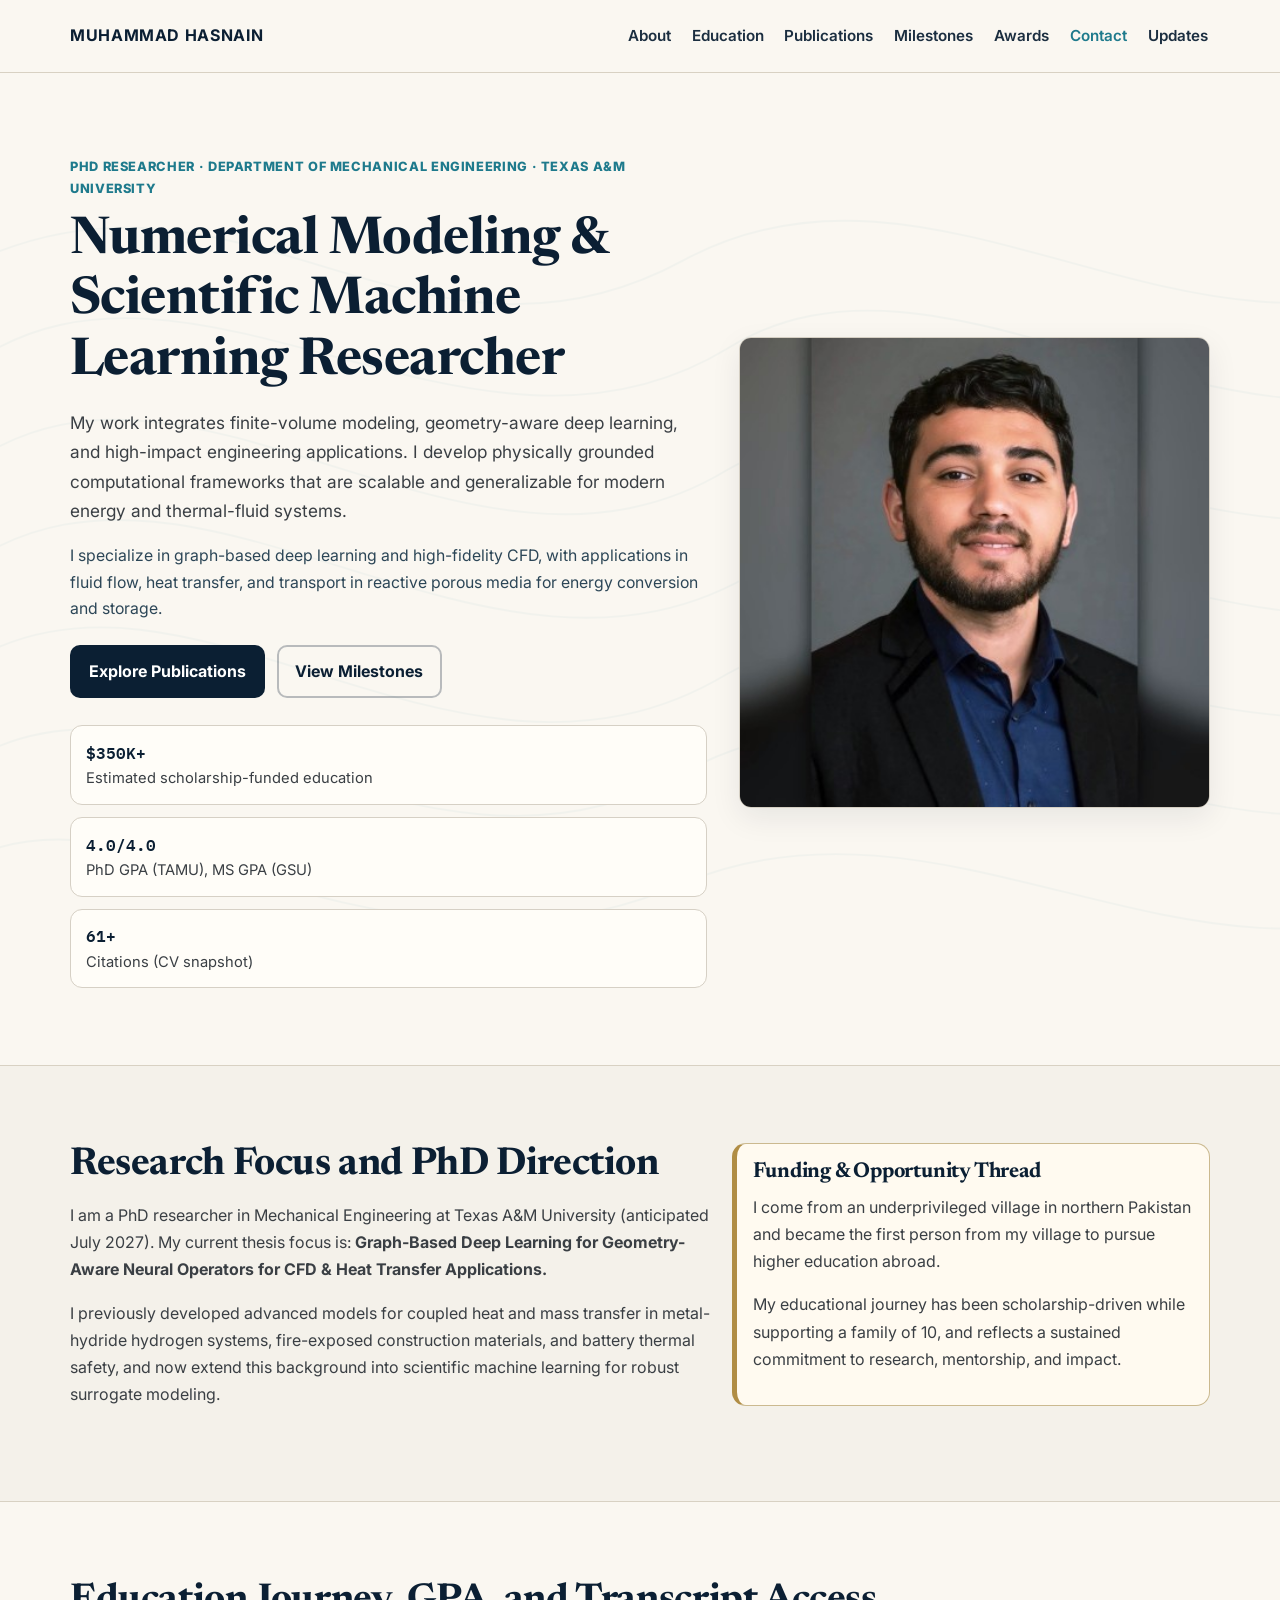
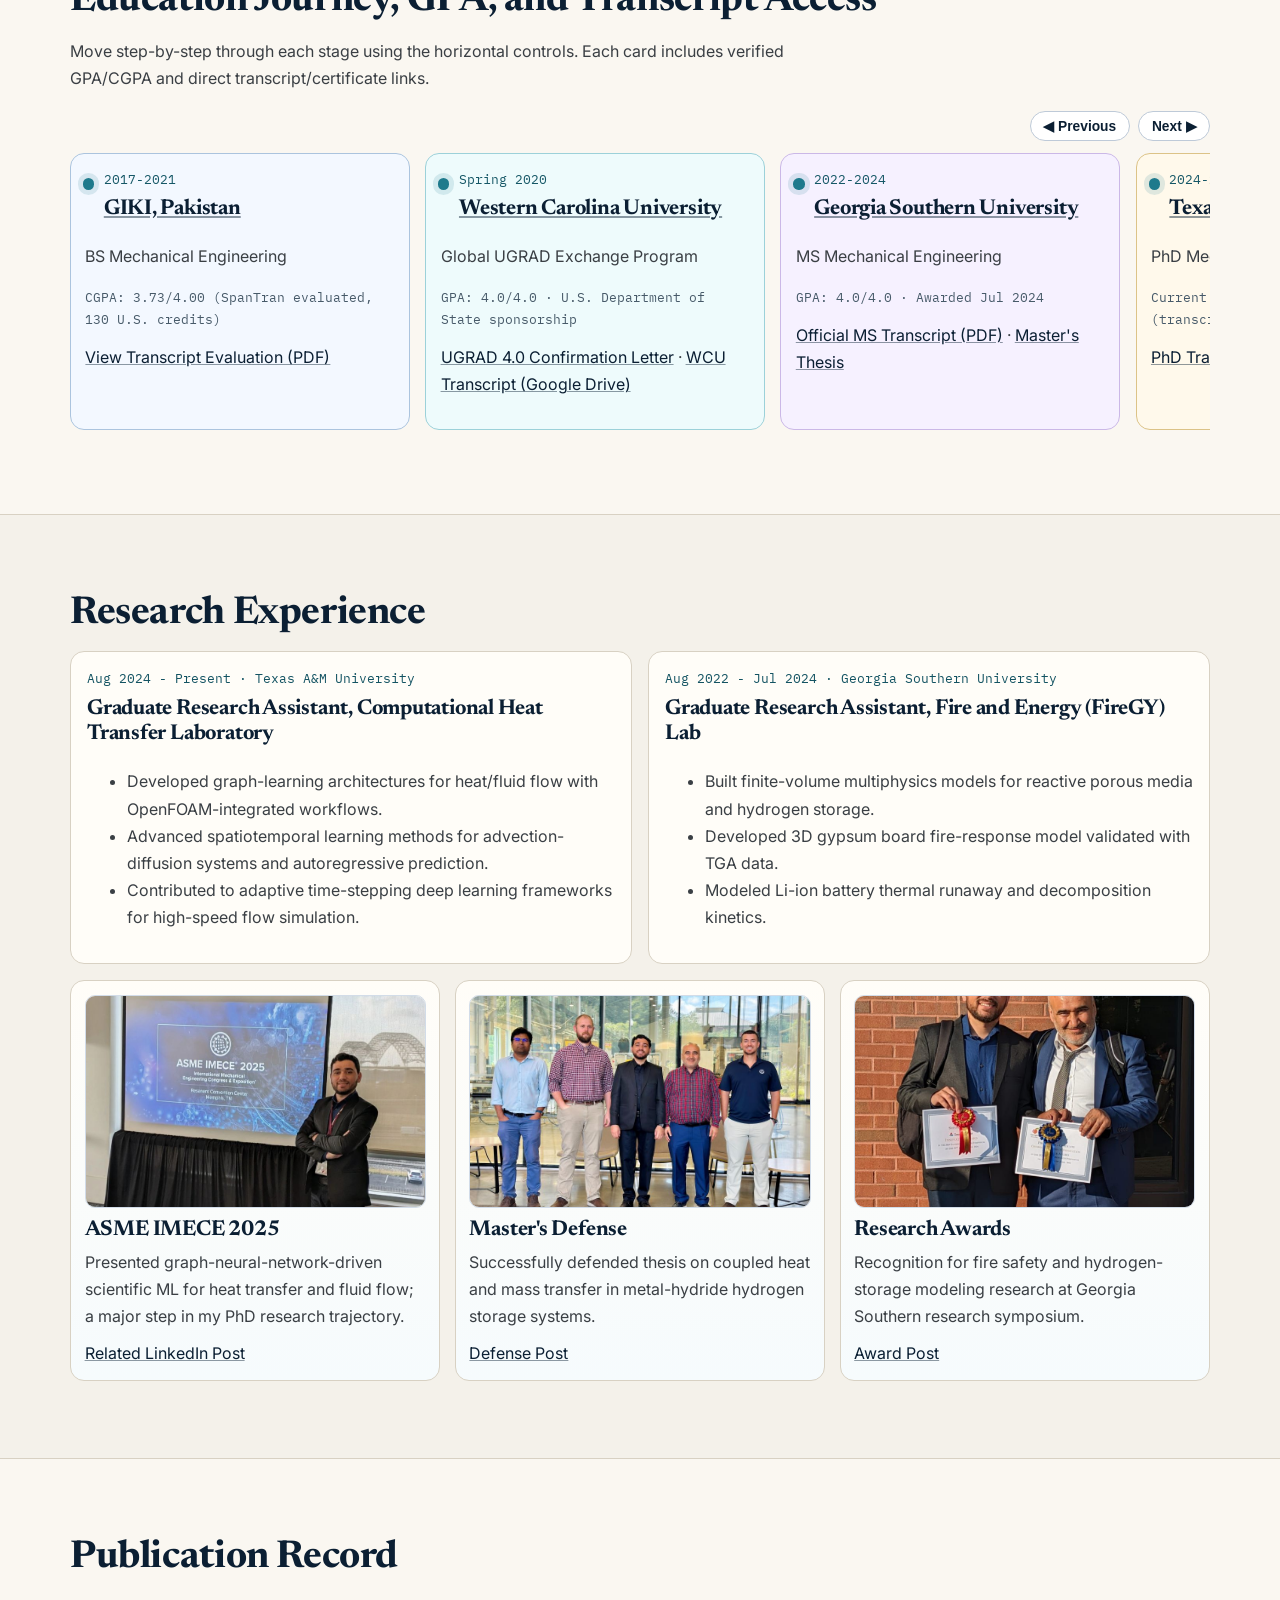
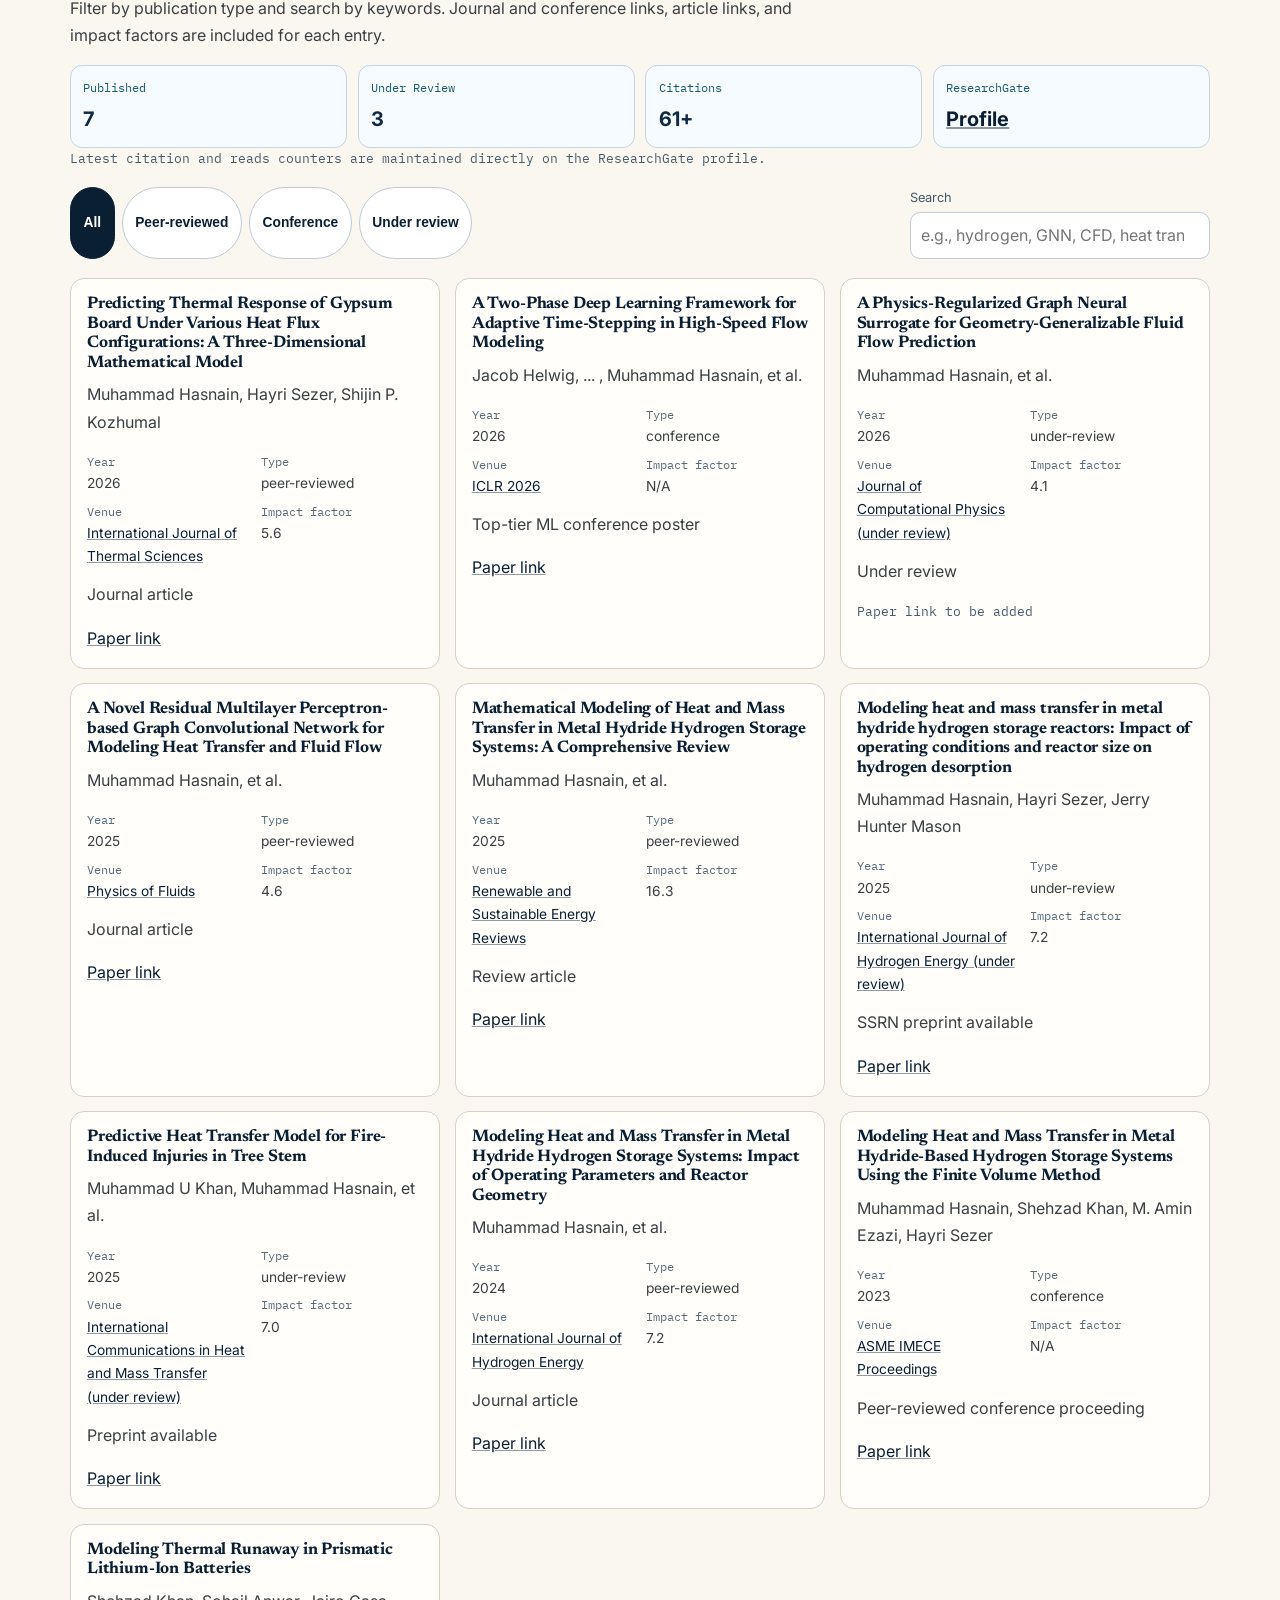
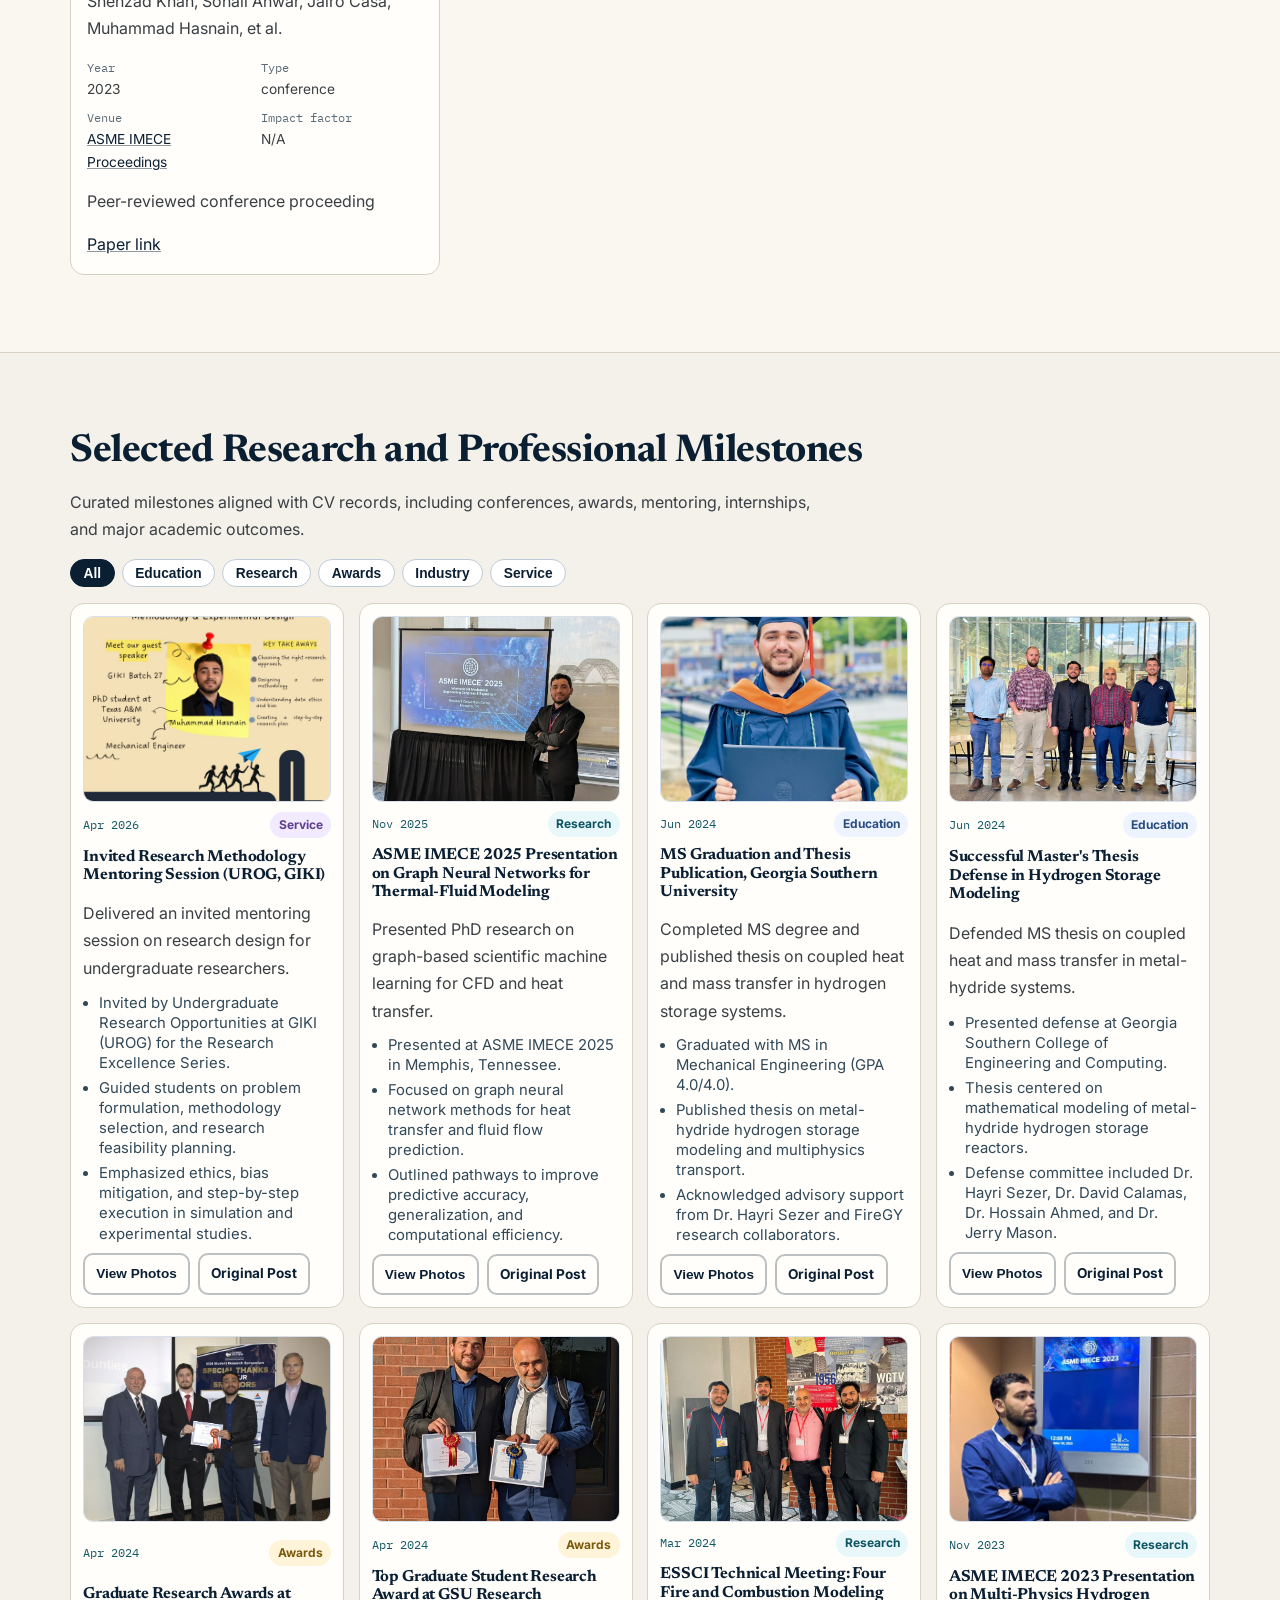
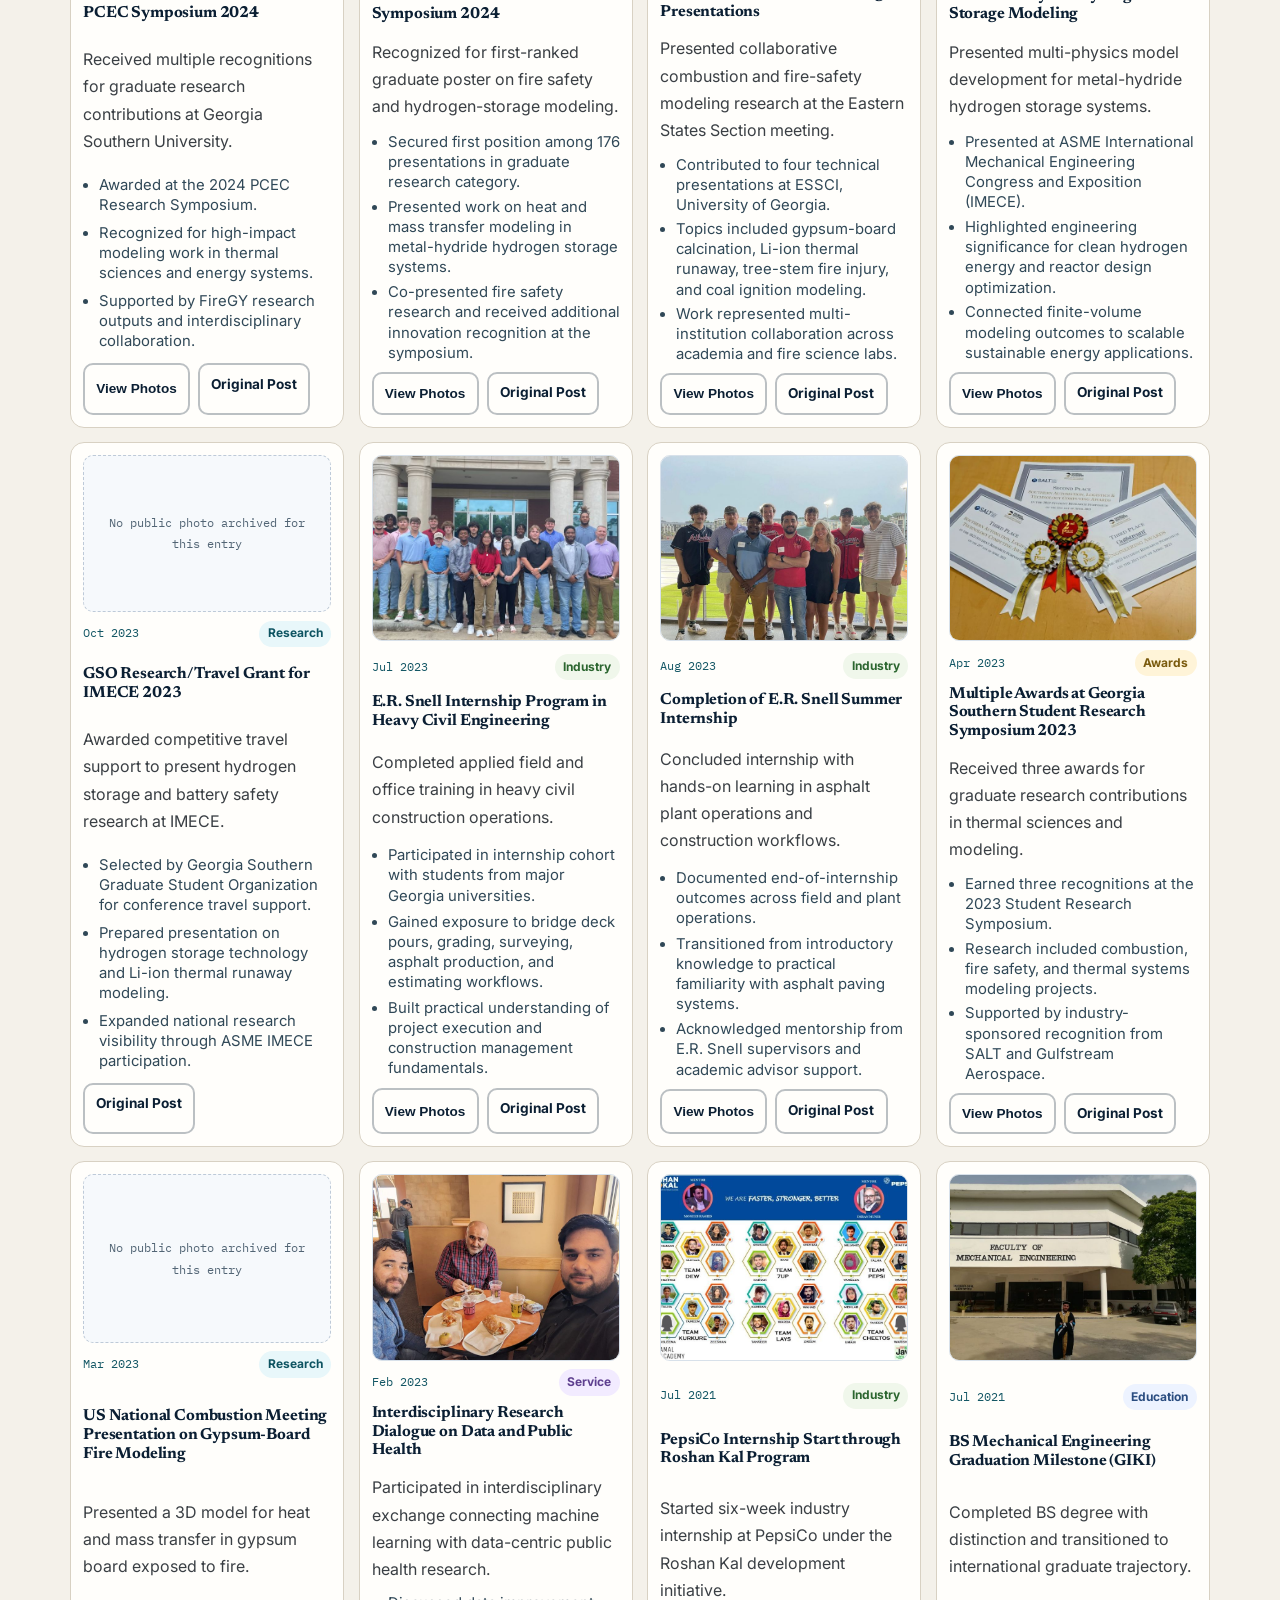
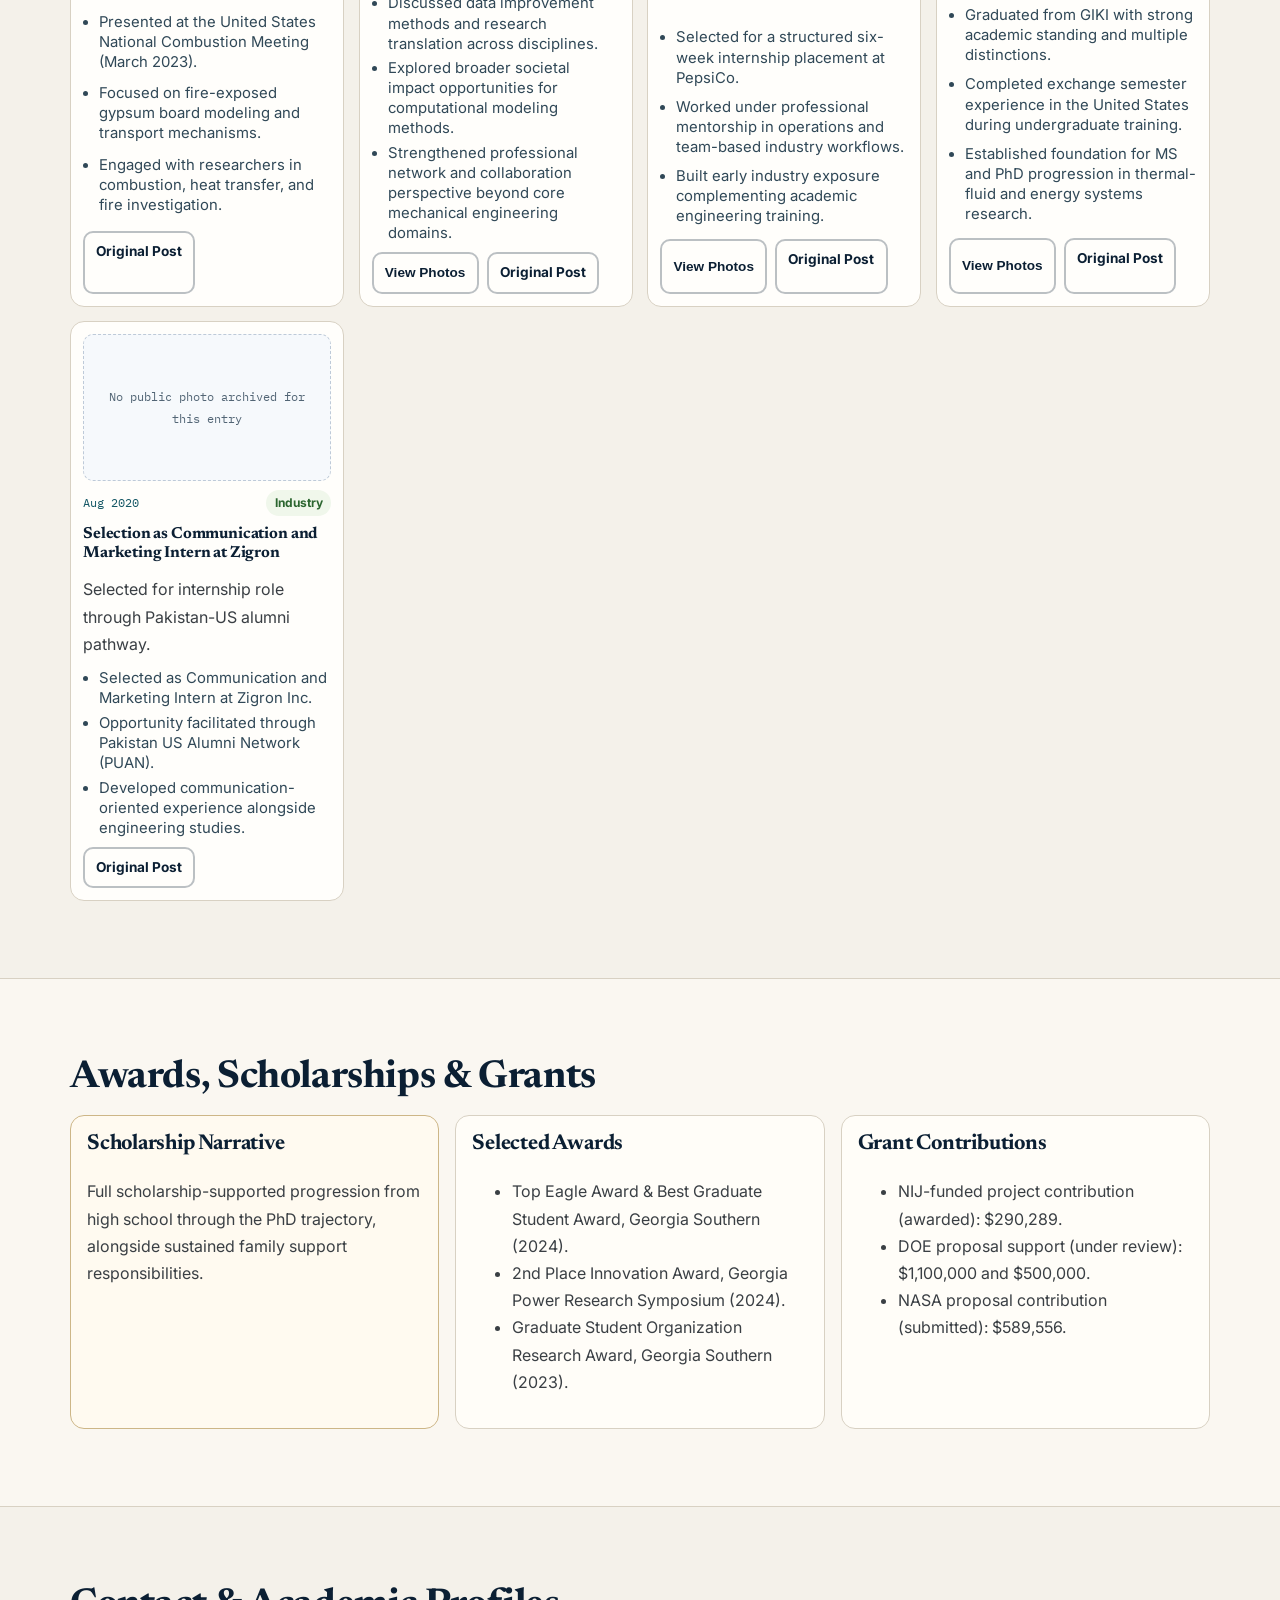
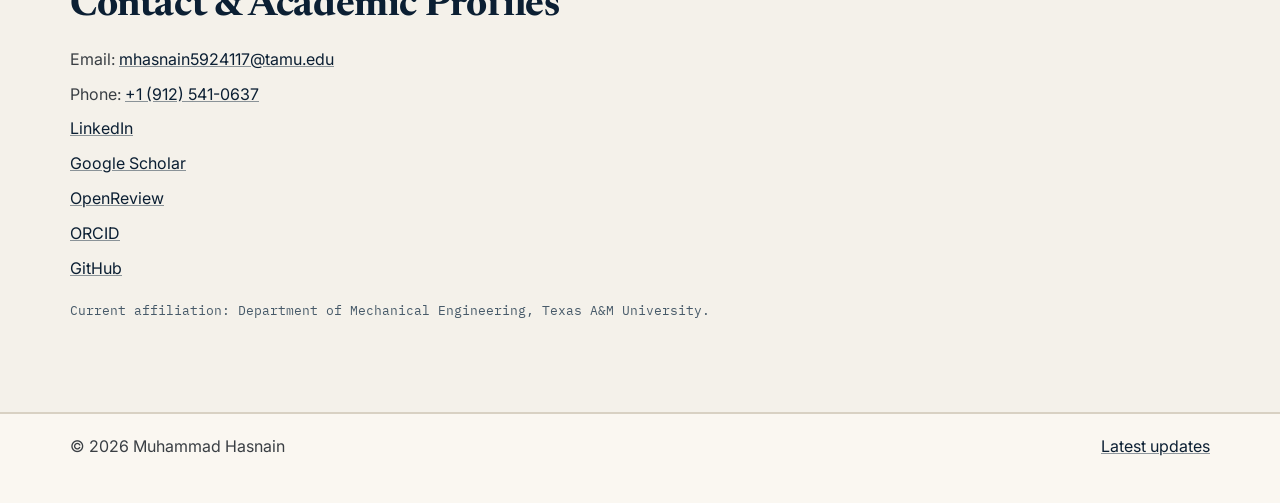
==== mhasnain.github.io/index.html @ fd93c779 "Professionalize headline and curate milestone content/photos Co-authored-by: Muhammad Hasnain <mhasn" ====
<!doctype html>
<html lang="en">
  <head>
    <meta charset="utf-8" />
    <meta name="viewport" content="width=device-width, initial-scale=1" />
    <title>Muhammad Hasnain | Numerical Modeling & Scientific Machine Learning Researcher</title>
    <meta
      name="description"
      content="Muhammad Hasnain is a Numerical Modeling and Scientific Machine Learning researcher at Texas A&M University specializing in graph-based deep learning, high-fidelity CFD, heat transfer, and reactive porous media transport for energy systems."
    />
    <meta
      name="keywords"
      content="Muhammad Hasnain, numerical modeling researcher, scientific machine learning, CFD, high-fidelity simulation, graph neural networks, heat transfer, reactive porous media, energy conversion, energy storage, faculty candidate, postdoctoral researcher"
    />
    <meta name="author" content="Muhammad Hasnain" />
    <meta name="theme-color" content="#0b1f33" />
    <meta name="robots" content="index,follow,max-image-preview:large" />
    <link rel="canonical" href="https://mhasnain.github.io/" />

    <meta property="og:type" content="website" />
    <meta property="og:title" content="Muhammad Hasnain | Numerical Modeling & Scientific Machine Learning Researcher" />
    <meta
      property="og:description"
      content="Portfolio featuring numerical modeling, graph-based scientific machine learning, publications, transcripts, and professionally documented research milestones."
    />
    <meta property="og:url" content="https://mhasnain.github.io/" />
    <meta property="og:site_name" content="Muhammad Hasnain Research Portfolio" />
    <meta property="og:image" content="https://mhasnain.github.io/assets/images/og-image.svg" />
    <meta property="og:image:alt" content="Preview of Muhammad Hasnain research portfolio" />

    <meta name="twitter:card" content="summary_large_image" />
    <meta name="twitter:title" content="Muhammad Hasnain | Numerical Modeling & Scientific Machine Learning Researcher" />
    <meta
      name="twitter:description"
      content="Research profile: numerical modeling, graph-based deep learning, high-fidelity CFD, heat transfer, reactive porous media, and energy systems."
    />
    <meta name="twitter:image" content="https://mhasnain.github.io/assets/images/og-image.svg" />

    <link rel="preconnect" href="https://fonts.googleapis.com" />
    <link rel="preconnect" href="https://fonts.gstatic.com" crossorigin />
    <link
      href="https://fonts.googleapis.com/css2?family=IBM+Plex+Mono:wght@400;500;600&family=Inter:wght@400;500;600;700;800&family=Newsreader:opsz,wght@6..72,500;6..72,700&display=swap"
      rel="stylesheet"
    />
    <link rel="stylesheet" href="assets/css/styles.css" />
    <script defer src="assets/data/publications.data.js"></script>
    <script defer src="assets/data/linkedin-posts.data.js"></script>
    <script defer src="assets/js/main.js"></script>

    <script type="application/ld+json">
      {
        "@context": "https://schema.org",
        "@graph": [
          {
            "@type": "Person",
            "@id": "https://mhasnain.github.io/#person",
            "name": "Muhammad Hasnain",
            "jobTitle": "Numerical Modeling and Scientific Machine Learning Researcher",
            "description": "PhD researcher specializing in graph-based deep learning, high-fidelity CFD, heat transfer, and reactive porous media transport for energy systems.",
            "url": "https://mhasnain.github.io/",
            "email": "mailto:mhasnain5924117@tamu.edu",
            "telephone": "+1-912-541-0637",
            "affiliation": {
              "@type": "CollegeOrUniversity",
              "name": "Texas A&M University"
            },
            "sameAs": [
              "https://github.com/mhasnain5924117",
              "https://www.linkedin.com/in/mhasnain1/",
              "https://scholar.google.com/citations?user=YYpAj5AAAAAJ&hl=en",
              "https://openreview.net/profile?id=~Muhammad_Hasnain1",
              "https://orcid.org/0009-0004-6871-9713"
            ],
            "knowsAbout": [
              "Numerical Methods",
              "Reactive Porous Media",
              "Energy Conversion and Storage",
              "Computational Fluid Dynamics",
              "Scientific Machine Learning",
              "Graph Neural Networks"
            ]
          }
        ]
      }
    </script>
  </head>
  <body>
    <a class="skip-link" href="#main-content">Skip to main content</a>

    <header class="site-header" id="top">
      <div class="container header-inner">
        <a class="brand" href="#top">Muhammad Hasnain</a>
        <button class="menu-toggle" type="button" aria-expanded="false" aria-controls="site-nav" data-menu-toggle>
          Menu
        </button>
        <nav id="site-nav" class="site-nav" aria-label="Primary navigation">
          <ul>
            <li><a href="#about">About</a></li>
            <li><a href="#education">Education</a></li>
            <li><a href="#publications">Publications</a></li>
            <li><a href="#milestones">Milestones</a></li>
            <li><a href="#awards">Awards</a></li>
            <li><a href="#contact">Contact</a></li>
            <li><a href="updates.html">Updates</a></li>
          </ul>
        </nav>
      </div>
    </header>

    <main id="main-content">
      <section class="hero section">
        <div class="hero-flow" aria-hidden="true"></div>
        <div class="container hero-grid">
          <div class="hero-copy">
            <p class="eyebrow">PhD Researcher · Department of Mechanical Engineering · Texas A&amp;M University</p>
            <h1>Numerical Modeling &amp; Scientific Machine Learning Researcher</h1>
            <p class="lead">
              My work integrates finite-volume modeling, geometry-aware deep learning, and high-impact engineering
              applications. I develop physically grounded computational frameworks that are scalable and generalizable for
              modern energy and thermal-fluid systems.
            </p>
            <p class="lead-sub">
              I specialize in graph-based deep learning and high-fidelity CFD, with applications in fluid flow, heat
              transfer, and transport in reactive porous media for energy conversion and storage.
            </p>
            <div class="hero-actions">
              <a class="button button-primary" href="#publications">Explore Publications</a>
              <a class="button button-secondary" href="#milestones">View Milestones</a>
            </div>
            <ul class="quick-facts">
              <li><span class="fact-value">$350K+</span><span class="fact-label">Estimated scholarship-funded education</span></li>
              <li><span class="fact-value">4.0/4.0</span><span class="fact-label">PhD GPA (TAMU), MS GPA (GSU)</span></li>
              <li><span class="fact-value">61+</span><span class="fact-label">Citations (CV snapshot)</span></li>
            </ul>
          </div>
          <div class="hero-media">
            <img src="assets/images/real/profile-linkedin.jpg" alt="Muhammad Hasnain portrait from LinkedIn" width="520" height="520" />
          </div>
        </div>
      </section>

      <section class="section section-alt" id="about">
        <div class="container narrative-grid">
          <div>
            <h2>Research Focus and PhD Direction</h2>
            <p>
              I am a PhD researcher in Mechanical Engineering at Texas A&amp;M University (anticipated July 2027). My current
              thesis focus is:
              <strong>Graph-Based Deep Learning for Geometry-Aware Neural Operators for CFD &amp; Heat Transfer Applications.</strong>
            </p>
            <p>
              I previously developed advanced models for coupled heat and mass transfer in metal-hydride hydrogen systems,
              fire-exposed construction materials, and battery thermal safety, and now extend this background into
              scientific machine learning for robust surrogate modeling.
            </p>
          </div>
          <aside class="funding-thread">
            <h3>Funding &amp; Opportunity Thread</h3>
            <p>
              I come from an underprivileged village in northern Pakistan and became the first person from my village to
              pursue higher education abroad.
            </p>
            <p>
              My educational journey has been scholarship-driven while supporting a family of 10, and reflects a sustained
              commitment to research, mentorship, and impact.
            </p>
          </aside>
        </div>
      </section>

      <section class="section" id="education">
        <div class="container">
          <h2>Education Journey, GPA, and Transcript Access</h2>
          <p class="section-intro">
            Move step-by-step through each stage using the horizontal controls. Each card includes verified GPA/CGPA and
            direct transcript/certificate links.
          </p>

          <div class="education-stepper">
            <div class="stepper-controls">
              <button type="button" class="chip" data-edu-prev>◀ Previous</button>
              <button type="button" class="chip" data-edu-next>Next ▶</button>
            </div>
            <div id="education-track" class="journey-path" aria-label="Education path from GIKI to TAMU">
            <article class="journey-node stage-giki">
              <p class="node-time">2017-2021</p>
              <h3><a href="https://giki.edu.pk/" target="_blank" rel="noopener">GIKI, Pakistan</a></h3>
              <p>BS Mechanical Engineering</p>
              <p class="mono-note">CGPA: 3.73/4.00 (SpanTran evaluated, 130 U.S. credits)</p>
              <p><a href="assets/docs/bachelors-transcript-evaluation.pdf" target="_blank" rel="noopener">View Transcript Evaluation (PDF)</a></p>
            </article>

            <article class="journey-node stage-wcu">
              <p class="node-time">Spring 2020</p>
              <h3><a href="https://www.wcu.edu/" target="_blank" rel="noopener">Western Carolina University</a></h3>
              <p>Global UGRAD Exchange Program</p>
              <p class="mono-note">GPA: 4.0/4.0 · U.S. Department of State sponsorship</p>
              <p>
                <a href="assets/docs/ugrad-certificate-letter-4gpa.pdf" target="_blank" rel="noopener">UGRAD 4.0 Confirmation Letter</a>
                ·
                <a href="https://drive.google.com/file/d/1kYs4mSBpx1164ZURT-Y5E8h7h6CusXy6/view?usp=sharing" target="_blank" rel="noopener">WCU Transcript (Google Drive)</a>
              </p>
            </article>

            <article class="journey-node stage-gsu">
              <p class="node-time">2022-2024</p>
              <h3><a href="https://www.georgiasouthern.edu/" target="_blank" rel="noopener">Georgia Southern University</a></h3>
              <p>MS Mechanical Engineering</p>
              <p class="mono-note">GPA: 4.0/4.0 · Awarded Jul 2024</p>
              <p>
                <a href="assets/docs/masters-official-transcript.pdf" target="_blank" rel="noopener">Official MS Transcript (PDF)</a>
                ·
                <a href="https://digitalcommons.georgiasouthern.edu/etd/2802/" target="_blank" rel="noopener">Master's Thesis</a>
              </p>
            </article>

            <article class="journey-node stage-tamu">
              <p class="node-time">2024-2027 (Anticipated)</p>
              <h3><a href="https://www.tamu.edu/" target="_blank" rel="noopener">Texas A&amp;M University</a></h3>
              <p>PhD Mechanical Engineering</p>
              <p class="mono-note">Current GPA: 4.0/4.0 · 42 earned hours (transcript snapshot)</p>
              <p><a href="assets/docs/phd-unofficial-transcript-2026-06-23.pdf" target="_blank" rel="noopener">PhD Transcript (PDF)</a></p>
            </article>
            </div>
          </div>
        </div>
      </section>

      <section class="section section-alt" id="research">
        <div class="container">
          <h2>Research Experience</h2>
          <div class="role-grid">
            <article class="role-card">
              <p class="role-meta">Aug 2024 - Present · Texas A&amp;M University</p>
              <h3>Graduate Research Assistant, Computational Heat Transfer Laboratory</h3>
              <ul>
                <li>Developed graph-learning architectures for heat/fluid flow with OpenFOAM-integrated workflows.</li>
                <li>Advanced spatiotemporal learning methods for advection-diffusion systems and autoregressive prediction.</li>
                <li>Contributed to adaptive time-stepping deep learning frameworks for high-speed flow simulation.</li>
              </ul>
            </article>
            <article class="role-card">
              <p class="role-meta">Aug 2022 - Jul 2024 · Georgia Southern University</p>
              <h3>Graduate Research Assistant, Fire and Energy (FireGY) Lab</h3>
              <ul>
                <li>Built finite-volume multiphysics models for reactive porous media and hydrogen storage.</li>
                <li>Developed 3D gypsum board fire-response model validated with TGA data.</li>
                <li>Modeled Li-ion battery thermal runaway and decomposition kinetics.</li>
              </ul>
            </article>
          </div>

          <div class="feature-strip">
            <article class="feature-card">
              <img src="assets/images/posts/post-02-01.jpg" alt="ASME IMECE 2025 conference moment" loading="lazy" />
              <h3>ASME IMECE 2025</h3>
              <p>
                Presented graph-neural-network-driven scientific ML for heat transfer and fluid flow; a major step in my
                PhD research trajectory.
              </p>
              <a href="https://www.linkedin.com/posts/mhasnain1_mechanicalengineering-scientificmachinelearning-activity-7397442123924504576-kK6z" target="_blank" rel="noopener">Related LinkedIn Post</a>
            </article>
            <article class="feature-card">
              <img src="assets/images/posts/post-04-01.jpg" alt="Master defense presentation moment" loading="lazy" />
              <h3>Master's Defense</h3>
              <p>
                Successfully defended thesis on coupled heat and mass transfer in metal-hydride hydrogen storage systems.
              </p>
              <a href="https://www.linkedin.com/posts/mhasnain1_mastersdefense-hydrogenstorage-mathematicalmodeling-activity-7203456563829760000-ED5r" target="_blank" rel="noopener">Defense Post</a>
            </article>
            <article class="feature-card">
              <img src="assets/images/posts/post-06-01.jpg" alt="Research symposium award presentation" loading="lazy" />
              <h3>Research Awards</h3>
              <p>
                Recognition for fire safety and hydrogen-storage modeling research at Georgia Southern research symposium.
              </p>
              <a href="https://www.linkedin.com/posts/mhasnain1_innovation-mechanicalengineering-firesafety-activity-7187552300494700544-_Vah" target="_blank" rel="noopener">Award Post</a>
            </article>
          </div>
        </div>
      </section>

      <section class="section" id="publications">
        <div class="container">
          <h2>Publication Record</h2>
          <p class="section-intro">
            Filter by publication type and search by keywords. Journal and conference links, article links, and impact
            factors are included for each entry.
          </p>

          <div class="stats-row">
            <article class="stat-card">
              <p class="stat-label">Published</p>
              <p class="stat-value">7</p>
            </article>
            <article class="stat-card">
              <p class="stat-label">Under Review</p>
              <p class="stat-value">3</p>
            </article>
            <article class="stat-card">
              <p class="stat-label">Citations</p>
              <p class="stat-value">61+</p>
            </article>
            <article class="stat-card">
              <p class="stat-label">ResearchGate</p>
              <p class="stat-value"><a href="https://www.researchgate.net/profile/Muhammad-Hasnain-40?ev=hdr_xprf" target="_blank" rel="noopener">Profile</a></p>
            </article>
          </div>
          <p class="mono-note">Latest citation and reads counters are maintained directly on the ResearchGate profile.</p>

          <div class="pub-controls">
            <div class="chip-row">
              <button class="chip is-active" type="button" data-pub-filter="all">All</button>
              <button class="chip" type="button" data-pub-filter="peer-reviewed">Peer-reviewed</button>
              <button class="chip" type="button" data-pub-filter="conference">Conference</button>
              <button class="chip" type="button" data-pub-filter="under-review">Under review</button>
            </div>
            <label class="search-field">
              <span>Search</span>
              <input id="pub-search" type="search" placeholder="e.g., hydrogen, GNN, CFD, heat transfer" />
            </label>
          </div>

          <div id="publication-list" class="publication-list" aria-live="polite"></div>
        </div>
      </section>

      <section class="section section-alt" id="milestones">
        <div class="container">
          <h2>Selected Research and Professional Milestones</h2>
          <p class="section-intro">
            Curated milestones aligned with CV records, including conferences, awards, mentoring, internships, and major
            academic outcomes.
          </p>
          <div class="chip-row">
            <button class="chip is-active" type="button" data-milestone-filter="all">All</button>
            <button class="chip" type="button" data-milestone-filter="education">Education</button>
            <button class="chip" type="button" data-milestone-filter="research">Research</button>
            <button class="chip" type="button" data-milestone-filter="awards">Awards</button>
            <button class="chip" type="button" data-milestone-filter="industry">Industry</button>
            <button class="chip" type="button" data-milestone-filter="service">Service</button>
          </div>
          <div id="milestone-list" class="milestone-list" aria-live="polite"></div>
        </div>
      </section>

      <section class="section" id="awards">
        <div class="container">
          <h2>Awards, Scholarships &amp; Grants</h2>
          <div class="award-grid">
            <article class="panel panel-gold">
              <h3>Scholarship Narrative</h3>
              <p>
                Full scholarship-supported progression from high school through the PhD trajectory, alongside sustained
                family support responsibilities.
              </p>
            </article>
            <article class="panel">
              <h3>Selected Awards</h3>
              <ul>
                <li>Top Eagle Award &amp; Best Graduate Student Award, Georgia Southern (2024).</li>
                <li>2nd Place Innovation Award, Georgia Power Research Symposium (2024).</li>
                <li>Graduate Student Organization Research Award, Georgia Southern (2023).</li>
              </ul>
            </article>
            <article class="panel">
              <h3>Grant Contributions</h3>
              <ul>
                <li>NIJ-funded project contribution (awarded): $290,289.</li>
                <li>DOE proposal support (under review): $1,100,000 and $500,000.</li>
                <li>NASA proposal contribution (submitted): $589,556.</li>
              </ul>
            </article>
          </div>
        </div>
      </section>

      <section class="section section-alt" id="contact">
        <div class="container">
          <h2>Contact &amp; Academic Profiles</h2>
          <ul class="contact-list">
            <li>Email: <a href="mailto:mhasnain5924117@tamu.edu">mhasnain5924117@tamu.edu</a></li>
            <li>Phone: <a href="tel:+19125410637">+1 (912) 541-0637</a></li>
            <li><a href="https://www.linkedin.com/in/mhasnain1/" target="_blank" rel="noopener">LinkedIn</a></li>
            <li><a href="https://scholar.google.com/citations?user=YYpAj5AAAAAJ&hl=en" target="_blank" rel="noopener">Google Scholar</a></li>
            <li><a href="https://openreview.net/profile?id=~Muhammad_Hasnain1" target="_blank" rel="noopener">OpenReview</a></li>
            <li><a href="https://orcid.org/0009-0004-6871-9713" target="_blank" rel="noopener">ORCID</a></li>
            <li><a href="https://github.com/mhasnain5924117" target="_blank" rel="noopener">GitHub</a></li>
          </ul>
          <p class="mono-note">Current affiliation: Department of Mechanical Engineering, Texas A&amp;M University.</p>
        </div>
      </section>
    </main>

    <dialog id="gallery-dialog" class="gallery-dialog" aria-label="Milestone image gallery">
      <form method="dialog" class="gallery-close-wrap">
        <button type="submit" class="gallery-close" aria-label="Close gallery">Close</button>
      </form>
      <p id="gallery-title" class="gallery-title"></p>
      <div class="gallery-main">
        <button type="button" class="gallery-nav" data-gallery-prev aria-label="Previous image">◀</button>
        <img id="gallery-image" src="" alt="" />
        <button type="button" class="gallery-nav" data-gallery-next aria-label="Next image">▶</button>
      </div>
      <p id="gallery-counter" class="mono-note"></p>
      <a id="gallery-source" href="#" target="_blank" rel="noopener">Open original LinkedIn post</a>
    </dialog>

    <footer class="site-footer">
      <div class="container footer-inner">
        <p>© <span data-year></span> Muhammad Hasnain</p>
        <p><a href="updates.html">Latest updates</a></p>
      </div>
    </footer>
  </body>
</html>
---- mhasnain.github.io/assets/css/styles.css ----
:root {
  --ink: #0b1f33;
  --paper: #faf7f1;
  --teal: #1e7a8c;
  --graphite: #3a3f44;
  --gold: #b08d45;
  --white: #ffffff;
  --line: #d8d1c3;
  --surface: #fffdf8;
  --mono: "IBM Plex Mono", ui-monospace, SFMono-Regular, Menlo, Consolas, monospace;
  --sans: "Inter", "IBM Plex Sans", "Segoe UI", Arial, sans-serif;
  --serif: "Newsreader", "Source Serif Pro", Georgia, serif;
  --shadow: 0 10px 30px rgba(11, 31, 51, 0.08);
  --radius: 14px;
  --container: 1140px;
}

*,
*::before,
*::after {
  box-sizing: border-box;
}

html {
  scroll-behavior: smooth;
}

body {
  margin: 0;
  font-family: var(--sans);
  line-height: 1.7;
  color: var(--graphite);
  background: var(--paper);
}

img {
  max-width: 100%;
  height: auto;
  display: block;
  border-radius: 12px;
}

a {
  color: var(--ink);
  text-decoration-color: rgba(11, 31, 51, 0.45);
}

a:hover,
a:focus-visible {
  text-decoration-color: var(--ink);
}

.container {
  width: min(100% - 2rem, var(--container));
  margin-inline: auto;
}

.section {
  padding: 4.8rem 0;
}

.section-alt {
  background: #f4f1ea;
  border-top: 1px solid var(--line);
  border-bottom: 1px solid var(--line);
}

h1,
h2,
h3 {
  margin-top: 0;
  line-height: 1.16;
  color: var(--ink);
  font-family: var(--serif);
  letter-spacing: -0.01em;
}

h1 {
  font-size: clamp(1.9rem, 5.2vw, 3.25rem);
  margin-bottom: 1rem;
}

h2 {
  font-size: clamp(1.6rem, 4.5vw, 2.4rem);
  margin-bottom: 0.9rem;
}

h3 {
  font-size: clamp(1.08rem, 2.4vw, 1.35rem);
}

p {
  margin-top: 0;
}

.skip-link {
  position: absolute;
  left: -9999px;
  top: 0;
  z-index: 50;
  background: var(--ink);
  color: var(--white);
  padding: 0.7rem 1rem;
}

.skip-link:focus {
  left: 0.8rem;
  top: 0.8rem;
  border-radius: 8px;
}

.site-header {
  position: sticky;
  top: 0;
  z-index: 40;
  background: rgba(250, 247, 241, 0.95);
  border-bottom: 1px solid var(--line);
  backdrop-filter: blur(8px);
}

.header-inner {
  min-height: 4.5rem;
  display: flex;
  align-items: center;
  justify-content: space-between;
}

.brand {
  font-weight: 700;
  font-size: 1rem;
  color: var(--ink);
  letter-spacing: 0.04em;
  text-transform: uppercase;
  text-decoration: none;
}

.site-nav ul {
  list-style: none;
  margin: 0;
  padding: 0;
  display: flex;
  gap: 1rem;
}

.site-nav a {
  display: block;
  padding: 0.25rem 0.15rem;
  text-decoration: none;
  color: #1b2e40;
  font-weight: 600;
  font-size: 0.95rem;
}

.site-nav a.is-active {
  color: var(--teal);
}

.menu-toggle {
  display: none;
  border: 1px solid var(--line);
  background: var(--white);
  border-radius: 10px;
  color: var(--ink);
  font: inherit;
  padding: 0.45rem 0.7rem;
}

.hero {
  position: relative;
  overflow: hidden;
  padding-top: 5.2rem;
}

.hero-flow {
  position: absolute;
  inset: 0;
  background-image: url("../images/flow-pattern.svg");
  background-repeat: no-repeat;
  background-size: cover;
  opacity: 0.16;
  pointer-events: none;
}

.hero-grid {
  position: relative;
  display: grid;
  gap: 2rem;
  grid-template-columns: 1.35fr 1fr;
  align-items: center;
}

.eyebrow {
  margin-bottom: 0.7rem;
  color: var(--teal);
  text-transform: uppercase;
  letter-spacing: 0.05em;
  font-size: 0.8rem;
  font-weight: 800;
}

.lead {
  font-size: 1.08rem;
  max-width: 68ch;
}

.lead-sub {
  margin-top: 0.7rem;
  font-size: 0.99rem;
  max-width: 68ch;
  color: #2c4657;
}

.section-intro {
  max-width: 76ch;
}

.hero-actions {
  margin: 1.35rem 0 1.7rem;
  display: flex;
  flex-wrap: wrap;
  gap: 0.75rem;
}

.button {
  border-radius: 10px;
  border: 2px solid transparent;
  text-decoration: none;
  font-weight: 700;
  padding: 0.68rem 1.05rem;
  display: inline-block;
}

.button-primary {
  background: var(--ink);
  color: var(--white);
}

.button-primary:hover,
.button-primary:focus-visible {
  background: #081625;
  text-decoration: none;
}

.button-secondary {
  background: transparent;
  border-color: rgba(11, 31, 51, 0.28);
  color: var(--ink);
}

.button-secondary:hover,
.button-secondary:focus-visible {
  border-color: var(--teal);
  text-decoration: none;
}

.quick-facts {
  margin: 0;
  padding: 0;
  list-style: none;
  display: grid;
  gap: 0.75rem;
}

.quick-facts li {
  background: var(--surface);
  border: 1px solid #d6d0c5;
  border-radius: 12px;
  padding: 0.8rem 0.95rem;
}

.fact-value {
  display: block;
  font-family: var(--mono);
  font-size: 1rem;
  color: var(--ink);
  font-weight: 600;
}

.fact-label {
  display: block;
  font-size: 0.92rem;
}

.hero-media img {
  border: 1px solid #d5cfc3;
  box-shadow: var(--shadow);
}

.narrative-grid {
  display: grid;
  grid-template-columns: 1.35fr 1fr;
  gap: 1rem;
  align-items: start;
}

.funding-thread {
  border: 1px solid #cbb98f;
  border-left: 5px solid var(--gold);
  background: #fffaf0;
  border-radius: var(--radius);
  padding: 1rem 1.05rem;
}

.funding-thread h3 {
  margin-bottom: 0.55rem;
}

.education-stepper {
  margin-top: 1.2rem;
}

.stepper-controls {
  display: flex;
  justify-content: flex-end;
  gap: 0.55rem;
  margin-bottom: 0.8rem;
}

.journey-path {
  position: relative;
  display: flex;
  gap: 0.95rem;
  overflow-x: auto;
  scroll-snap-type: x mandatory;
  scrollbar-width: thin;
  padding-bottom: 0.45rem;
}

.journey-node {
  position: relative;
  z-index: 1;
  border: 1px solid var(--line);
  border-radius: var(--radius);
  background: #fffdf9;
  padding: 0.9rem;
  min-height: 14rem;
  min-width: min(100%, 340px);
  max-width: 340px;
  scroll-snap-align: start;
}

.journey-node::before {
  content: "";
  position: absolute;
  top: 1.5rem;
  left: 0.75rem;
  width: 0.7rem;
  height: 0.7rem;
  border-radius: 50%;
  background: var(--teal);
  box-shadow: 0 0 0 5px rgba(30, 122, 140, 0.14);
}

.journey-node h3 {
  margin-left: 1.15rem;
}

.stage-giki {
  border-color: #abc4de;
  background: #f3f8ff;
}

.stage-wcu {
  border-color: #9cd1d9;
  background: #eefbfc;
}

.stage-gsu {
  border-color: #cbb8e7;
  background: #f6f1ff;
}

.stage-tamu {
  border-color: #dcc387;
  background: #fff9eb;
}

.node-time {
  margin-left: 1.15rem;
  margin-bottom: 0.35rem;
  font-family: var(--mono);
  color: #155766;
  font-size: 0.82rem;
}

.role-grid,
.award-grid {
  display: grid;
  gap: 1rem;
  grid-template-columns: repeat(auto-fit, minmax(255px, 1fr));
}

.role-card,
.panel {
  background: #fffdf8;
  border: 1px solid var(--line);
  border-radius: var(--radius);
  padding: 1rem;
}

.role-meta {
  font-family: var(--mono);
  font-size: 0.8rem;
  color: #135362;
  margin-bottom: 0.45rem;
}

.panel-gold {
  border-color: #cdb687;
  background: #fffaf0;
}

.feature-strip {
  margin-top: 1rem;
  display: grid;
  grid-template-columns: repeat(auto-fit, minmax(220px, 1fr));
  gap: 0.9rem;
}

.feature-card {
  border: 1px solid var(--line);
  border-radius: var(--radius);
  padding: 0.85rem;
  background: linear-gradient(180deg, #fffdf8 0%, #f6fbfd 100%);
}

.feature-card img {
  width: 100%;
  aspect-ratio: 16 / 10;
  object-fit: cover;
  border-radius: 10px;
  border: 1px solid #d2dce8;
  margin-bottom: 0.6rem;
}

.feature-card h3 {
  margin-bottom: 0.35rem;
}

.feature-card p {
  margin-bottom: 0.6rem;
}

.stats-row {
  margin-top: 0.95rem;
  display: grid;
  grid-template-columns: repeat(auto-fit, minmax(135px, 1fr));
  gap: 0.65rem;
}

.stat-card {
  border: 1px solid #c7d4df;
  border-radius: 12px;
  background: #f5fbff;
  padding: 0.72rem 0.78rem;
}

.stat-label {
  margin: 0;
  font-family: var(--mono);
  color: #1a5a68;
  font-size: 0.76rem;
}

.stat-value {
  margin: 0.2rem 0 0;
  font-size: 1.25rem;
  font-weight: 700;
  color: #102a44;
}

.mono-note {
  font-family: var(--mono);
  font-size: 0.82rem;
  color: #475a69;
}

.pub-controls {
  display: flex;
  flex-wrap: wrap;
  justify-content: space-between;
  gap: 0.8rem;
  margin: 1rem 0 1.2rem;
}

.chip-row {
  display: flex;
  flex-wrap: wrap;
  gap: 0.45rem;
}

.chip {
  border: 1px solid #becad8;
  background: #fff;
  color: var(--ink);
  border-radius: 999px;
  padding: 0.35rem 0.78rem;
  cursor: pointer;
  font-size: 0.86rem;
  font-weight: 600;
}

.chip.is-active {
  background: var(--ink);
  color: #fff;
  border-color: var(--ink);
}

.search-field {
  display: grid;
  gap: 0.2rem;
  min-width: min(100%, 300px);
}

.search-field span {
  font-size: 0.8rem;
  color: #435766;
}

.search-field input {
  border: 1px solid #becad8;
  border-radius: 10px;
  padding: 0.58rem 0.65rem;
  font: inherit;
}

.publication-list {
  display: grid;
  gap: 0.9rem;
  grid-template-columns: repeat(auto-fit, minmax(280px, 1fr));
}

.pub-card {
  background: #fffefb;
  border: 1px solid var(--line);
  border-radius: var(--radius);
  padding: 1rem;
}

.pub-card h3 {
  font-size: 1.05rem;
  margin-bottom: 0.5rem;
}

.pub-meta {
  display: grid;
  grid-template-columns: repeat(2, minmax(0, 1fr));
  gap: 0.4rem 0.7rem;
  margin: 0.8rem 0;
  font-size: 0.86rem;
}

.pub-meta span {
  display: block;
}

.pub-meta .label {
  color: #5a6b77;
  font-family: var(--mono);
  font-size: 0.74rem;
}

.milestone-list {
  margin-top: 1rem;
  display: grid;
  gap: 0.9rem;
  grid-template-columns: repeat(auto-fit, minmax(250px, 1fr));
}

.milestone-card {
  border: 1px solid var(--line);
  border-radius: var(--radius);
  background: #fffefb;
  padding: 0.75rem;
  display: grid;
  gap: 0.55rem;
}

.milestone-card img {
  width: 100%;
  aspect-ratio: 4 / 3;
  object-fit: cover;
  border: 1px solid #d8e1ea;
  border-radius: 10px;
}

.milestone-empty-media {
  min-height: 9.2rem;
  border-radius: 10px;
  border: 1px dashed #becad8;
  background: #f6f9fc;
  display: grid;
  place-items: center;
  text-align: center;
  padding: 0.6rem;
  font-family: var(--mono);
  font-size: 0.78rem;
  color: #526575;
}

.milestone-head {
  display: flex;
  justify-content: space-between;
  gap: 0.5rem;
  align-items: baseline;
}

.milestone-date {
  font-family: var(--mono);
  font-size: 0.75rem;
  color: #145765;
}

.milestone-category {
  display: inline-flex;
  text-transform: capitalize;
  padding: 0.18rem 0.54rem;
  border-radius: 999px;
  background: #e8f7fa;
  color: #0e5462;
  font-size: 0.75rem;
  font-weight: 700;
}

.milestone-category[data-category="research"] {
  background: #e8f7fa;
  color: #0e5462;
}

.milestone-category[data-category="education"] {
  background: #edf3ff;
  color: #2a4d80;
}

.milestone-category[data-category="awards"] {
  background: #fff4d8;
  color: #7a5a0d;
}

.milestone-category[data-category="industry"] {
  background: #f0f7eb;
  color: #2c6630;
}

.milestone-category[data-category="service"] {
  background: #f2ebff;
  color: #5e3f8f;
}

.milestone-card h3 {
  font-size: 1rem;
  margin-bottom: 0.35rem;
}

.milestone-summary {
  margin: 0;
}

.milestone-bullets {
  margin: 0.1rem 0 0;
  padding-left: 1rem;
  display: grid;
  gap: 0.28rem;
  color: #304857;
}

.milestone-bullets li {
  line-height: 1.35;
  font-size: 0.93rem;
}

.card-actions {
  display: flex;
  flex-wrap: wrap;
  gap: 0.5rem;
}

.card-actions .button {
  padding: 0.45rem 0.7rem;
  font-size: 0.85rem;
}

.gallery-dialog {
  width: min(900px, calc(100% - 2rem));
  border: 1px solid var(--line);
  border-radius: 14px;
  padding: 0.85rem;
  background: #fff;
}

.gallery-dialog::backdrop {
  background: rgba(10, 24, 38, 0.62);
}

.gallery-close-wrap {
  display: flex;
  justify-content: flex-end;
}

.gallery-close {
  border: 1px solid #d2dce8;
  background: #fff;
  border-radius: 9px;
  padding: 0.35rem 0.6rem;
  font: inherit;
  cursor: pointer;
}

.gallery-title {
  font-family: var(--serif);
  color: var(--ink);
}

.gallery-main {
  display: grid;
  grid-template-columns: auto 1fr auto;
  gap: 0.65rem;
  align-items: center;
}

.gallery-main img {
  width: 100%;
  max-height: 72vh;
  object-fit: contain;
  border: 1px solid #d7dfe7;
  border-radius: 10px;
  background: #f7f7f7;
}

.gallery-nav {
  border: 1px solid #d2dce8;
  background: #fff;
  width: 2rem;
  height: 2rem;
  border-radius: 999px;
  cursor: pointer;
}

.contact-list {
  list-style: none;
  margin: 1.1rem 0;
  padding: 0;
  display: grid;
  gap: 0.48rem;
}

.site-footer {
  border-top: 1px solid var(--line);
  padding: 1.2rem 0 1.7rem;
}

.footer-inner {
  display: flex;
  justify-content: space-between;
  flex-wrap: wrap;
  gap: 0.6rem 1rem;
}

.updates-list {
  display: grid;
  gap: 0.9rem;
  margin-top: 1.1rem;
}

.update-item {
  background: #fffdf8;
  border: 1px solid var(--line);
  border-radius: var(--radius);
  padding: 0.95rem;
}

.update-item time {
  display: inline-block;
  margin-bottom: 0.45rem;
  font-family: var(--mono);
  font-size: 0.78rem;
  color: #175f70;
}

@media (max-width: 980px) {
  .hero-grid,
  .narrative-grid {
    grid-template-columns: 1fr;
  }

  .hero-media {
    max-width: 520px;
    margin-inline: auto;
  }
}

@media (max-width: 760px) {
  .menu-toggle {
    display: inline-flex;
  }

  .site-nav {
    position: absolute;
    right: 1rem;
    top: calc(100% + 0.2rem);
    width: min(18rem, calc(100% - 2rem));
    background: #fffdf8;
    border: 1px solid var(--line);
    border-radius: 12px;
    box-shadow: var(--shadow);
    padding: 0.5rem;
    display: none;
  }

  .site-nav[data-open="true"] {
    display: block;
  }

  .site-nav ul {
    flex-direction: column;
    gap: 0;
  }

  .site-nav li + li {
    border-top: 1px solid #e8e0d1;
  }

  .site-nav a {
    padding: 0.55rem 0.45rem;
  }

  .stepper-controls {
    justify-content: stretch;
  }

  .stepper-controls .chip {
    flex: 1;
    text-align: center;
  }

  .journey-node {
    min-width: calc(100vw - 3rem);
    max-width: calc(100vw - 3rem);
    min-height: 0;
  }

  .pub-controls {
    display: grid;
  }

  .gallery-main {
    grid-template-columns: 1fr;
  }
}
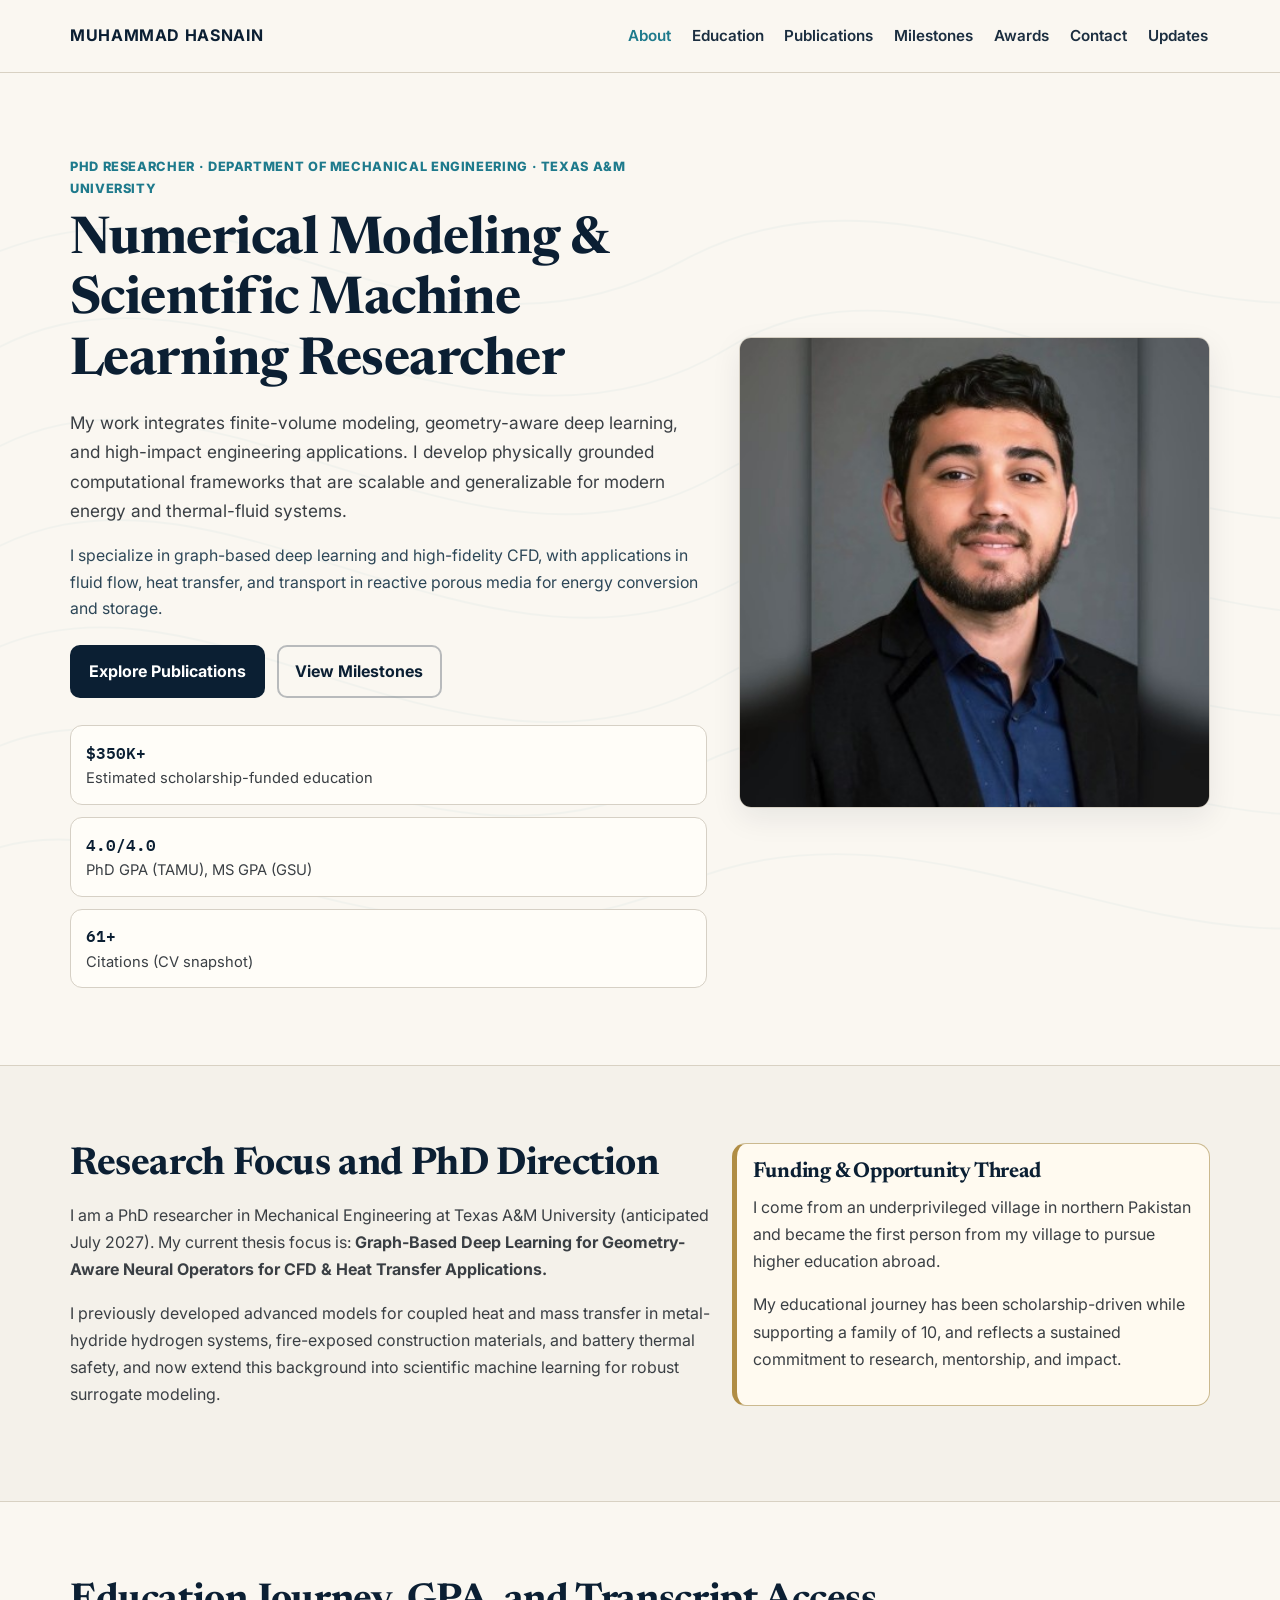
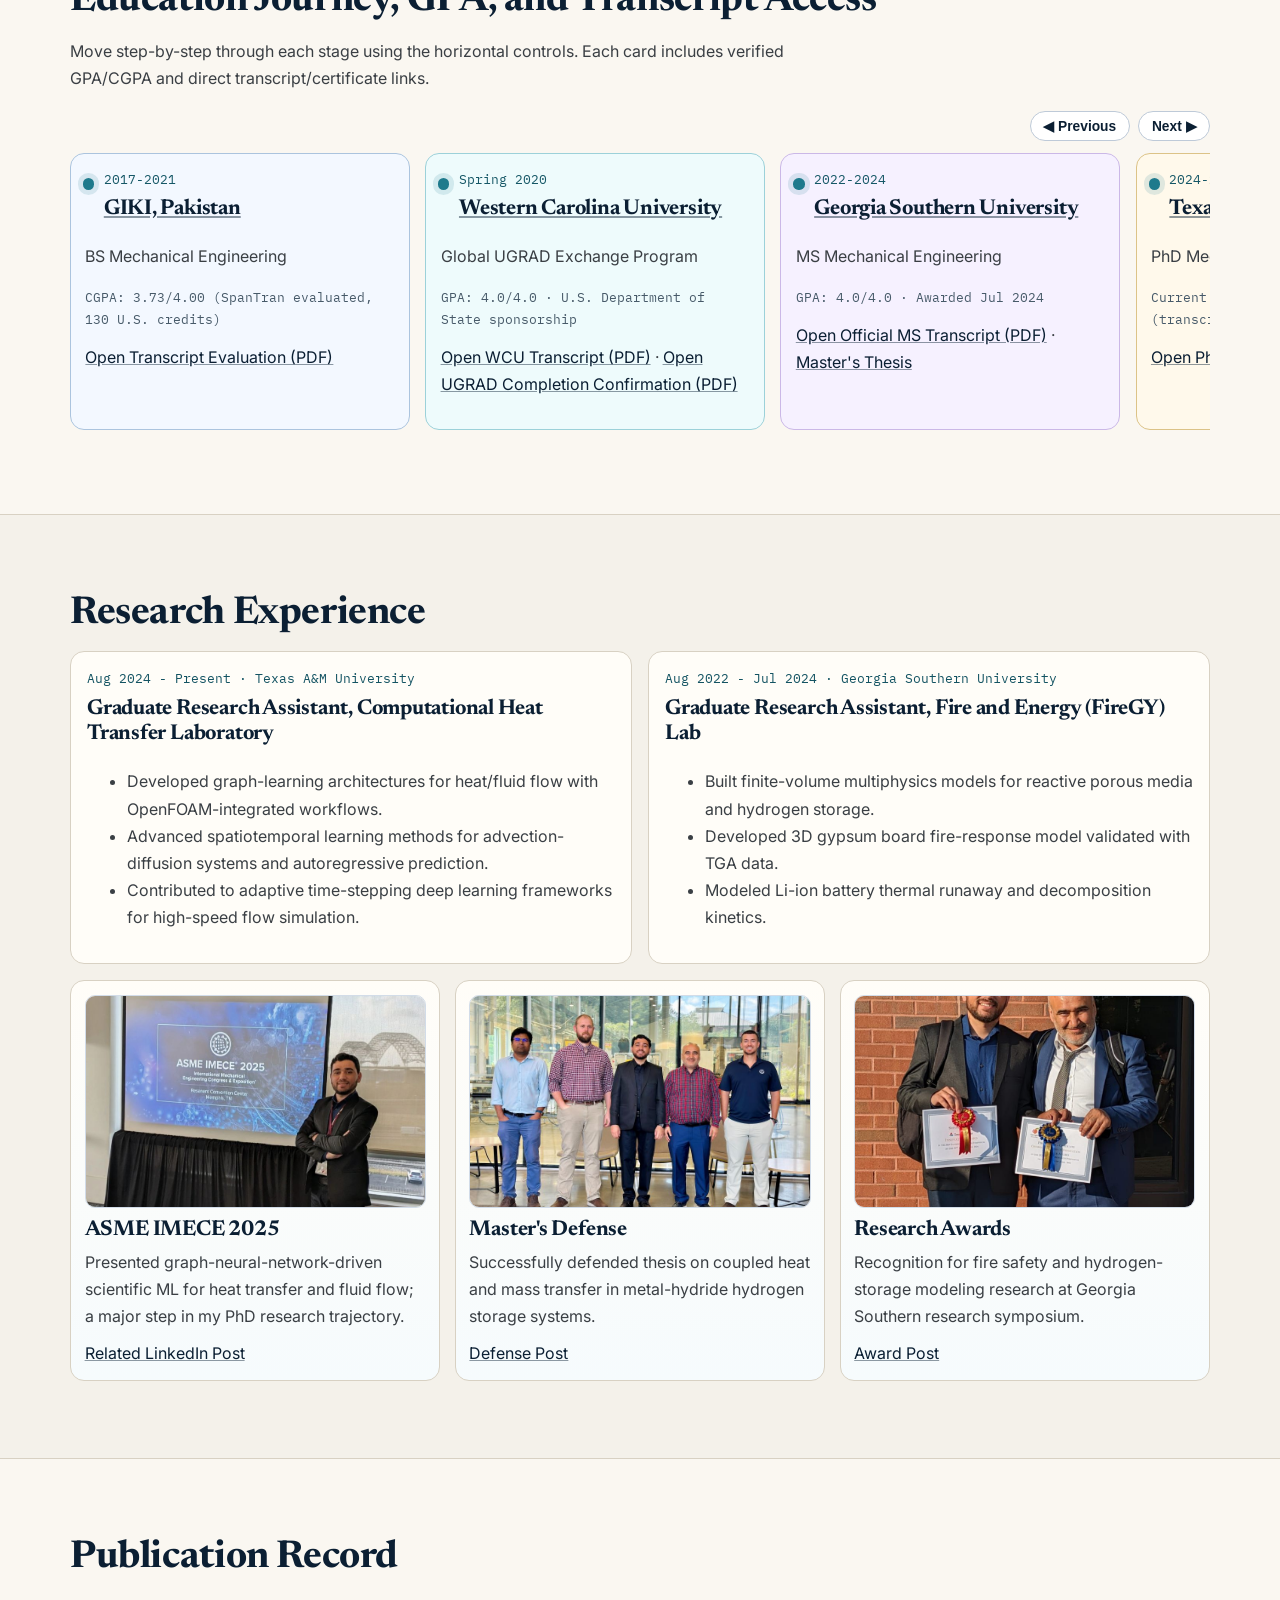
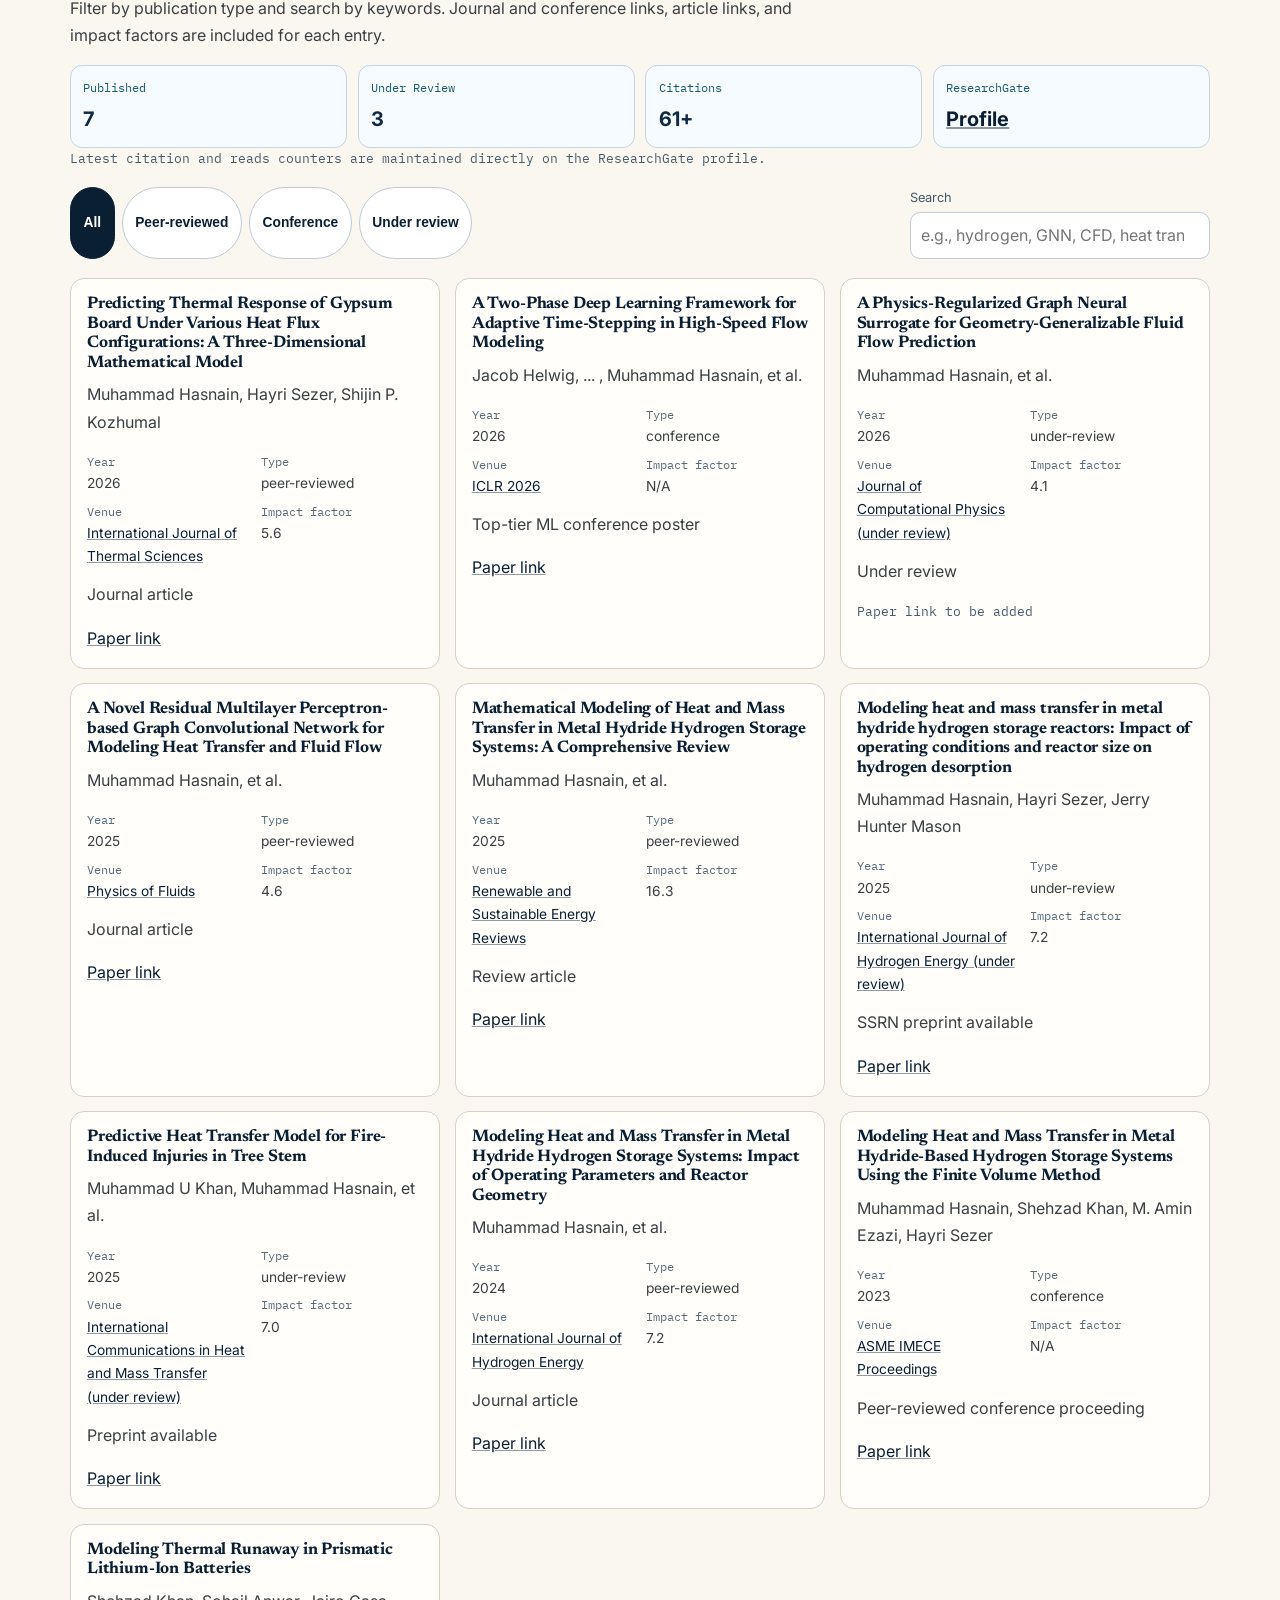
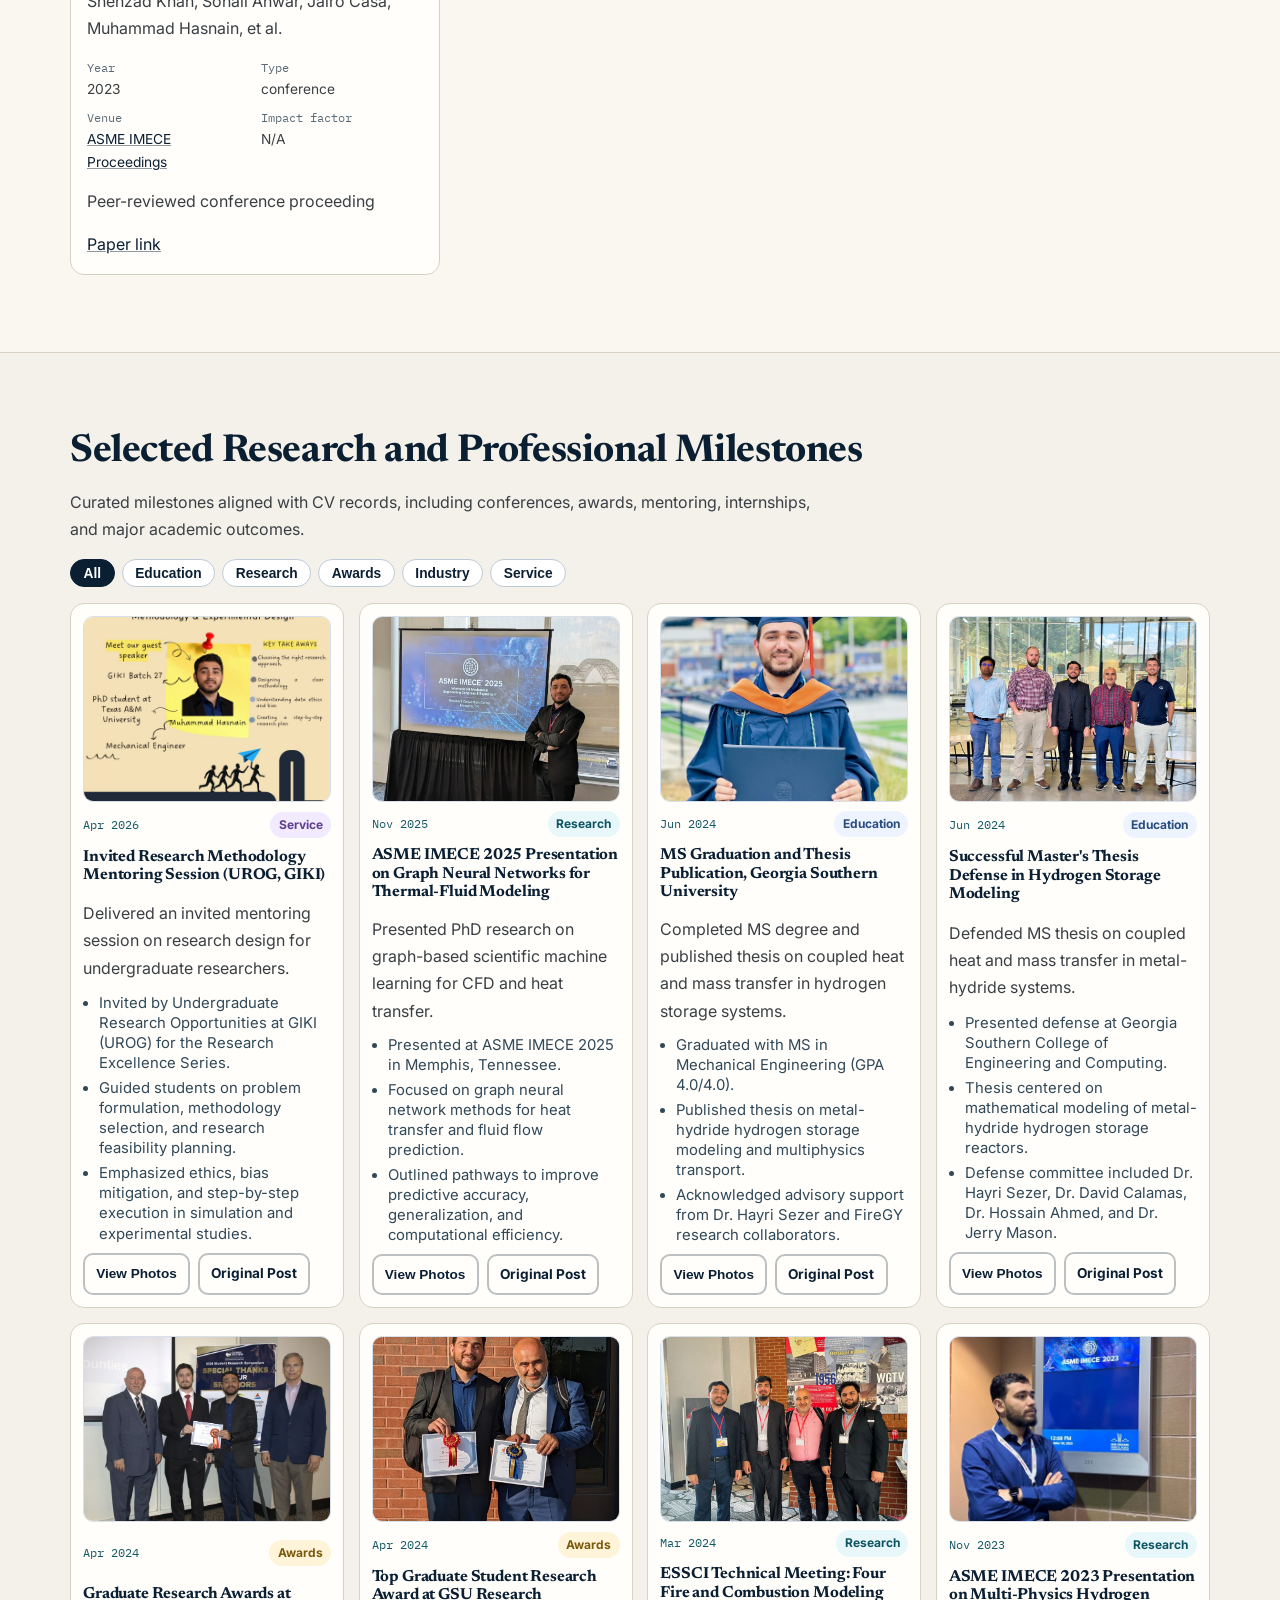
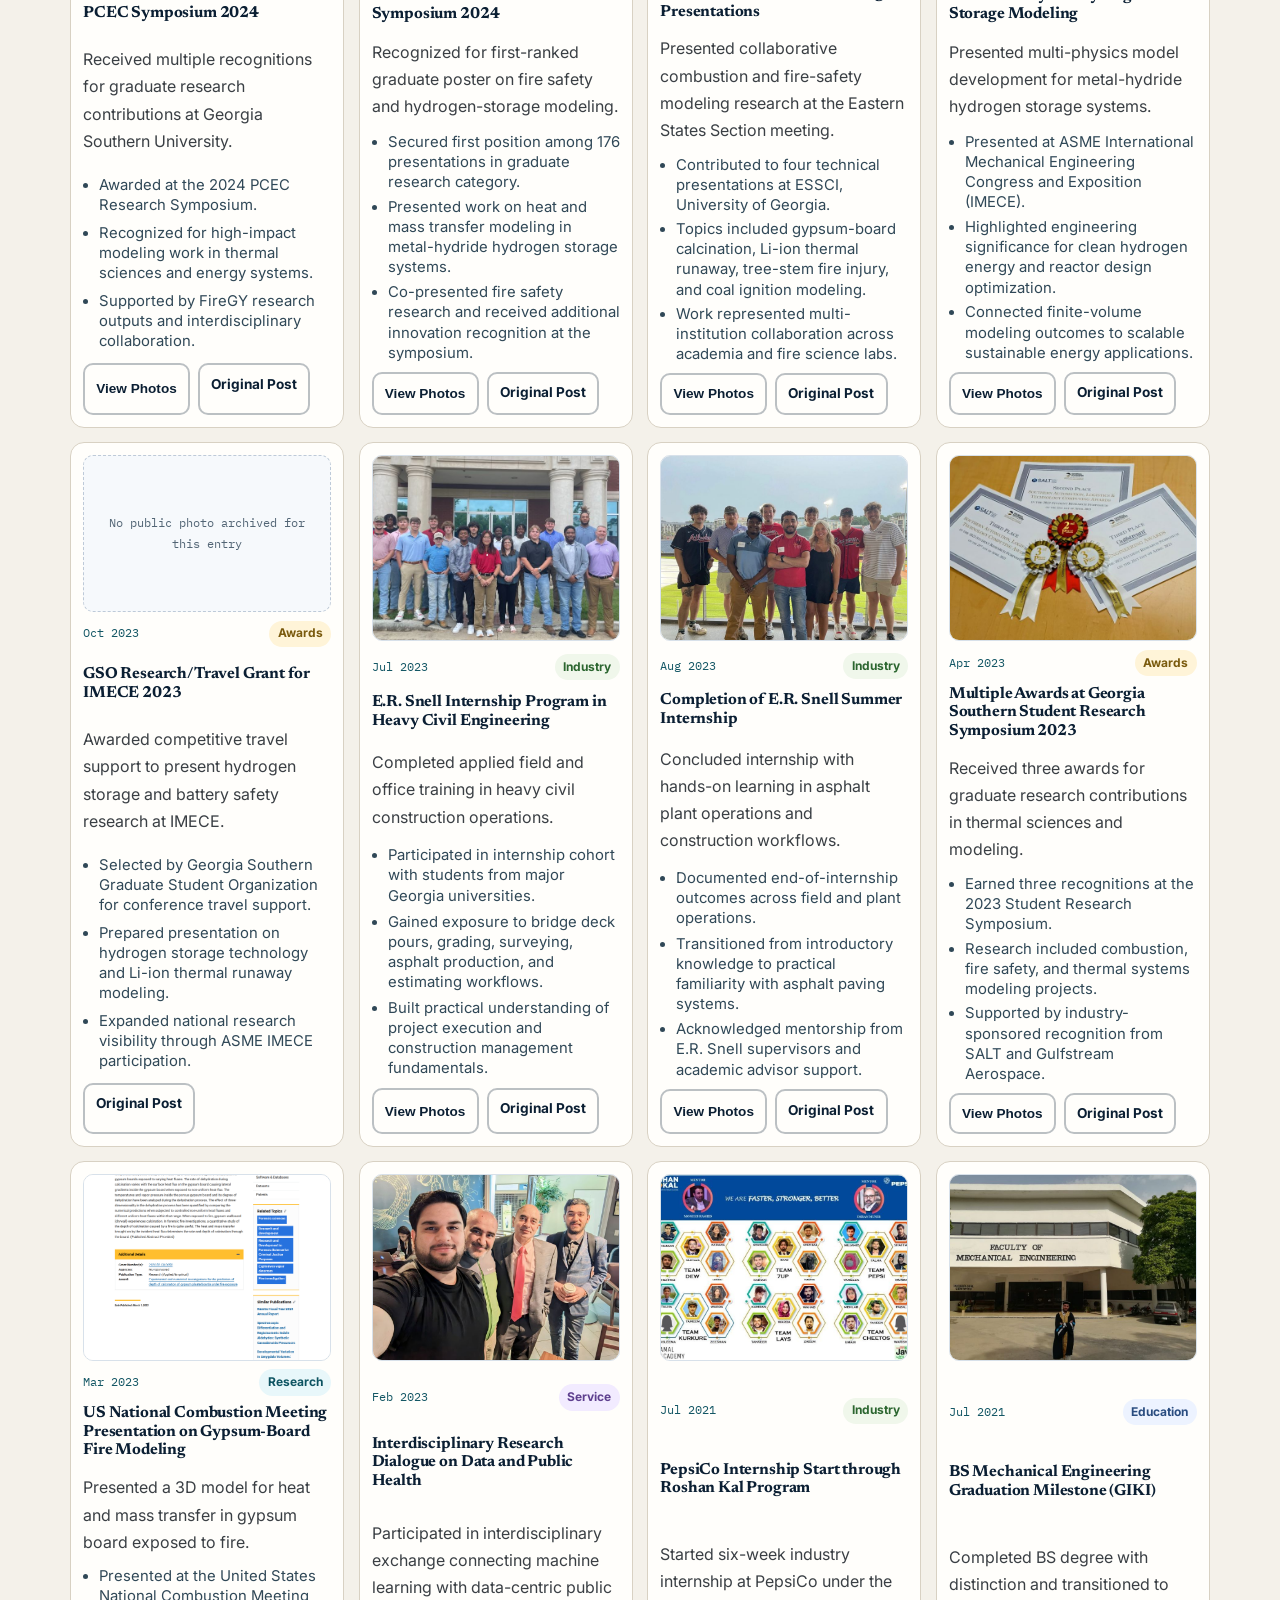
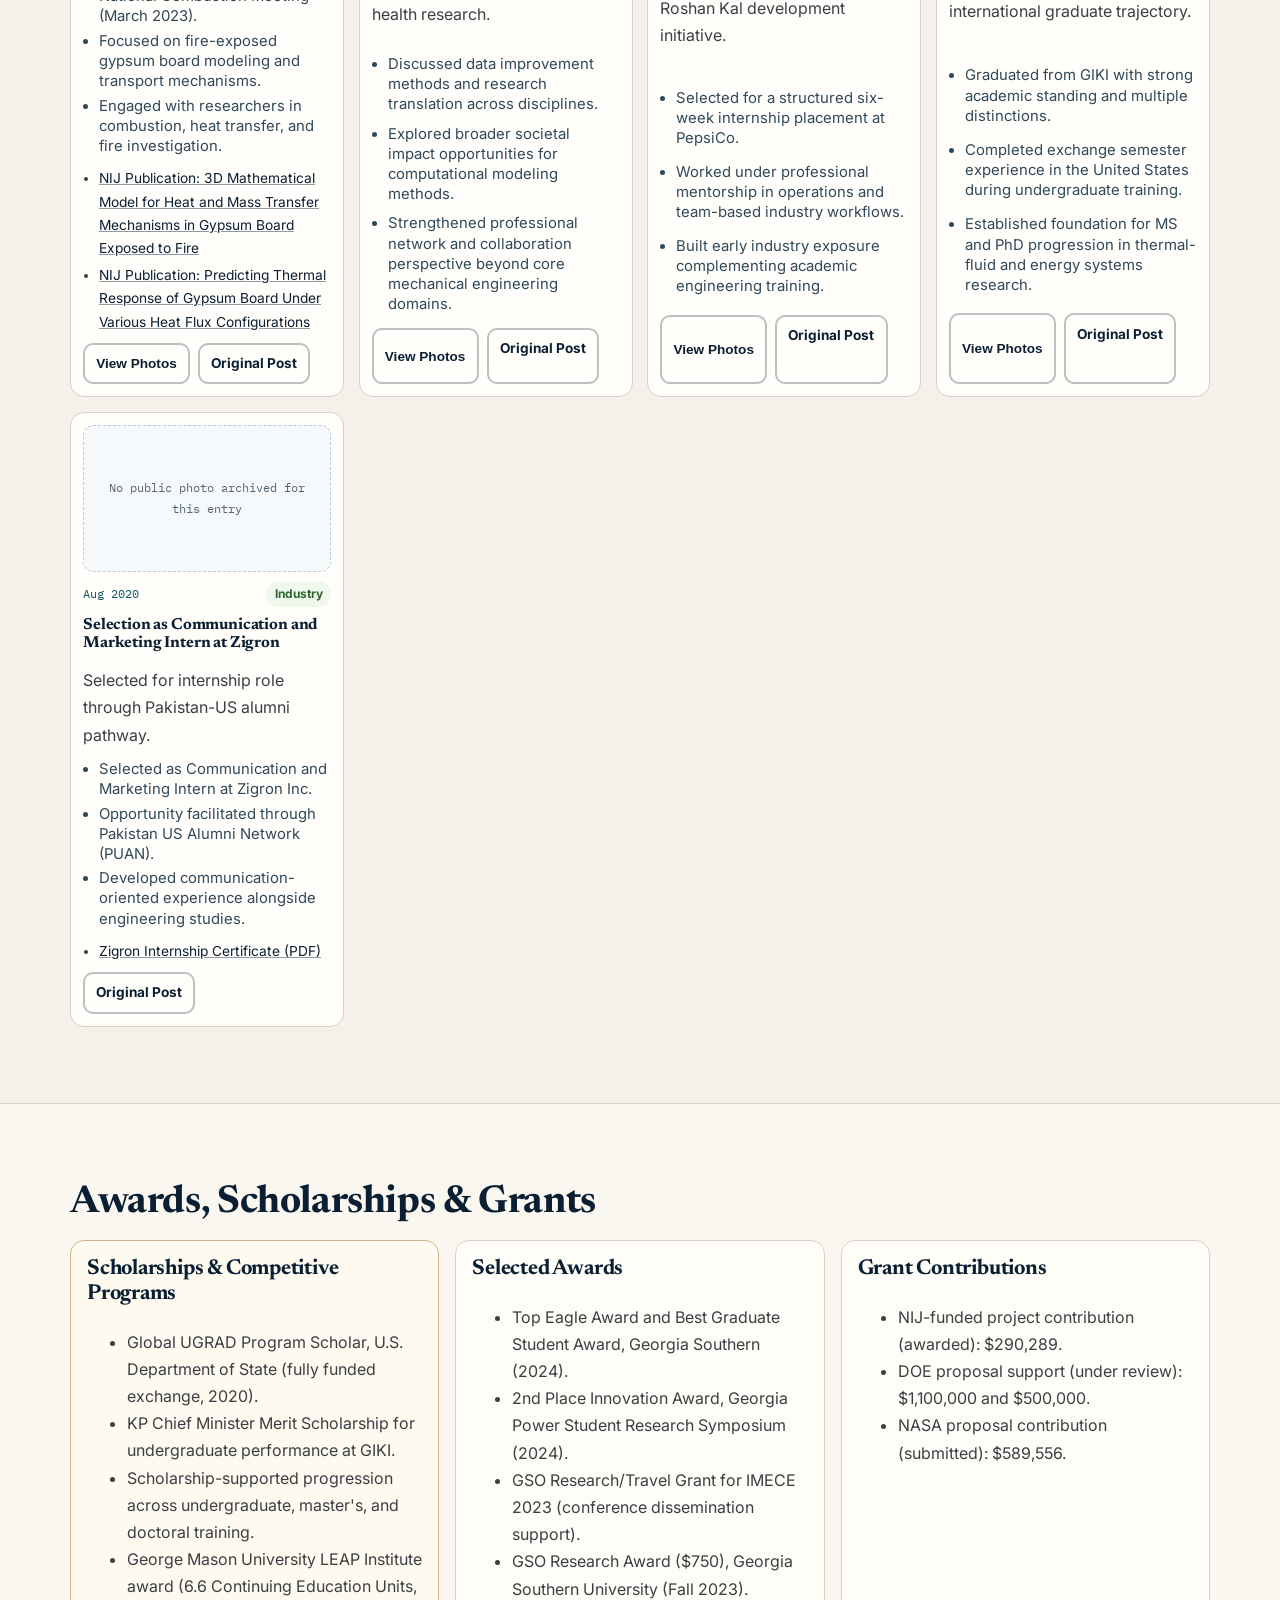
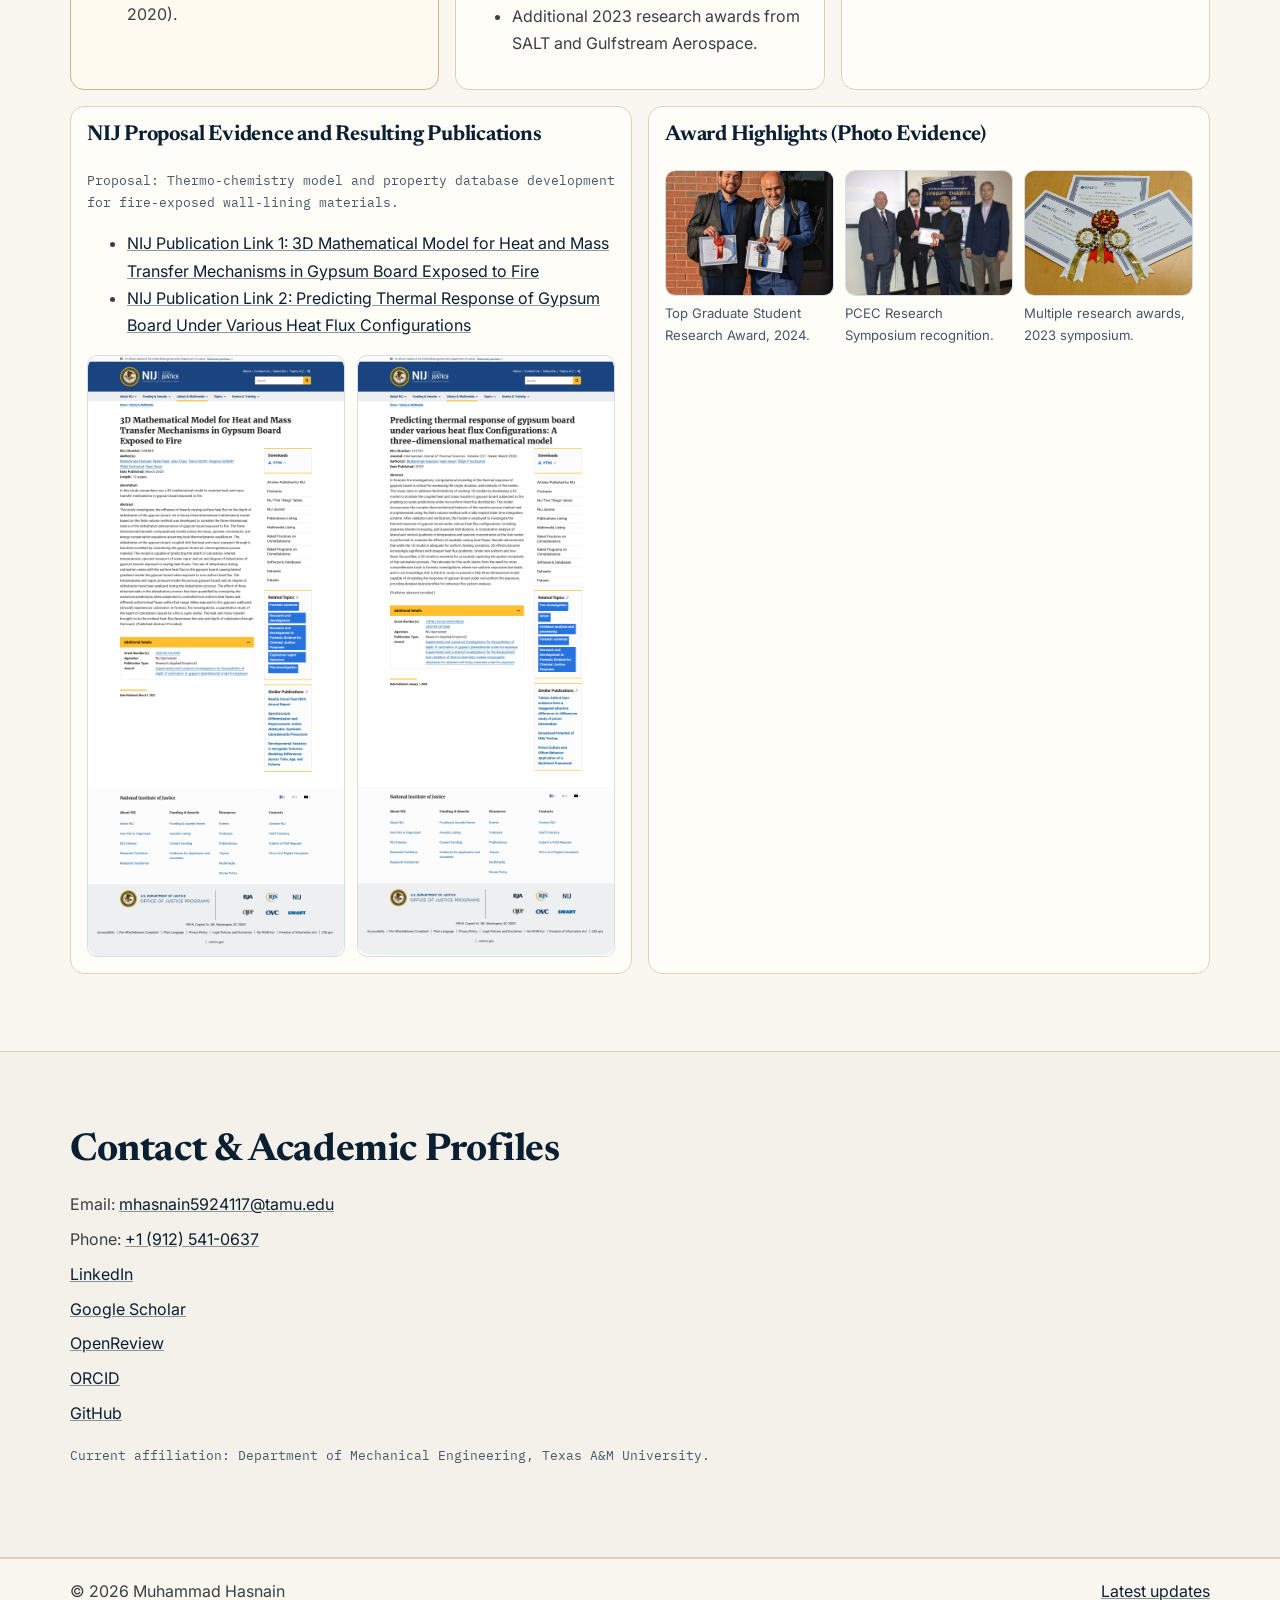
==== commit 40e2edb5: "Finalize publication-ready content, records, and evidence assets Co-authored-by: Muhammad Hasnain <m" ====
--- a/mhasnain.github.io/index.html
+++ b/mhasnain.github.io/index.html
@@ -187,7 +187,7 @@
               <h3><a href="https://giki.edu.pk/" target="_blank" rel="noopener">GIKI, Pakistan</a></h3>
               <p>BS Mechanical Engineering</p>
               <p class="mono-note">CGPA: 3.73/4.00 (SpanTran evaluated, 130 U.S. credits)</p>
-              <p><a href="assets/docs/bachelors-transcript-evaluation.pdf" target="_blank" rel="noopener">View Transcript Evaluation (PDF)</a></p>
+              <p><a href="assets/docs/bachelors-transcript-evaluation.pdf" target="_blank" rel="noopener">Open Transcript Evaluation (PDF)</a></p>
             </article>
 
             <article class="journey-node stage-wcu">
@@ -196,9 +196,9 @@
               <p>Global UGRAD Exchange Program</p>
               <p class="mono-note">GPA: 4.0/4.0 · U.S. Department of State sponsorship</p>
               <p>
-                <a href="assets/docs/ugrad-certificate-letter-4gpa.pdf" target="_blank" rel="noopener">UGRAD 4.0 Confirmation Letter</a>
+                <a href="assets/docs/wcu-unofficial-transcript.pdf" target="_blank" rel="noopener">Open WCU Transcript (PDF)</a>
                 ·
-                <a href="https://drive.google.com/file/d/1kYs4mSBpx1164ZURT-Y5E8h7h6CusXy6/view?usp=sharing" target="_blank" rel="noopener">WCU Transcript (Google Drive)</a>
+                <a href="assets/docs/ugrad-certificate-letter-4gpa.pdf" target="_blank" rel="noopener">Open UGRAD Completion Confirmation (PDF)</a>
               </p>
             </article>
 
@@ -208,7 +208,7 @@
               <p>MS Mechanical Engineering</p>
               <p class="mono-note">GPA: 4.0/4.0 · Awarded Jul 2024</p>
               <p>
-                <a href="assets/docs/masters-official-transcript.pdf" target="_blank" rel="noopener">Official MS Transcript (PDF)</a>
+                <a href="assets/docs/masters-official-transcript.pdf" target="_blank" rel="noopener">Open Official MS Transcript (PDF)</a>
                 ·
                 <a href="https://digitalcommons.georgiasouthern.edu/etd/2802/" target="_blank" rel="noopener">Master's Thesis</a>
               </p>
@@ -219,7 +219,7 @@
               <h3><a href="https://www.tamu.edu/" target="_blank" rel="noopener">Texas A&amp;M University</a></h3>
               <p>PhD Mechanical Engineering</p>
               <p class="mono-note">Current GPA: 4.0/4.0 · 42 earned hours (transcript snapshot)</p>
-              <p><a href="assets/docs/phd-unofficial-transcript-2026-06-23.pdf" target="_blank" rel="noopener">PhD Transcript (PDF)</a></p>
+              <p><a href="assets/docs/phd-unofficial-transcript-2026-06-23.pdf" target="_blank" rel="noopener">Open PhD Transcript (PDF)</a></p>
             </article>
             </div>
           </div>
@@ -349,18 +349,22 @@
           <h2>Awards, Scholarships &amp; Grants</h2>
           <div class="award-grid">
             <article class="panel panel-gold">
-              <h3>Scholarship Narrative</h3>
-              <p>
-                Full scholarship-supported progression from high school through the PhD trajectory, alongside sustained
-                family support responsibilities.
-              </p>
+              <h3>Scholarships &amp; Competitive Programs</h3>
+              <ul>
+                <li>Global UGRAD Program Scholar, U.S. Department of State (fully funded exchange, 2020).</li>
+                <li>KP Chief Minister Merit Scholarship for undergraduate performance at GIKI.</li>
+                <li>Scholarship-supported progression across undergraduate, master's, and doctoral training.</li>
+                <li>George Mason University LEAP Institute award (6.6 Continuing Education Units, 2020).</li>
+              </ul>
             </article>
             <article class="panel">
               <h3>Selected Awards</h3>
               <ul>
-                <li>Top Eagle Award &amp; Best Graduate Student Award, Georgia Southern (2024).</li>
-                <li>2nd Place Innovation Award, Georgia Power Research Symposium (2024).</li>
-                <li>Graduate Student Organization Research Award, Georgia Southern (2023).</li>
+                <li>Top Eagle Award and Best Graduate Student Award, Georgia Southern (2024).</li>
+                <li>2nd Place Innovation Award, Georgia Power Student Research Symposium (2024).</li>
+                <li>GSO Research/Travel Grant for IMECE 2023 (conference dissemination support).</li>
+                <li>GSO Research Award ($750), Georgia Southern University (Fall 2023).</li>
+                <li>Additional 2023 research awards from SALT and Gulfstream Aerospace.</li>
               </ul>
             </article>
             <article class="panel">
@@ -370,6 +374,50 @@
                 <li>DOE proposal support (under review): $1,100,000 and $500,000.</li>
                 <li>NASA proposal contribution (submitted): $589,556.</li>
               </ul>
+            </article>
+          </div>
+
+          <div class="award-grid award-grid-secondary">
+            <article class="panel">
+              <h3>NIJ Proposal Evidence and Resulting Publications</h3>
+              <p class="mono-note">Proposal: Thermo-chemistry model and property database development for fire-exposed wall-lining materials.</p>
+              <ul>
+                <li>
+                  <a href="https://nij.ojp.gov/library/publications/3d-mathematical-model-heat-and-mass-transfer-mechanisms-gypsum-board-exposed" target="_blank" rel="noopener">
+                    NIJ Publication Link 1: 3D Mathematical Model for Heat and Mass Transfer Mechanisms in Gypsum Board Exposed to Fire
+                  </a>
+                </li>
+                <li>
+                  <a href="https://nij.ojp.gov/library/publications/predicting-thermal-response-gypsum-board-under-various-heat-flux" target="_blank" rel="noopener">
+                    NIJ Publication Link 2: Predicting Thermal Response of Gypsum Board Under Various Heat Flux Configurations
+                  </a>
+                </li>
+              </ul>
+              <div class="evidence-grid">
+                <a href="https://nij.ojp.gov/library/publications/3d-mathematical-model-heat-and-mass-transfer-mechanisms-gypsum-board-exposed" target="_blank" rel="noopener">
+                  <img src="assets/images/evidence/nij-gypsum-abstract.png" alt="NIJ publication abstract page for 3D gypsum-board heat and mass transfer model" loading="lazy" />
+                </a>
+                <a href="https://nij.ojp.gov/library/publications/predicting-thermal-response-gypsum-board-under-various-heat-flux" target="_blank" rel="noopener">
+                  <img src="assets/images/evidence/nij-thermal-response-abstract.png" alt="NIJ publication abstract page for thermal response model under varying heat flux" loading="lazy" />
+                </a>
+              </div>
+            </article>
+            <article class="panel">
+              <h3>Award Highlights (Photo Evidence)</h3>
+              <div class="award-photo-grid">
+                <figure>
+                  <img src="assets/images/posts/post-06-01.jpg" alt="Top Graduate Student Research Award at Georgia Southern 2024 symposium" loading="lazy" />
+                  <figcaption>Top Graduate Student Research Award, 2024.</figcaption>
+                </figure>
+                <figure>
+                  <img src="assets/images/posts/post-05-01.jpg" alt="Award recognition at Georgia Southern PCEC Research Symposium 2024" loading="lazy" />
+                  <figcaption>PCEC Research Symposium recognition.</figcaption>
+                </figure>
+                <figure>
+                  <img src="assets/images/posts/post-12-01.jpg" alt="Research awards at Georgia Southern Student Research Symposium 2023" loading="lazy" />
+                  <figcaption>Multiple research awards, 2023 symposium.</figcaption>
+                </figure>
+              </div>
             </article>
           </div>
         </div>
--- a/mhasnain.github.io/assets/css/styles.css
+++ b/mhasnain.github.io/assets/css/styles.css
@@ -390,6 +390,10 @@
   grid-template-columns: repeat(auto-fit, minmax(255px, 1fr));
 }
 
+.award-grid-secondary {
+  margin-top: 1rem;
+}
+
 .role-card,
 .panel {
   background: #fffdf8;
@@ -408,6 +412,50 @@
 .panel-gold {
   border-color: #cdb687;
   background: #fffaf0;
+}
+
+.evidence-grid {
+  margin-top: 0.8rem;
+  display: grid;
+  gap: 0.7rem;
+  grid-template-columns: repeat(auto-fit, minmax(220px, 1fr));
+}
+
+.evidence-grid a {
+  display: block;
+  border-radius: 10px;
+  overflow: hidden;
+  border: 1px solid #d5dde6;
+}
+
+.evidence-grid img {
+  width: 100%;
+  display: block;
+}
+
+.award-photo-grid {
+  margin-top: 0.4rem;
+  display: grid;
+  gap: 0.7rem;
+  grid-template-columns: repeat(auto-fit, minmax(160px, 1fr));
+}
+
+.award-photo-grid figure {
+  margin: 0;
+}
+
+.award-photo-grid img {
+  width: 100%;
+  aspect-ratio: 4 / 3;
+  object-fit: cover;
+  border-radius: 10px;
+  border: 1px solid #d5dde6;
+}
+
+.award-photo-grid figcaption {
+  margin-top: 0.35rem;
+  font-size: 0.82rem;
+  color: #435665;
 }
 
 .feature-strip {
@@ -669,6 +717,17 @@
   font-size: 0.93rem;
 }
 
+.milestone-links {
+  margin: 0.15rem 0 0;
+  padding-left: 1rem;
+  display: grid;
+  gap: 0.2rem;
+}
+
+.milestone-links li {
+  font-size: 0.86rem;
+}
+
 .card-actions {
   display: flex;
   flex-wrap: wrap;
@@ -767,6 +826,13 @@
   border: 1px solid var(--line);
   border-radius: var(--radius);
   padding: 0.95rem;
+}
+
+.update-item img {
+  width: 100%;
+  margin: 0.65rem 0 0.55rem;
+  border-radius: 10px;
+  border: 1px solid #d5dde6;
 }
 
 .update-item time {
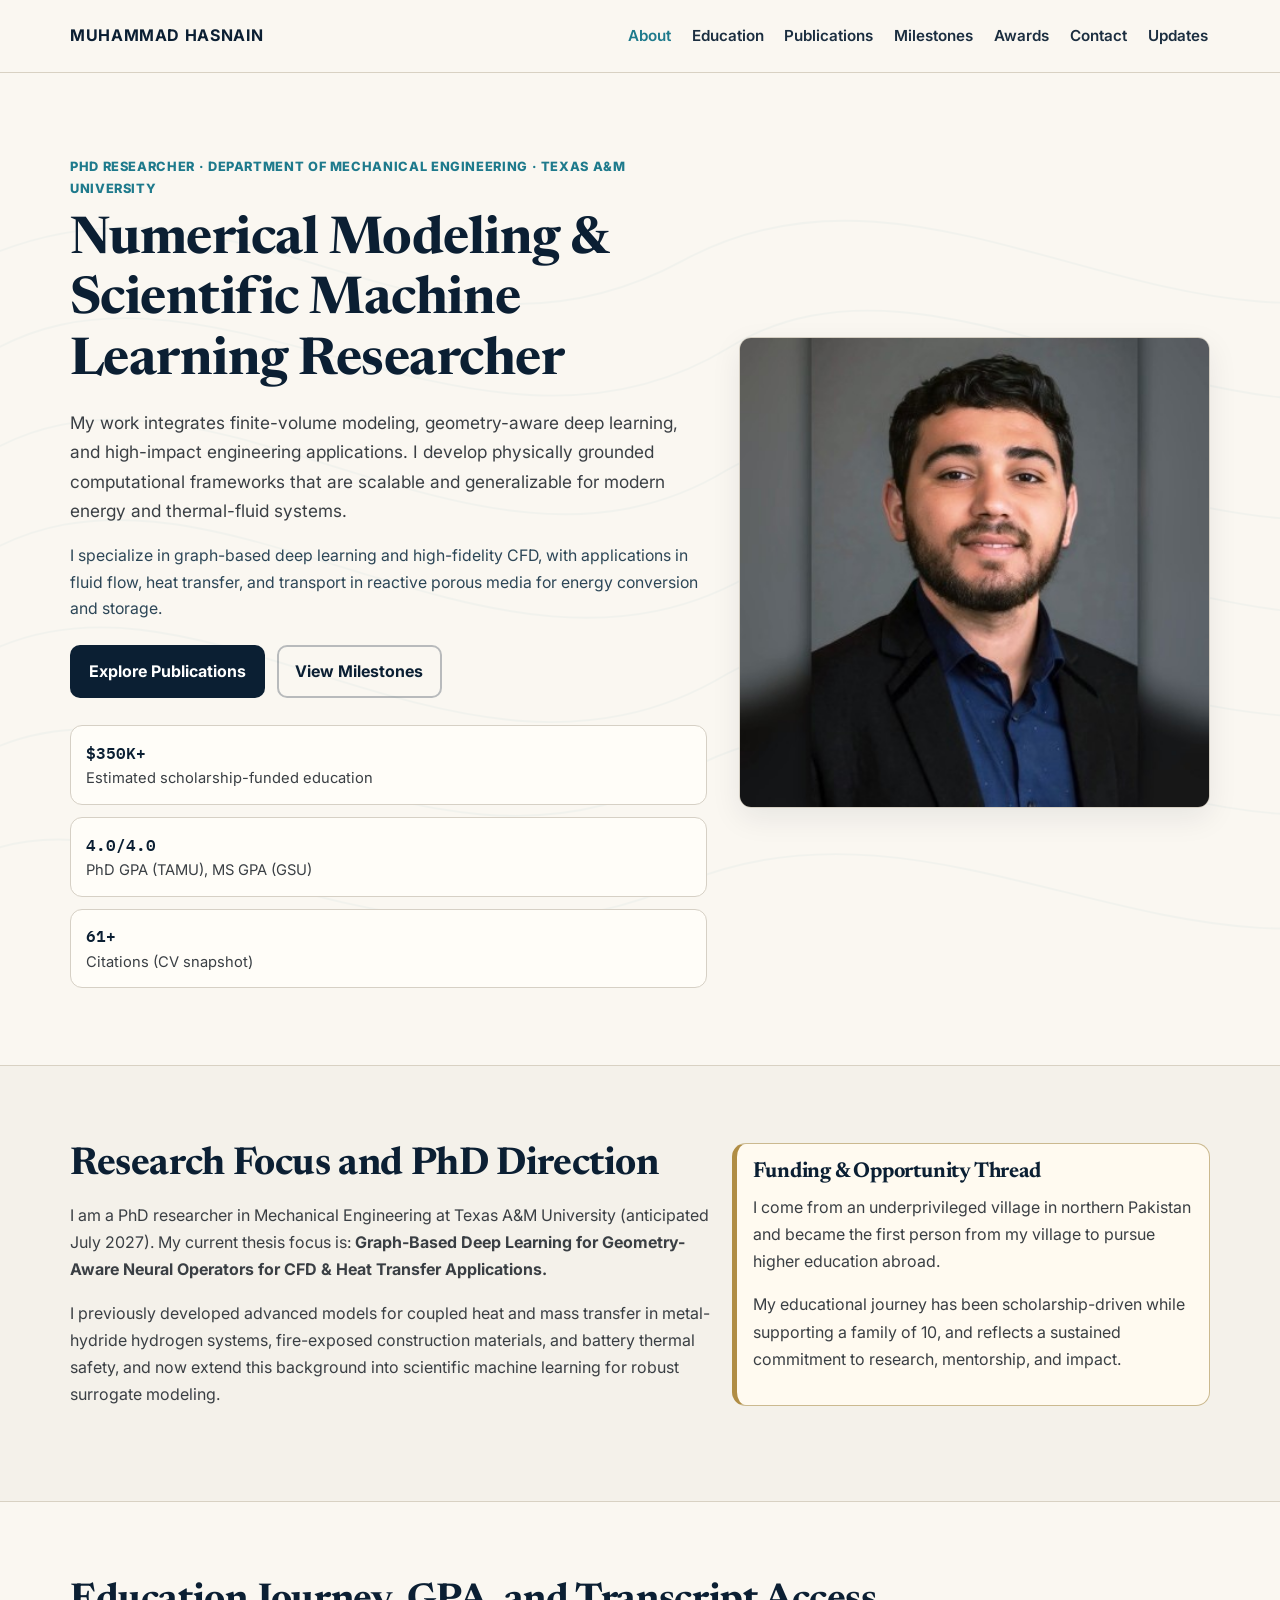
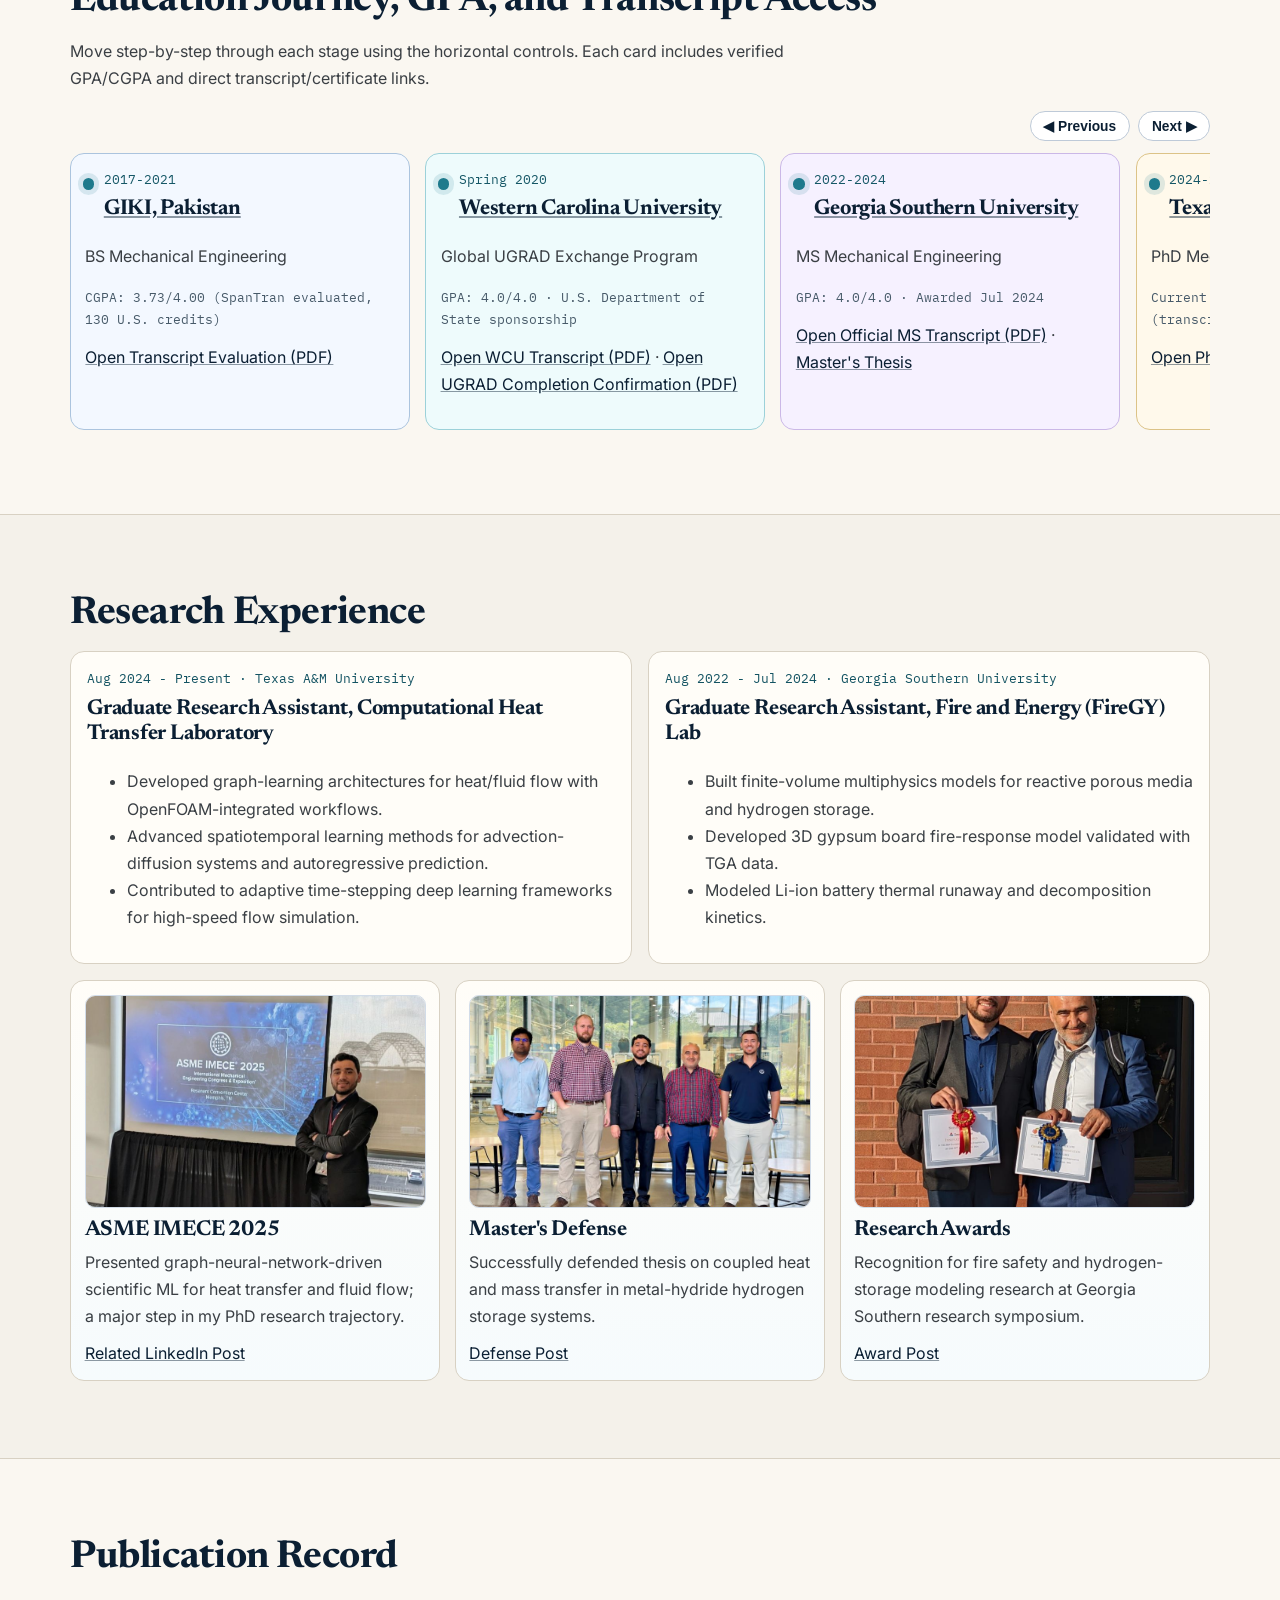
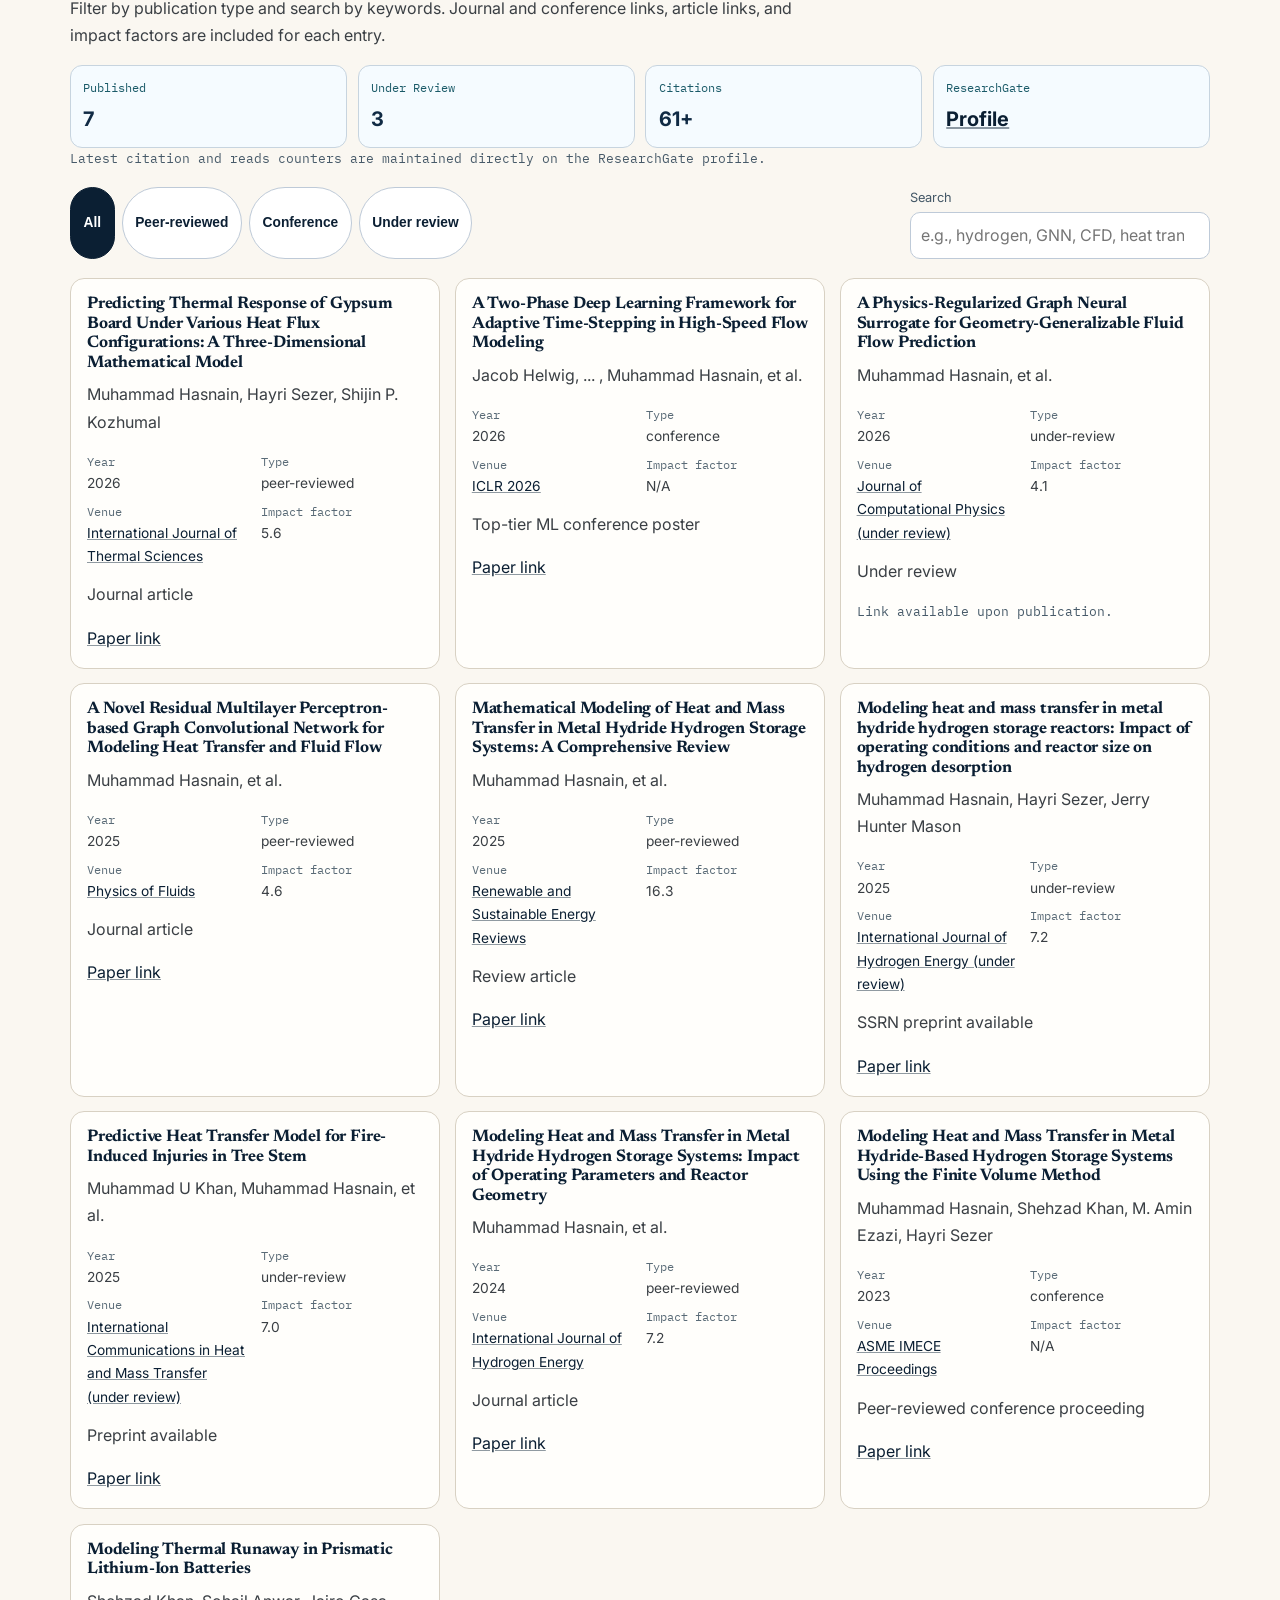
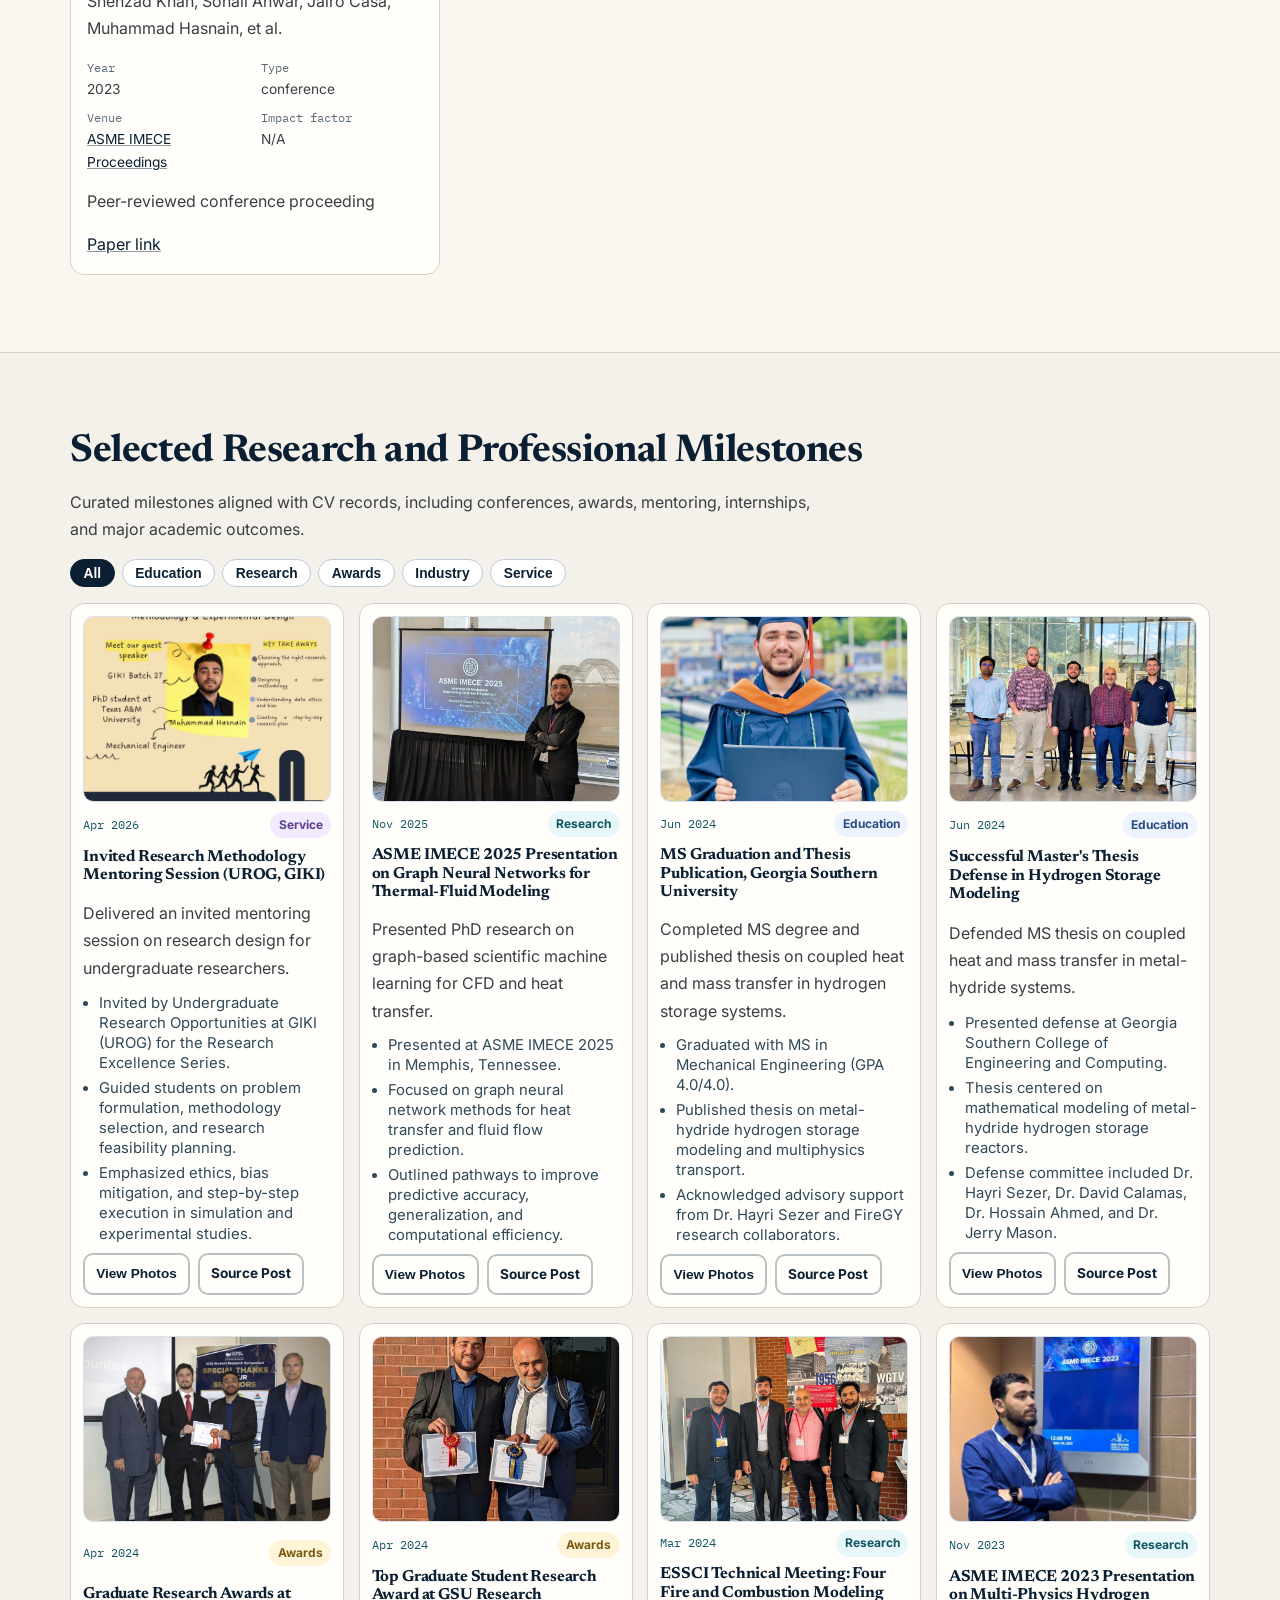
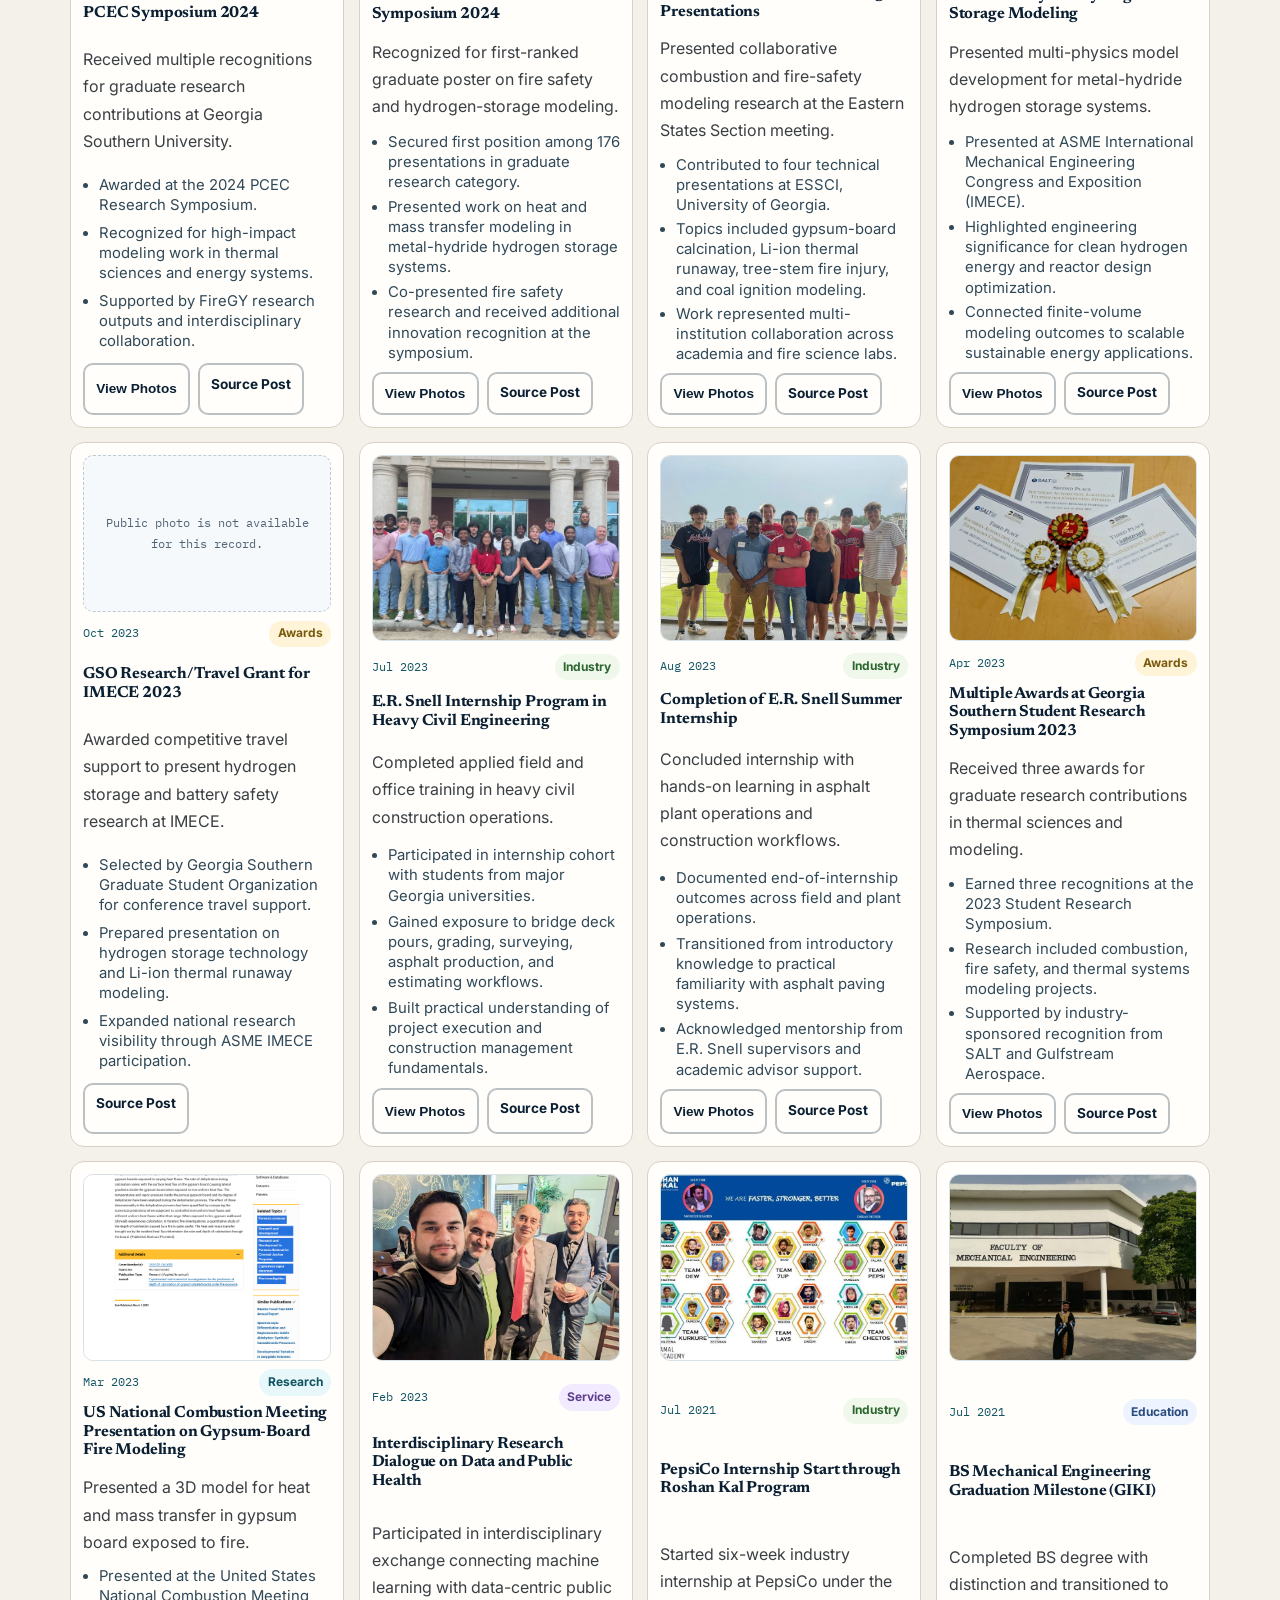
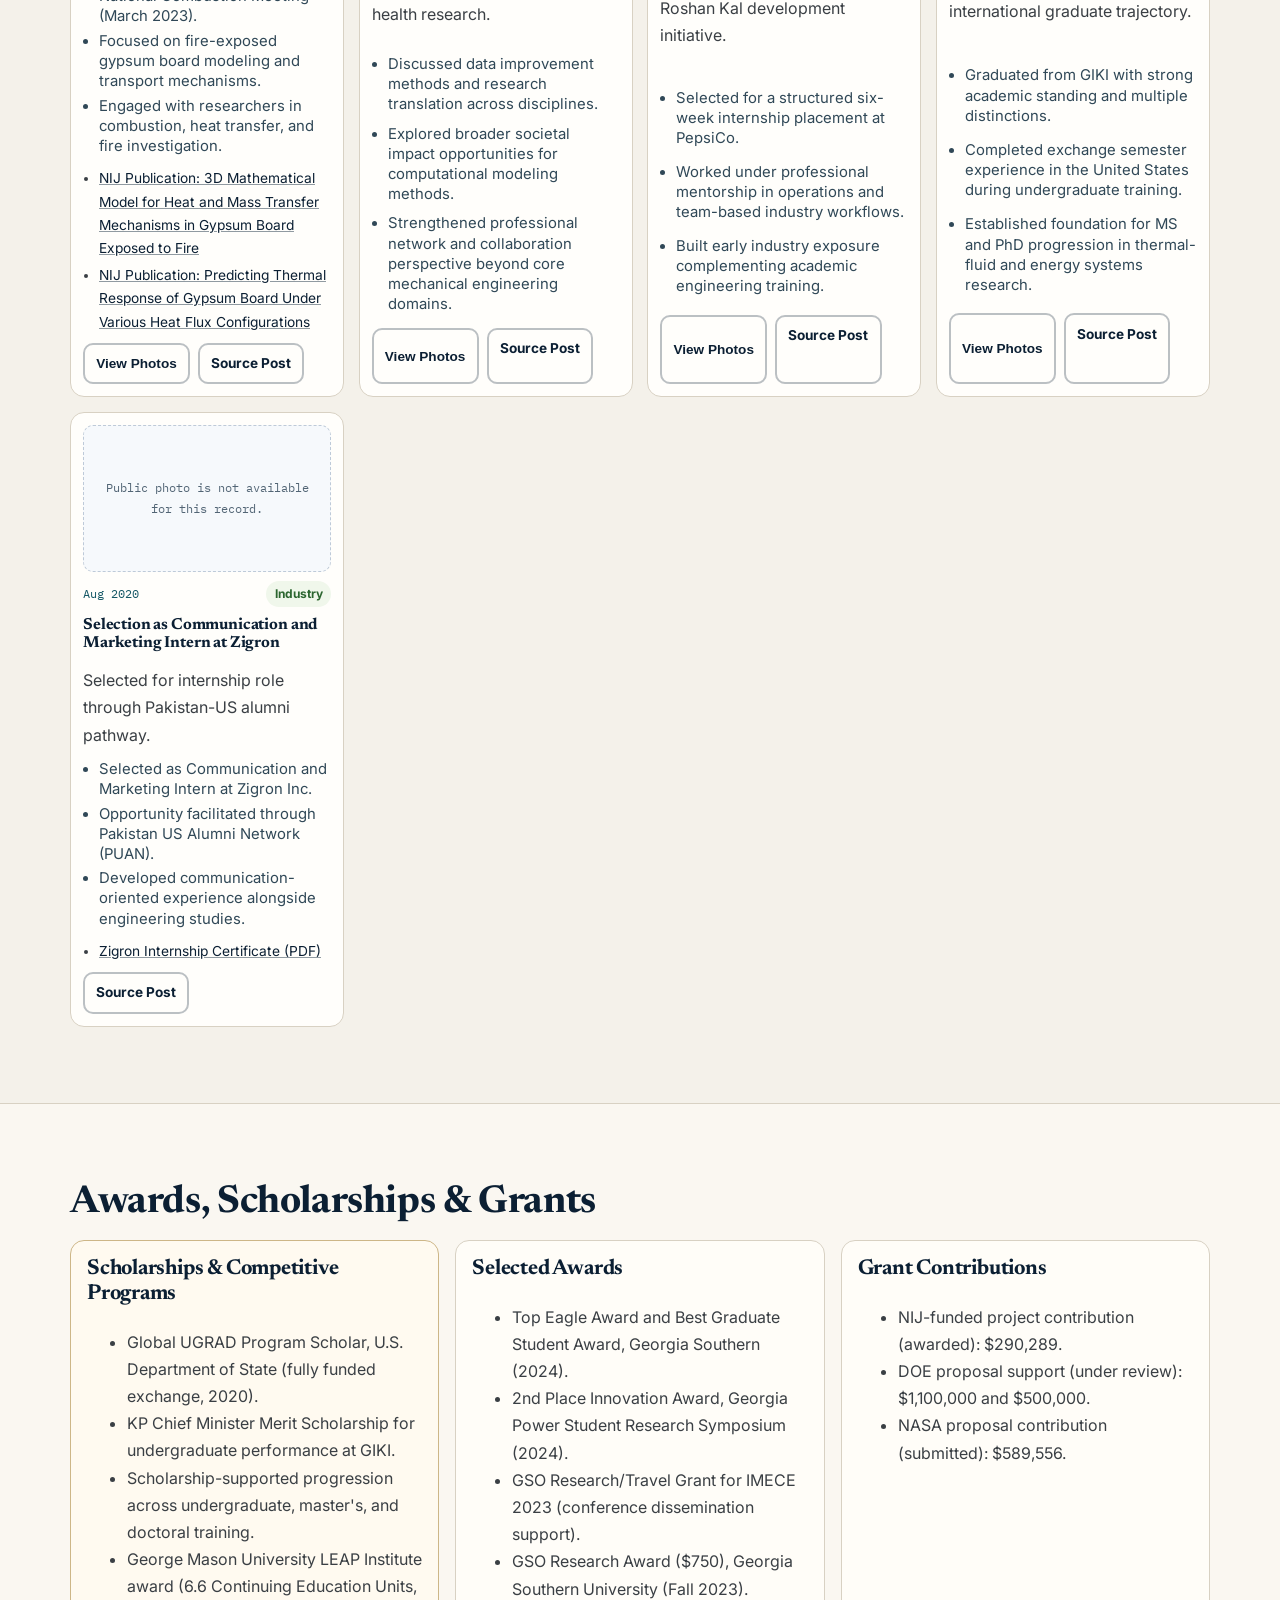
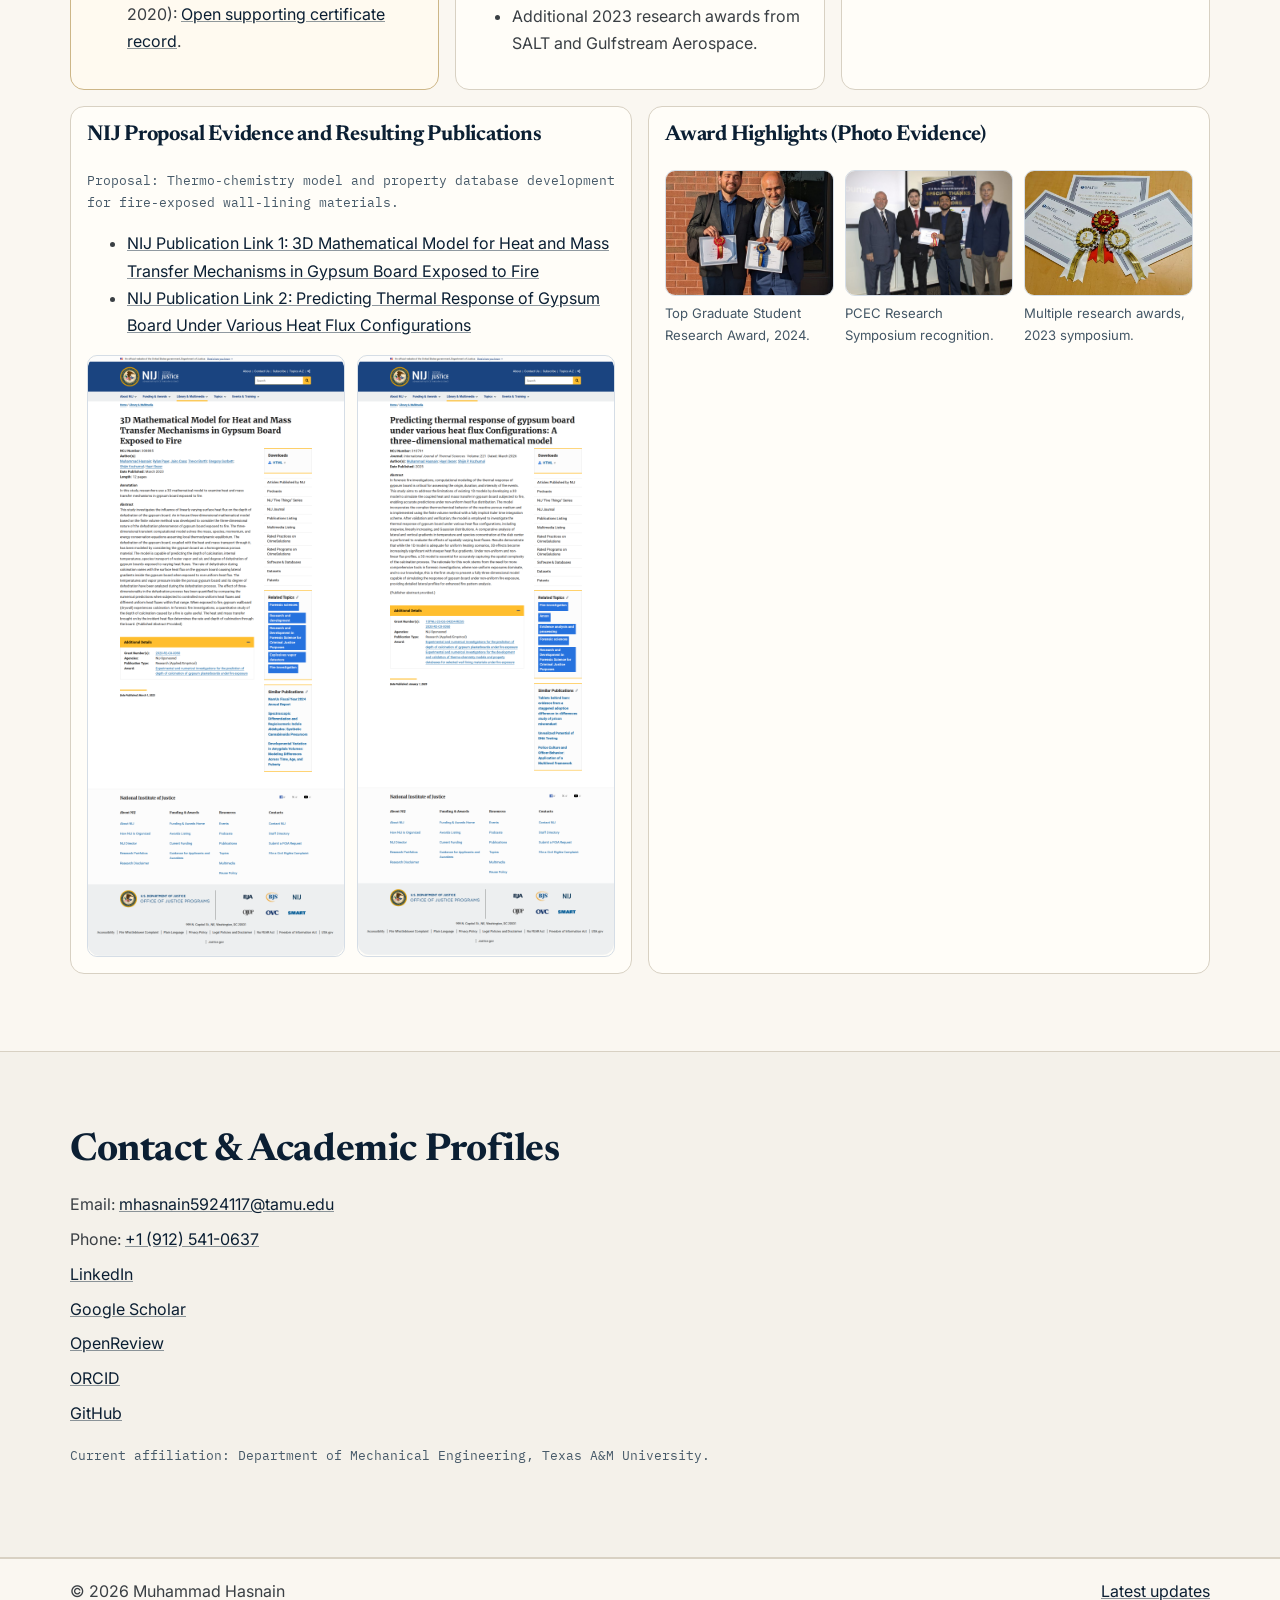
==== commit 828e0945: "Final publication polish and LEAP certificate reference Co-authored-by: Muhammad Hasnain <mhasnain59" ====
--- a/mhasnain.github.io/index.html
+++ b/mhasnain.github.io/index.html
@@ -354,7 +354,10 @@
                 <li>Global UGRAD Program Scholar, U.S. Department of State (fully funded exchange, 2020).</li>
                 <li>KP Chief Minister Merit Scholarship for undergraduate performance at GIKI.</li>
                 <li>Scholarship-supported progression across undergraduate, master's, and doctoral training.</li>
-                <li>George Mason University LEAP Institute award (6.6 Continuing Education Units, 2020).</li>
+                <li>
+                  George Mason University LEAP Institute award (6.6 Continuing Education Units, 2020):
+                  <a href="assets/docs/ugrad-certificate-letter-4gpa.pdf" target="_blank" rel="noopener">Open supporting certificate record</a>.
+                </li>
               </ul>
             </article>
             <article class="panel">
@@ -451,7 +454,7 @@
         <button type="button" class="gallery-nav" data-gallery-next aria-label="Next image">▶</button>
       </div>
       <p id="gallery-counter" class="mono-note"></p>
-      <a id="gallery-source" href="#" target="_blank" rel="noopener">Open original LinkedIn post</a>
+      <a id="gallery-source" href="#" target="_blank" rel="noopener">View source post</a>
     </dialog>
 
     <footer class="site-footer">
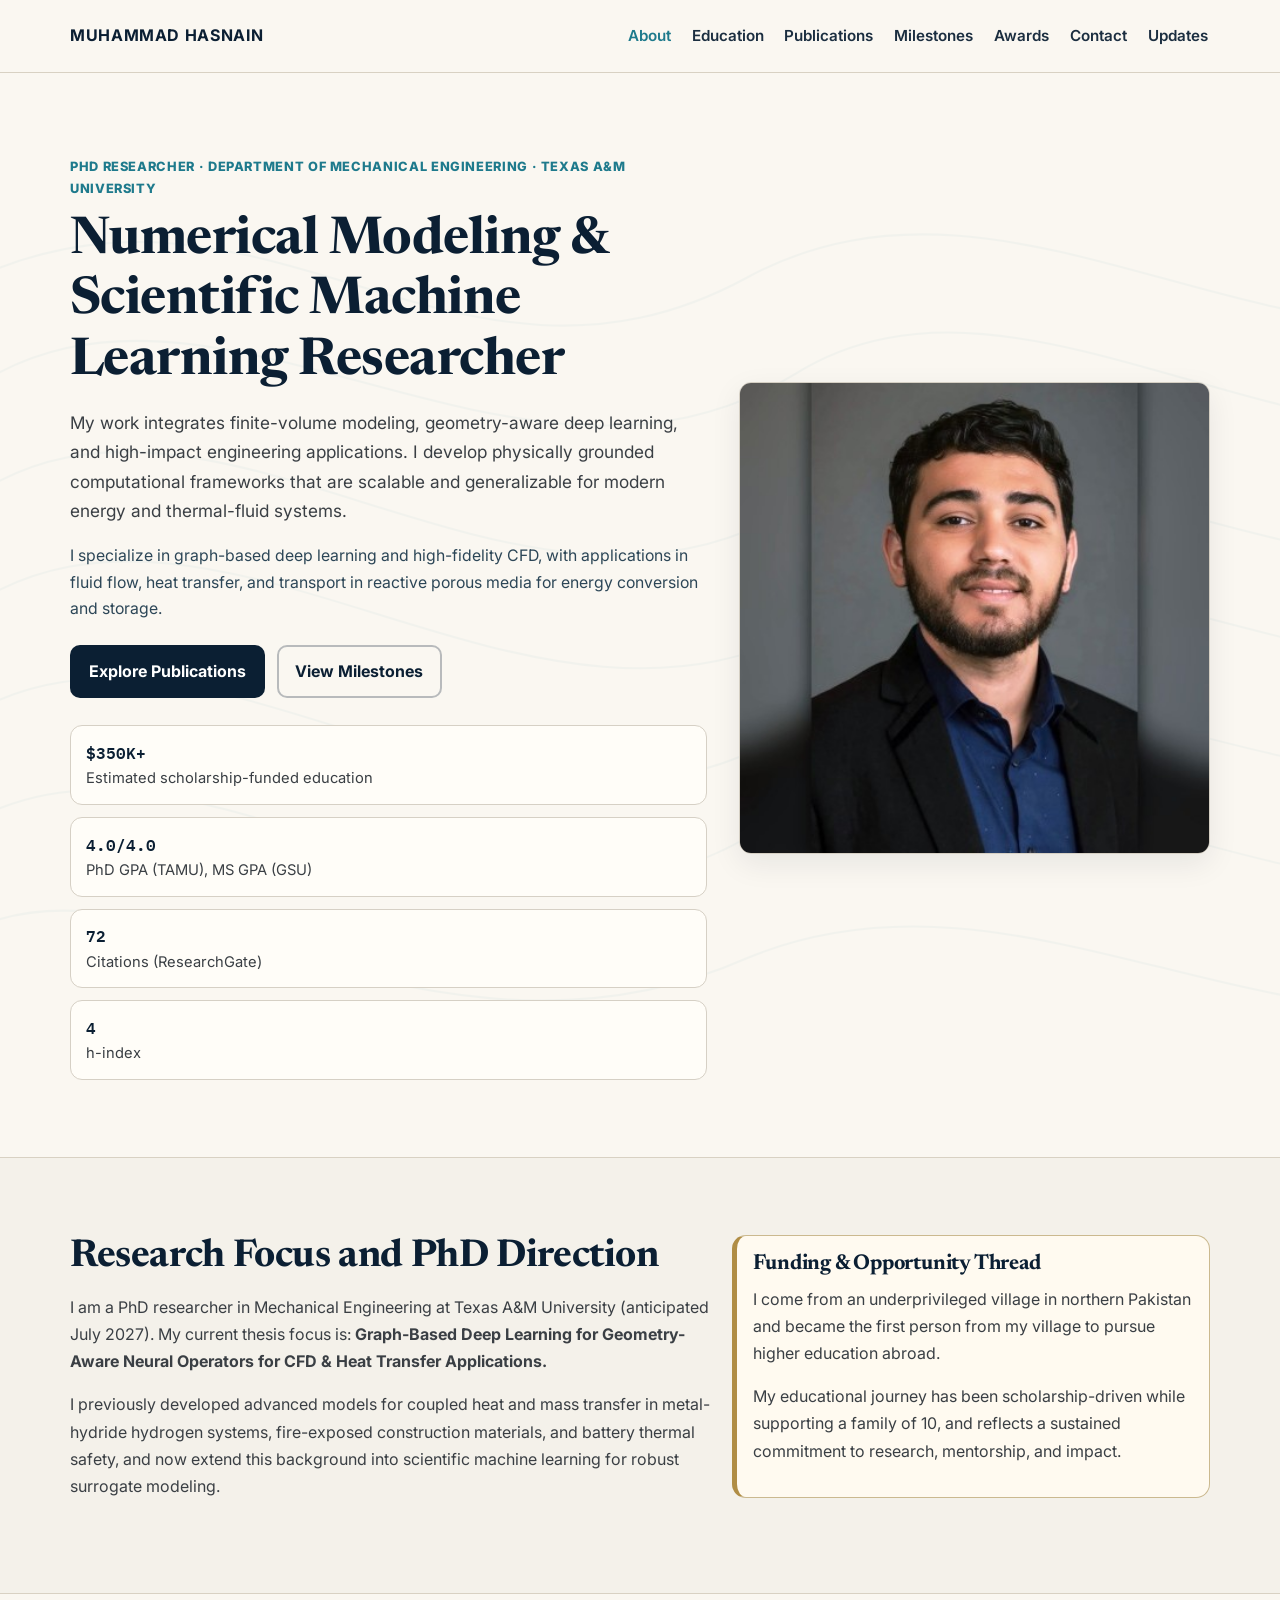
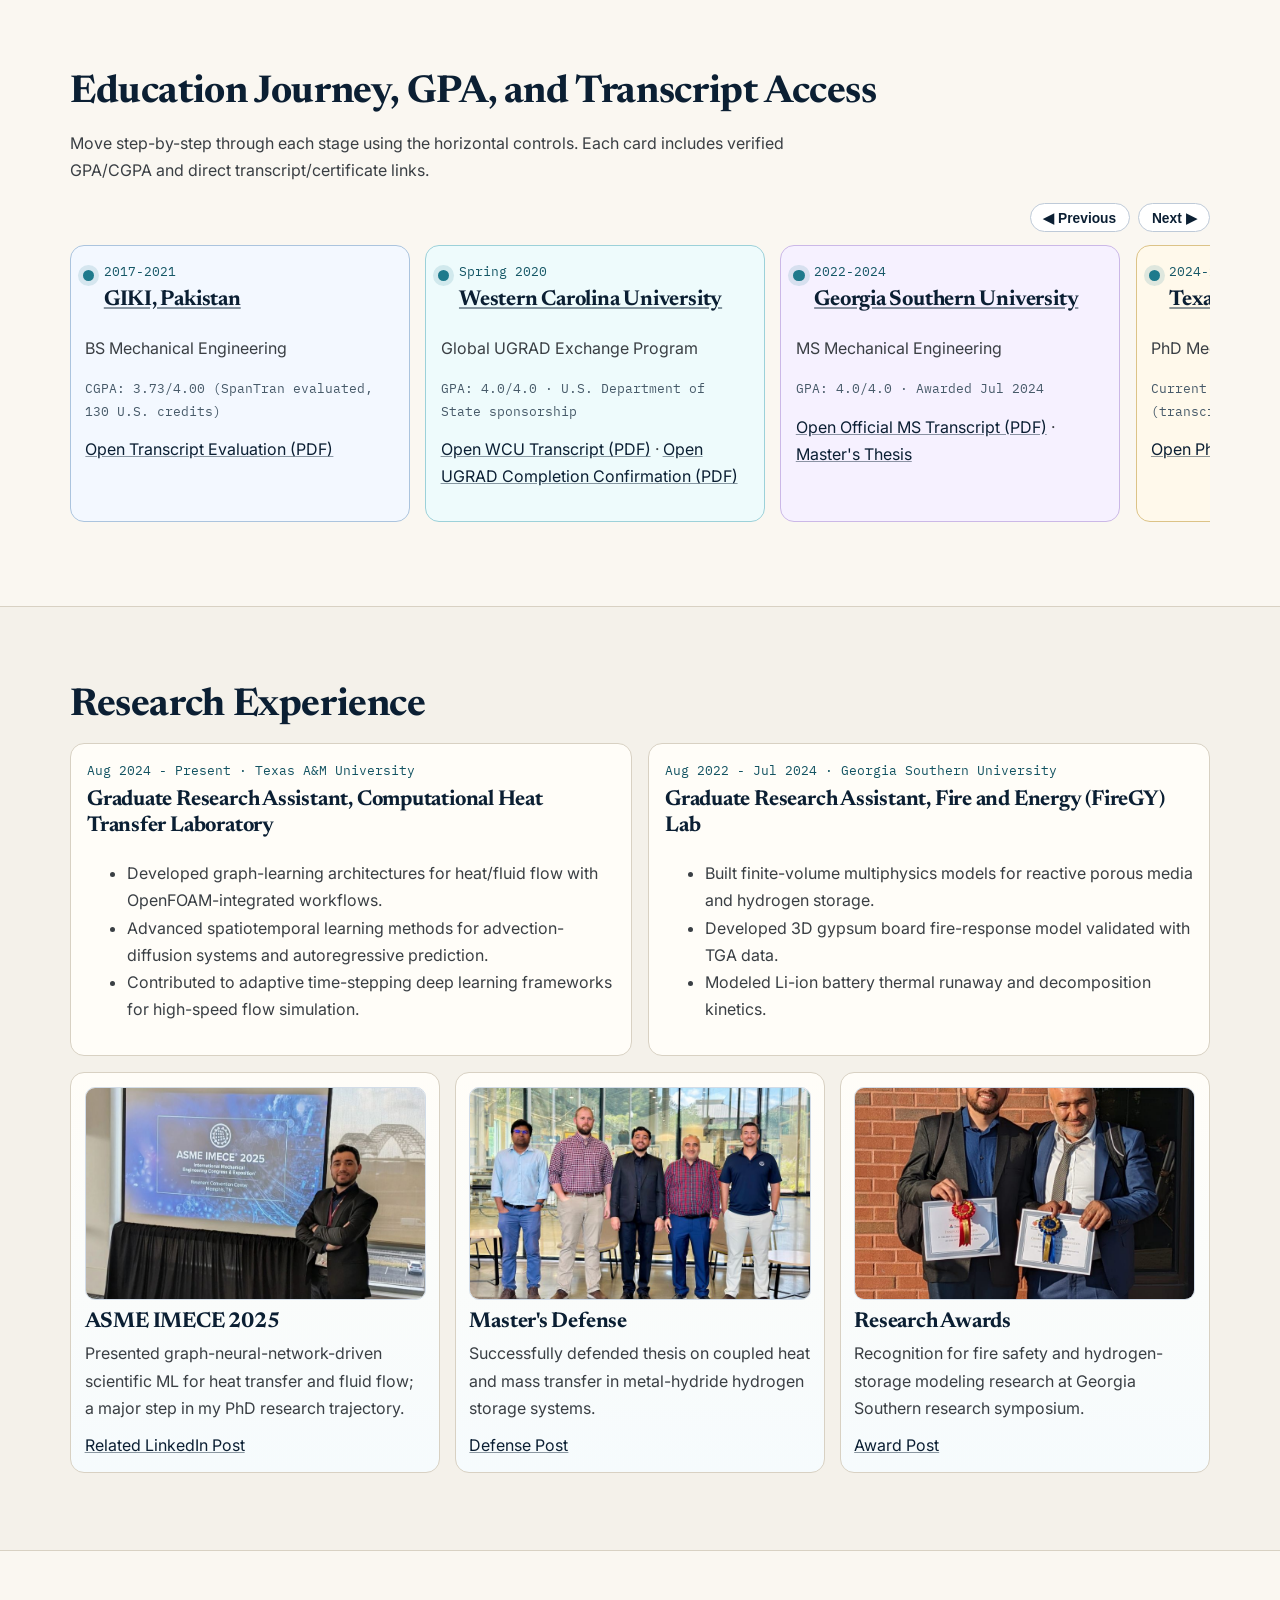
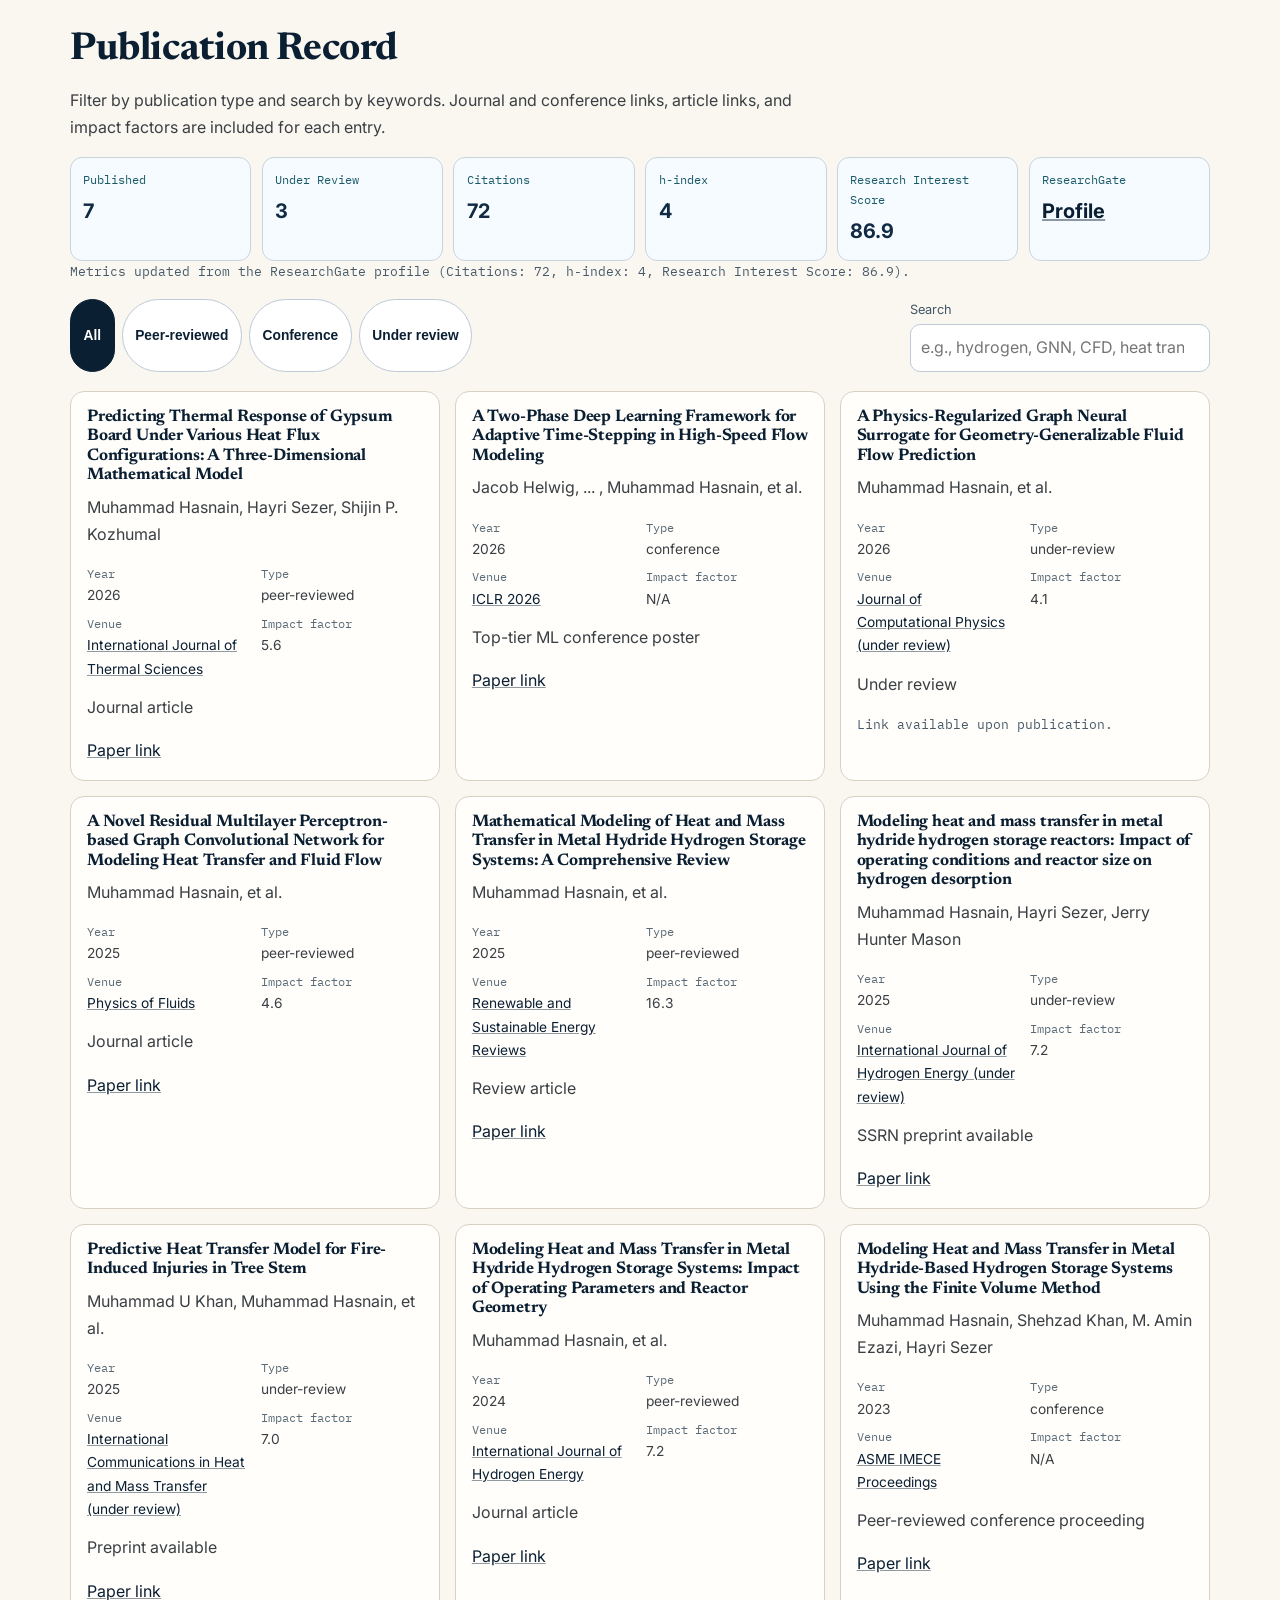
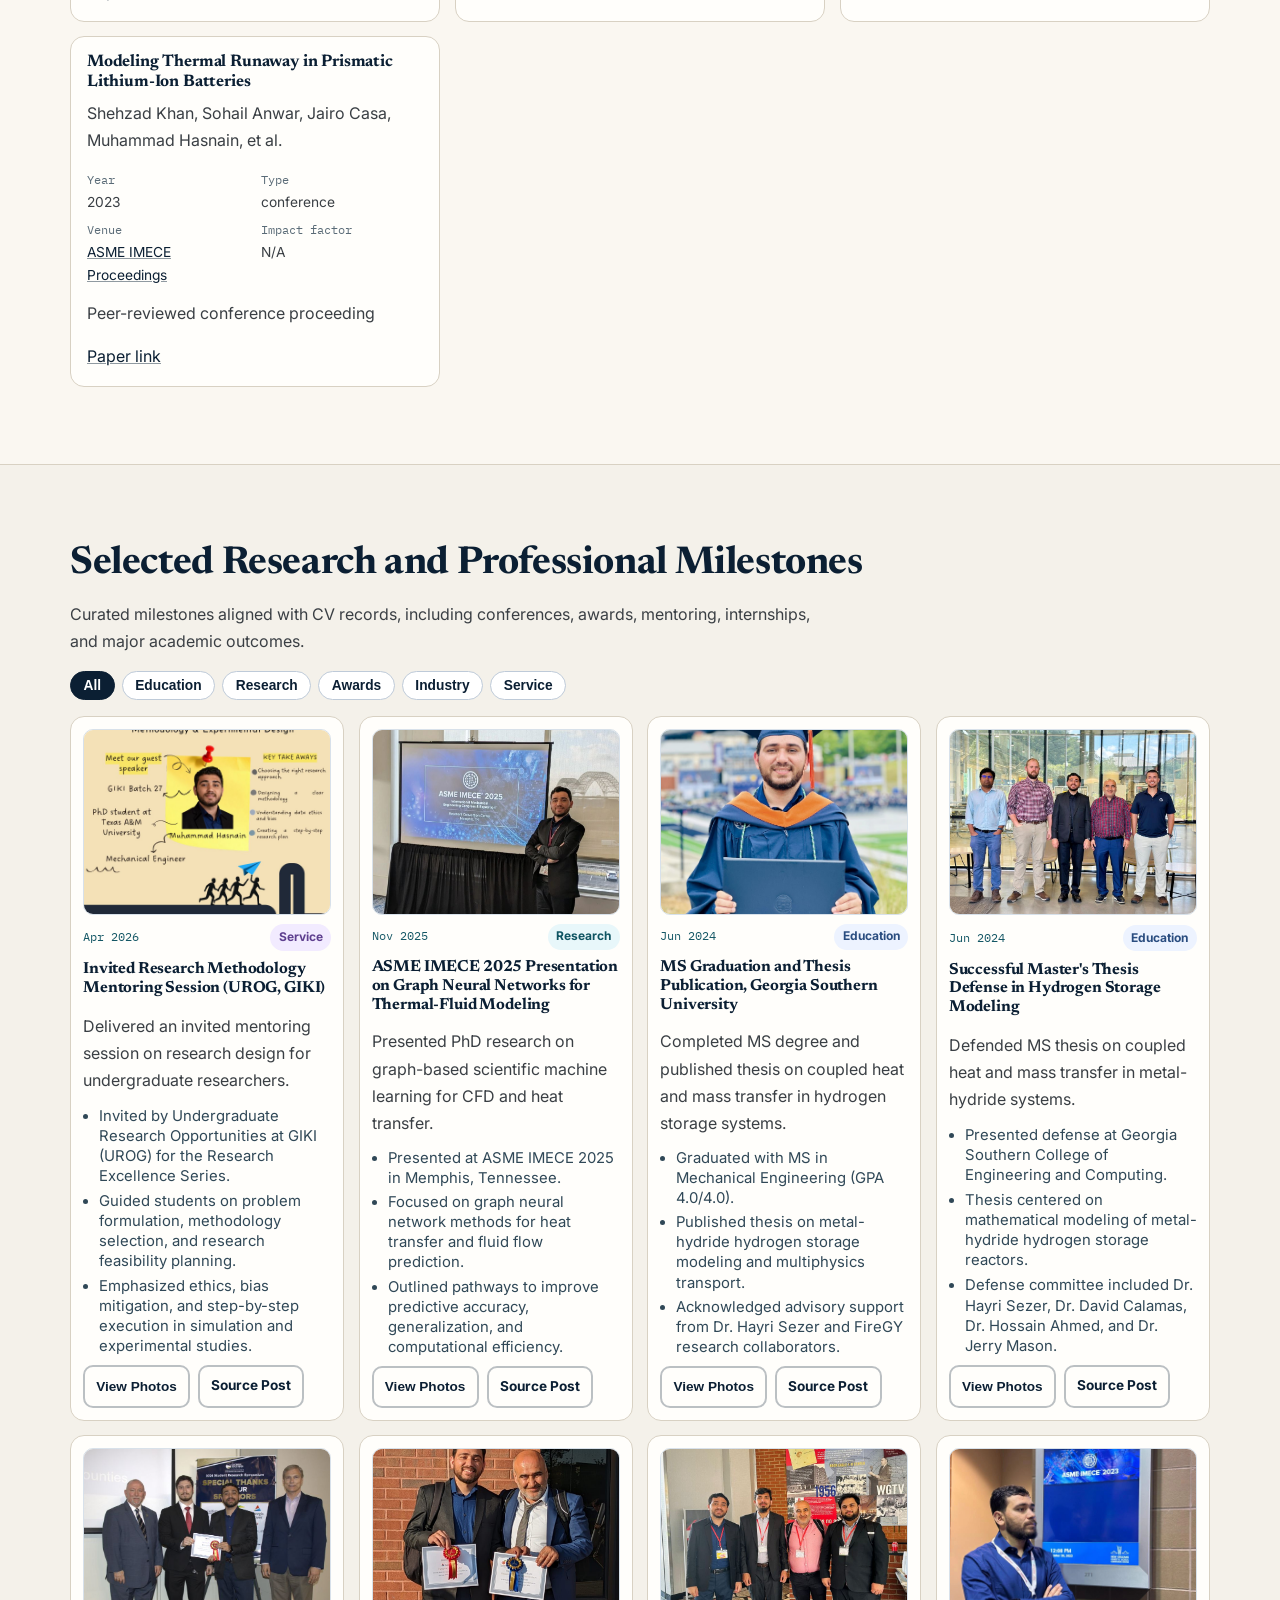
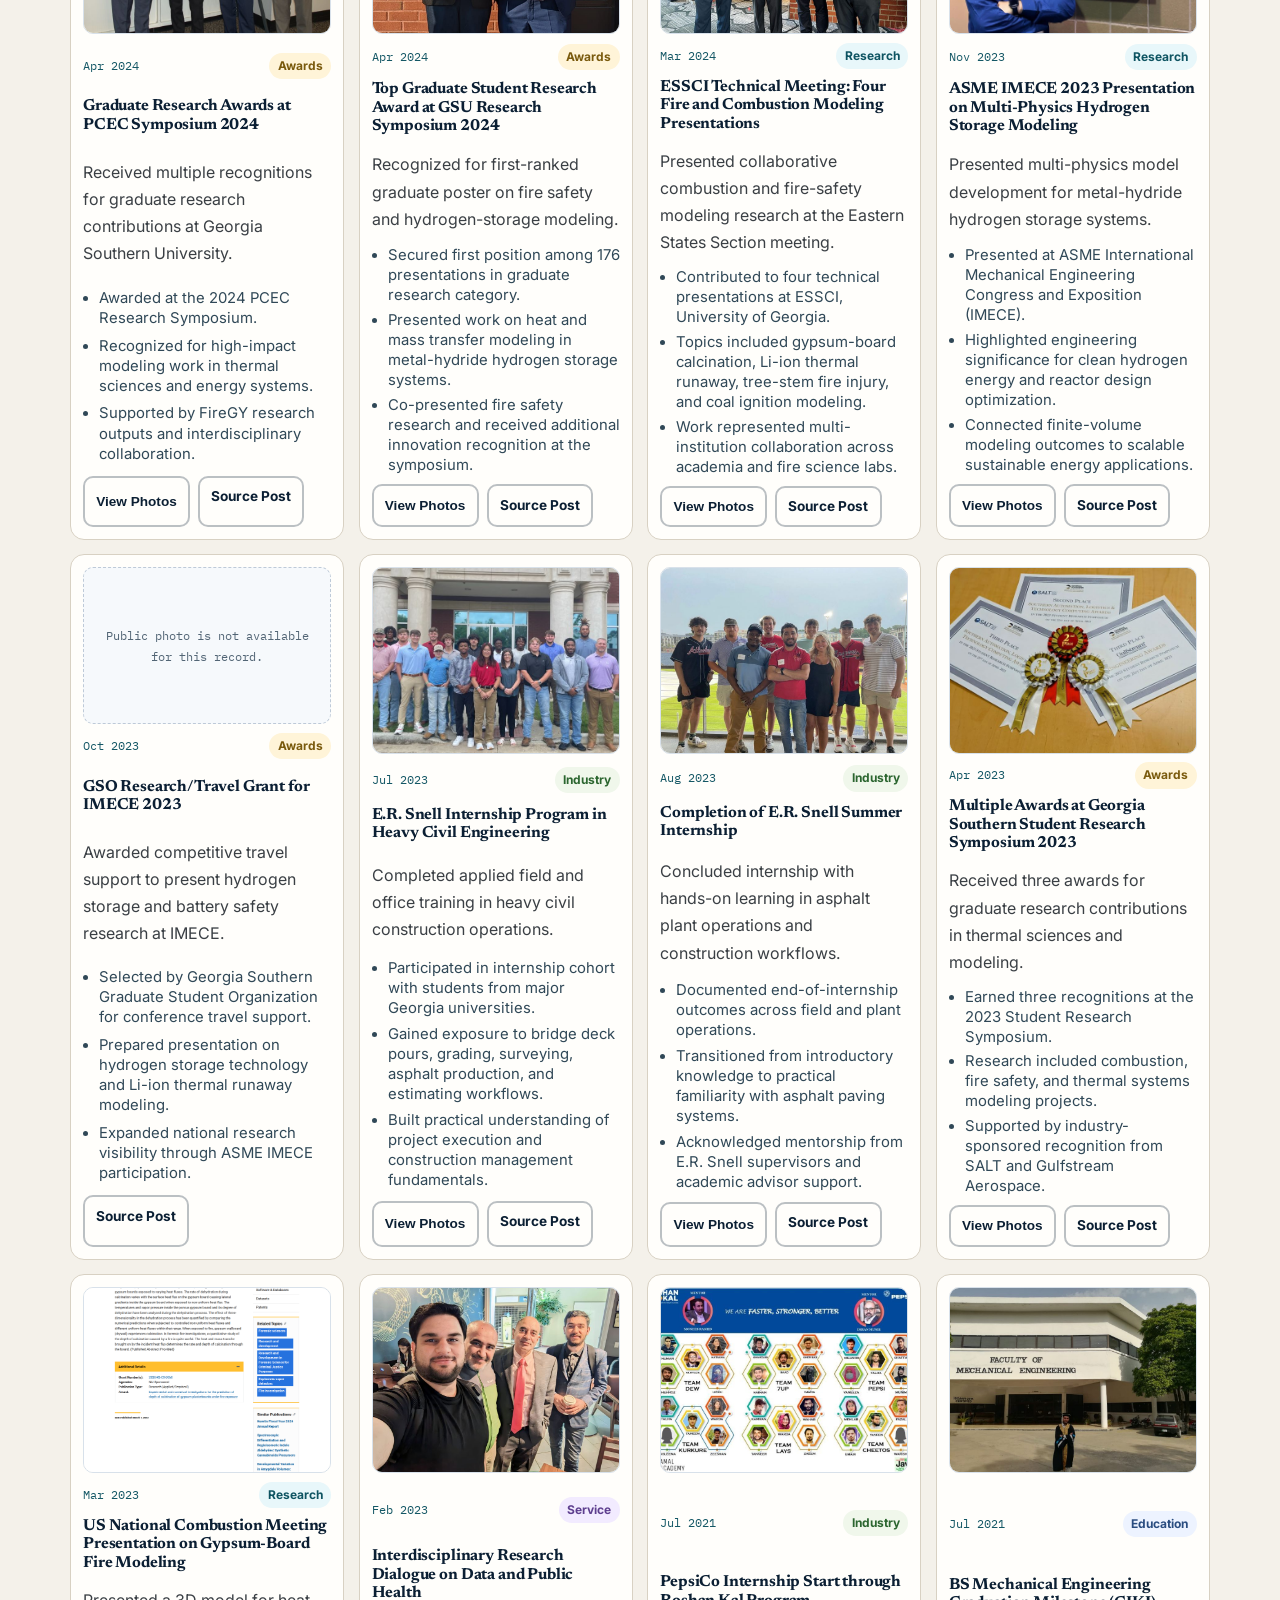
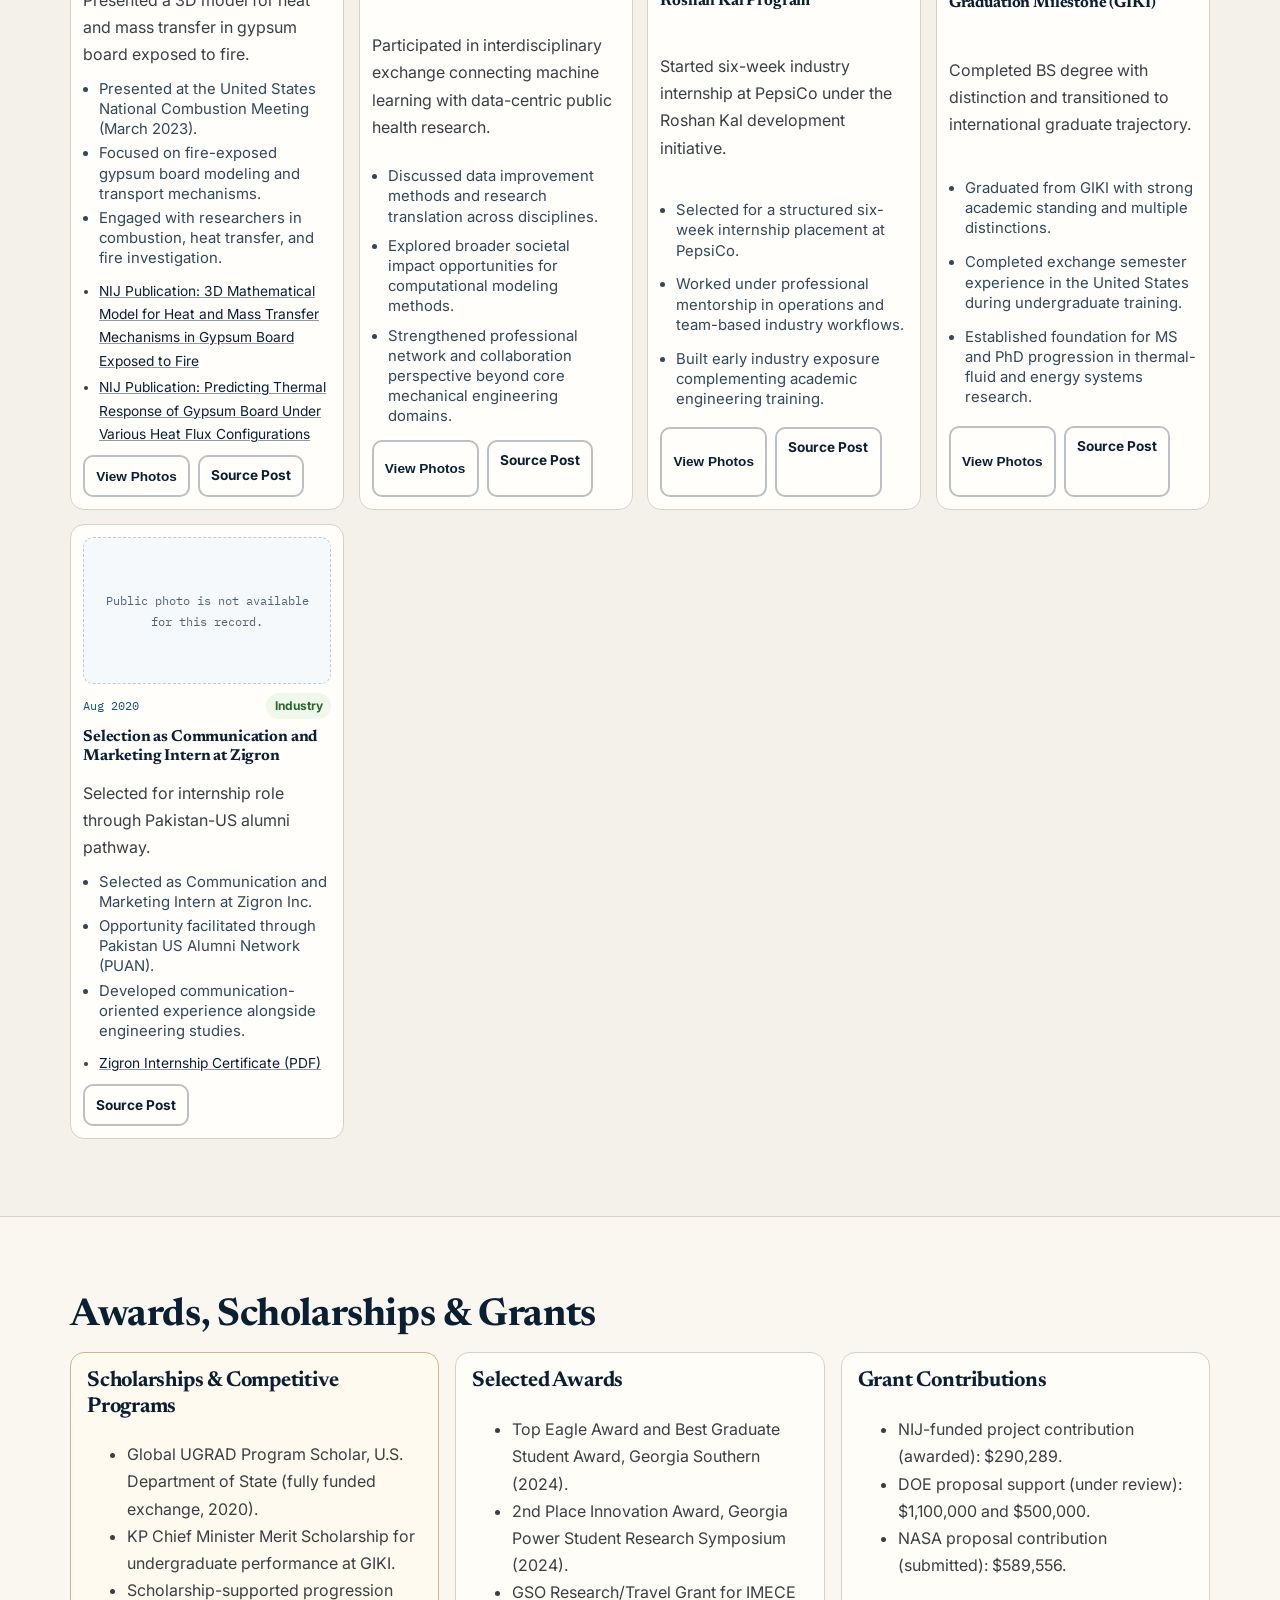
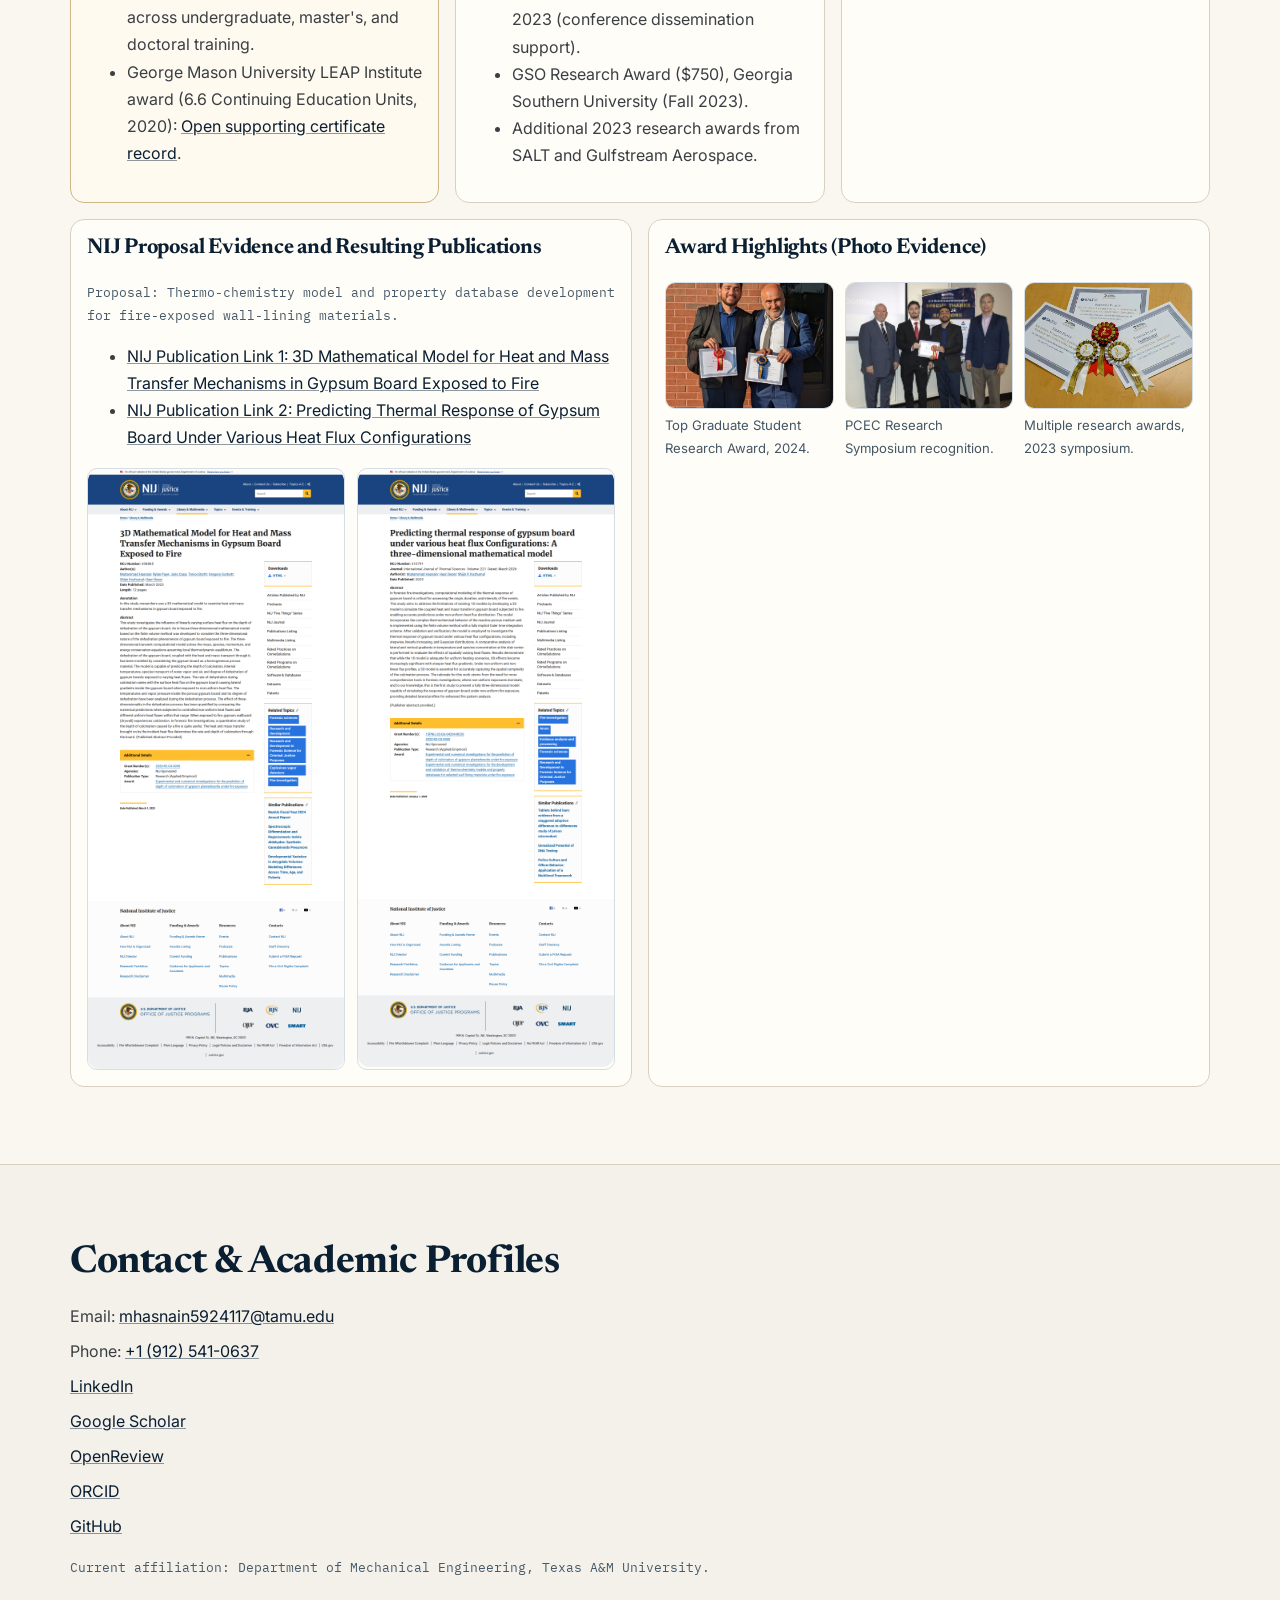
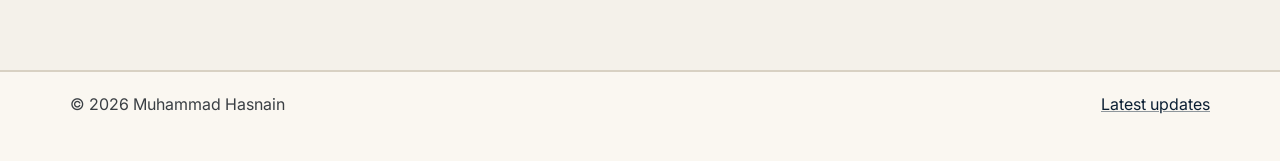
==== commit d536c439: "Update ResearchGate metrics for citations h-index and score Co-authored-by: Muhammad Hasnain <mhasna" ====
--- a/mhasnain.github.io/index.html
+++ b/mhasnain.github.io/index.html
@@ -130,7 +130,8 @@
             <ul class="quick-facts">
               <li><span class="fact-value">$350K+</span><span class="fact-label">Estimated scholarship-funded education</span></li>
               <li><span class="fact-value">4.0/4.0</span><span class="fact-label">PhD GPA (TAMU), MS GPA (GSU)</span></li>
-              <li><span class="fact-value">61+</span><span class="fact-label">Citations (CV snapshot)</span></li>
+              <li><span class="fact-value">72</span><span class="fact-label">Citations (ResearchGate)</span></li>
+              <li><span class="fact-value">4</span><span class="fact-label">h-index</span></li>
             </ul>
           </div>
           <div class="hero-media">
@@ -299,14 +300,22 @@
             </article>
             <article class="stat-card">
               <p class="stat-label">Citations</p>
-              <p class="stat-value">61+</p>
+              <p class="stat-value">72</p>
+            </article>
+            <article class="stat-card">
+              <p class="stat-label">h-index</p>
+              <p class="stat-value">4</p>
+            </article>
+            <article class="stat-card">
+              <p class="stat-label">Research Interest Score</p>
+              <p class="stat-value">86.9</p>
             </article>
             <article class="stat-card">
               <p class="stat-label">ResearchGate</p>
               <p class="stat-value"><a href="https://www.researchgate.net/profile/Muhammad-Hasnain-40?ev=hdr_xprf" target="_blank" rel="noopener">Profile</a></p>
             </article>
           </div>
-          <p class="mono-note">Latest citation and reads counters are maintained directly on the ResearchGate profile.</p>
+          <p class="mono-note">Metrics updated from the ResearchGate profile (Citations: 72, h-index: 4, Research Interest Score: 86.9).</p>
 
           <div class="pub-controls">
             <div class="chip-row">
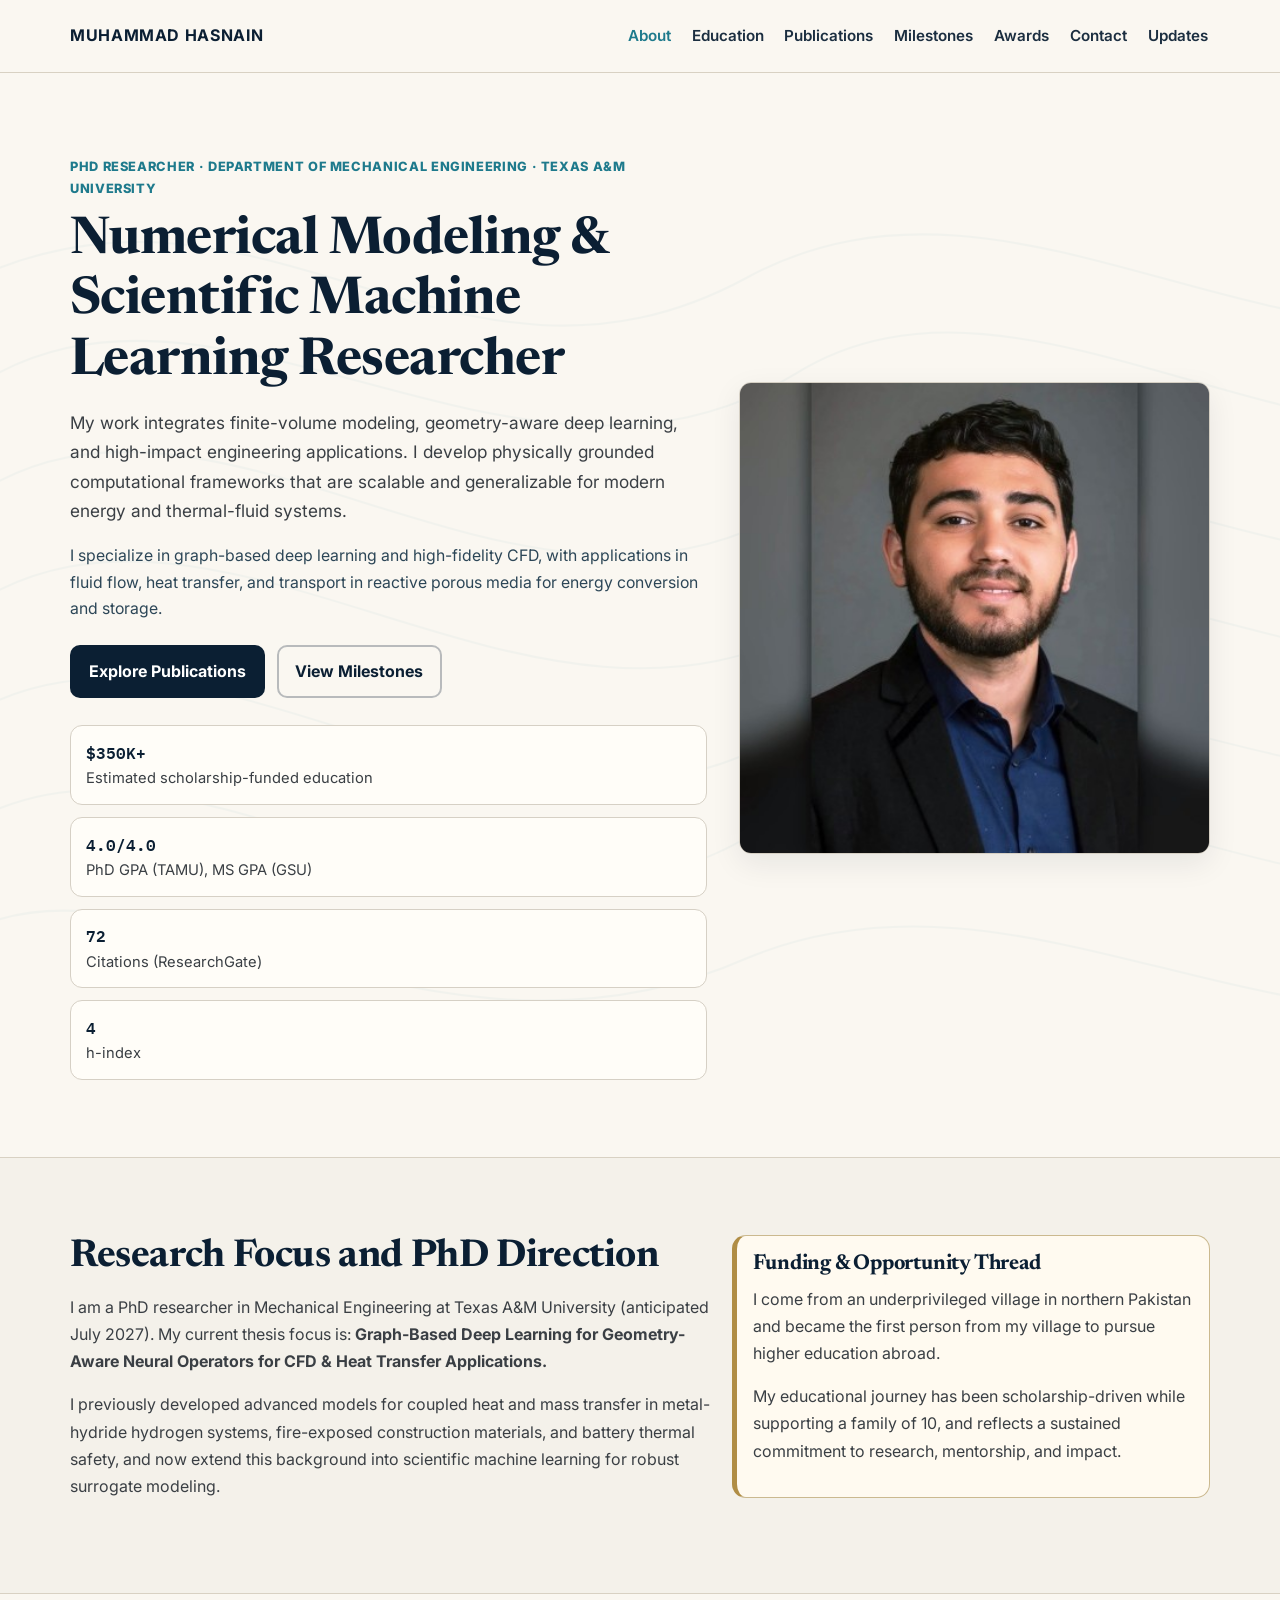
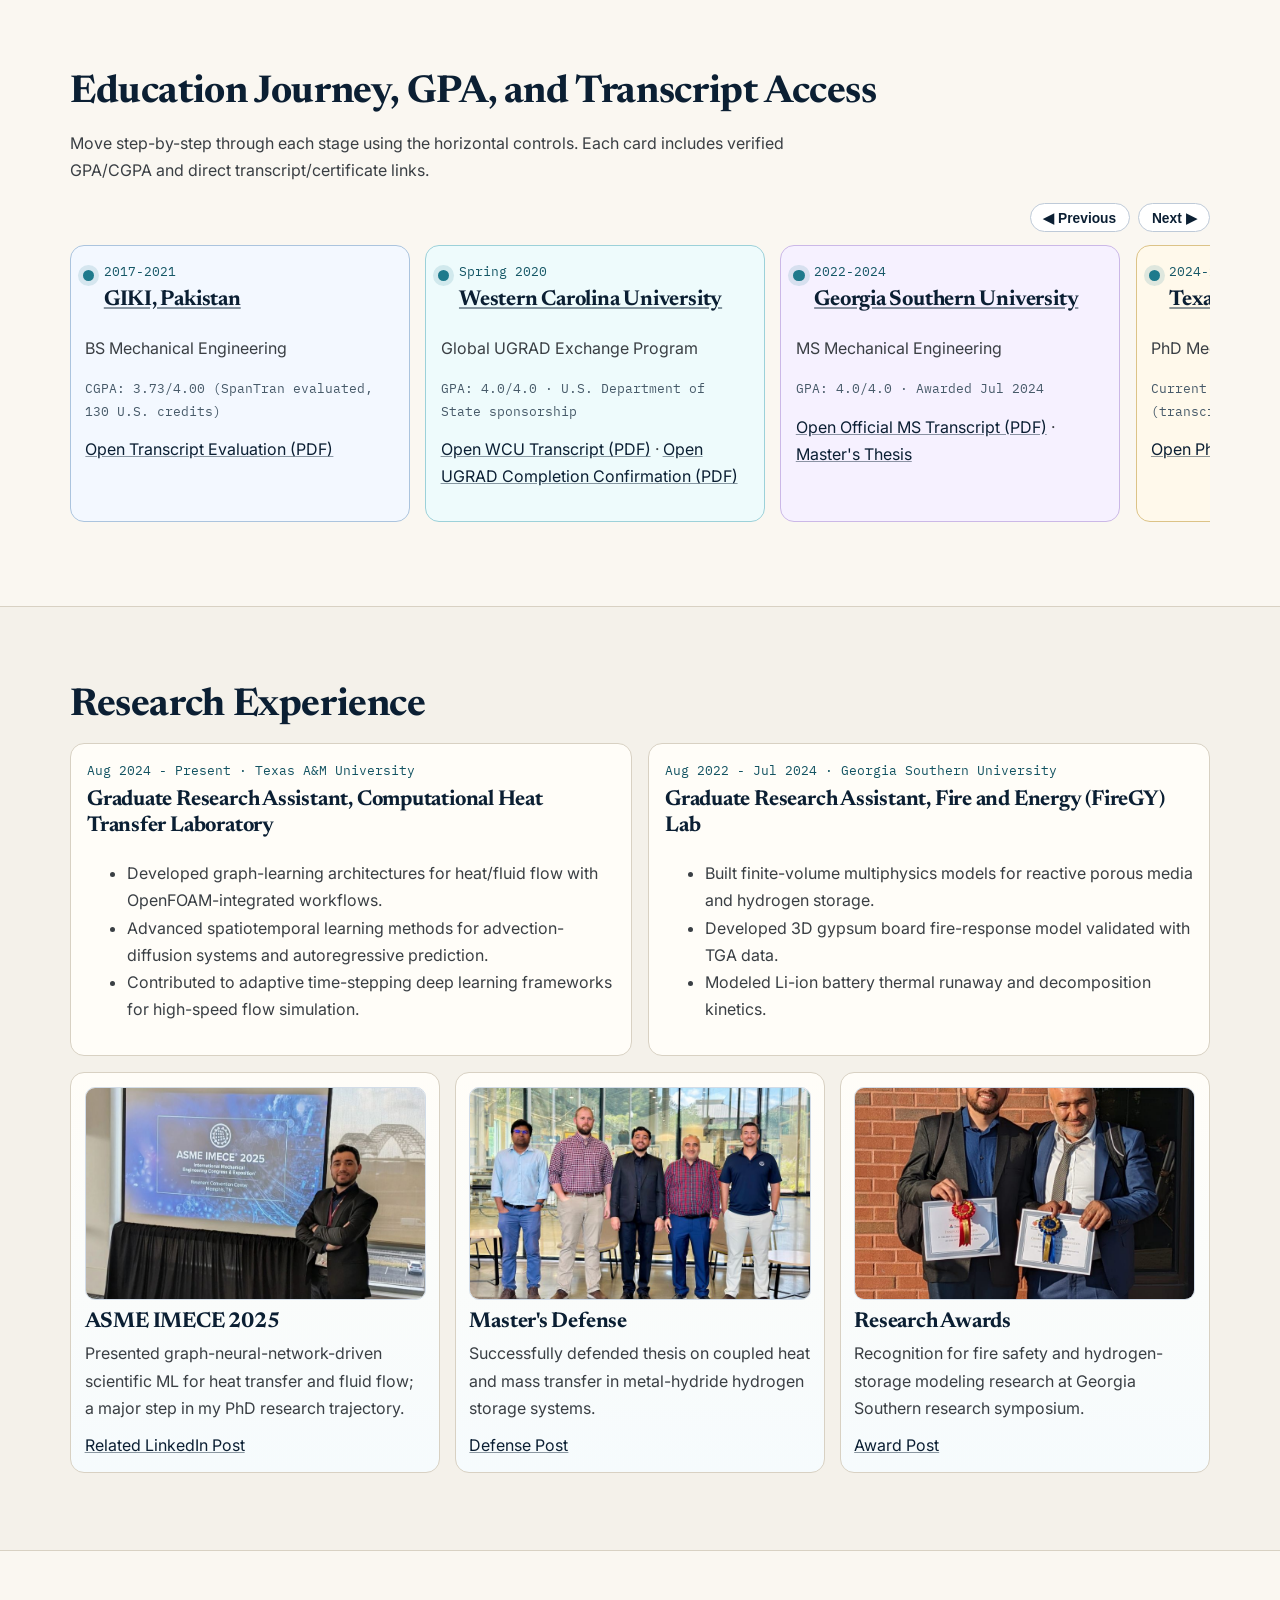
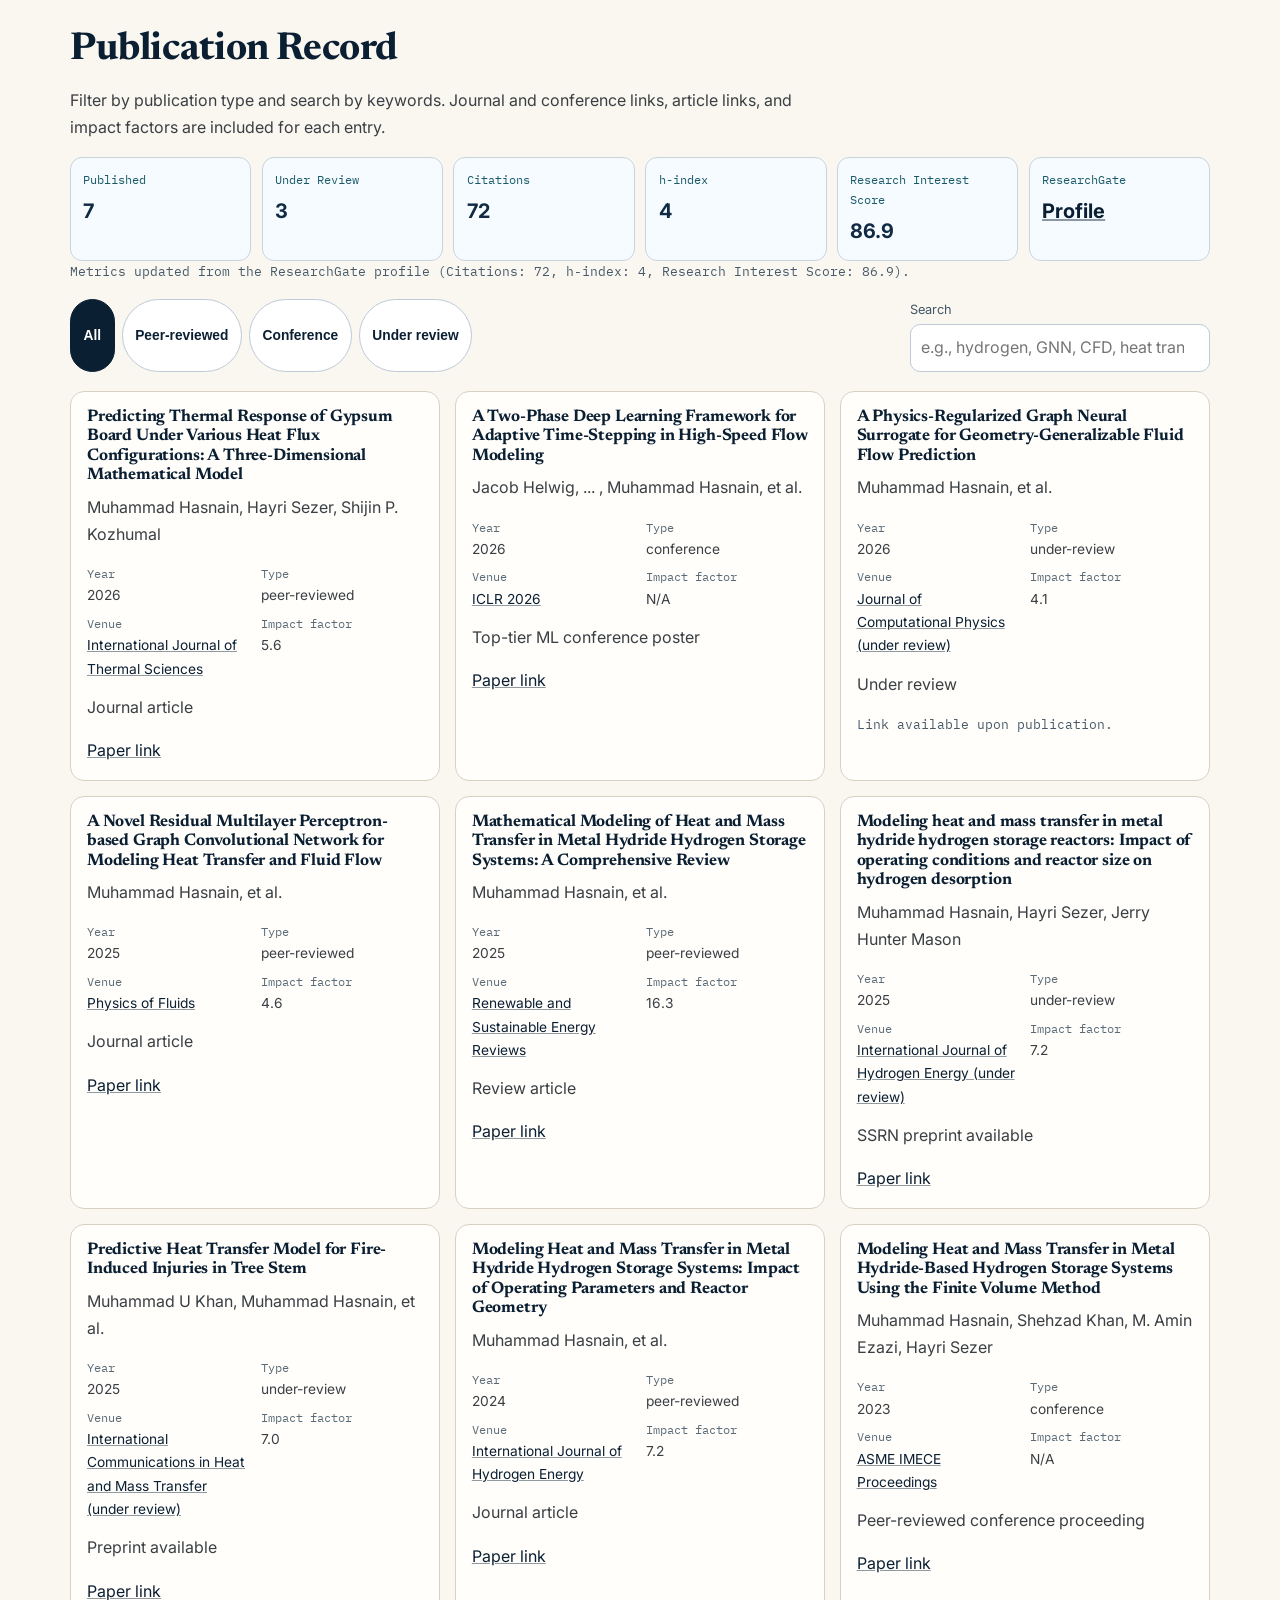
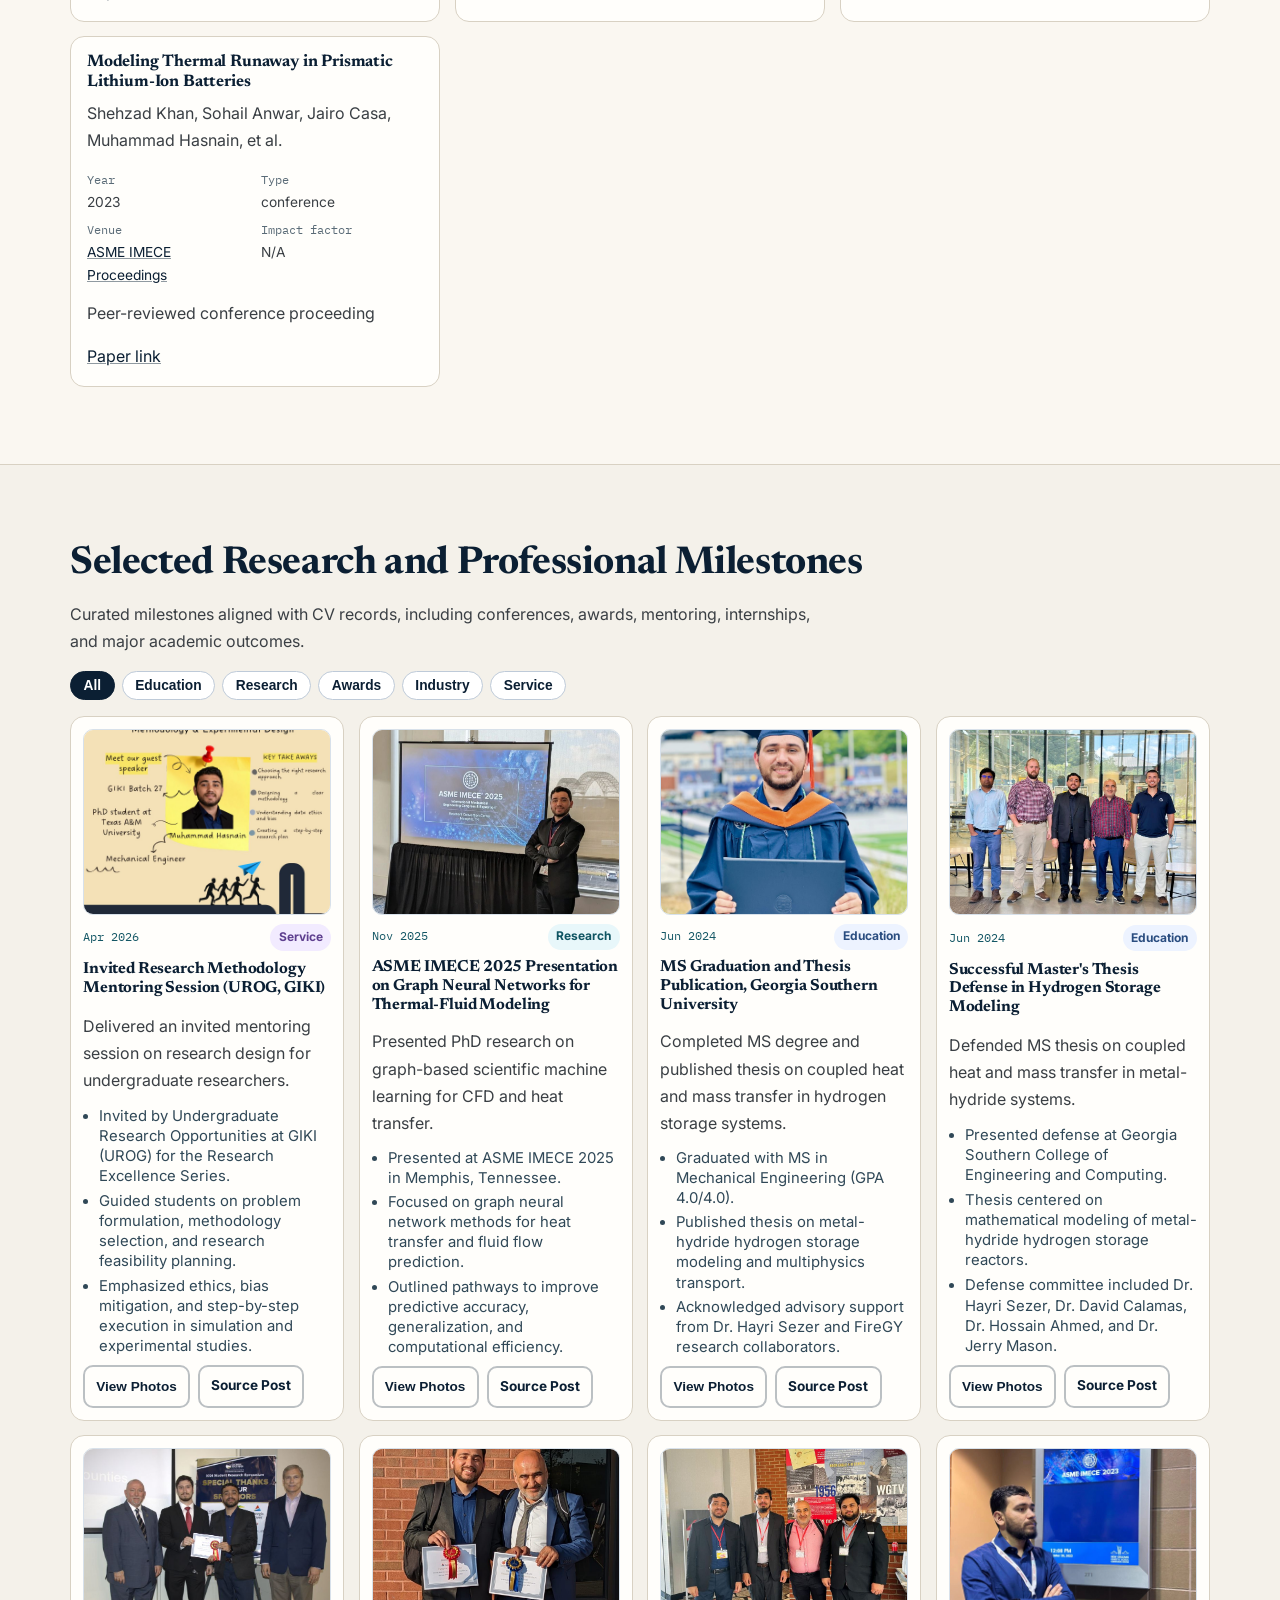
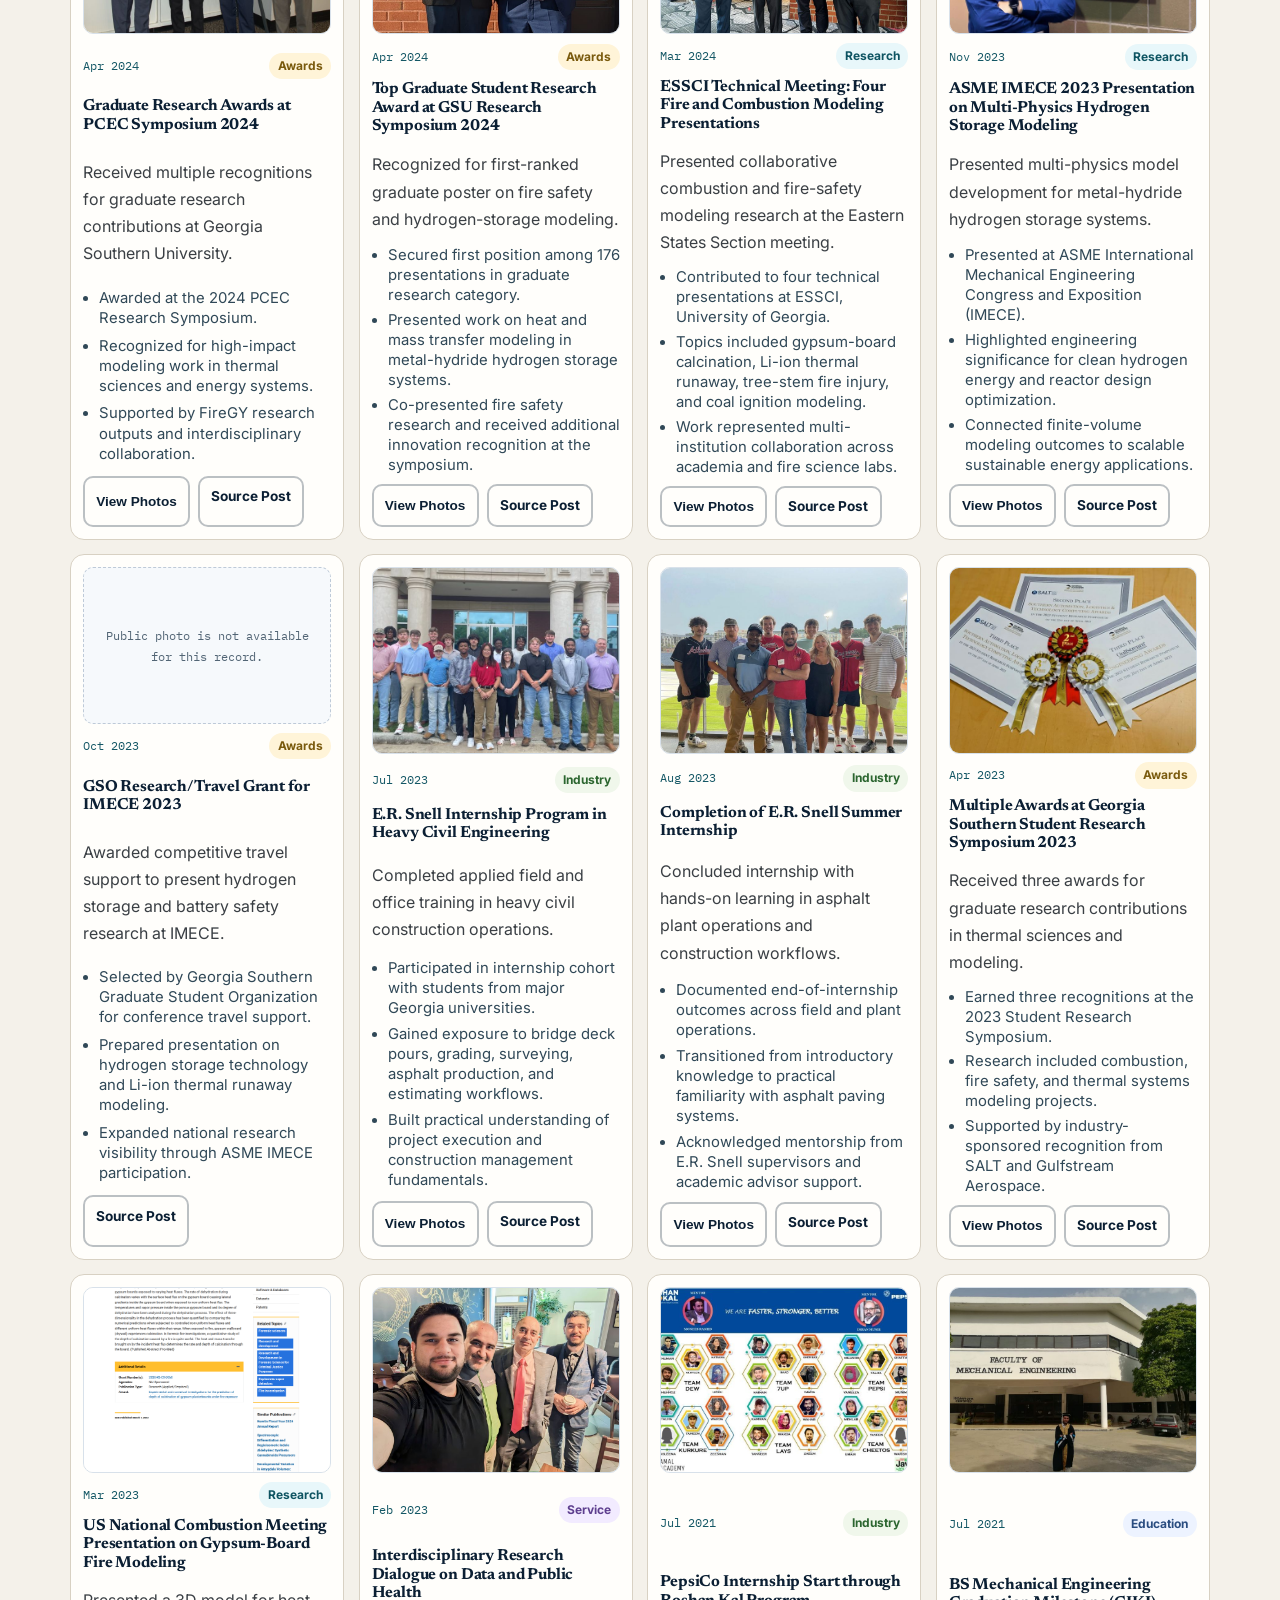
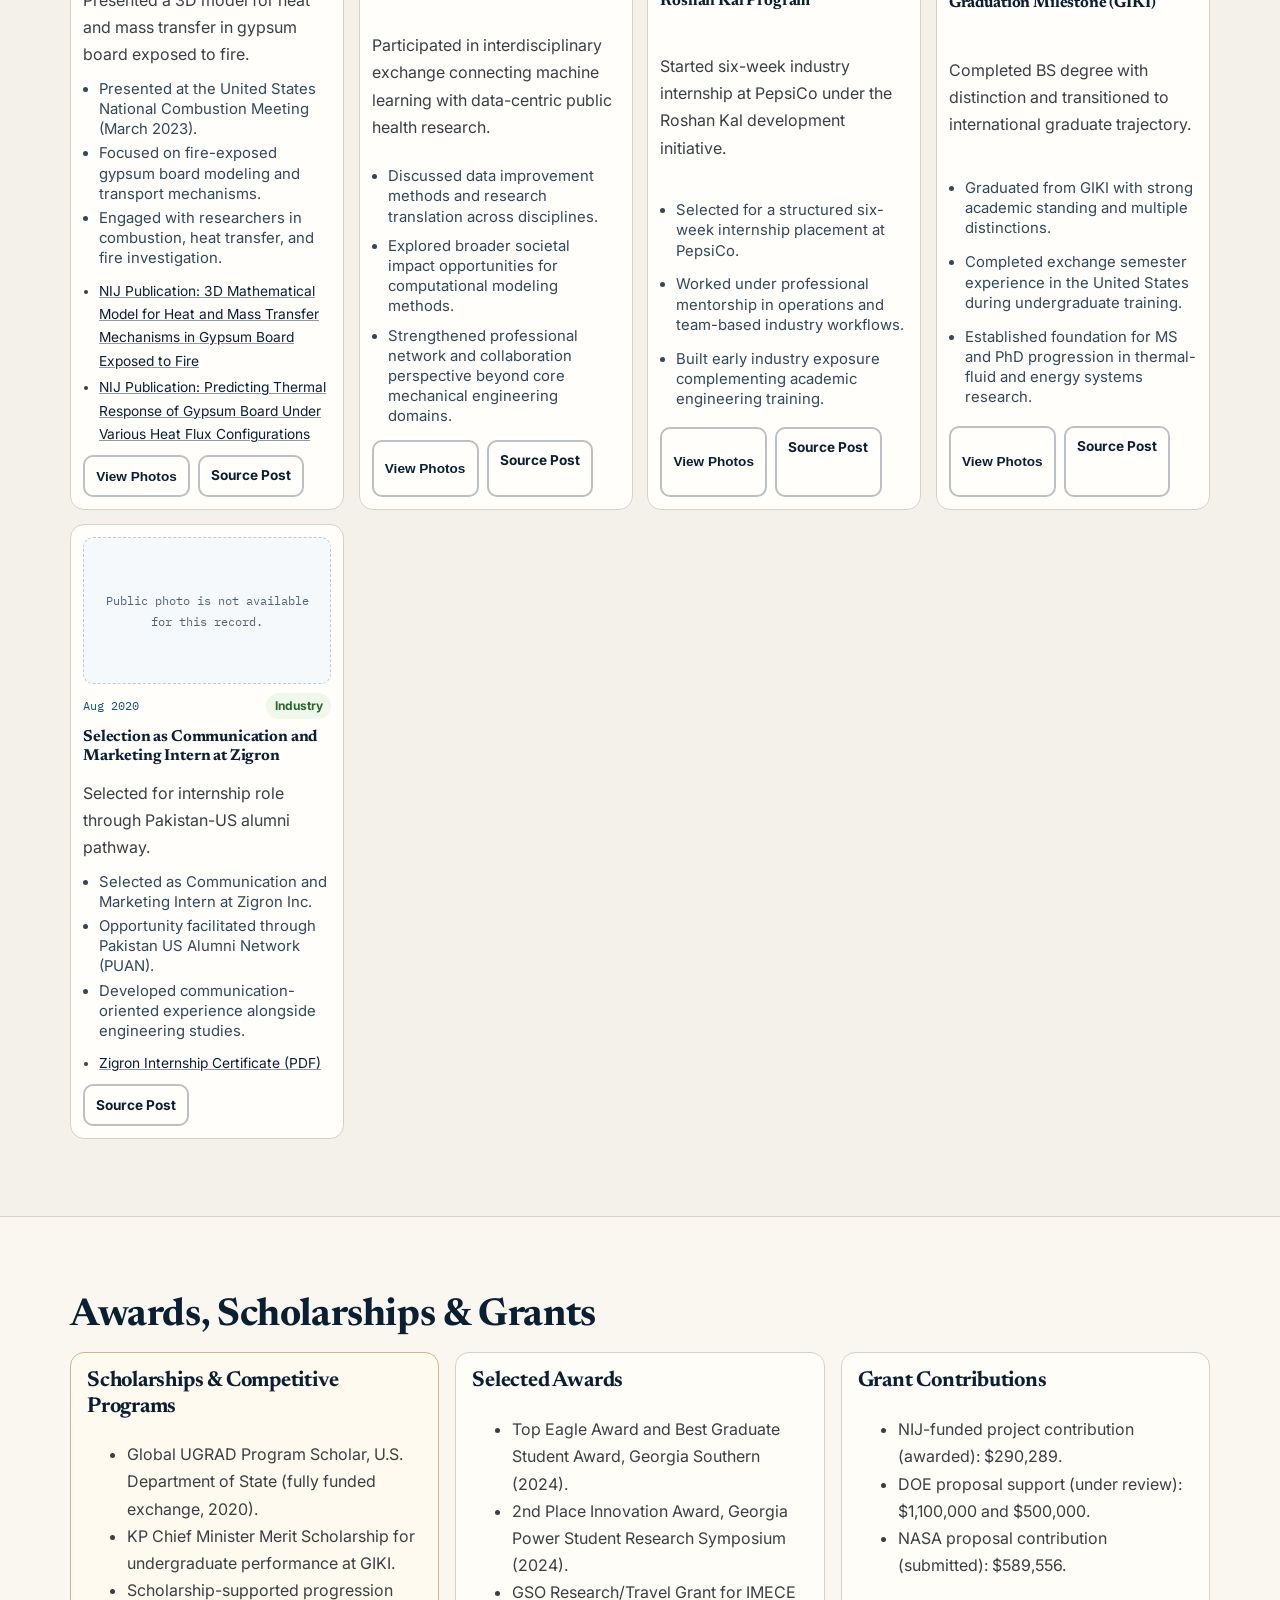
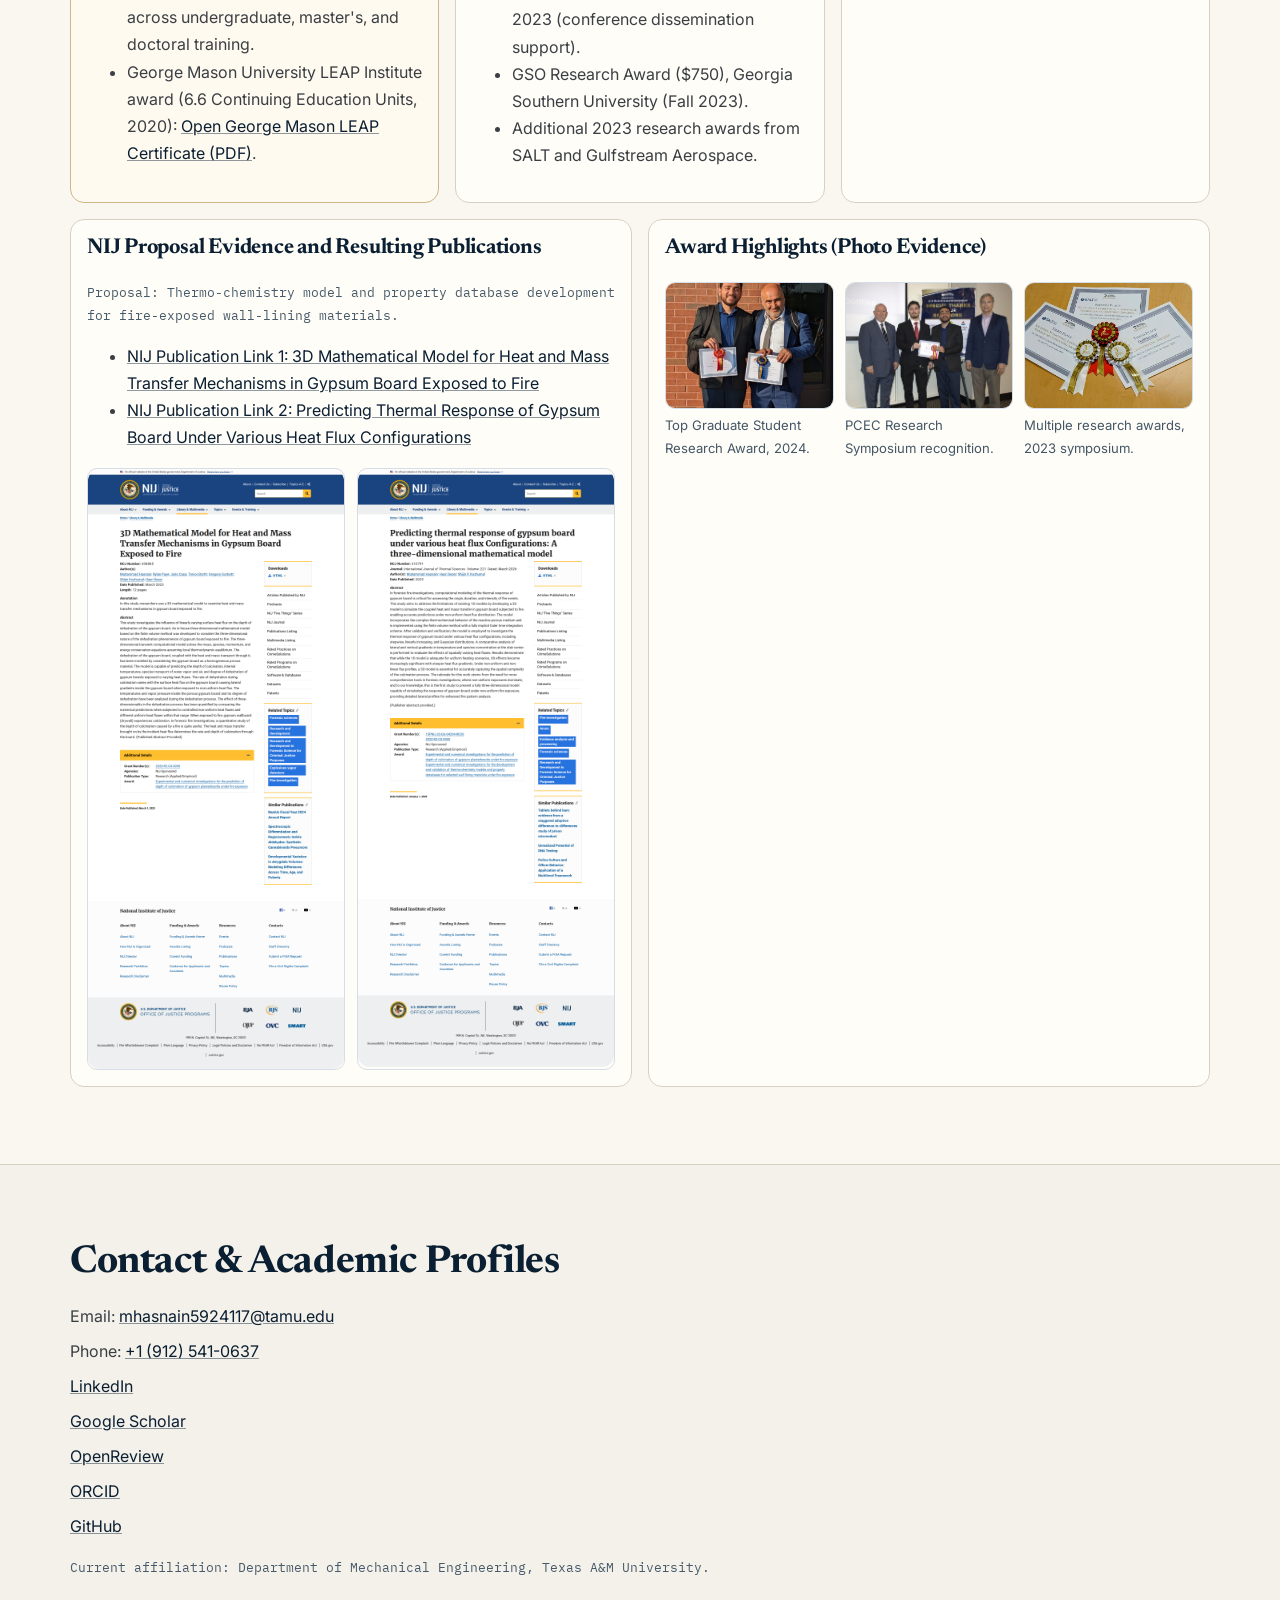
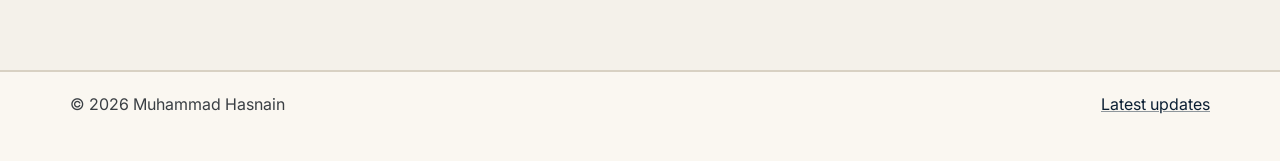
==== commit 7b9c3e88: "Add George Mason LEAP certificate asset and website link Co-authored-by: Muhammad Hasnain <mhasnain5" ====
--- a/mhasnain.github.io/index.html
+++ b/mhasnain.github.io/index.html
@@ -365,7 +365,7 @@
                 <li>Scholarship-supported progression across undergraduate, master's, and doctoral training.</li>
                 <li>
                   George Mason University LEAP Institute award (6.6 Continuing Education Units, 2020):
-                  <a href="assets/docs/ugrad-certificate-letter-4gpa.pdf" target="_blank" rel="noopener">Open supporting certificate record</a>.
+                  <a href="assets/docs/george-mason-leap-certificate.pdf" target="_blank" rel="noopener">Open George Mason LEAP Certificate (PDF)</a>.
                 </li>
               </ul>
             </article>
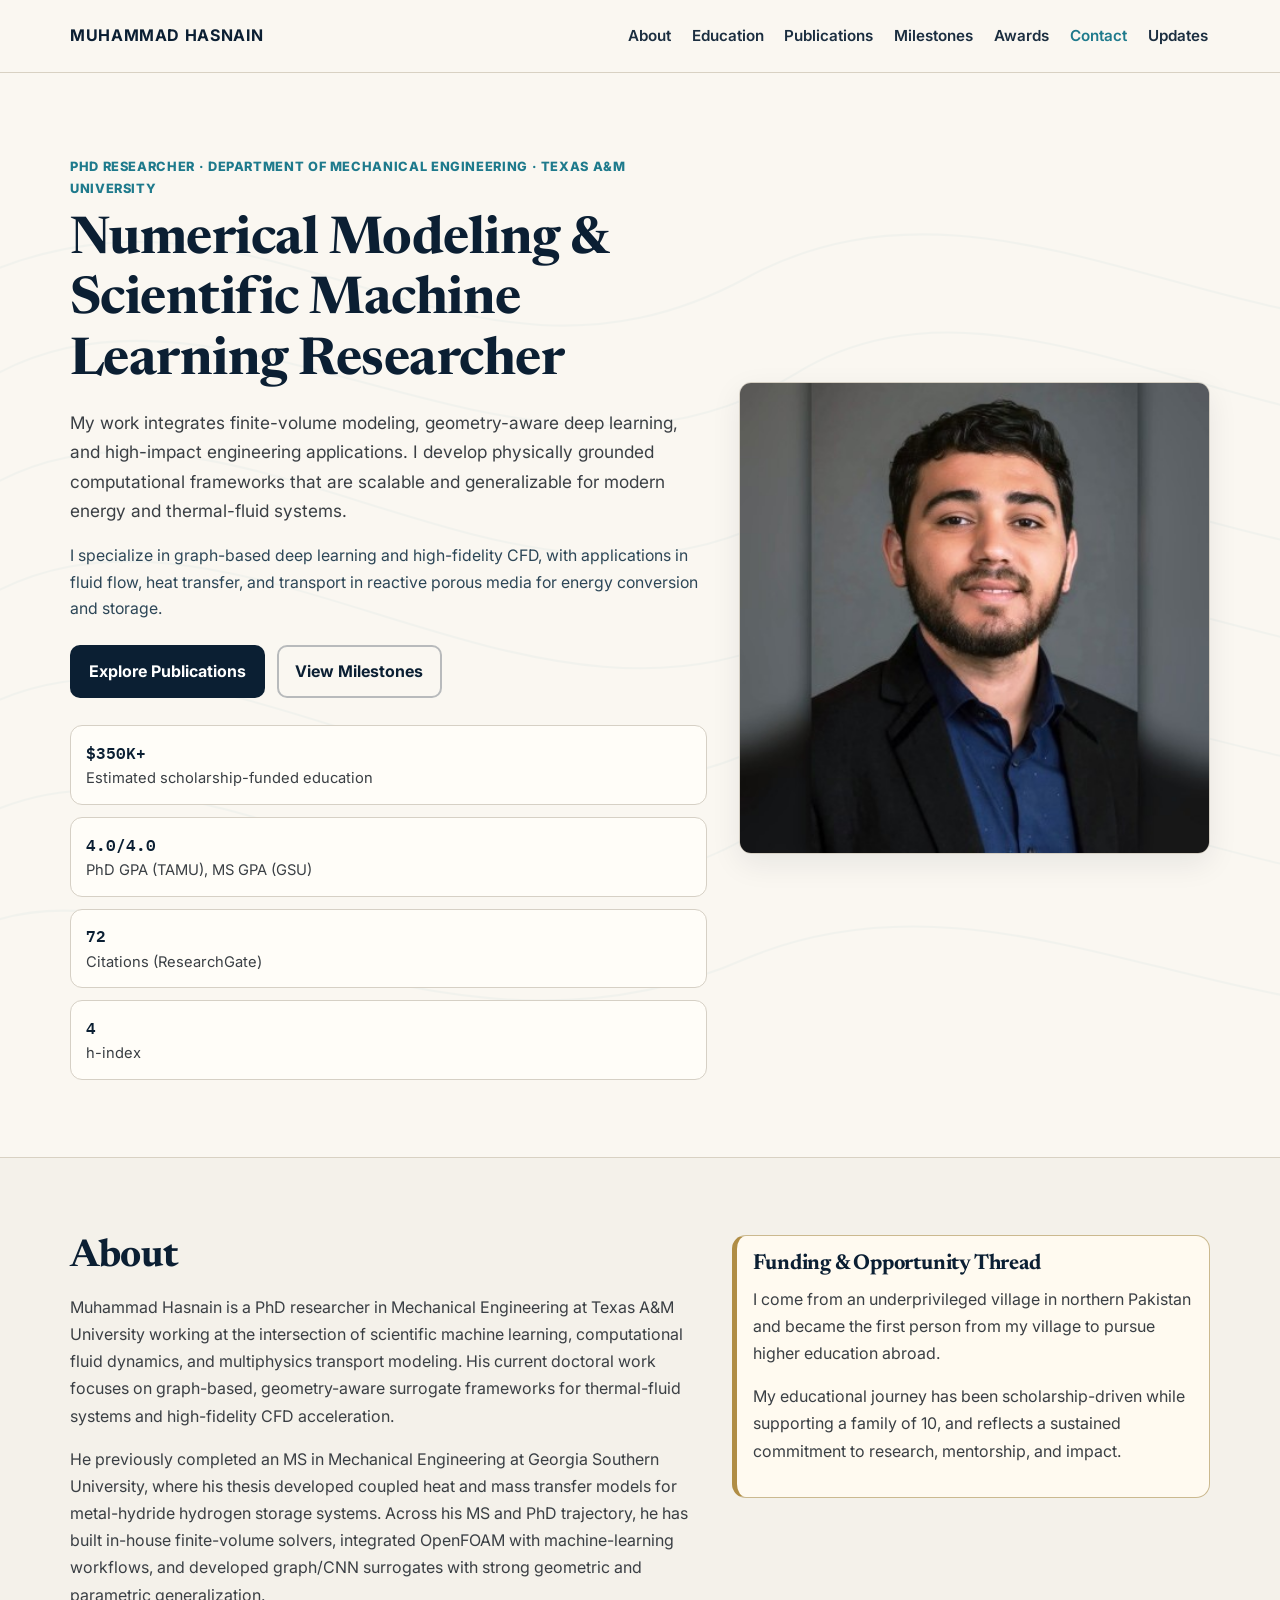
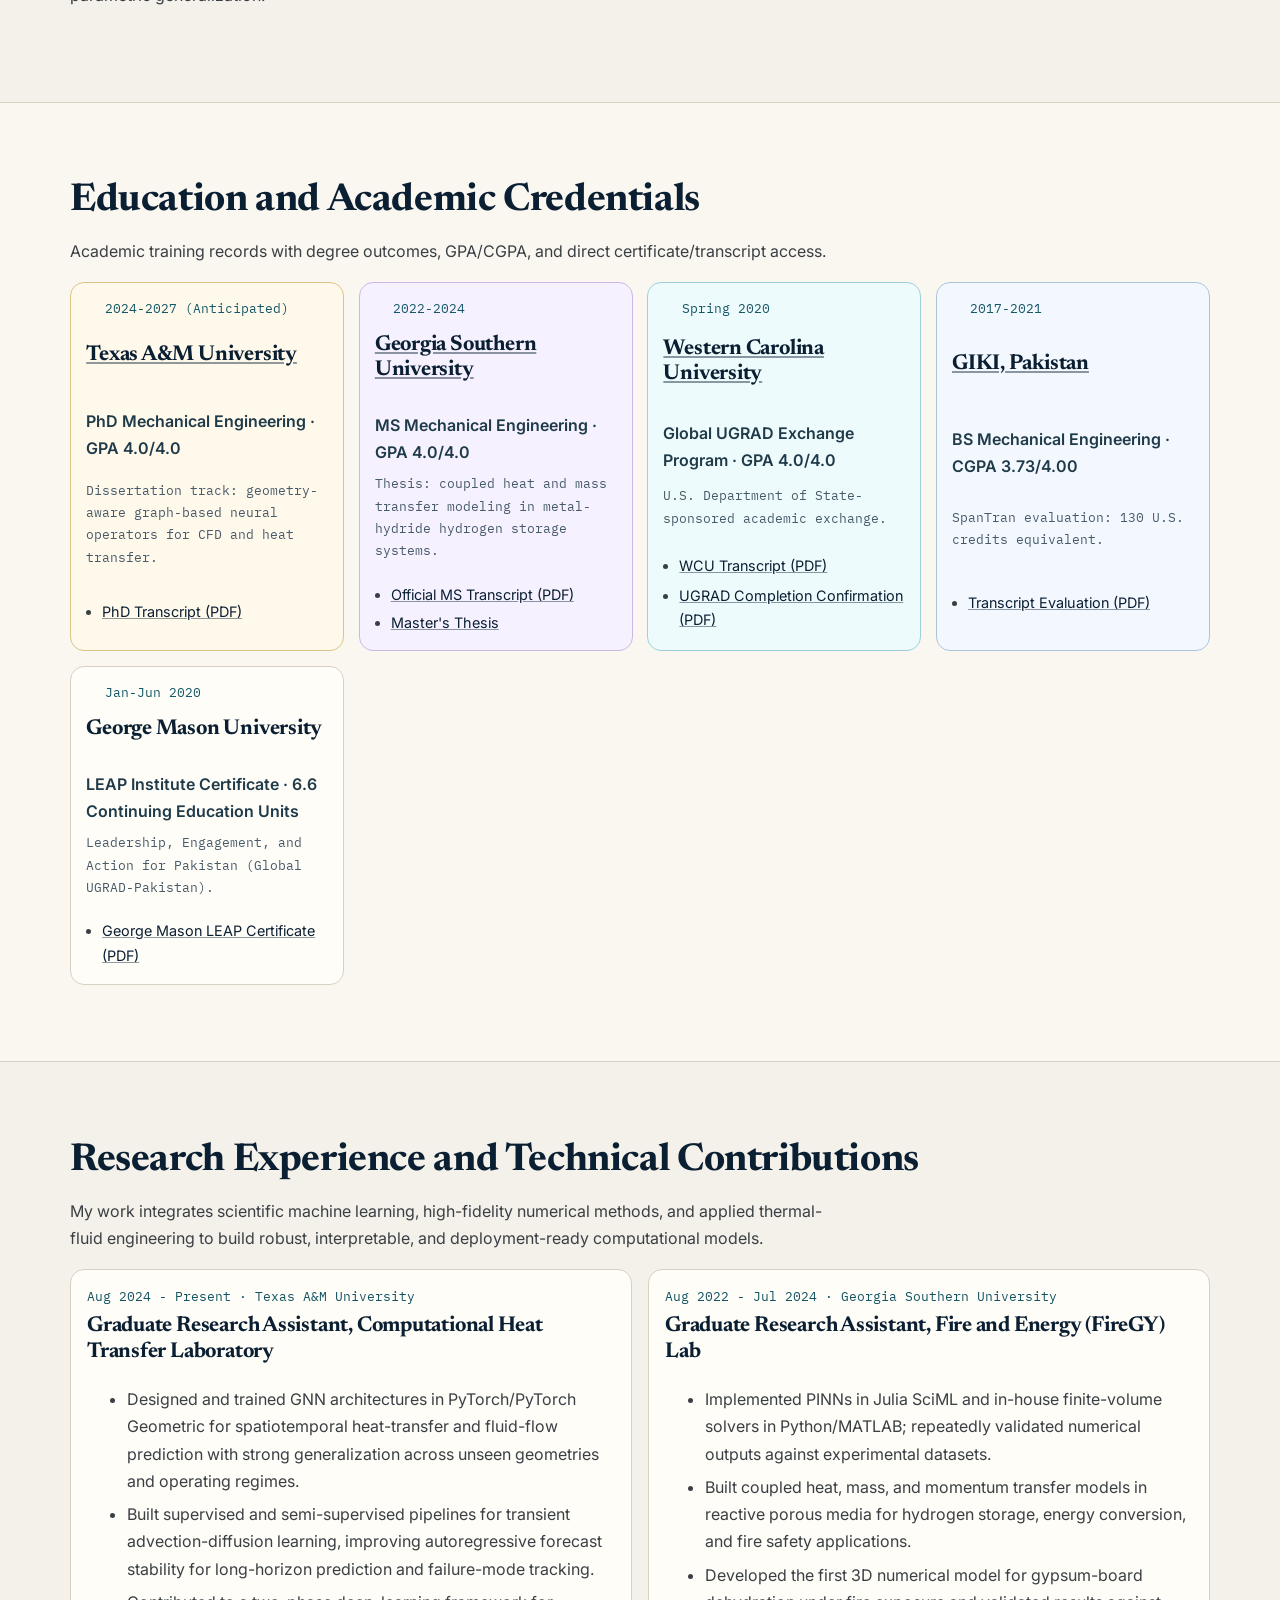
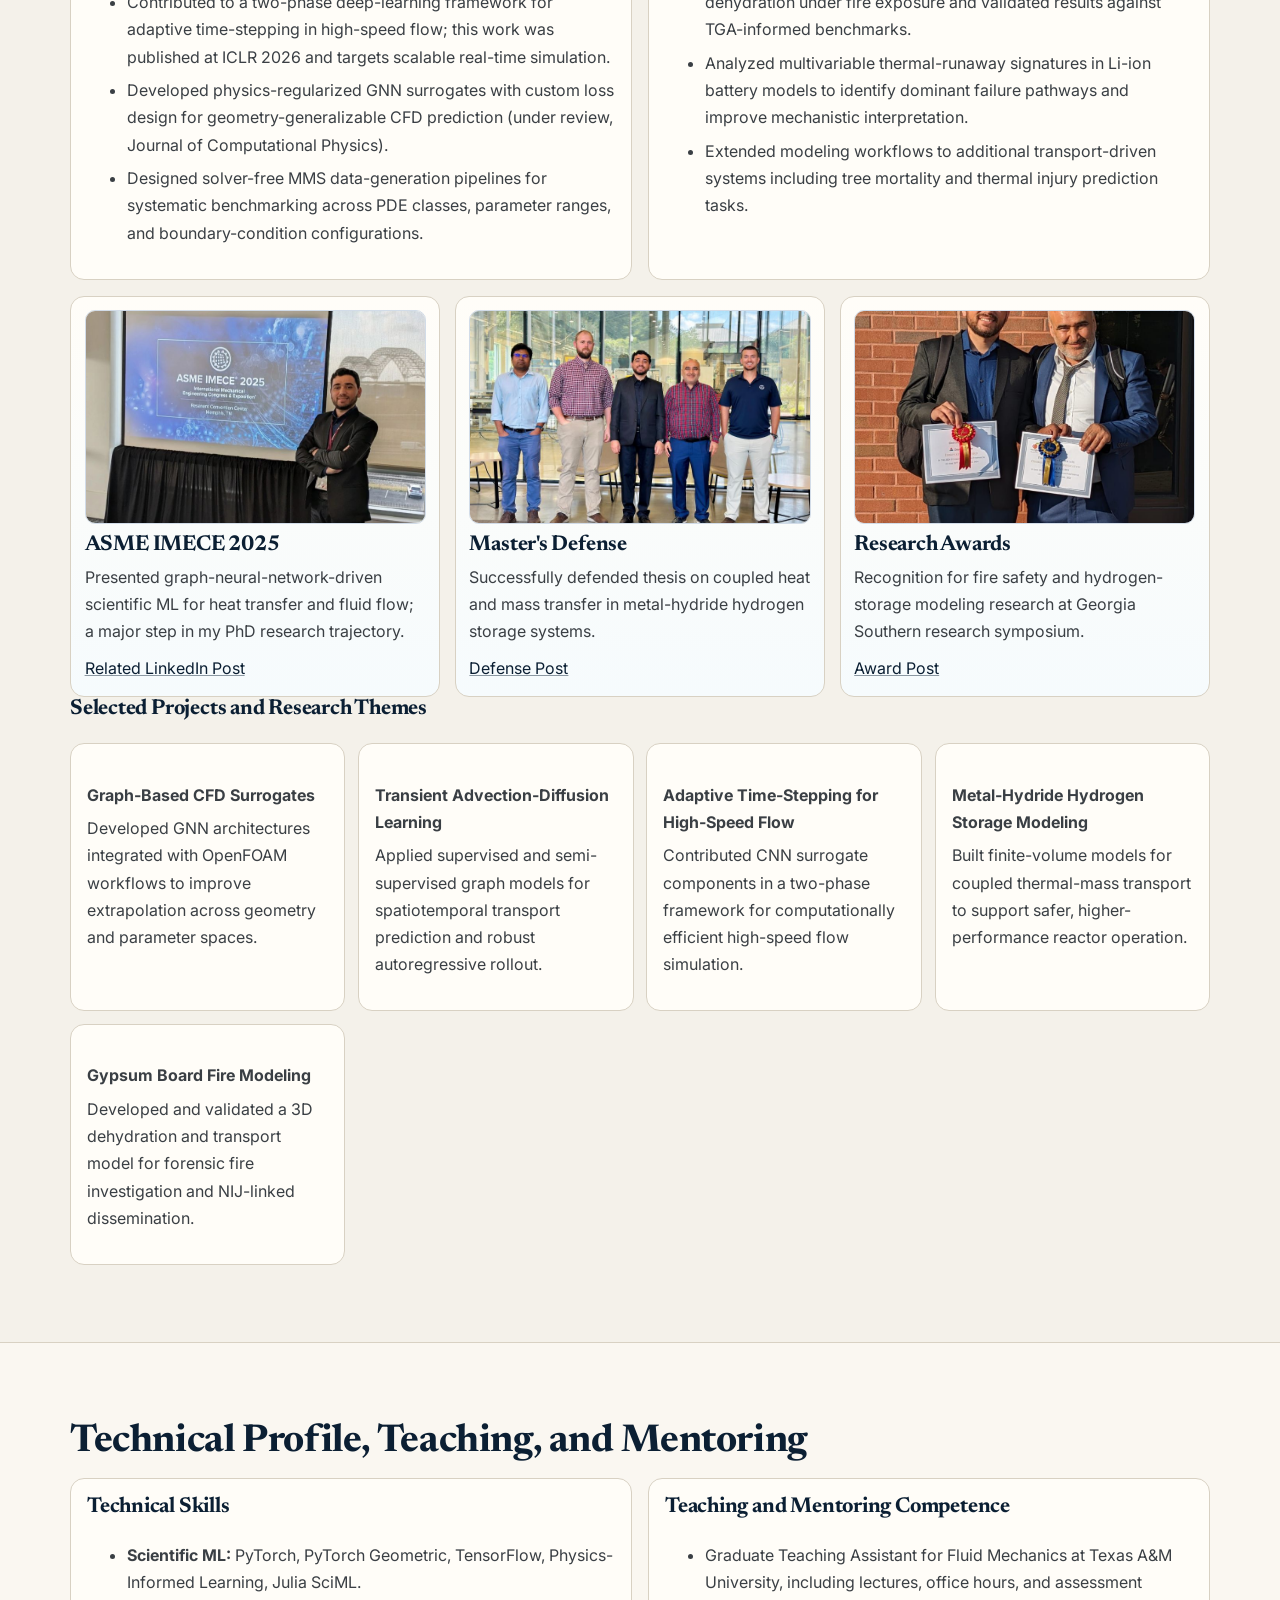
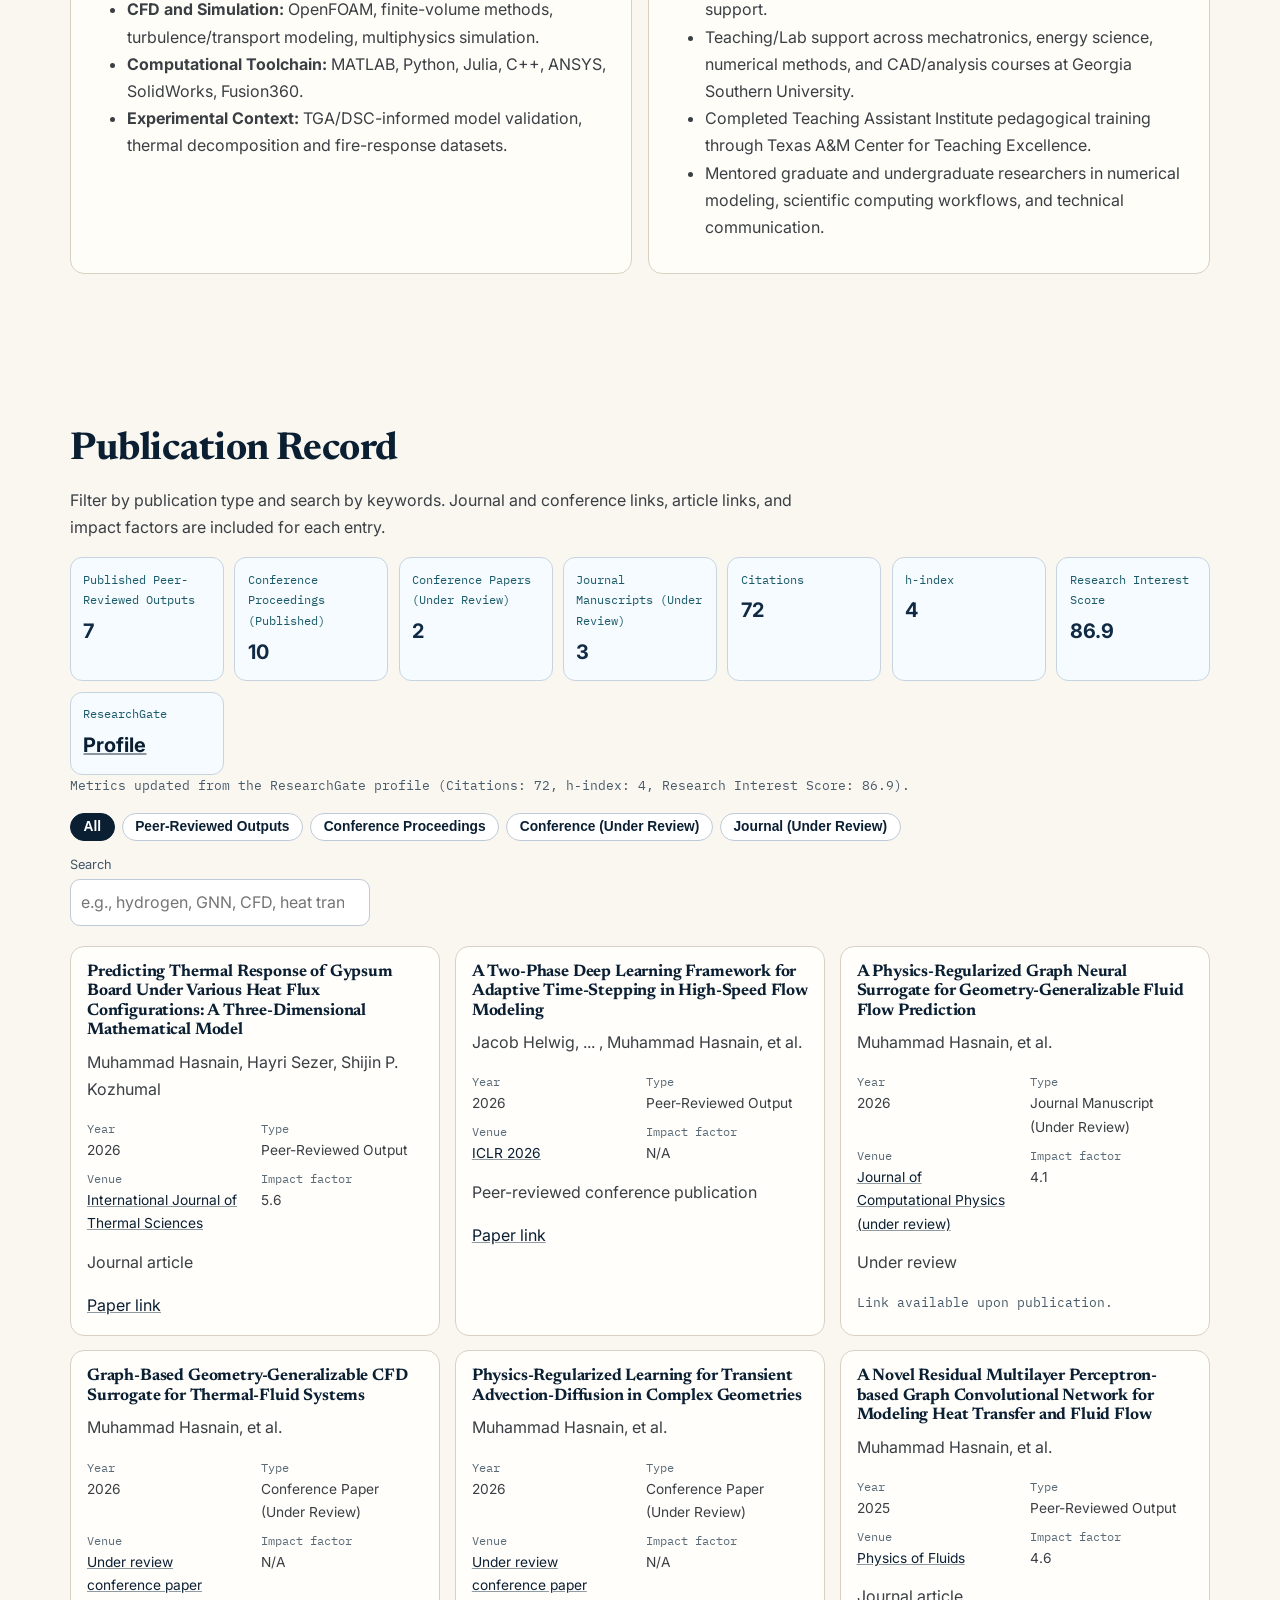
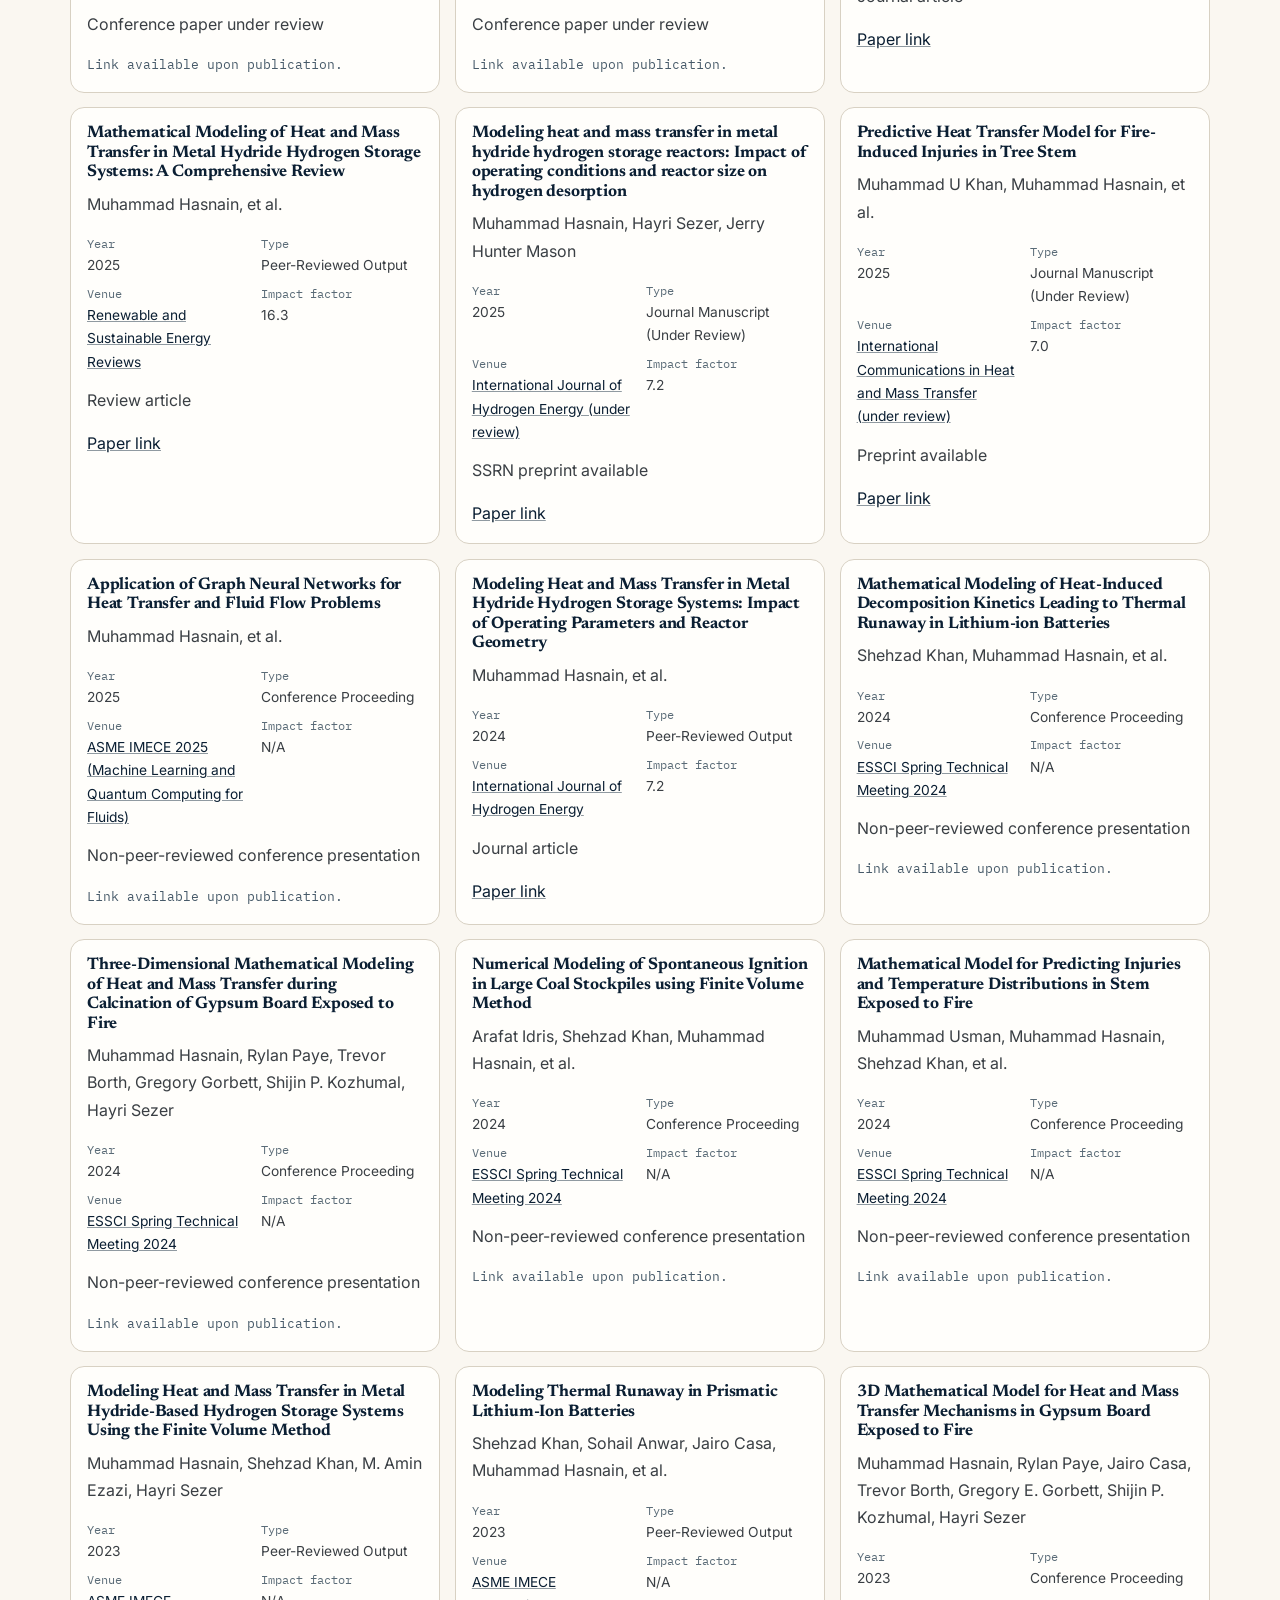
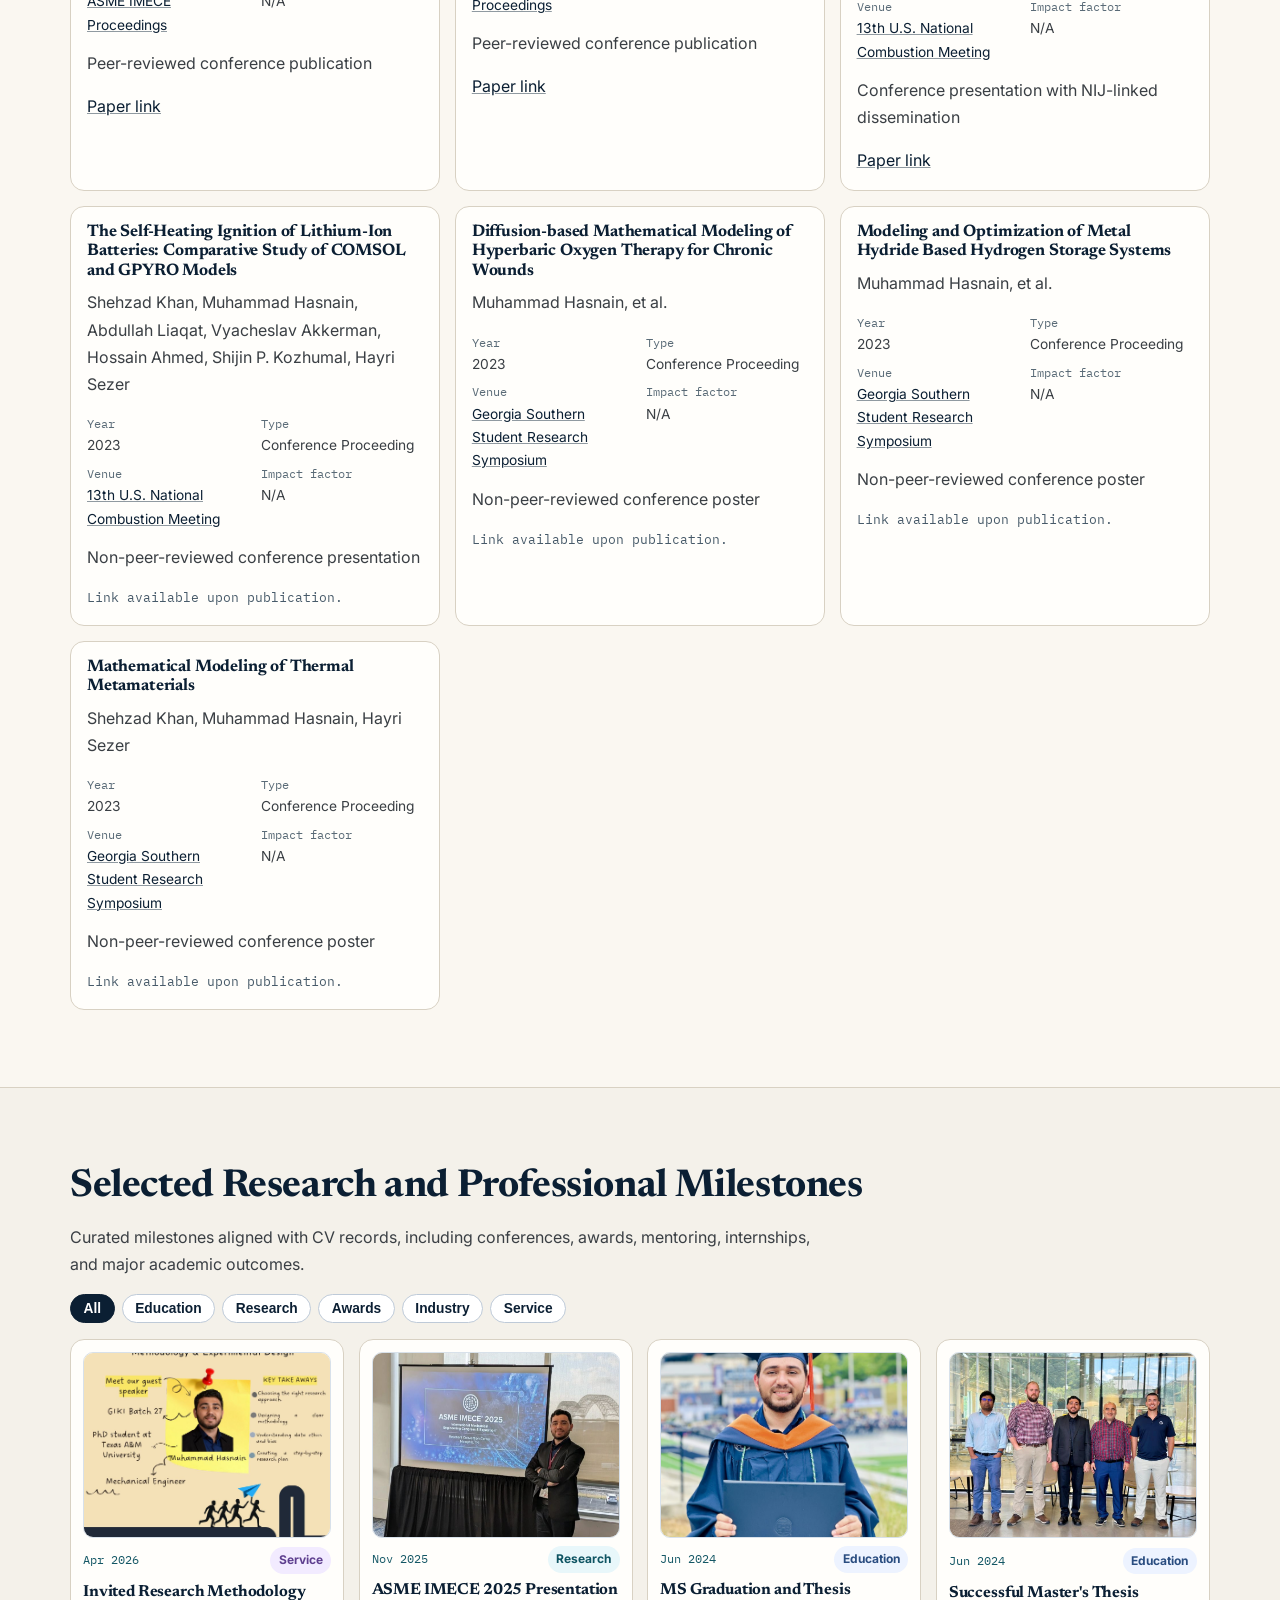
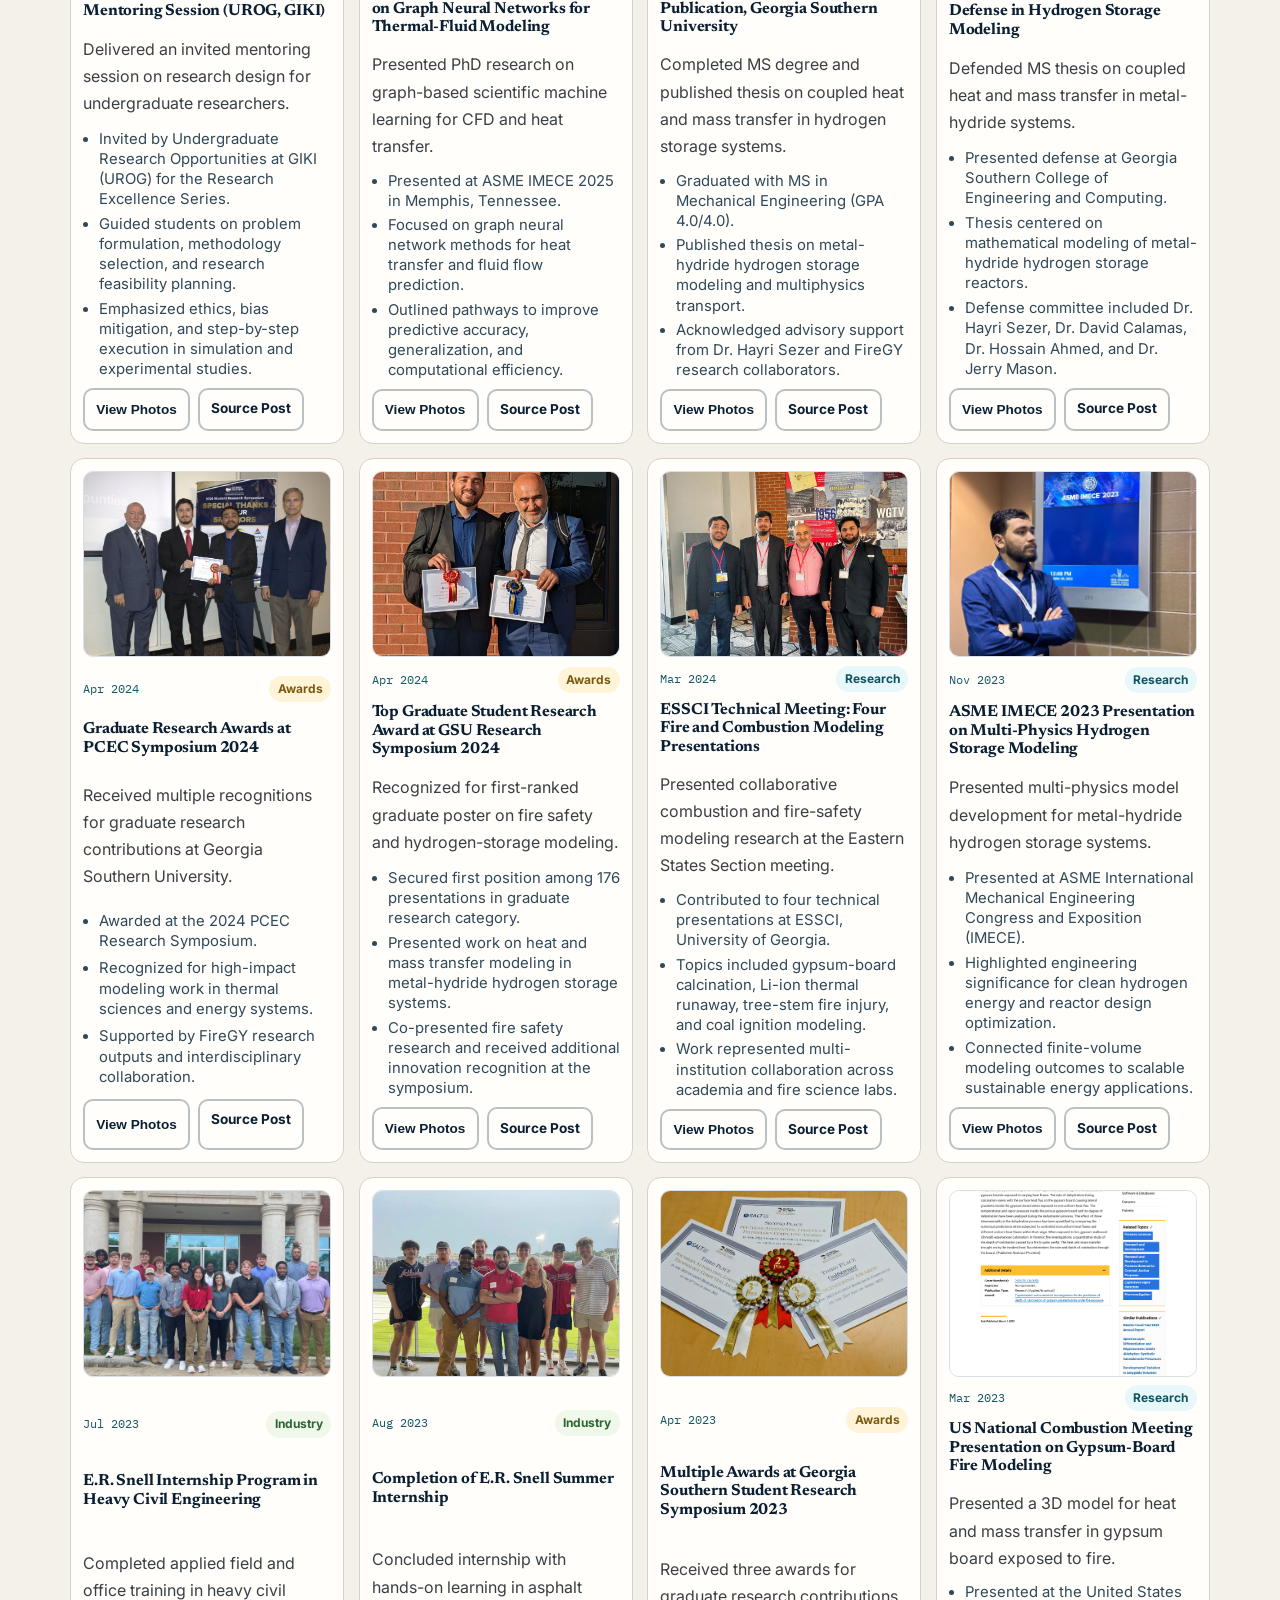
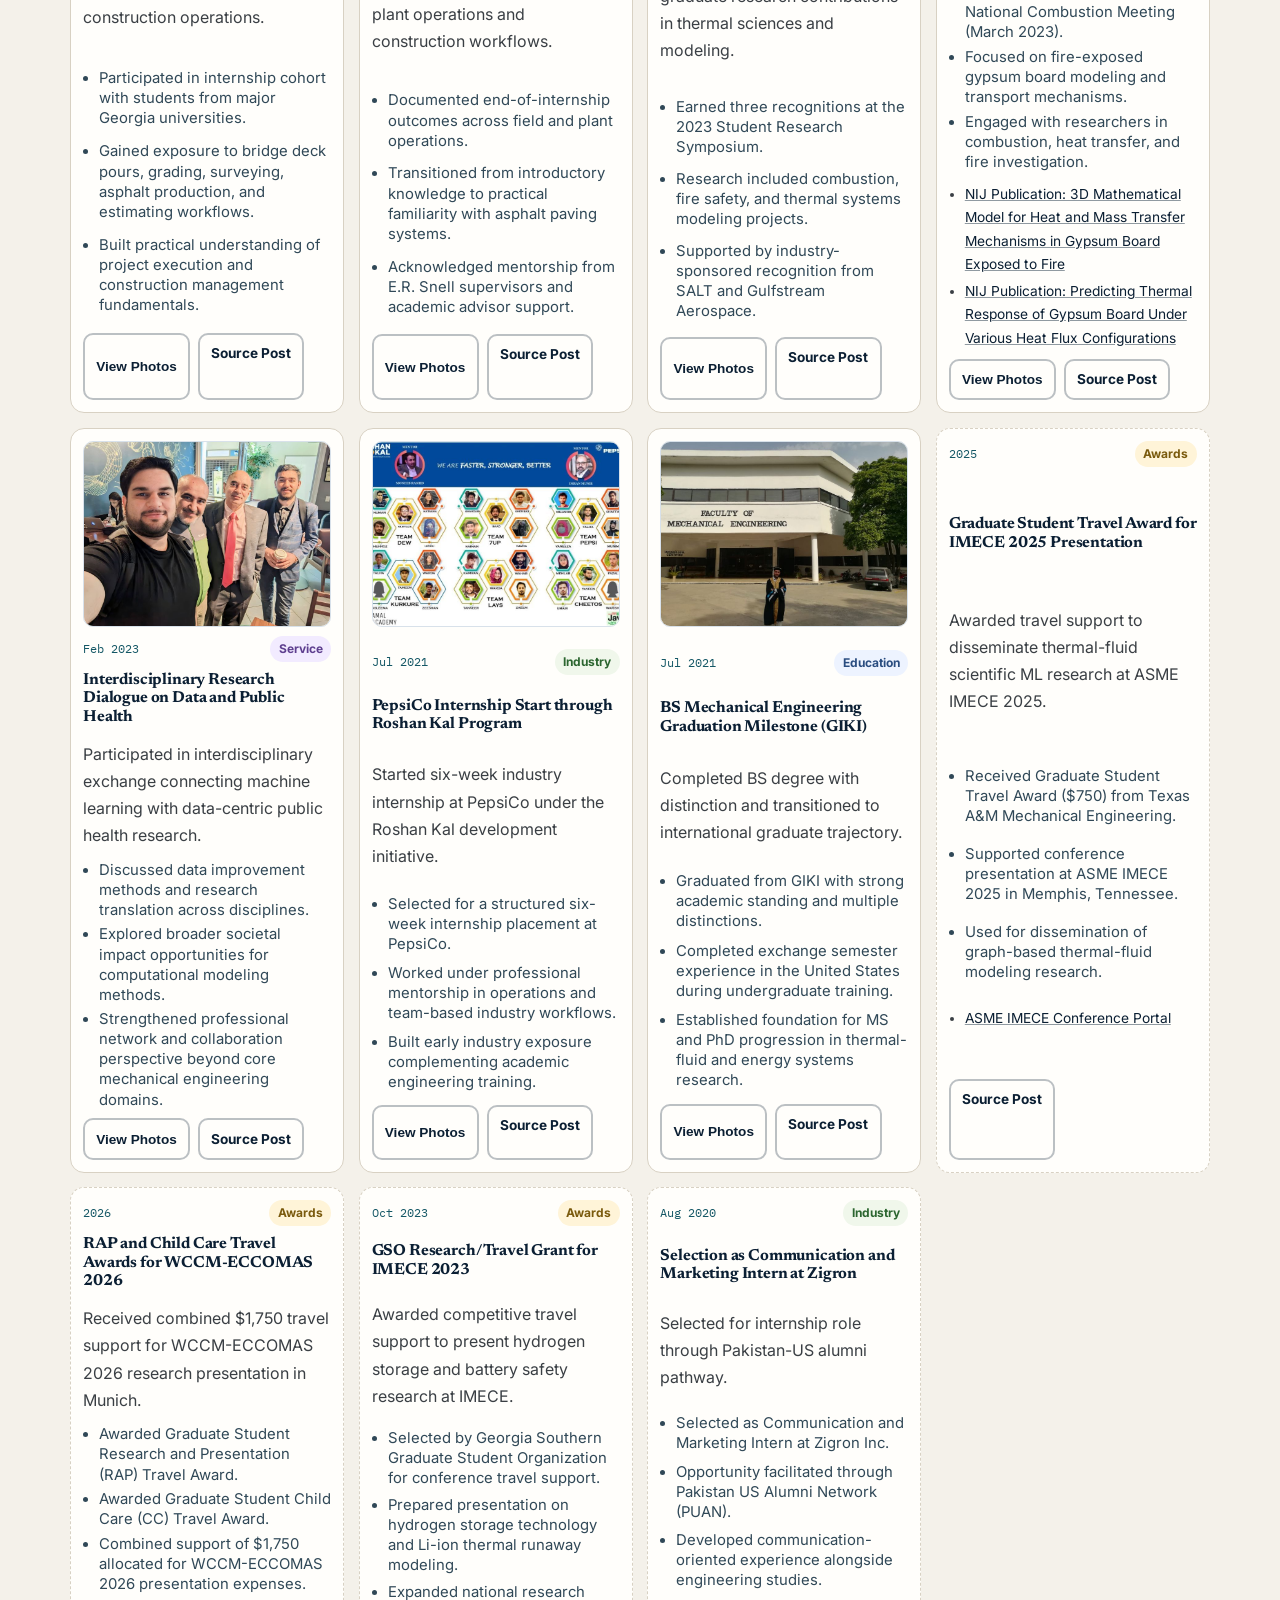
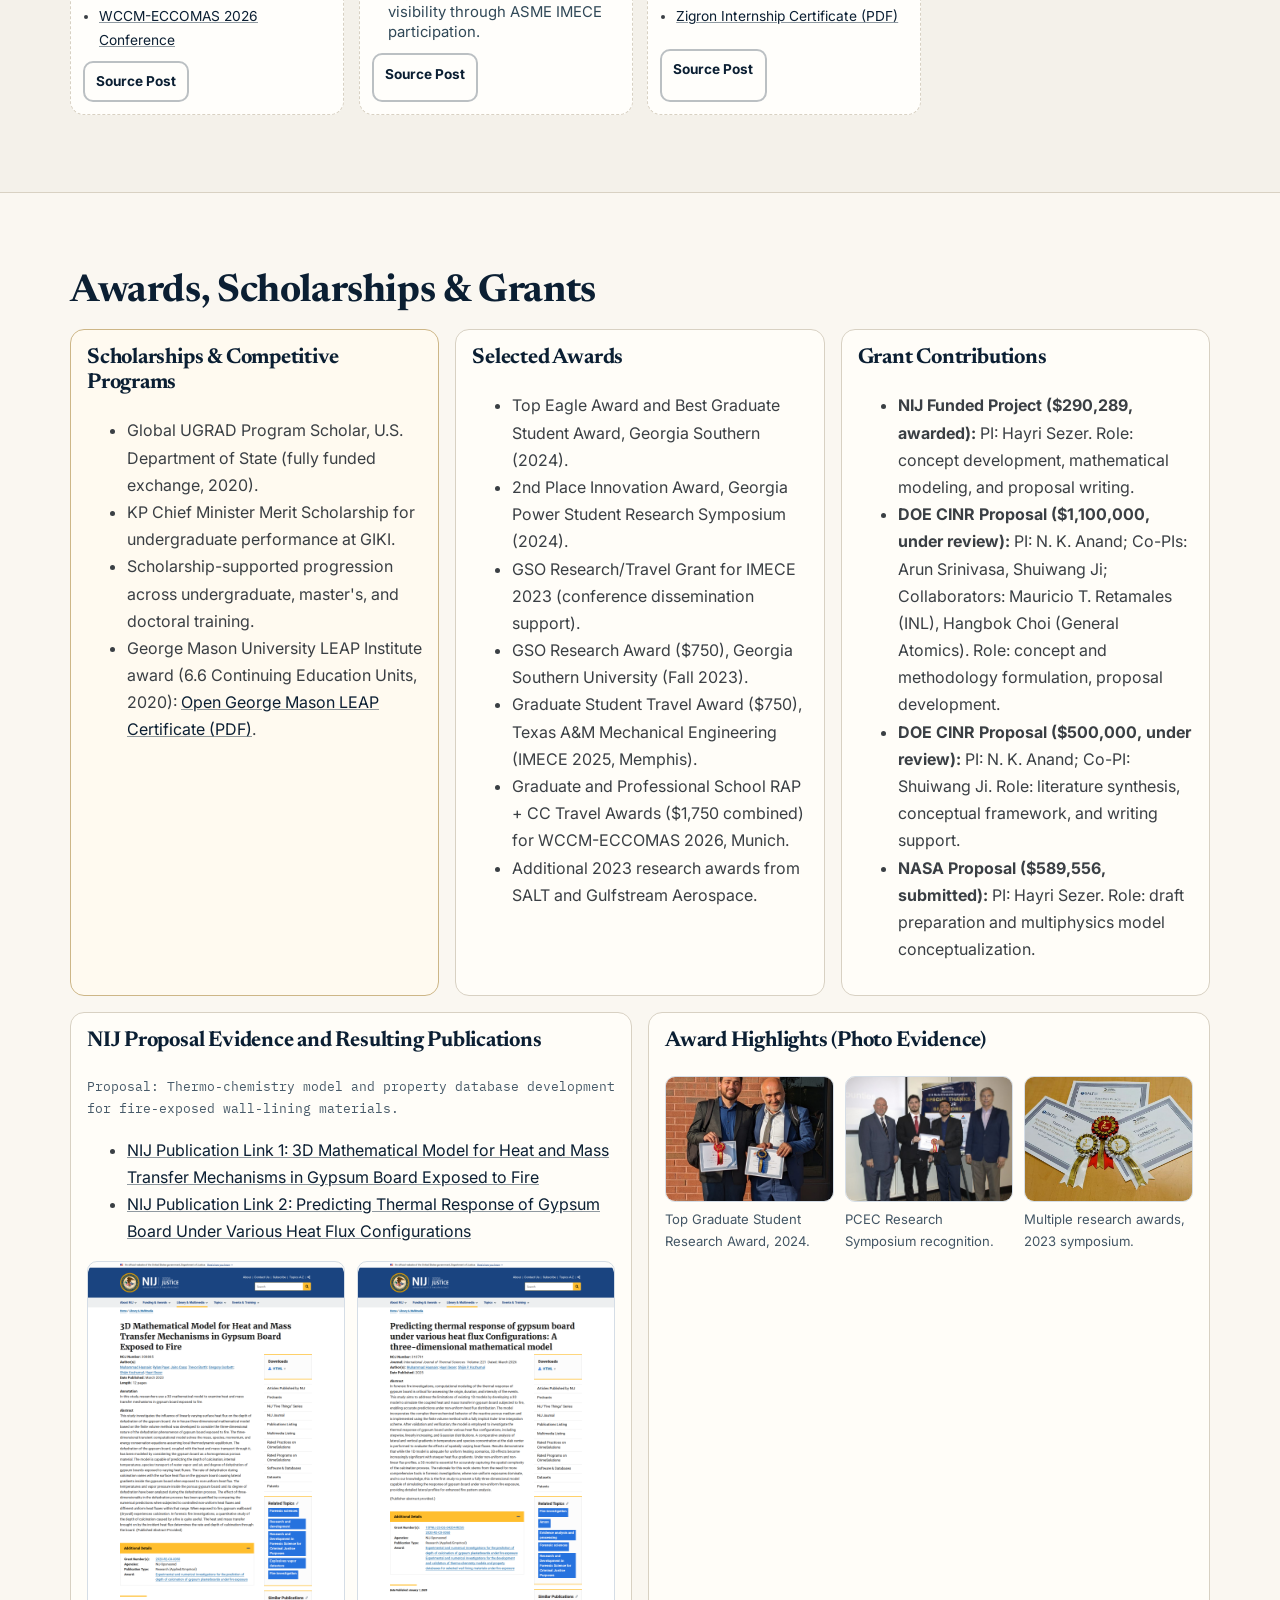
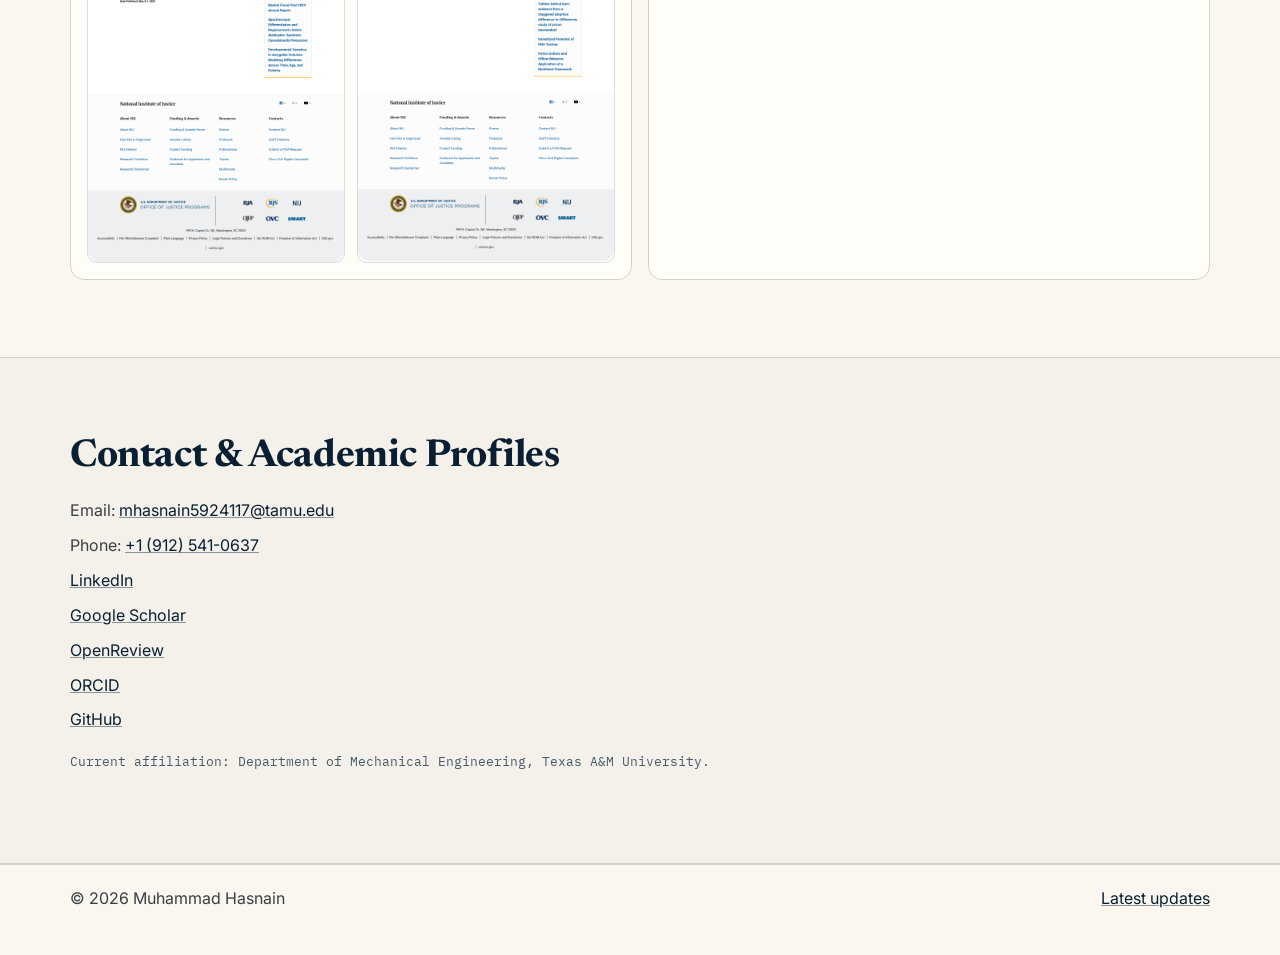
==== commit f6a6960e: "Restructure education and research sections with final professional polish Co-authored-by: Muhammad " ====
--- a/mhasnain.github.io/index.html
+++ b/mhasnain.github.io/index.html
@@ -143,16 +143,18 @@
       <section class="section section-alt" id="about">
         <div class="container narrative-grid">
           <div>
-            <h2>Research Focus and PhD Direction</h2>
+            <h2>About</h2>
             <p>
-              I am a PhD researcher in Mechanical Engineering at Texas A&amp;M University (anticipated July 2027). My current
-              thesis focus is:
-              <strong>Graph-Based Deep Learning for Geometry-Aware Neural Operators for CFD &amp; Heat Transfer Applications.</strong>
+              Muhammad Hasnain is a PhD researcher in Mechanical Engineering at Texas A&amp;M University working at the
+              intersection of scientific machine learning, computational fluid dynamics, and multiphysics transport
+              modeling. His current doctoral work focuses on graph-based, geometry-aware surrogate frameworks for
+              thermal-fluid systems and high-fidelity CFD acceleration.
             </p>
             <p>
-              I previously developed advanced models for coupled heat and mass transfer in metal-hydride hydrogen systems,
-              fire-exposed construction materials, and battery thermal safety, and now extend this background into
-              scientific machine learning for robust surrogate modeling.
+              He previously completed an MS in Mechanical Engineering at Georgia Southern University, where his thesis
+              developed coupled heat and mass transfer models for metal-hydride hydrogen storage systems. Across his MS
+              and PhD trajectory, he has built in-house finite-volume solvers, integrated OpenFOAM with machine-learning
+              workflows, and developed graph/CNN surrogates with strong geometric and parametric generalization.
             </p>
           </div>
           <aside class="funding-thread">
@@ -171,82 +173,95 @@
 
       <section class="section" id="education">
         <div class="container">
-          <h2>Education Journey, GPA, and Transcript Access</h2>
+          <h2>Education and Academic Credentials</h2>
           <p class="section-intro">
-            Move step-by-step through each stage using the horizontal controls. Each card includes verified GPA/CGPA and
-            direct transcript/certificate links.
+            Academic training records with degree outcomes, GPA/CGPA, and direct certificate/transcript access.
           </p>
 
-          <div class="education-stepper">
-            <div class="stepper-controls">
-              <button type="button" class="chip" data-edu-prev>◀ Previous</button>
-              <button type="button" class="chip" data-edu-next>Next ▶</button>
-            </div>
-            <div id="education-track" class="journey-path" aria-label="Education path from GIKI to TAMU">
-            <article class="journey-node stage-giki">
+          <div class="education-grid">
+            <article class="education-card stage-tamu">
+              <p class="node-time">2024-2027 (Anticipated)</p>
+              <h3><a href="https://www.tamu.edu/" target="_blank" rel="noopener">Texas A&amp;M University</a></h3>
+              <p class="education-meta">PhD Mechanical Engineering · GPA 4.0/4.0</p>
+              <p class="mono-note">Dissertation track: geometry-aware graph-based neural operators for CFD and heat transfer.</p>
+              <ul class="education-links">
+                <li><a href="assets/docs/phd-unofficial-transcript-2026-06-23.pdf" target="_blank" rel="noopener">PhD Transcript (PDF)</a></li>
+              </ul>
+            </article>
+
+            <article class="education-card stage-gsu">
+              <p class="node-time">2022-2024</p>
+              <h3><a href="https://www.georgiasouthern.edu/" target="_blank" rel="noopener">Georgia Southern University</a></h3>
+              <p class="education-meta">MS Mechanical Engineering · GPA 4.0/4.0</p>
+              <p class="mono-note">Thesis: coupled heat and mass transfer modeling in metal-hydride hydrogen storage systems.</p>
+              <ul class="education-links">
+                <li><a href="assets/docs/masters-official-transcript.pdf" target="_blank" rel="noopener">Official MS Transcript (PDF)</a></li>
+                <li><a href="https://digitalcommons.georgiasouthern.edu/etd/2802/" target="_blank" rel="noopener">Master's Thesis</a></li>
+              </ul>
+            </article>
+
+            <article class="education-card stage-wcu">
+              <p class="node-time">Spring 2020</p>
+              <h3><a href="https://www.wcu.edu/" target="_blank" rel="noopener">Western Carolina University</a></h3>
+              <p class="education-meta">Global UGRAD Exchange Program · GPA 4.0/4.0</p>
+              <p class="mono-note">U.S. Department of State-sponsored academic exchange.</p>
+              <ul class="education-links">
+                <li><a href="assets/docs/wcu-unofficial-transcript.pdf" target="_blank" rel="noopener">WCU Transcript (PDF)</a></li>
+                <li><a href="assets/docs/ugrad-certificate-letter-4gpa.pdf" target="_blank" rel="noopener">UGRAD Completion Confirmation (PDF)</a></li>
+              </ul>
+            </article>
+
+            <article class="education-card stage-giki">
               <p class="node-time">2017-2021</p>
               <h3><a href="https://giki.edu.pk/" target="_blank" rel="noopener">GIKI, Pakistan</a></h3>
-              <p>BS Mechanical Engineering</p>
-              <p class="mono-note">CGPA: 3.73/4.00 (SpanTran evaluated, 130 U.S. credits)</p>
-              <p><a href="assets/docs/bachelors-transcript-evaluation.pdf" target="_blank" rel="noopener">Open Transcript Evaluation (PDF)</a></p>
-            </article>
-
-            <article class="journey-node stage-wcu">
-              <p class="node-time">Spring 2020</p>
-              <h3><a href="https://www.wcu.edu/" target="_blank" rel="noopener">Western Carolina University</a></h3>
-              <p>Global UGRAD Exchange Program</p>
-              <p class="mono-note">GPA: 4.0/4.0 · U.S. Department of State sponsorship</p>
-              <p>
-                <a href="assets/docs/wcu-unofficial-transcript.pdf" target="_blank" rel="noopener">Open WCU Transcript (PDF)</a>
-                ·
-                <a href="assets/docs/ugrad-certificate-letter-4gpa.pdf" target="_blank" rel="noopener">Open UGRAD Completion Confirmation (PDF)</a>
-              </p>
-            </article>
-
-            <article class="journey-node stage-gsu">
-              <p class="node-time">2022-2024</p>
-              <h3><a href="https://www.georgiasouthern.edu/" target="_blank" rel="noopener">Georgia Southern University</a></h3>
-              <p>MS Mechanical Engineering</p>
-              <p class="mono-note">GPA: 4.0/4.0 · Awarded Jul 2024</p>
-              <p>
-                <a href="assets/docs/masters-official-transcript.pdf" target="_blank" rel="noopener">Open Official MS Transcript (PDF)</a>
-                ·
-                <a href="https://digitalcommons.georgiasouthern.edu/etd/2802/" target="_blank" rel="noopener">Master's Thesis</a>
-              </p>
-            </article>
-
-            <article class="journey-node stage-tamu">
-              <p class="node-time">2024-2027 (Anticipated)</p>
-              <h3><a href="https://www.tamu.edu/" target="_blank" rel="noopener">Texas A&amp;M University</a></h3>
-              <p>PhD Mechanical Engineering</p>
-              <p class="mono-note">Current GPA: 4.0/4.0 · 42 earned hours (transcript snapshot)</p>
-              <p><a href="assets/docs/phd-unofficial-transcript-2026-06-23.pdf" target="_blank" rel="noopener">Open PhD Transcript (PDF)</a></p>
-            </article>
-            </div>
+              <p class="education-meta">BS Mechanical Engineering · CGPA 3.73/4.00</p>
+              <p class="mono-note">SpanTran evaluation: 130 U.S. credits equivalent.</p>
+              <ul class="education-links">
+                <li><a href="assets/docs/bachelors-transcript-evaluation.pdf" target="_blank" rel="noopener">Transcript Evaluation (PDF)</a></li>
+              </ul>
+            </article>
+
+            <article class="education-card">
+              <p class="node-time">Jan-Jun 2020</p>
+              <h3>George Mason University</h3>
+              <p class="education-meta">LEAP Institute Certificate · 6.6 Continuing Education Units</p>
+              <p class="mono-note">Leadership, Engagement, and Action for Pakistan (Global UGRAD-Pakistan).</p>
+              <ul class="education-links">
+                <li><a href="assets/docs/george-mason-leap-certificate.pdf" target="_blank" rel="noopener">George Mason LEAP Certificate (PDF)</a></li>
+              </ul>
+            </article>
           </div>
         </div>
       </section>
 
       <section class="section section-alt" id="research">
         <div class="container">
-          <h2>Research Experience</h2>
+          <h2>Research Experience and Technical Contributions</h2>
+          <p class="section-intro">
+            My work integrates scientific machine learning, high-fidelity numerical methods, and applied thermal-fluid
+            engineering to build robust, interpretable, and deployment-ready computational models.
+          </p>
           <div class="role-grid">
-            <article class="role-card">
+            <article class="role-card research-card">
               <p class="role-meta">Aug 2024 - Present · Texas A&amp;M University</p>
               <h3>Graduate Research Assistant, Computational Heat Transfer Laboratory</h3>
               <ul>
-                <li>Developed graph-learning architectures for heat/fluid flow with OpenFOAM-integrated workflows.</li>
-                <li>Advanced spatiotemporal learning methods for advection-diffusion systems and autoregressive prediction.</li>
-                <li>Contributed to adaptive time-stepping deep learning frameworks for high-speed flow simulation.</li>
-              </ul>
-            </article>
-            <article class="role-card">
+                <li>Designed and trained GNN architectures in PyTorch/PyTorch Geometric for spatiotemporal heat-transfer and fluid-flow prediction with strong generalization across unseen geometries and operating regimes.</li>
+                <li>Built supervised and semi-supervised pipelines for transient advection-diffusion learning, improving autoregressive forecast stability for long-horizon prediction and failure-mode tracking.</li>
+                <li>Contributed to a two-phase deep-learning framework for adaptive time-stepping in high-speed flow; this work was published at ICLR 2026 and targets scalable real-time simulation.</li>
+                <li>Developed physics-regularized GNN surrogates with custom loss design for geometry-generalizable CFD prediction (under review, Journal of Computational Physics).</li>
+                <li>Designed solver-free MMS data-generation pipelines for systematic benchmarking across PDE classes, parameter ranges, and boundary-condition configurations.</li>
+              </ul>
+            </article>
+            <article class="role-card research-card">
               <p class="role-meta">Aug 2022 - Jul 2024 · Georgia Southern University</p>
               <h3>Graduate Research Assistant, Fire and Energy (FireGY) Lab</h3>
               <ul>
-                <li>Built finite-volume multiphysics models for reactive porous media and hydrogen storage.</li>
-                <li>Developed 3D gypsum board fire-response model validated with TGA data.</li>
-                <li>Modeled Li-ion battery thermal runaway and decomposition kinetics.</li>
+                <li>Implemented PINNs in Julia SciML and in-house finite-volume solvers in Python/MATLAB; repeatedly validated numerical outputs against experimental datasets.</li>
+                <li>Built coupled heat, mass, and momentum transfer models in reactive porous media for hydrogen storage, energy conversion, and fire safety applications.</li>
+                <li>Developed the first 3D numerical model for gypsum-board dehydration under fire exposure and validated results against TGA-informed benchmarks.</li>
+                <li>Analyzed multivariable thermal-runaway signatures in Li-ion battery models to identify dominant failure pathways and improve mechanistic interpretation.</li>
+                <li>Extended modeling workflows to additional transport-driven systems including tree mortality and thermal injury prediction tasks.</li>
               </ul>
             </article>
           </div>
@@ -278,6 +293,56 @@
               <a href="https://www.linkedin.com/posts/mhasnain1_innovation-mechanicalengineering-firesafety-activity-7187552300494700544-_Vah" target="_blank" rel="noopener">Award Post</a>
             </article>
           </div>
+
+          <h3>Selected Projects and Research Themes</h3>
+          <div class="project-grid">
+            <article class="panel">
+              <h4>Graph-Based CFD Surrogates</h4>
+              <p>Developed GNN architectures integrated with OpenFOAM workflows to improve extrapolation across geometry and parameter spaces.</p>
+            </article>
+            <article class="panel">
+              <h4>Transient Advection-Diffusion Learning</h4>
+              <p>Applied supervised and semi-supervised graph models for spatiotemporal transport prediction and robust autoregressive rollout.</p>
+            </article>
+            <article class="panel">
+              <h4>Adaptive Time-Stepping for High-Speed Flow</h4>
+              <p>Contributed CNN surrogate components in a two-phase framework for computationally efficient high-speed flow simulation.</p>
+            </article>
+            <article class="panel">
+              <h4>Metal-Hydride Hydrogen Storage Modeling</h4>
+              <p>Built finite-volume models for coupled thermal-mass transport to support safer, higher-performance reactor operation.</p>
+            </article>
+            <article class="panel">
+              <h4>Gypsum Board Fire Modeling</h4>
+              <p>Developed and validated a 3D dehydration and transport model for forensic fire investigation and NIJ-linked dissemination.</p>
+            </article>
+          </div>
+        </div>
+      </section>
+
+      <section class="section" id="competence">
+        <div class="container">
+          <h2>Technical Profile, Teaching, and Mentoring</h2>
+          <div class="role-grid">
+            <article class="panel">
+              <h3>Technical Skills</h3>
+              <ul>
+                <li><strong>Scientific ML:</strong> PyTorch, PyTorch Geometric, TensorFlow, Physics-Informed Learning, Julia SciML.</li>
+                <li><strong>CFD and Simulation:</strong> OpenFOAM, finite-volume methods, turbulence/transport modeling, multiphysics simulation.</li>
+                <li><strong>Computational Toolchain:</strong> MATLAB, Python, Julia, C++, ANSYS, SolidWorks, Fusion360.</li>
+                <li><strong>Experimental Context:</strong> TGA/DSC-informed model validation, thermal decomposition and fire-response datasets.</li>
+              </ul>
+            </article>
+            <article class="panel">
+              <h3>Teaching and Mentoring Competence</h3>
+              <ul>
+                <li>Graduate Teaching Assistant for Fluid Mechanics at Texas A&amp;M University, including lectures, office hours, and assessment support.</li>
+                <li>Teaching/Lab support across mechatronics, energy science, numerical methods, and CAD/analysis courses at Georgia Southern University.</li>
+                <li>Completed Teaching Assistant Institute pedagogical training through Texas A&amp;M Center for Teaching Excellence.</li>
+                <li>Mentored graduate and undergraduate researchers in numerical modeling, scientific computing workflows, and technical communication.</li>
+              </ul>
+            </article>
+          </div>
         </div>
       </section>
 
@@ -291,11 +356,19 @@
 
           <div class="stats-row">
             <article class="stat-card">
-              <p class="stat-label">Published</p>
+              <p class="stat-label">Published Peer-Reviewed Outputs</p>
               <p class="stat-value">7</p>
             </article>
             <article class="stat-card">
-              <p class="stat-label">Under Review</p>
+              <p class="stat-label">Conference Proceedings (Published)</p>
+              <p class="stat-value">10</p>
+            </article>
+            <article class="stat-card">
+              <p class="stat-label">Conference Papers (Under Review)</p>
+              <p class="stat-value">2</p>
+            </article>
+            <article class="stat-card">
+              <p class="stat-label">Journal Manuscripts (Under Review)</p>
               <p class="stat-value">3</p>
             </article>
             <article class="stat-card">
@@ -320,9 +393,10 @@
           <div class="pub-controls">
             <div class="chip-row">
               <button class="chip is-active" type="button" data-pub-filter="all">All</button>
-              <button class="chip" type="button" data-pub-filter="peer-reviewed">Peer-reviewed</button>
-              <button class="chip" type="button" data-pub-filter="conference">Conference</button>
-              <button class="chip" type="button" data-pub-filter="under-review">Under review</button>
+              <button class="chip" type="button" data-pub-filter="peer-reviewed">Peer-Reviewed Outputs</button>
+              <button class="chip" type="button" data-pub-filter="conference">Conference Proceedings</button>
+              <button class="chip" type="button" data-pub-filter="conference-under-review">Conference (Under Review)</button>
+              <button class="chip" type="button" data-pub-filter="under-review">Journal (Under Review)</button>
             </div>
             <label class="search-field">
               <span>Search</span>
@@ -376,15 +450,18 @@
                 <li>2nd Place Innovation Award, Georgia Power Student Research Symposium (2024).</li>
                 <li>GSO Research/Travel Grant for IMECE 2023 (conference dissemination support).</li>
                 <li>GSO Research Award ($750), Georgia Southern University (Fall 2023).</li>
+                <li>Graduate Student Travel Award ($750), Texas A&amp;M Mechanical Engineering (IMECE 2025, Memphis).</li>
+                <li>Graduate and Professional School RAP + CC Travel Awards ($1,750 combined) for WCCM-ECCOMAS 2026, Munich.</li>
                 <li>Additional 2023 research awards from SALT and Gulfstream Aerospace.</li>
               </ul>
             </article>
             <article class="panel">
               <h3>Grant Contributions</h3>
               <ul>
-                <li>NIJ-funded project contribution (awarded): $290,289.</li>
-                <li>DOE proposal support (under review): $1,100,000 and $500,000.</li>
-                <li>NASA proposal contribution (submitted): $589,556.</li>
+                <li><strong>NIJ Funded Project ($290,289, awarded):</strong> PI: Hayri Sezer. Role: concept development, mathematical modeling, and proposal writing.</li>
+                <li><strong>DOE CINR Proposal ($1,100,000, under review):</strong> PI: N. K. Anand; Co-PIs: Arun Srinivasa, Shuiwang Ji; Collaborators: Mauricio T. Retamales (INL), Hangbok Choi (General Atomics). Role: concept and methodology formulation, proposal development.</li>
+                <li><strong>DOE CINR Proposal ($500,000, under review):</strong> PI: N. K. Anand; Co-PI: Shuiwang Ji. Role: literature synthesis, conceptual framework, and writing support.</li>
+                <li><strong>NASA Proposal ($589,556, submitted):</strong> PI: Hayri Sezer. Role: draft preparation and multiphysics model conceptualization.</li>
               </ul>
             </article>
           </div>
--- a/mhasnain.github.io/assets/css/styles.css
+++ b/mhasnain.github.io/assets/css/styles.css
@@ -305,6 +305,39 @@
   margin-bottom: 0.55rem;
 }
 
+.education-grid {
+  margin-top: 1rem;
+  display: grid;
+  gap: 0.9rem;
+  grid-template-columns: repeat(auto-fit, minmax(240px, 1fr));
+}
+
+.education-card {
+  border: 1px solid var(--line);
+  border-radius: var(--radius);
+  background: #fffdf8;
+  padding: 0.95rem;
+  display: grid;
+  gap: 0.45rem;
+}
+
+.education-meta {
+  margin: 0;
+  font-weight: 600;
+  color: #1f3a49;
+}
+
+.education-links {
+  margin: 0;
+  padding-left: 1rem;
+  display: grid;
+  gap: 0.2rem;
+}
+
+.education-links li {
+  font-size: 0.9rem;
+}
+
 .education-stepper {
   margin-top: 1.2rem;
 }
@@ -409,6 +442,11 @@
   margin-bottom: 0.45rem;
 }
 
+.research-card ul {
+  display: grid;
+  gap: 0.4rem;
+}
+
 .panel-gold {
   border-color: #cdb687;
   background: #fffaf0;
@@ -487,6 +525,17 @@
 
 .feature-card p {
   margin-bottom: 0.6rem;
+}
+
+.project-grid {
+  margin-top: 0.75rem;
+  display: grid;
+  gap: 0.8rem;
+  grid-template-columns: repeat(auto-fit, minmax(220px, 1fr));
+}
+
+.project-grid h4 {
+  margin-bottom: 0.4rem;
 }
 
 .stats-row {
@@ -622,6 +671,10 @@
   padding: 0.75rem;
   display: grid;
   gap: 0.55rem;
+}
+
+.milestone-card-text {
+  border-style: dashed;
 }
 
 .milestone-card img {
@@ -890,19 +943,8 @@
     padding: 0.55rem 0.45rem;
   }
 
-  .stepper-controls {
-    justify-content: stretch;
-  }
-
-  .stepper-controls .chip {
-    flex: 1;
-    text-align: center;
-  }
-
-  .journey-node {
-    min-width: calc(100vw - 3rem);
-    max-width: calc(100vw - 3rem);
-    min-height: 0;
+  .education-grid {
+    grid-template-columns: 1fr;
   }
 
   .pub-controls {
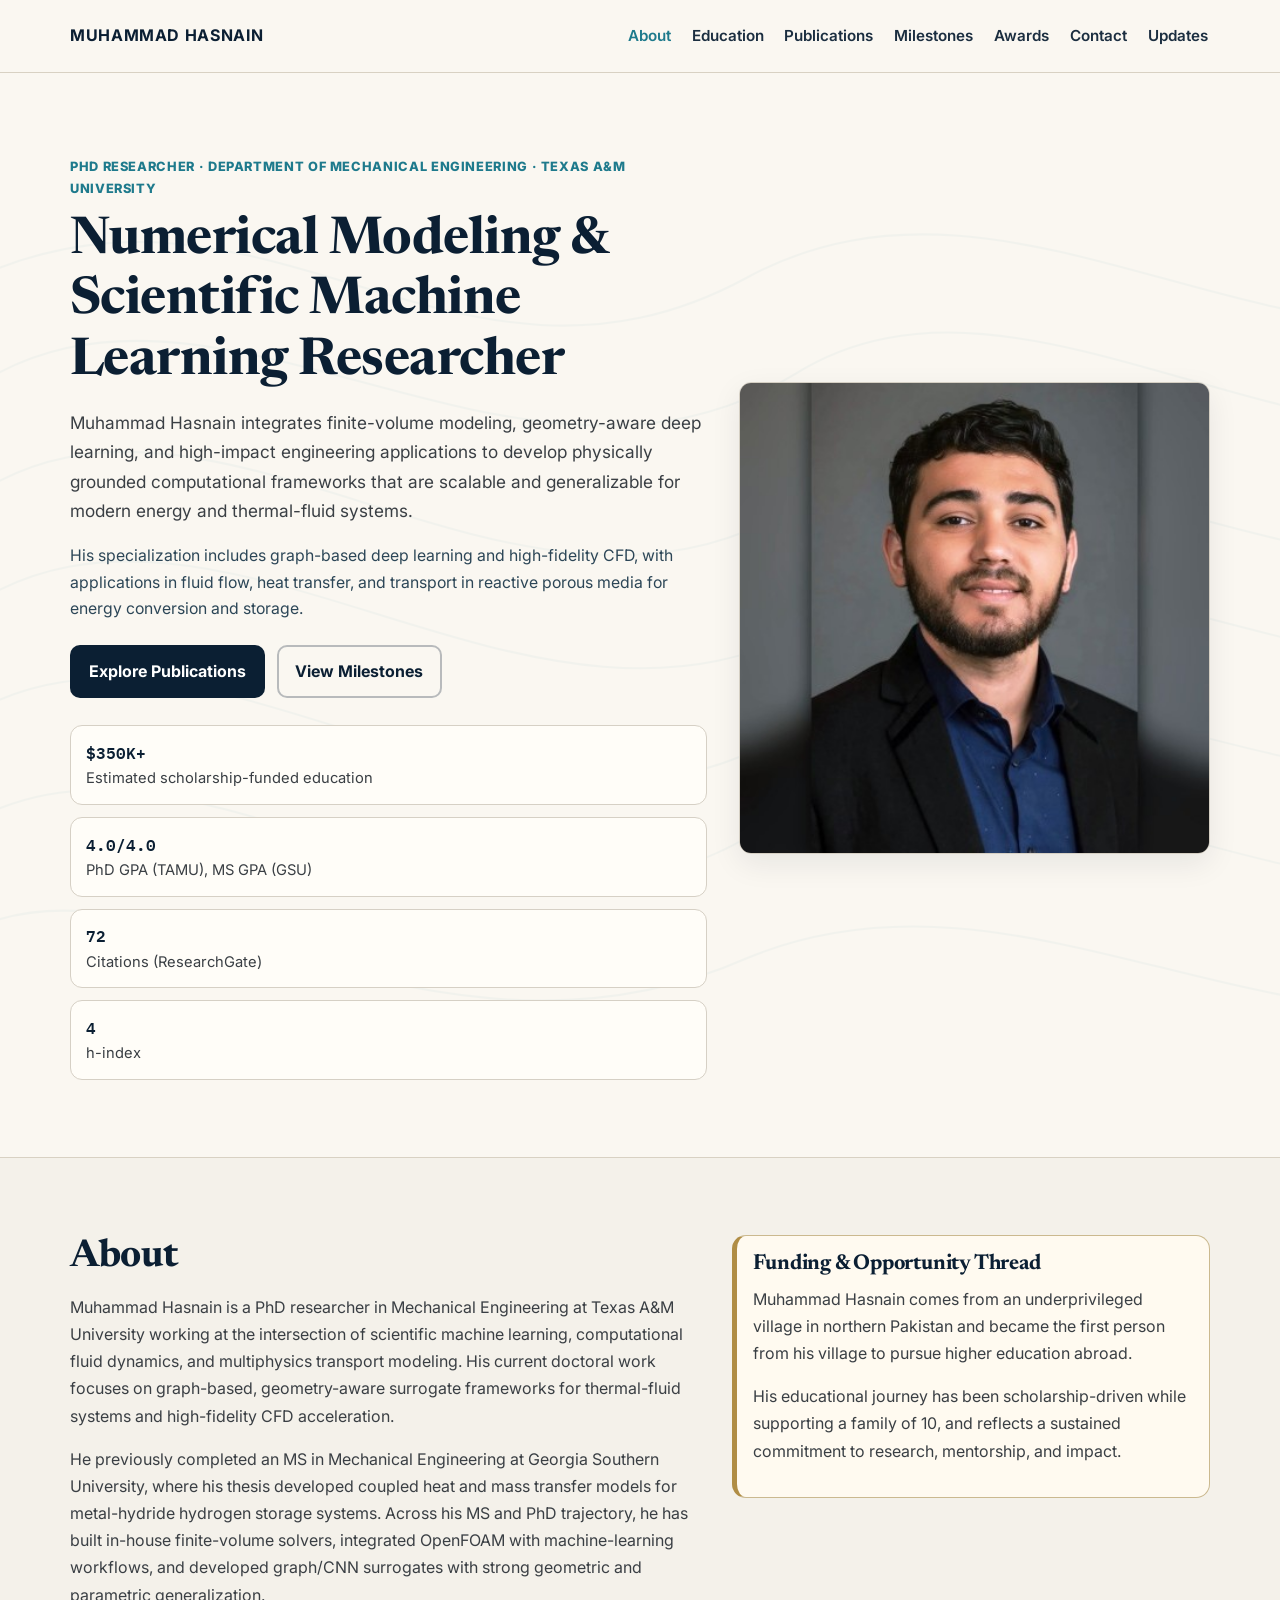
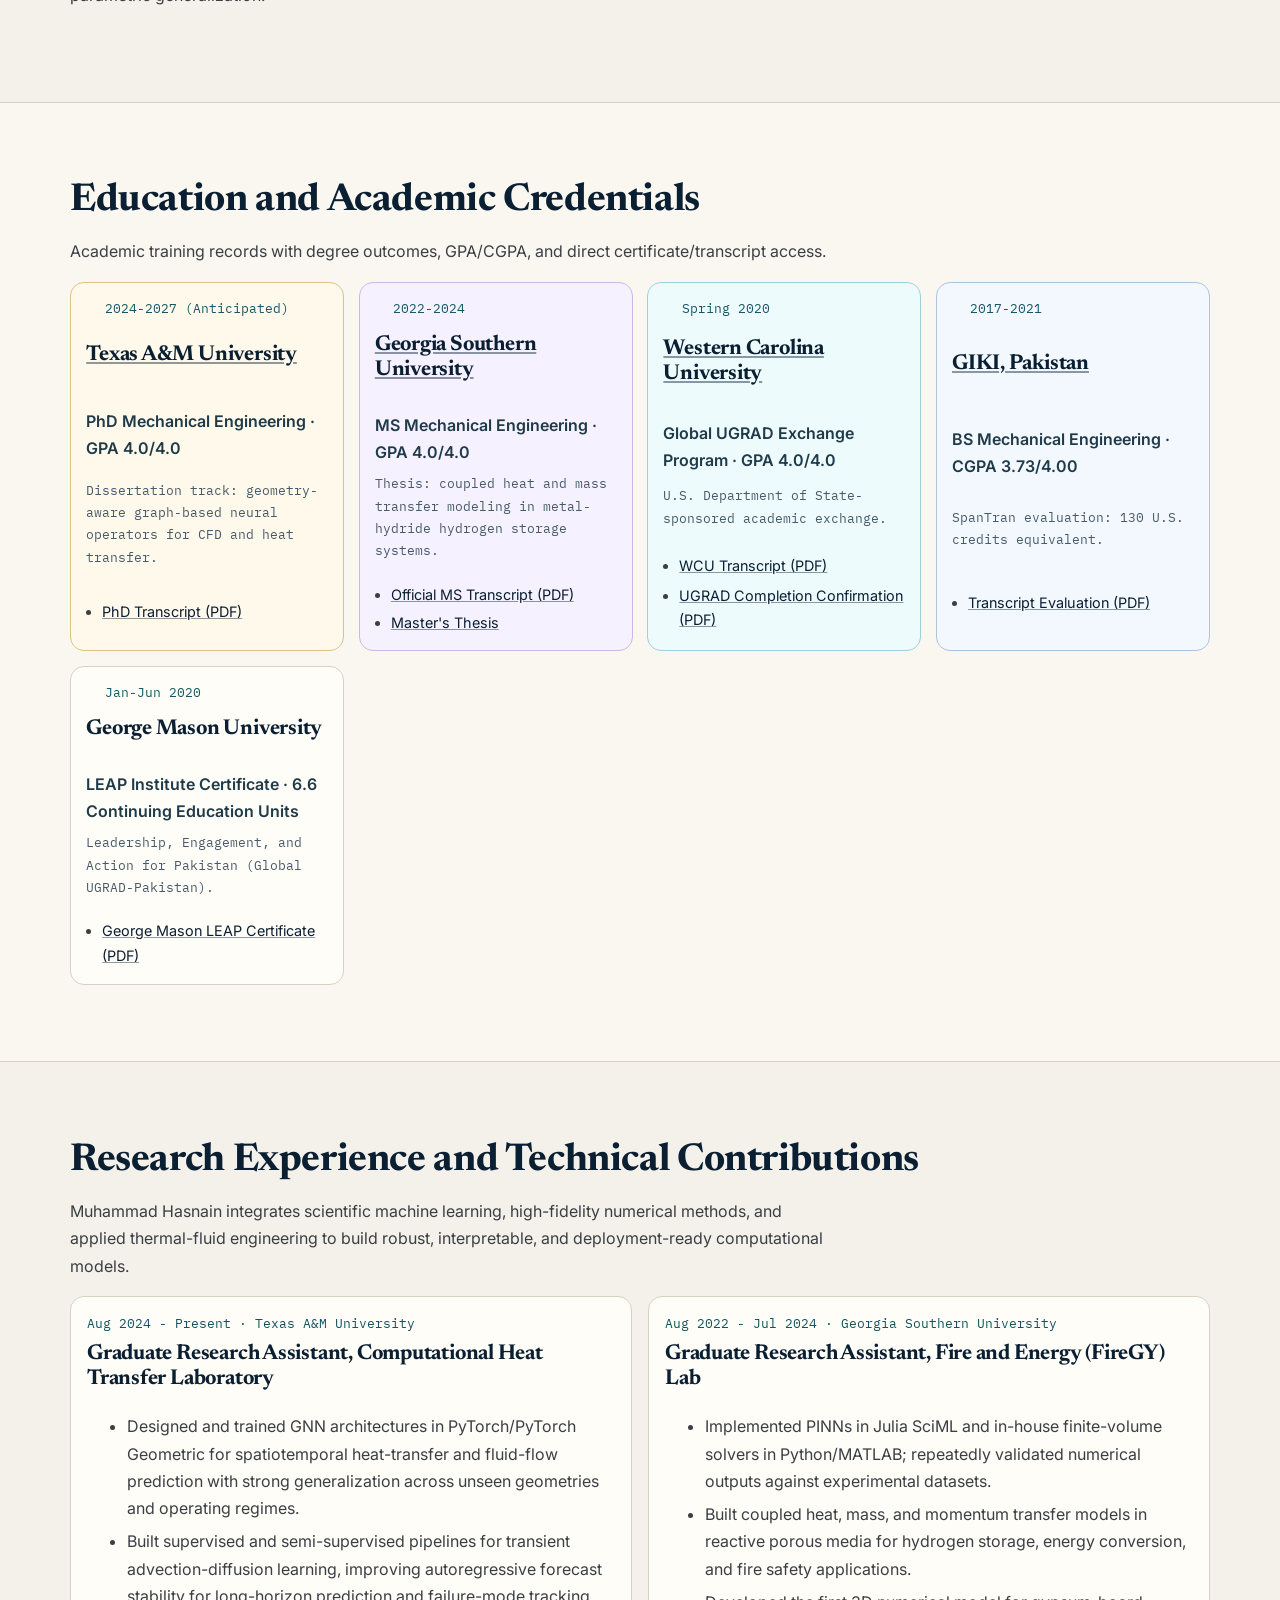
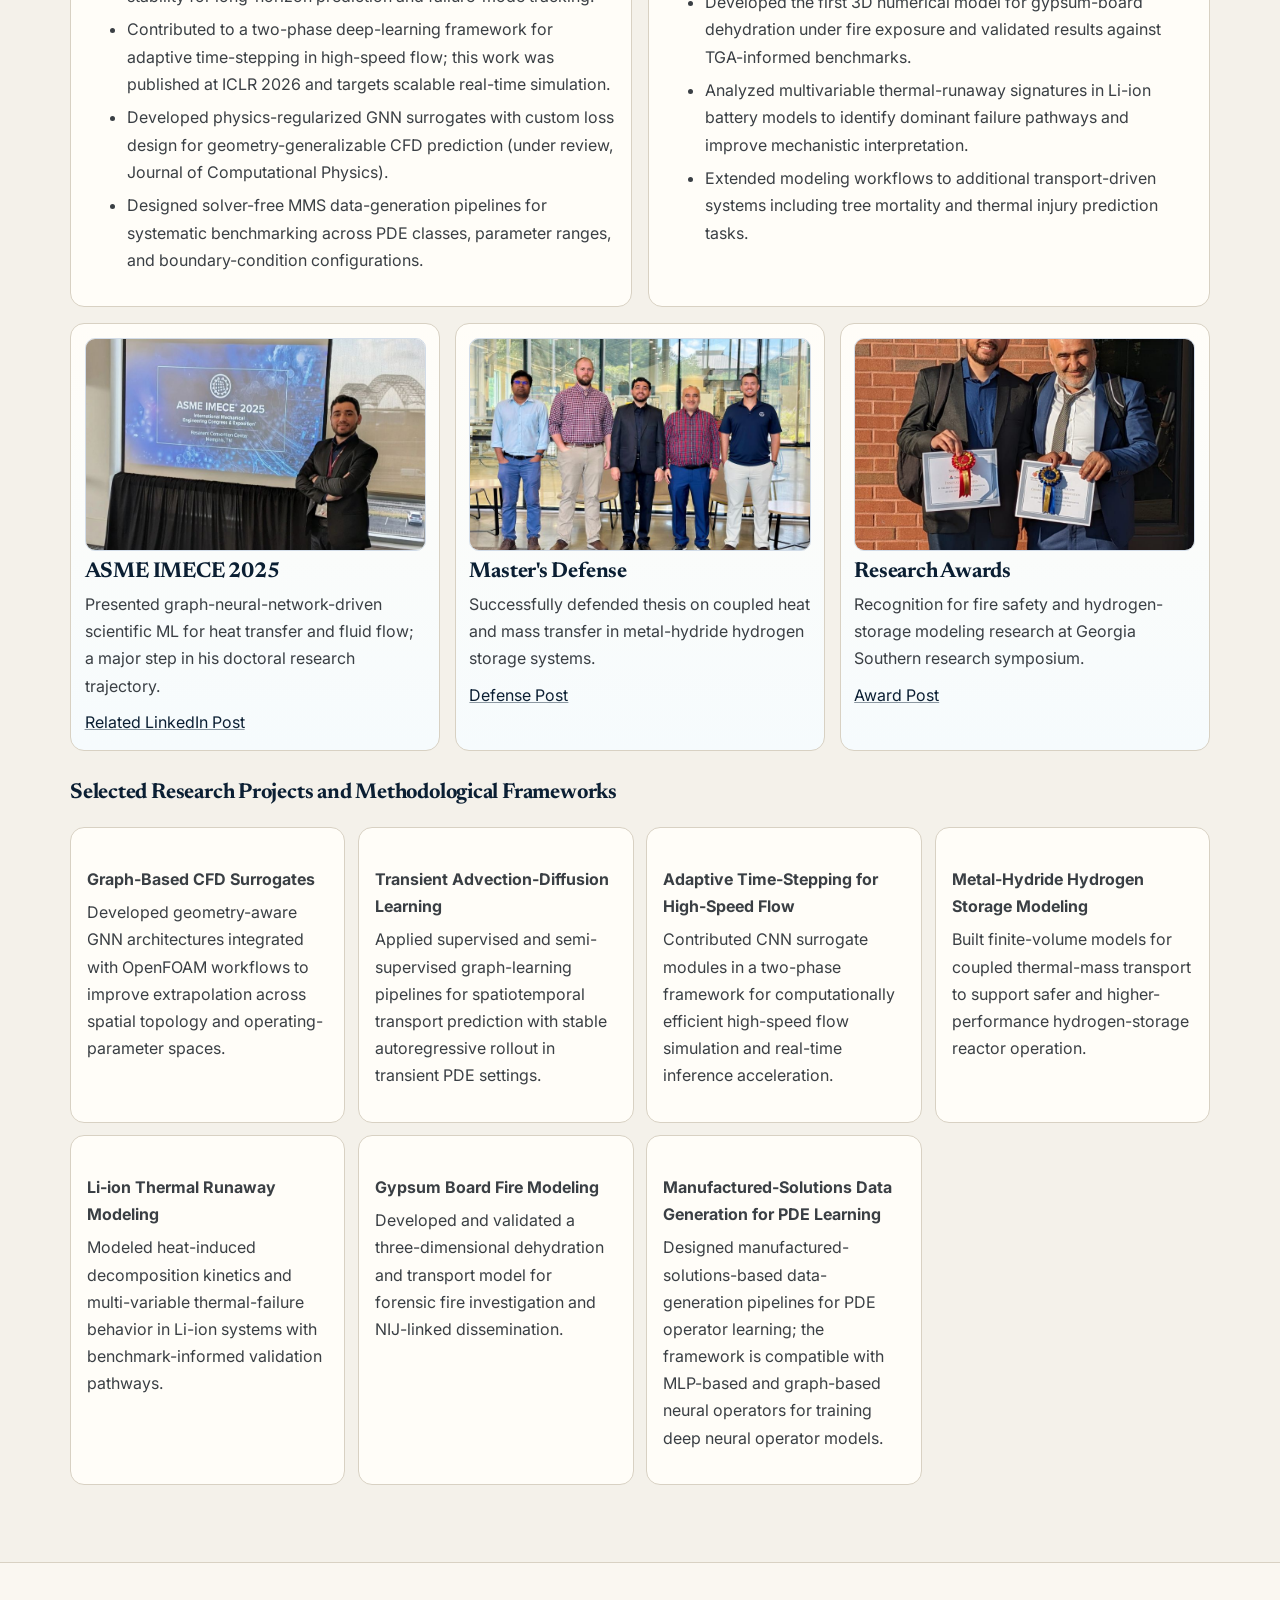
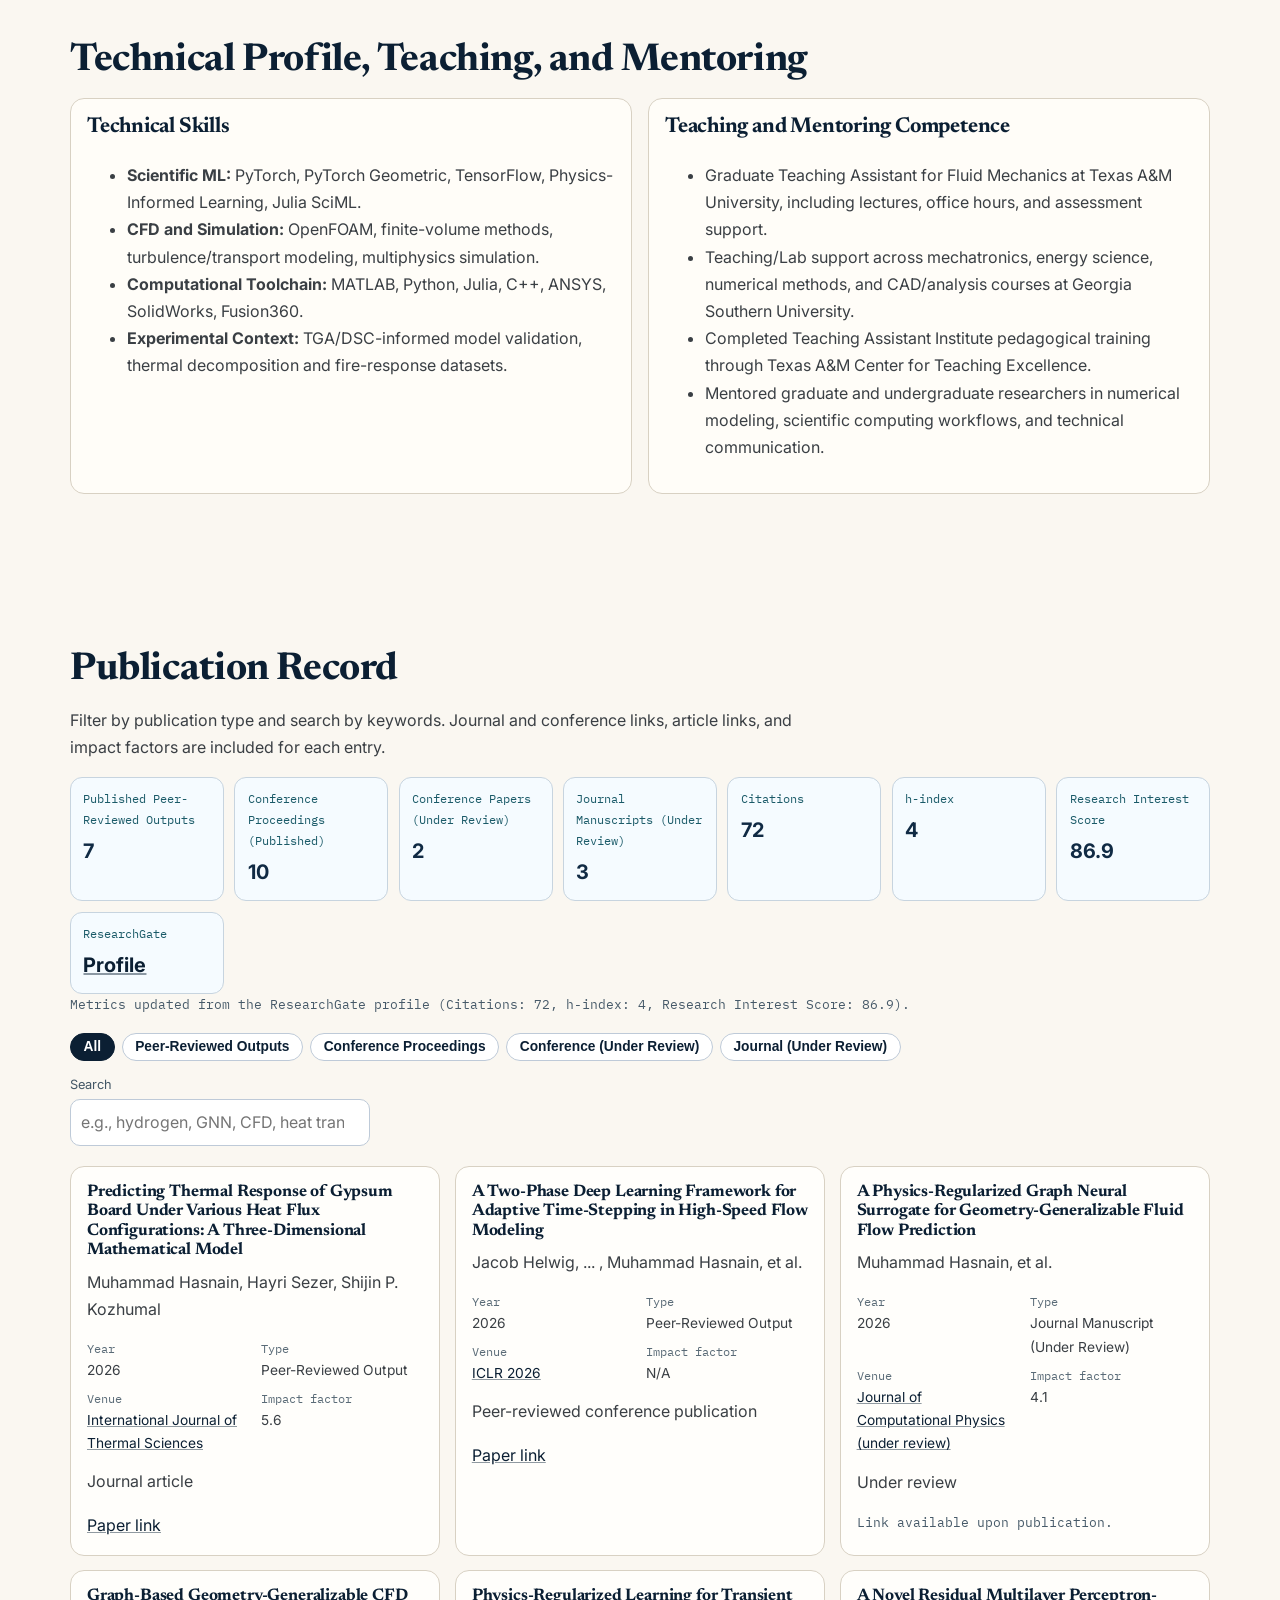
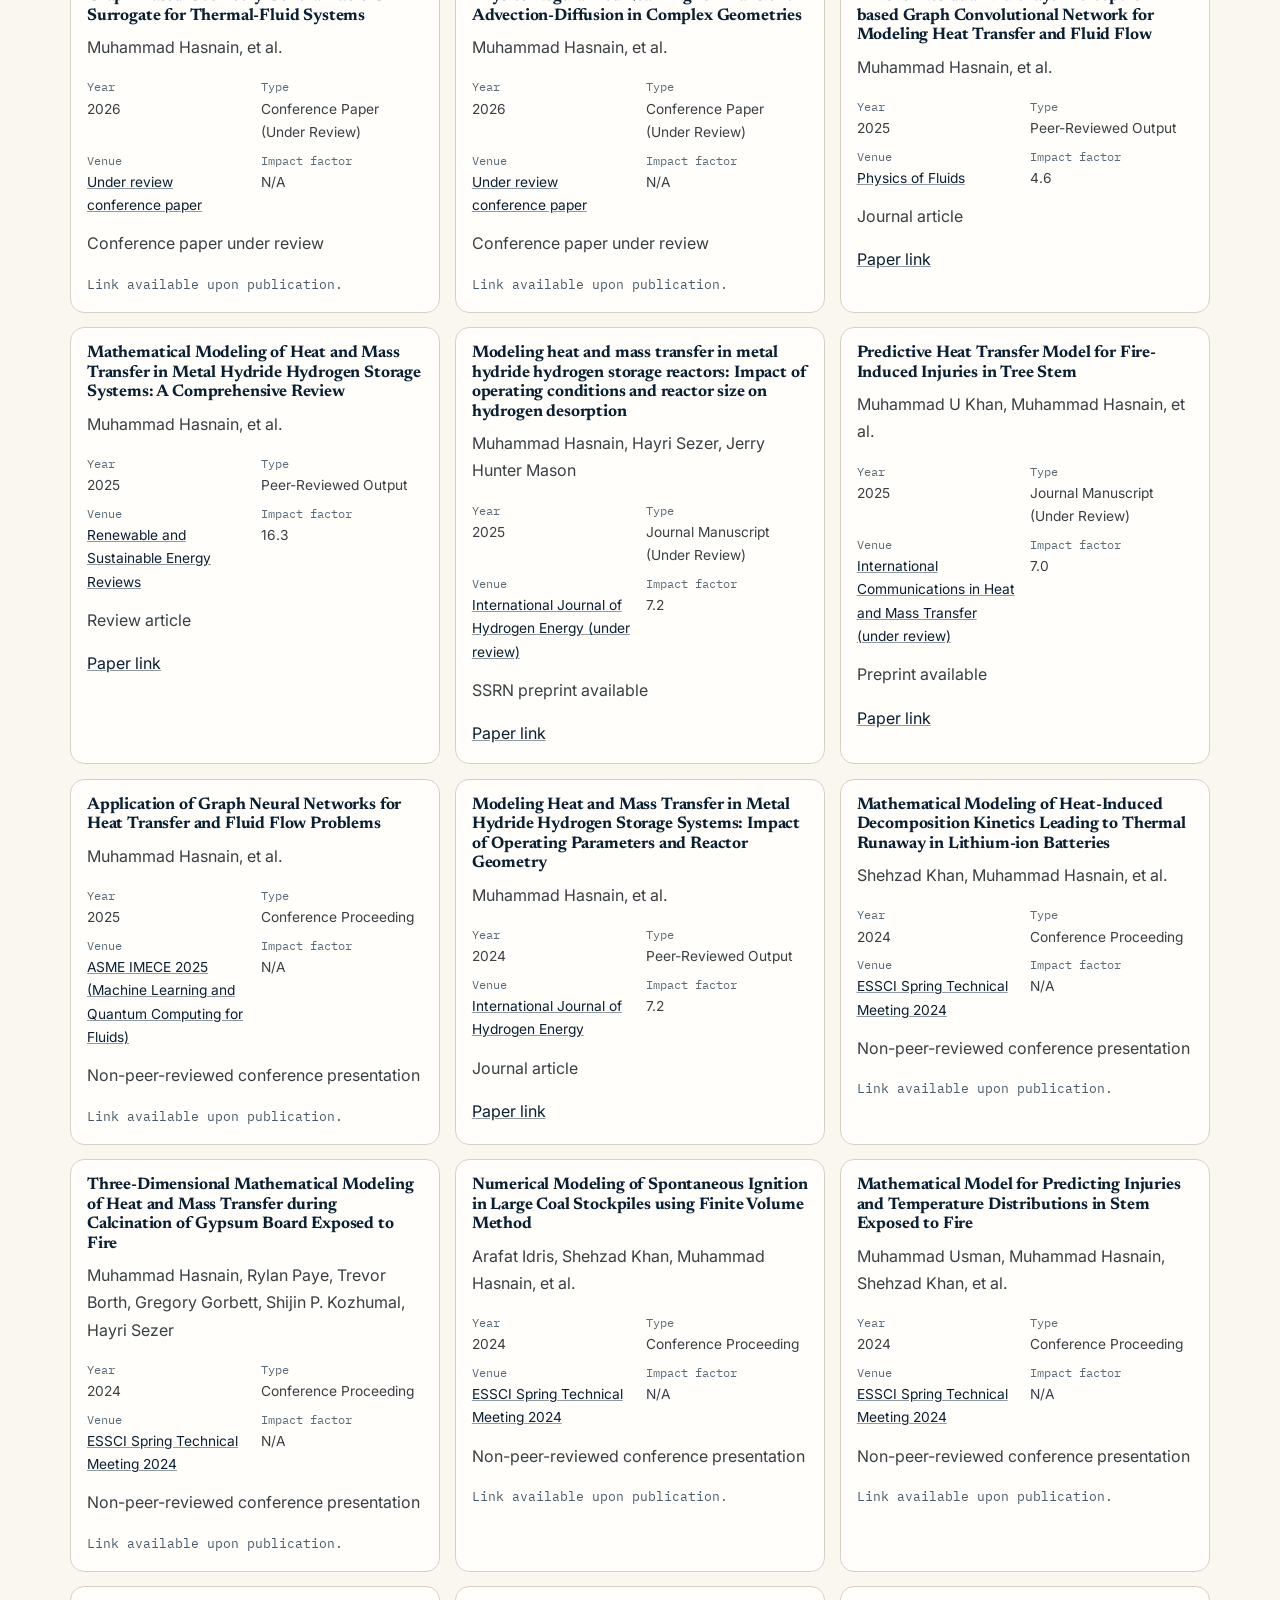
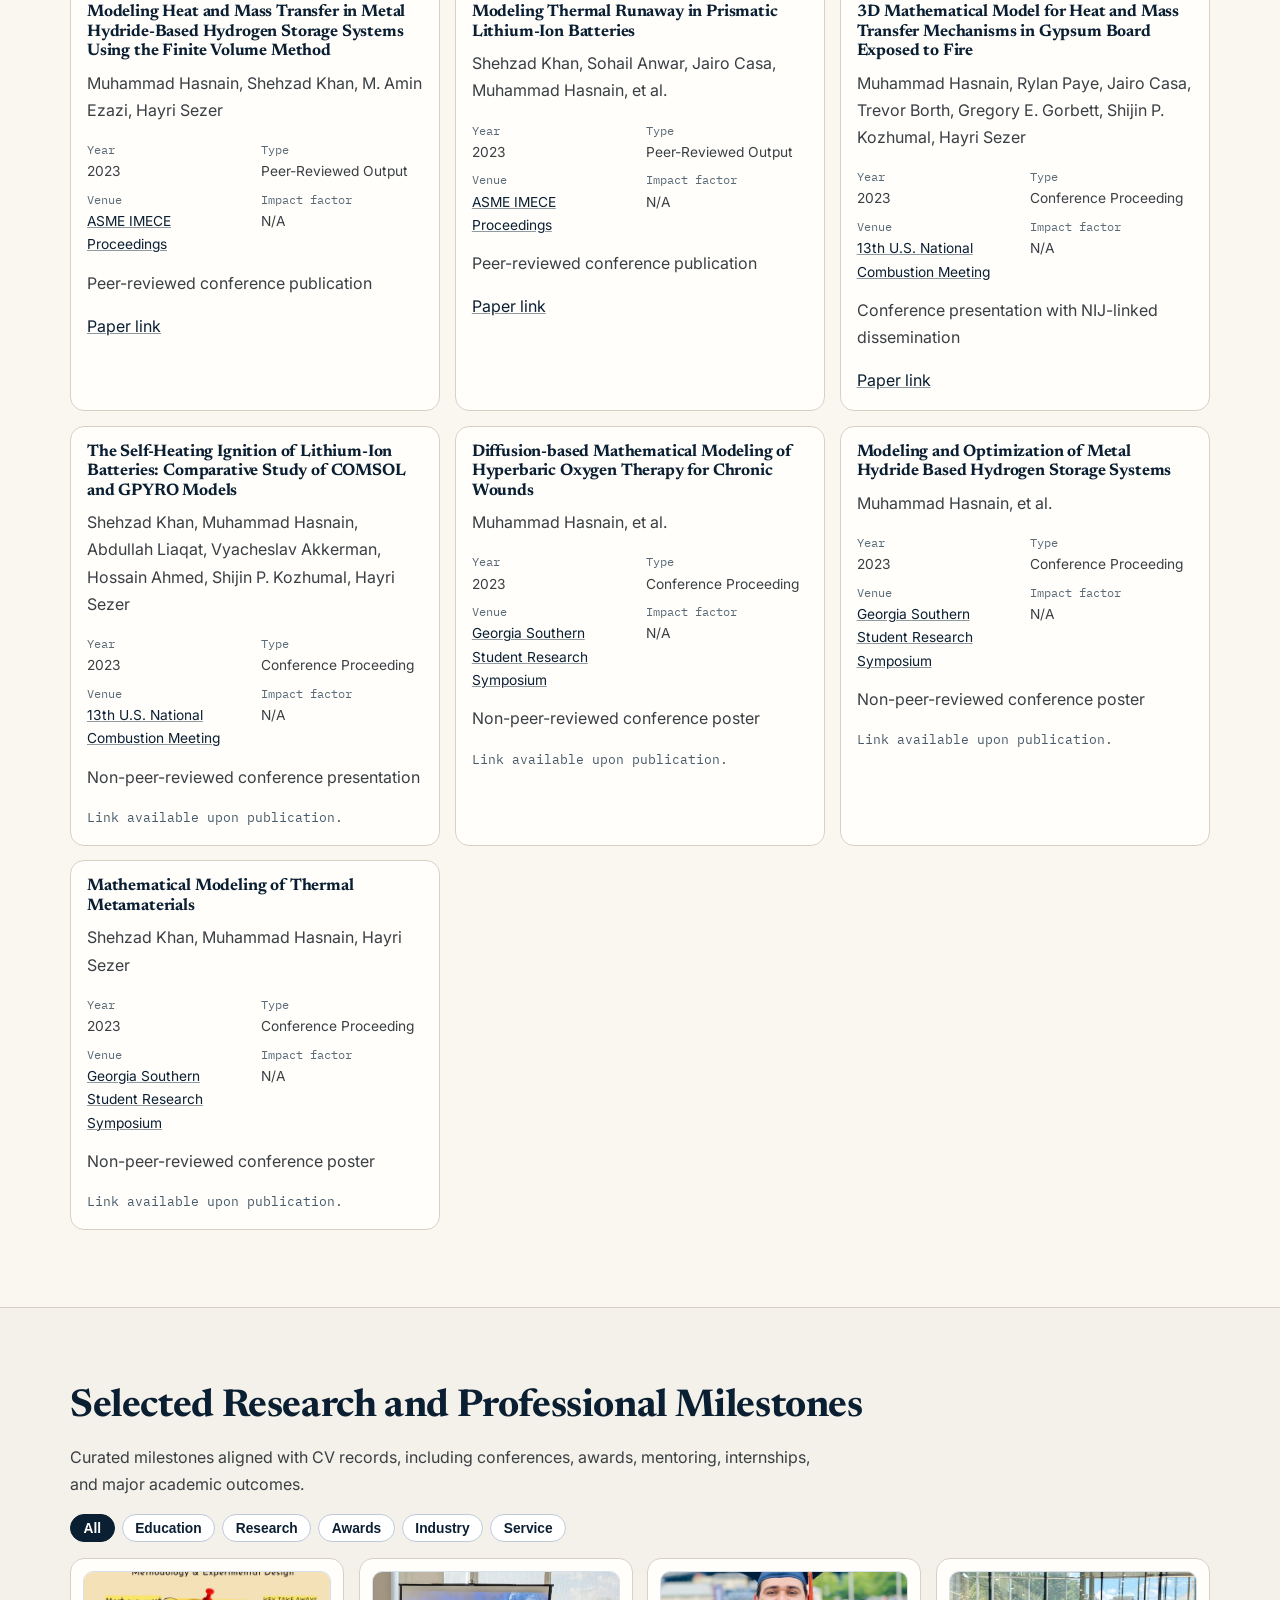
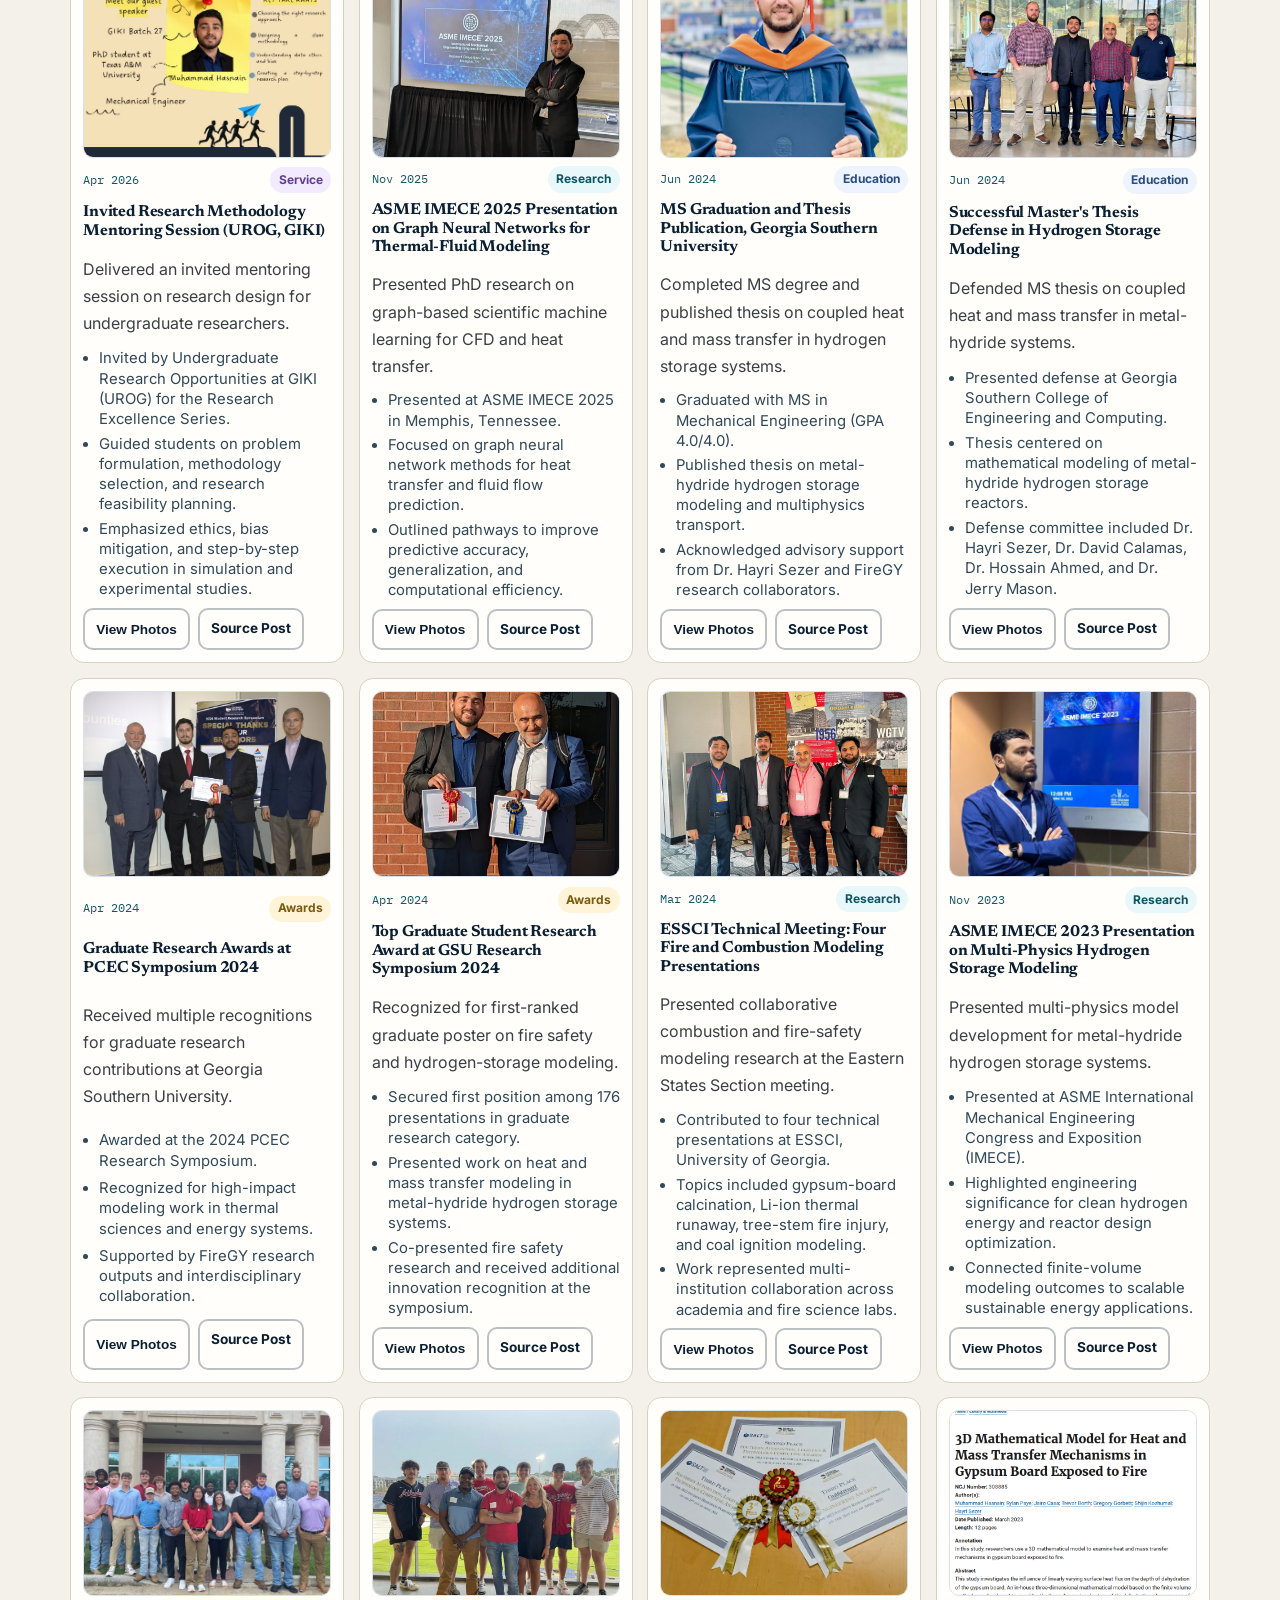
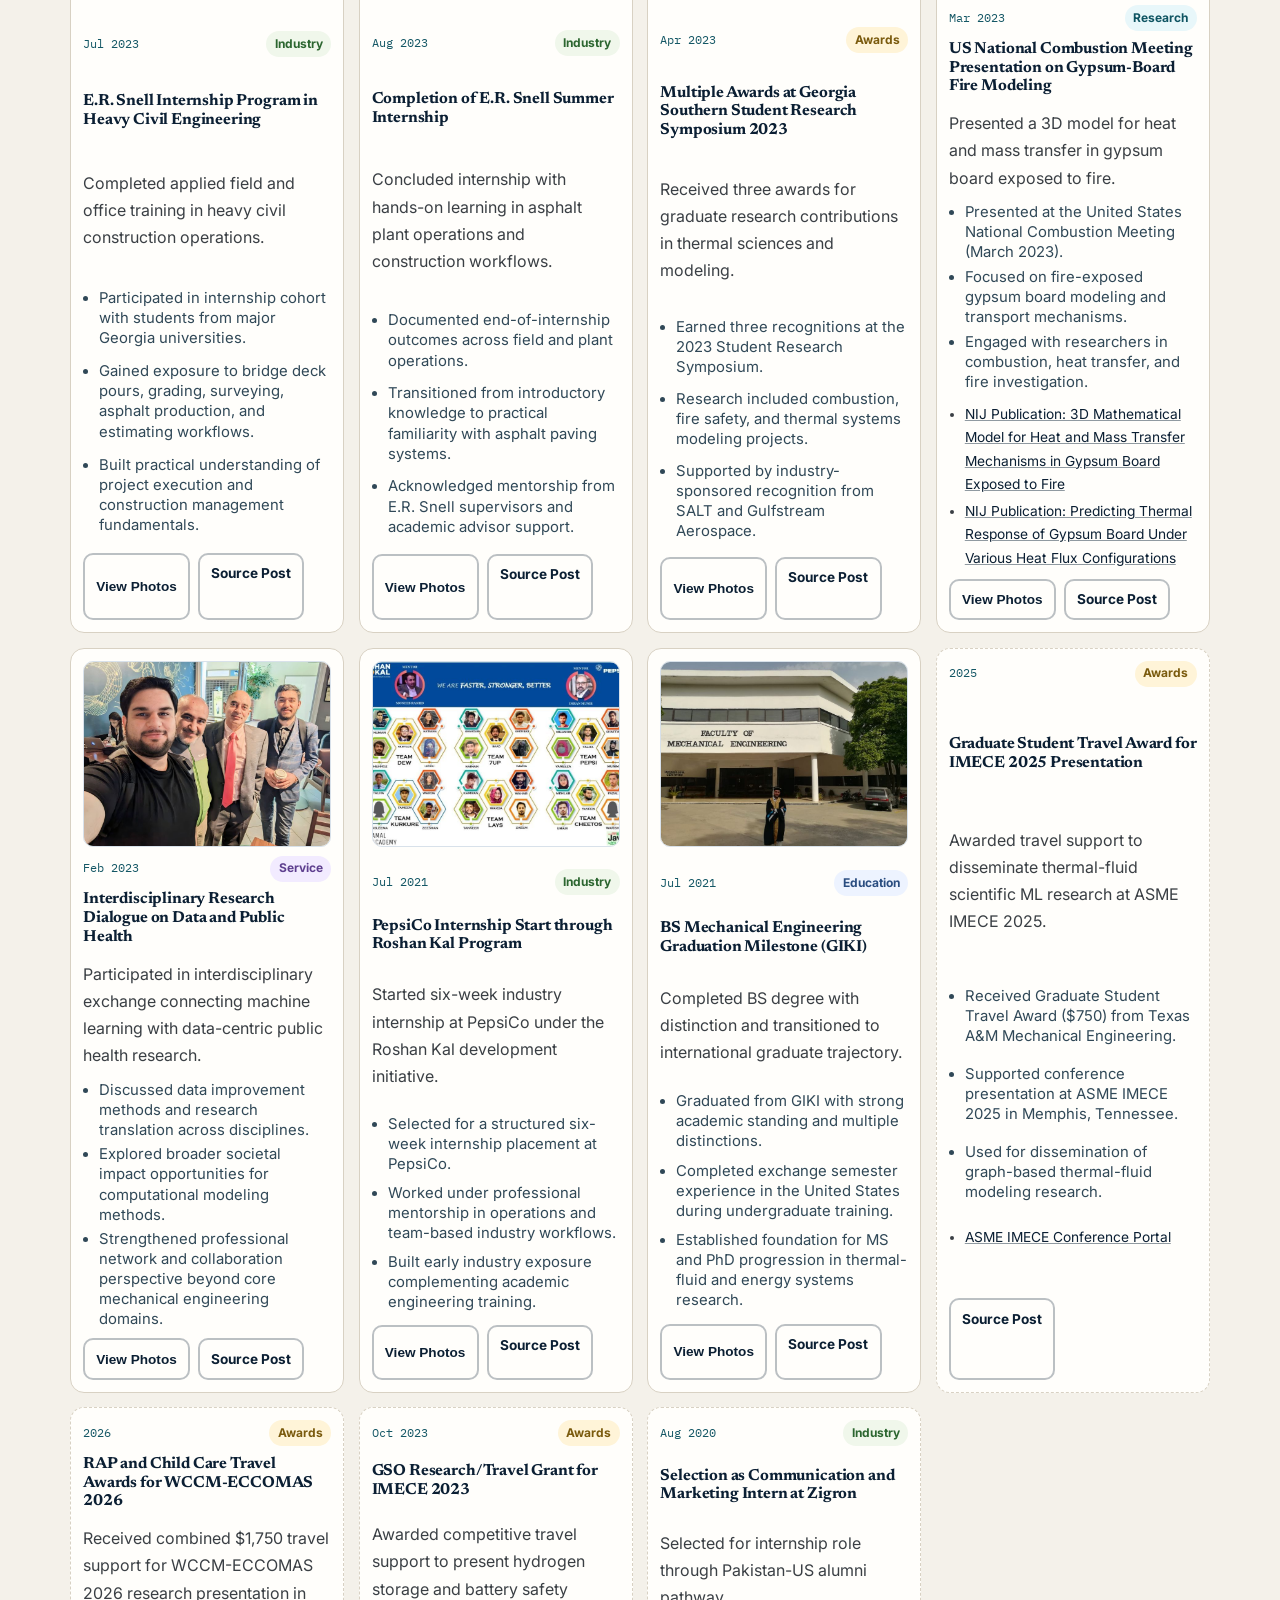
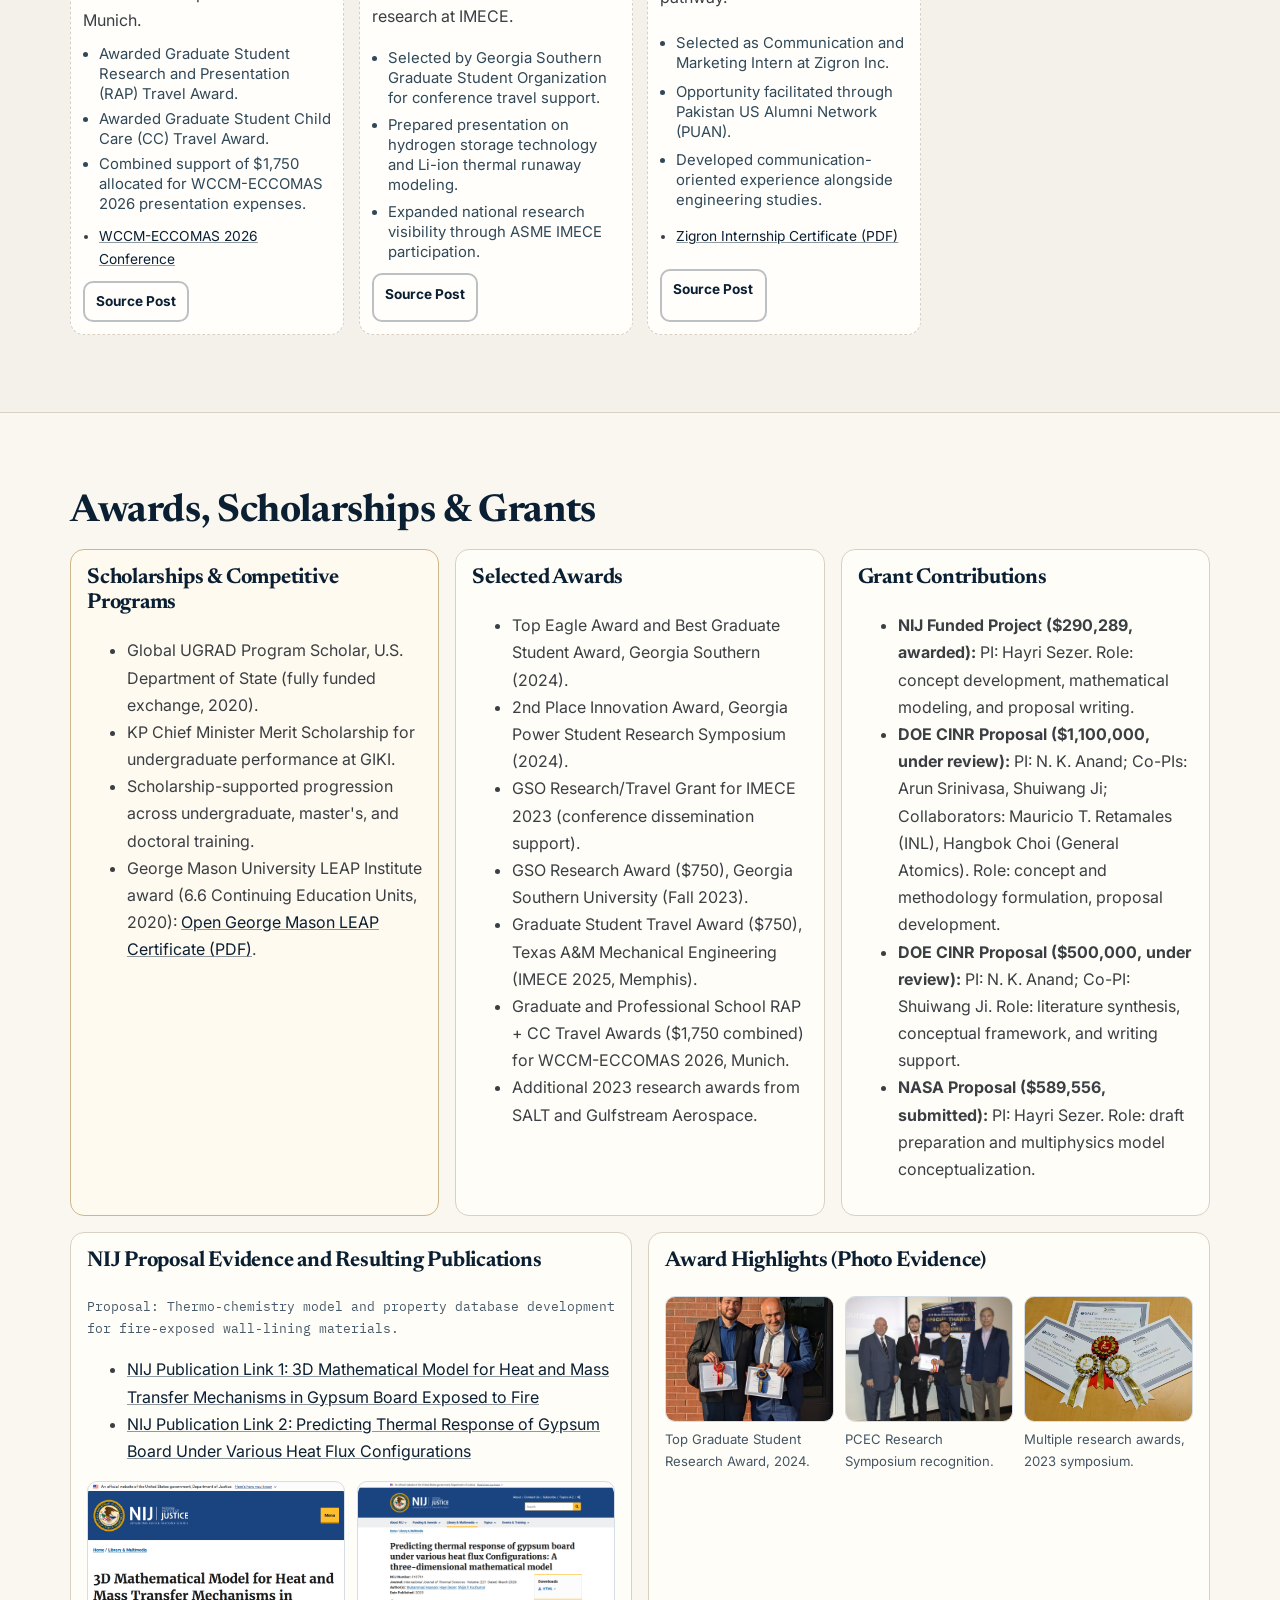
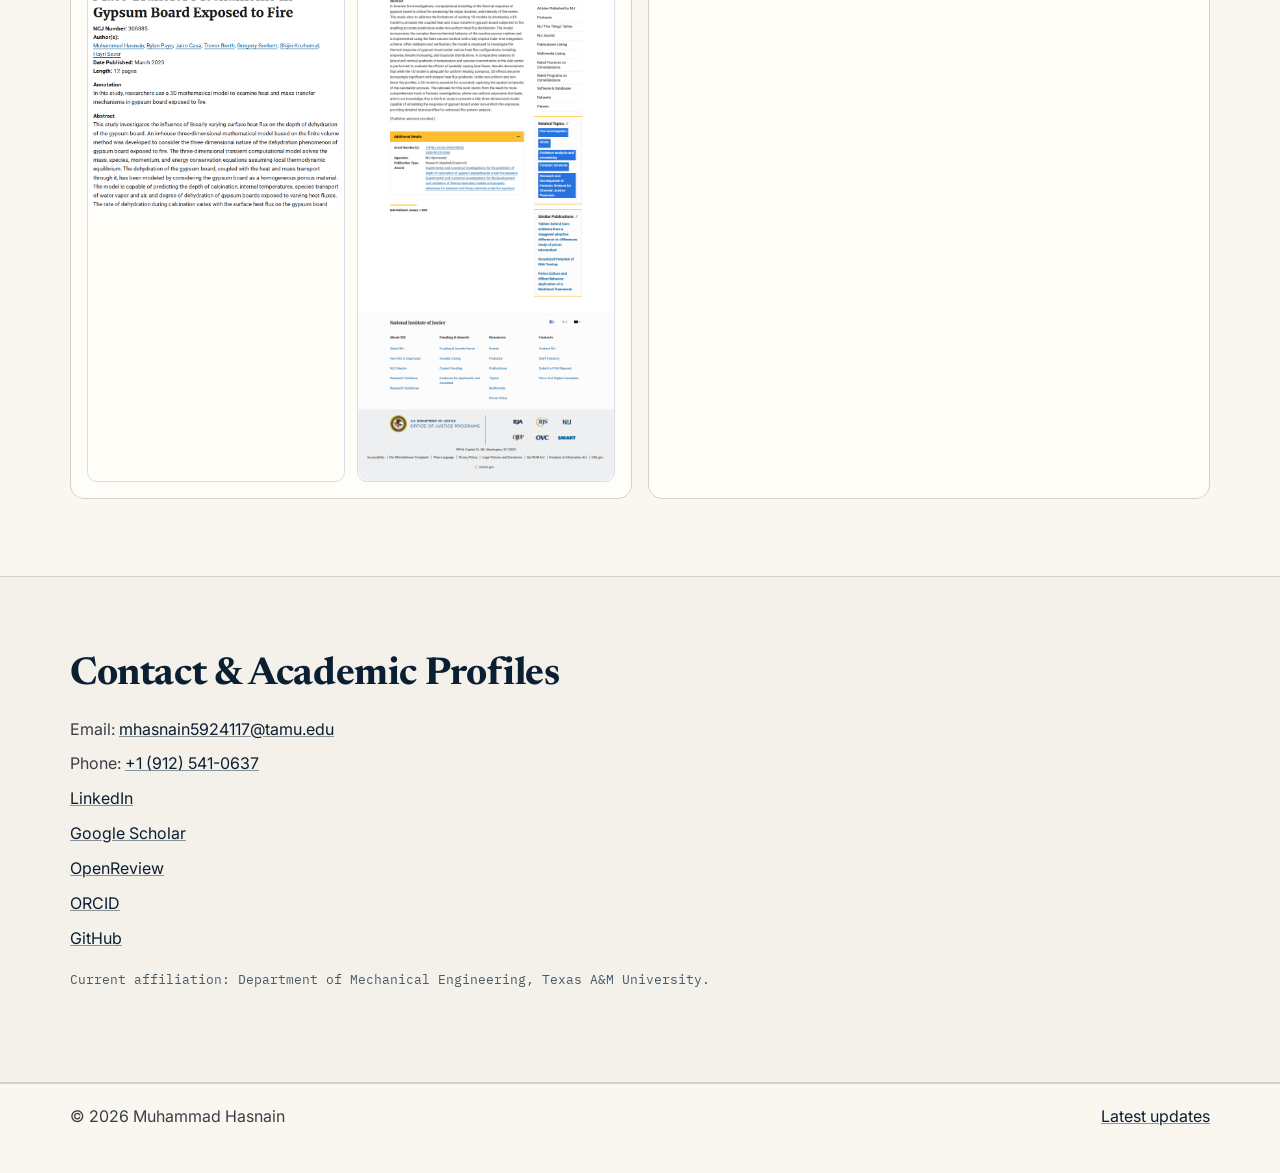
==== commit 737c5ff8: "Polish narrative consistency and milestone evidence updates Co-authored-by: Muhammad Hasnain <mhasna" ====
--- a/mhasnain.github.io/index.html
+++ b/mhasnain.github.io/index.html
@@ -115,13 +115,13 @@
             <p class="eyebrow">PhD Researcher · Department of Mechanical Engineering · Texas A&amp;M University</p>
             <h1>Numerical Modeling &amp; Scientific Machine Learning Researcher</h1>
             <p class="lead">
-              My work integrates finite-volume modeling, geometry-aware deep learning, and high-impact engineering
-              applications. I develop physically grounded computational frameworks that are scalable and generalizable for
-              modern energy and thermal-fluid systems.
+              Muhammad Hasnain integrates finite-volume modeling, geometry-aware deep learning, and high-impact
+              engineering applications to develop physically grounded computational frameworks that are scalable and
+              generalizable for modern energy and thermal-fluid systems.
             </p>
             <p class="lead-sub">
-              I specialize in graph-based deep learning and high-fidelity CFD, with applications in fluid flow, heat
-              transfer, and transport in reactive porous media for energy conversion and storage.
+              His specialization includes graph-based deep learning and high-fidelity CFD, with applications in fluid
+              flow, heat transfer, and transport in reactive porous media for energy conversion and storage.
             </p>
             <div class="hero-actions">
               <a class="button button-primary" href="#publications">Explore Publications</a>
@@ -160,12 +160,12 @@
           <aside class="funding-thread">
             <h3>Funding &amp; Opportunity Thread</h3>
             <p>
-              I come from an underprivileged village in northern Pakistan and became the first person from my village to
-              pursue higher education abroad.
+              Muhammad Hasnain comes from an underprivileged village in northern Pakistan and became the first person
+              from his village to pursue higher education abroad.
             </p>
             <p>
-              My educational journey has been scholarship-driven while supporting a family of 10, and reflects a sustained
-              commitment to research, mentorship, and impact.
+              His educational journey has been scholarship-driven while supporting a family of 10, and reflects a
+              sustained commitment to research, mentorship, and impact.
             </p>
           </aside>
         </div>
@@ -238,8 +238,8 @@
         <div class="container">
           <h2>Research Experience and Technical Contributions</h2>
           <p class="section-intro">
-            My work integrates scientific machine learning, high-fidelity numerical methods, and applied thermal-fluid
-            engineering to build robust, interpretable, and deployment-ready computational models.
+            Muhammad Hasnain integrates scientific machine learning, high-fidelity numerical methods, and applied
+            thermal-fluid engineering to build robust, interpretable, and deployment-ready computational models.
           </p>
           <div class="role-grid">
             <article class="role-card research-card">
@@ -271,8 +271,8 @@
               <img src="assets/images/posts/post-02-01.jpg" alt="ASME IMECE 2025 conference moment" loading="lazy" />
               <h3>ASME IMECE 2025</h3>
               <p>
-                Presented graph-neural-network-driven scientific ML for heat transfer and fluid flow; a major step in my
-                PhD research trajectory.
+                Presented graph-neural-network-driven scientific ML for heat transfer and fluid flow; a major step in
+                his doctoral research trajectory.
               </p>
               <a href="https://www.linkedin.com/posts/mhasnain1_mechanicalengineering-scientificmachinelearning-activity-7397442123924504576-kK6z" target="_blank" rel="noopener">Related LinkedIn Post</a>
             </article>
@@ -294,27 +294,35 @@
             </article>
           </div>
 
-          <h3>Selected Projects and Research Themes</h3>
+          <h3 class="project-section-title">Selected Research Projects and Methodological Frameworks</h3>
           <div class="project-grid">
             <article class="panel">
               <h4>Graph-Based CFD Surrogates</h4>
-              <p>Developed GNN architectures integrated with OpenFOAM workflows to improve extrapolation across geometry and parameter spaces.</p>
+              <p>Developed geometry-aware GNN architectures integrated with OpenFOAM workflows to improve extrapolation across spatial topology and operating-parameter spaces.</p>
             </article>
             <article class="panel">
               <h4>Transient Advection-Diffusion Learning</h4>
-              <p>Applied supervised and semi-supervised graph models for spatiotemporal transport prediction and robust autoregressive rollout.</p>
+              <p>Applied supervised and semi-supervised graph-learning pipelines for spatiotemporal transport prediction with stable autoregressive rollout in transient PDE settings.</p>
             </article>
             <article class="panel">
               <h4>Adaptive Time-Stepping for High-Speed Flow</h4>
-              <p>Contributed CNN surrogate components in a two-phase framework for computationally efficient high-speed flow simulation.</p>
+              <p>Contributed CNN surrogate modules in a two-phase framework for computationally efficient high-speed flow simulation and real-time inference acceleration.</p>
             </article>
             <article class="panel">
               <h4>Metal-Hydride Hydrogen Storage Modeling</h4>
-              <p>Built finite-volume models for coupled thermal-mass transport to support safer, higher-performance reactor operation.</p>
+              <p>Built finite-volume models for coupled thermal-mass transport to support safer and higher-performance hydrogen-storage reactor operation.</p>
+            </article>
+            <article class="panel">
+              <h4>Li-ion Thermal Runaway Modeling</h4>
+              <p>Modeled heat-induced decomposition kinetics and multi-variable thermal-failure behavior in Li-ion systems with benchmark-informed validation pathways.</p>
             </article>
             <article class="panel">
               <h4>Gypsum Board Fire Modeling</h4>
-              <p>Developed and validated a 3D dehydration and transport model for forensic fire investigation and NIJ-linked dissemination.</p>
+              <p>Developed and validated a three-dimensional dehydration and transport model for forensic fire investigation and NIJ-linked dissemination.</p>
+            </article>
+            <article class="panel">
+              <h4>Manufactured-Solutions Data Generation for PDE Learning</h4>
+              <p>Designed manufactured-solutions-based data-generation pipelines for PDE operator learning; the framework is compatible with MLP-based and graph-based neural operators for training deep neural operator models.</p>
             </article>
           </div>
         </div>
--- a/mhasnain.github.io/assets/css/styles.css
+++ b/mhasnain.github.io/assets/css/styles.css
@@ -534,6 +534,10 @@
   grid-template-columns: repeat(auto-fit, minmax(220px, 1fr));
 }
 
+.project-section-title {
+  margin-top: 1.85rem;
+}
+
 .project-grid h4 {
   margin-bottom: 0.4rem;
 }
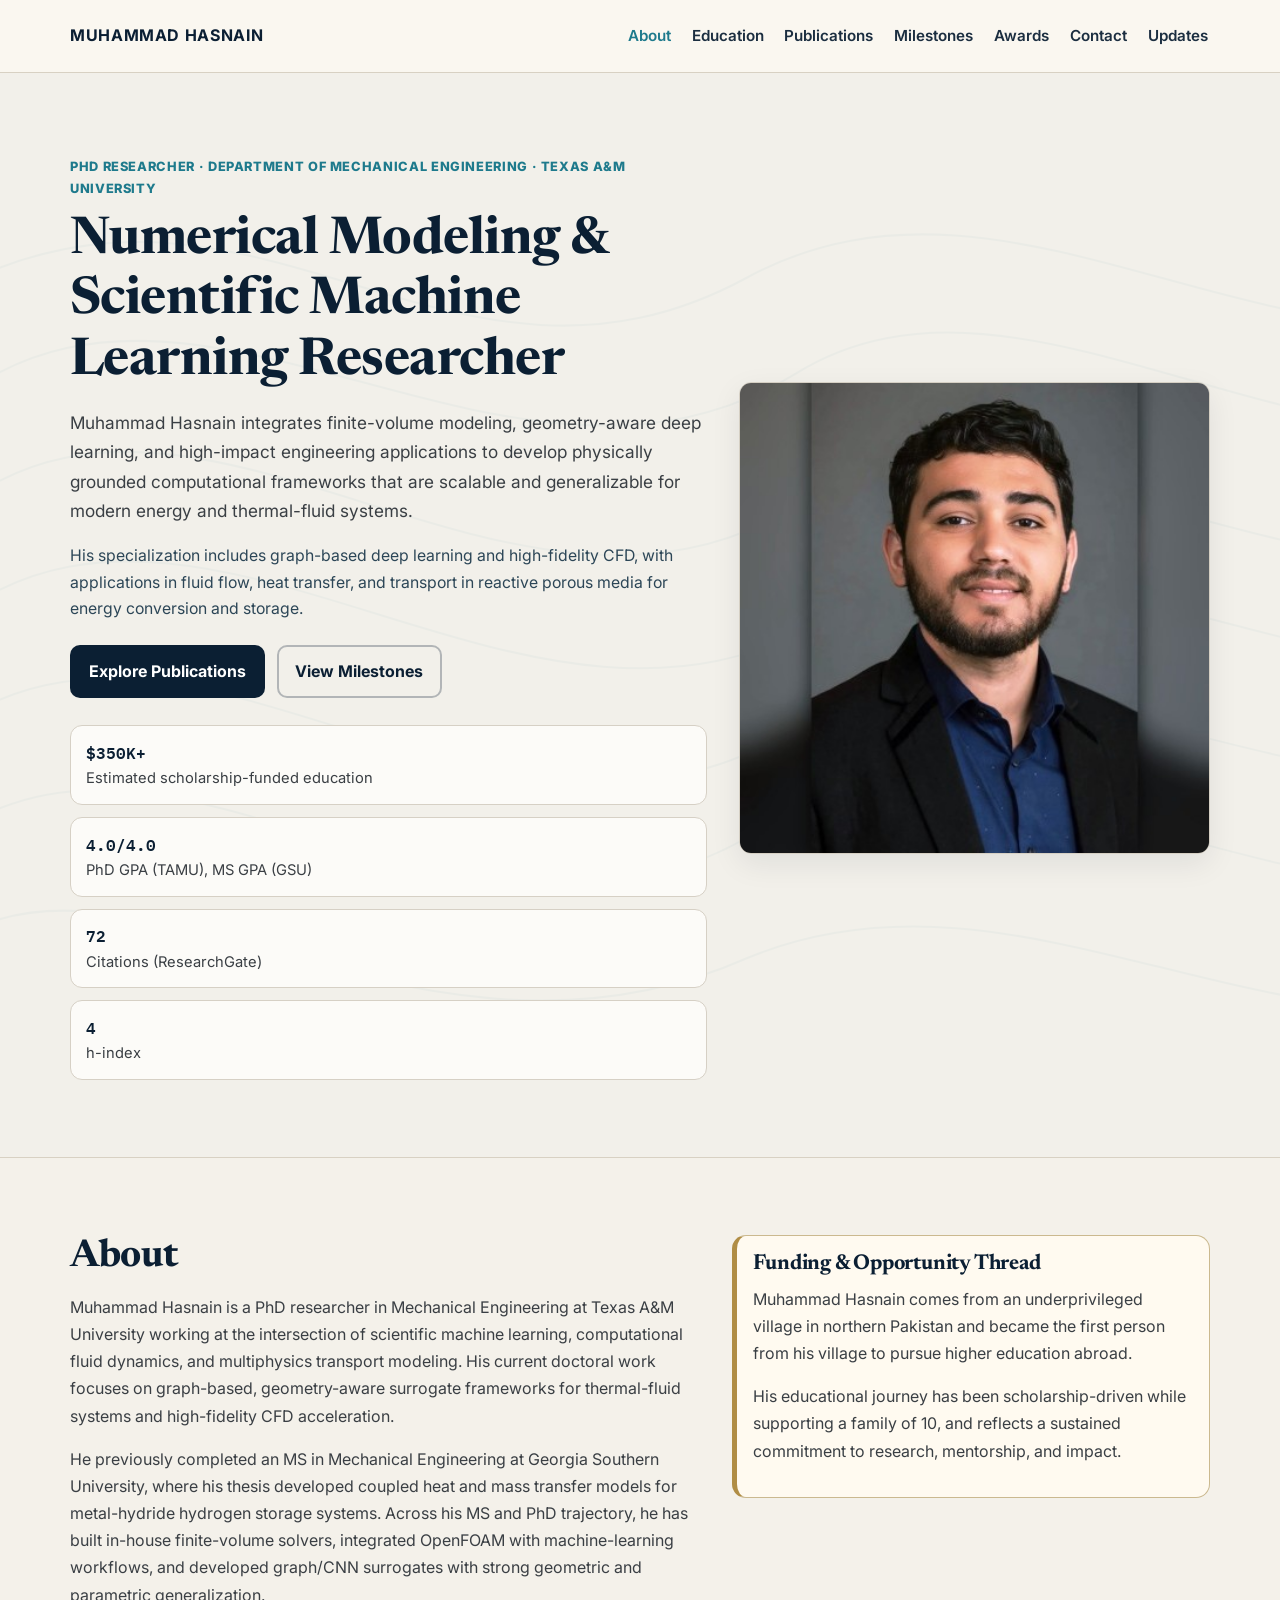
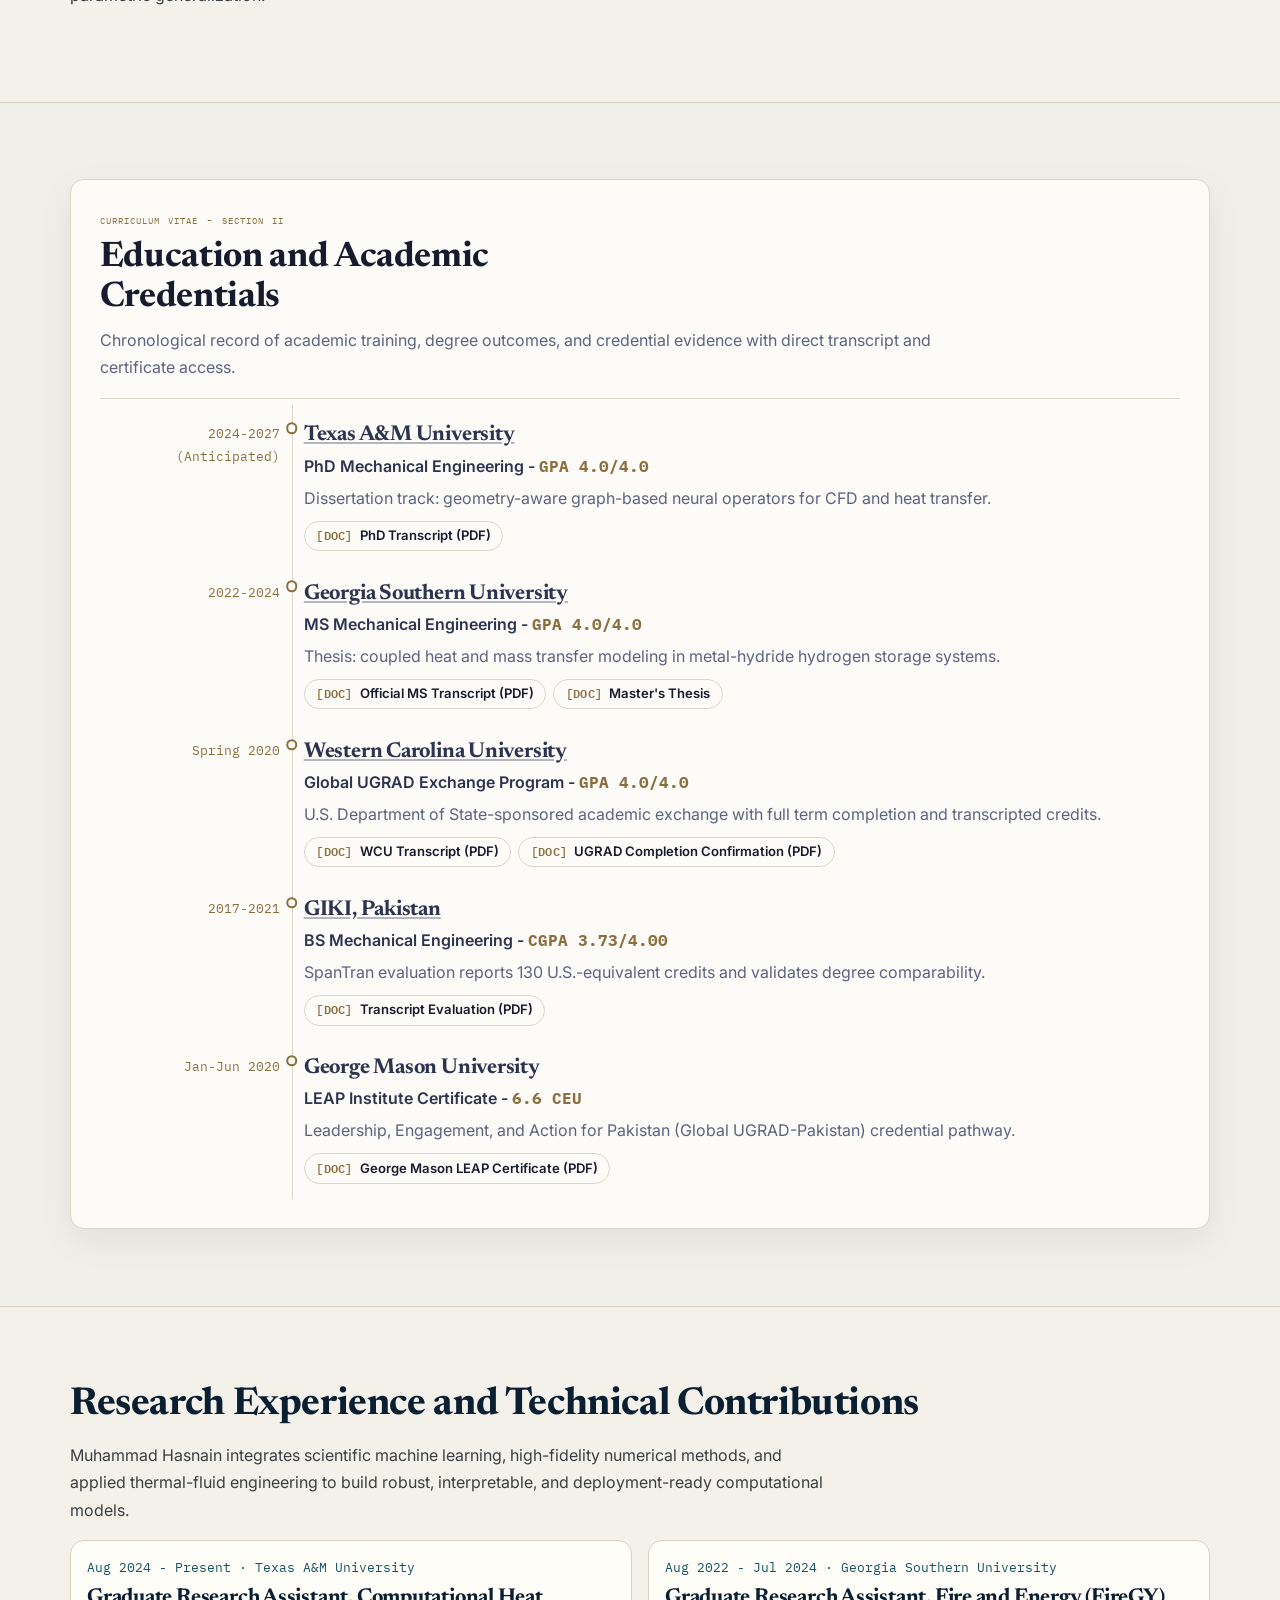
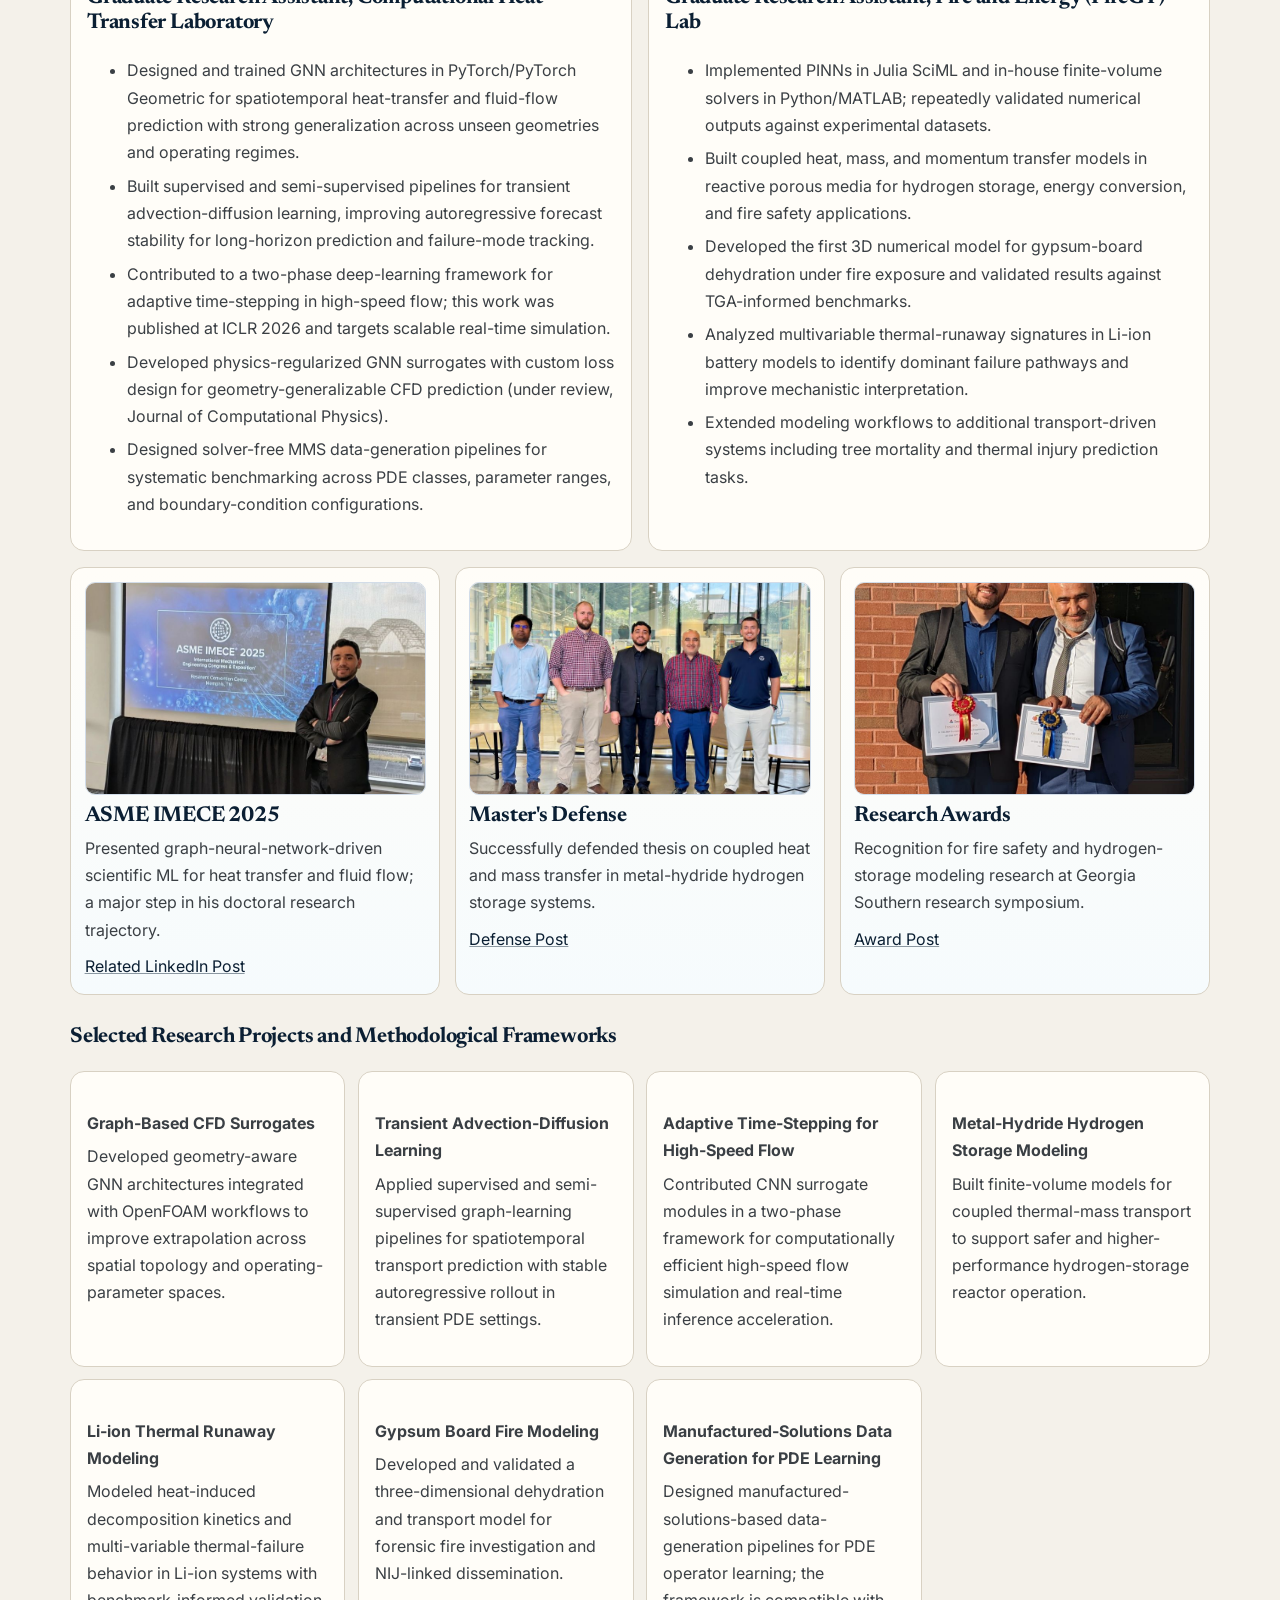
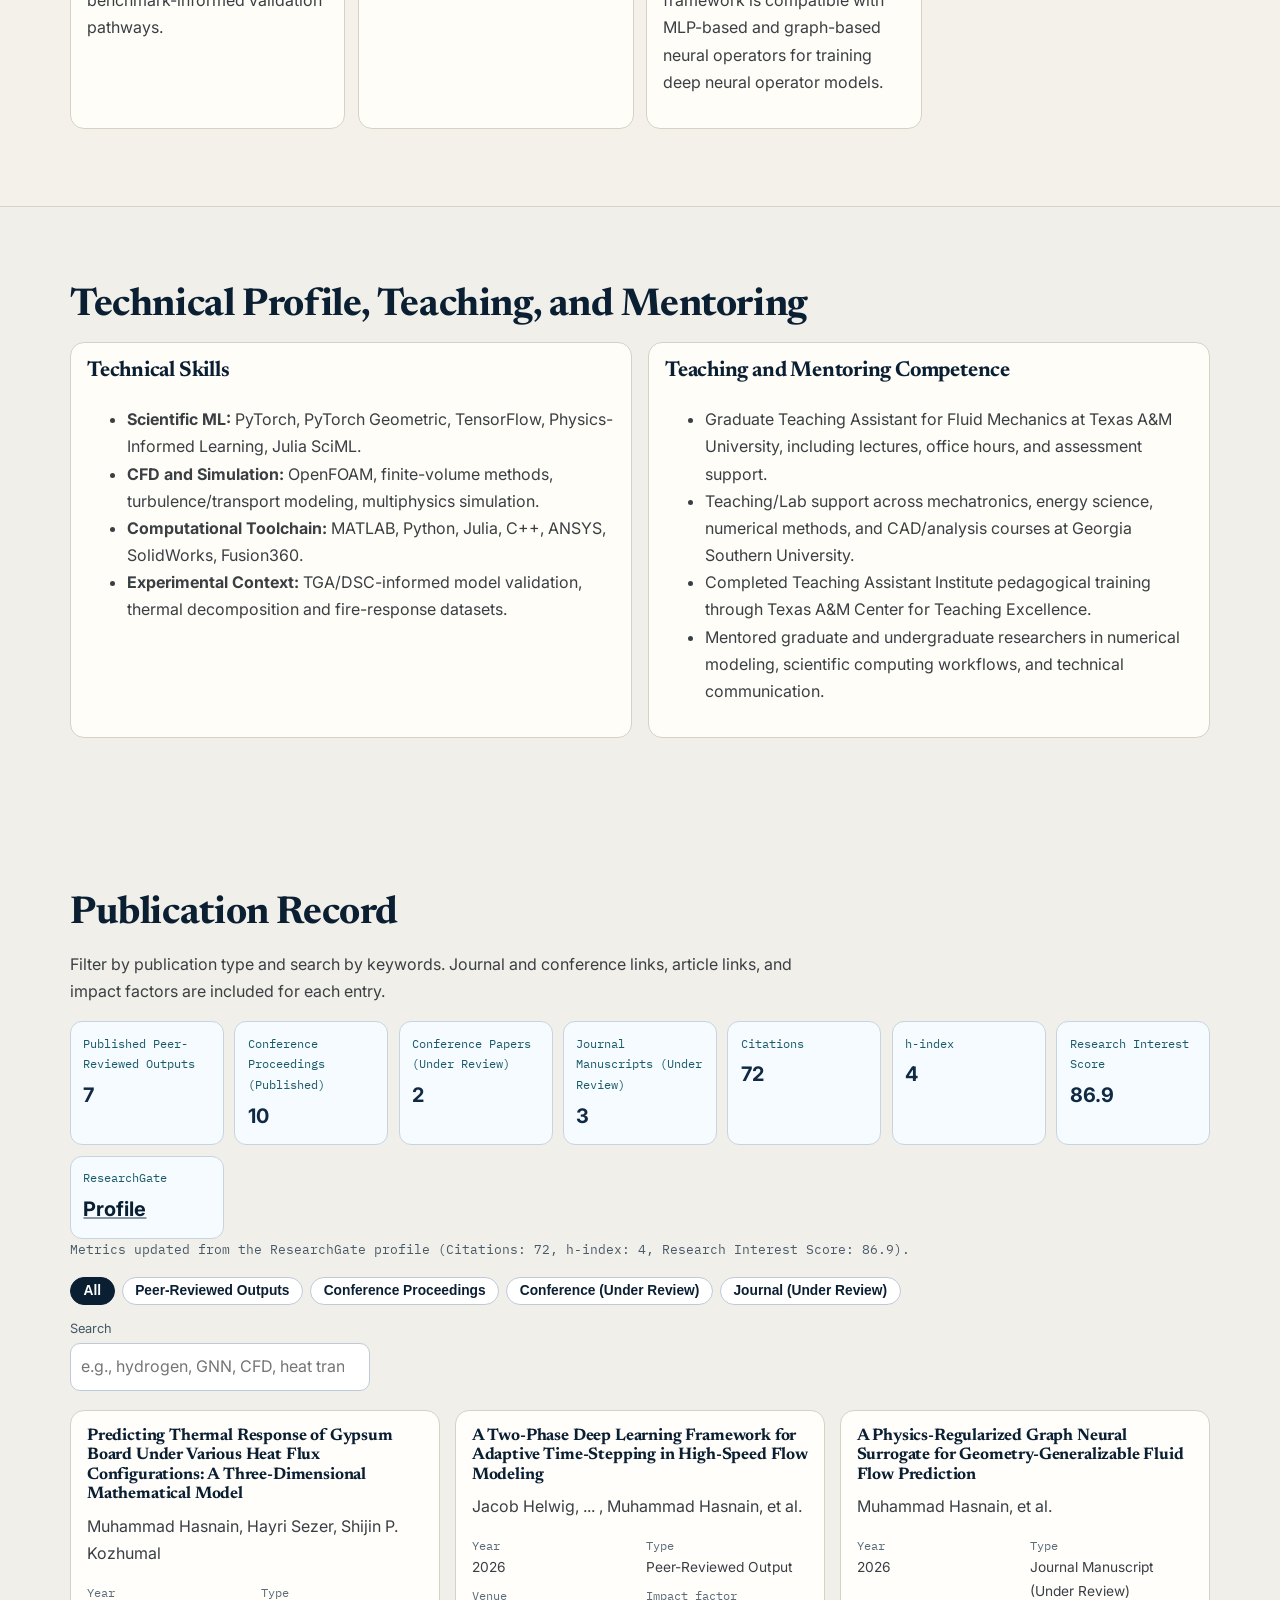
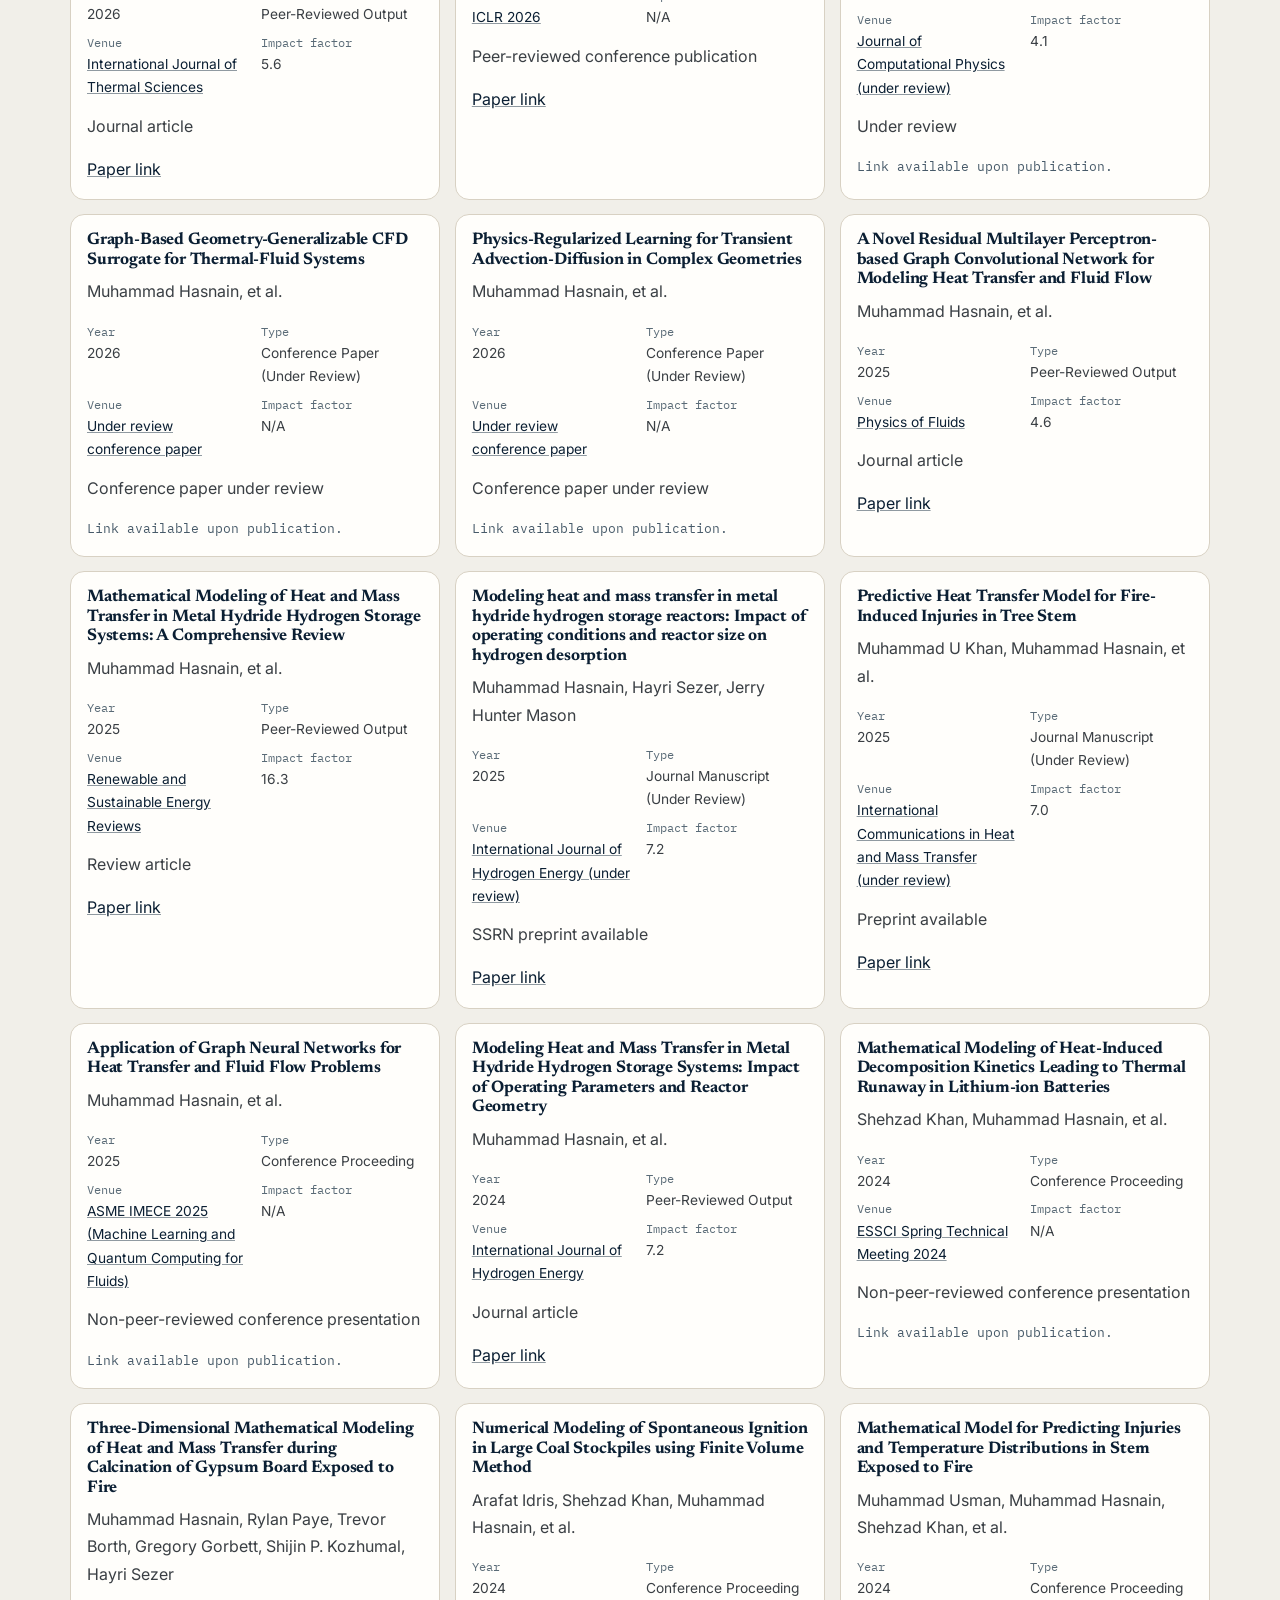
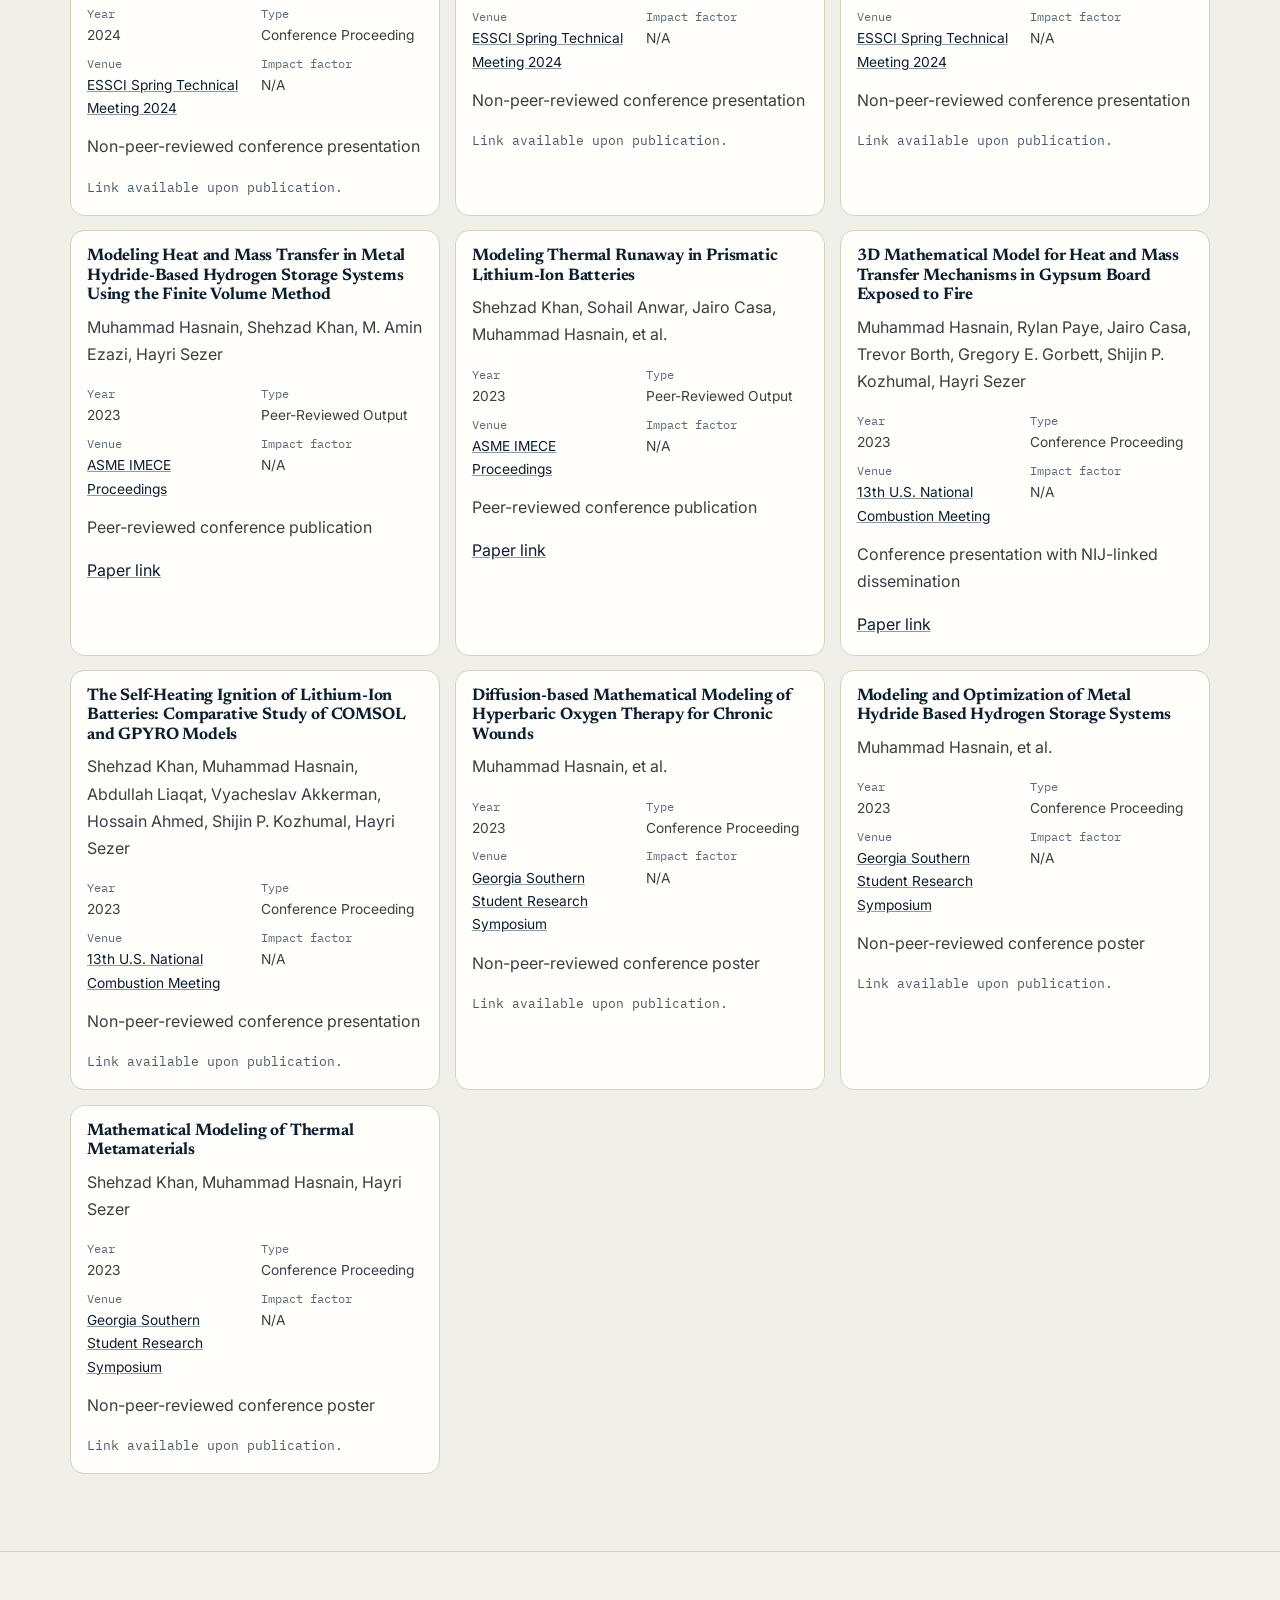
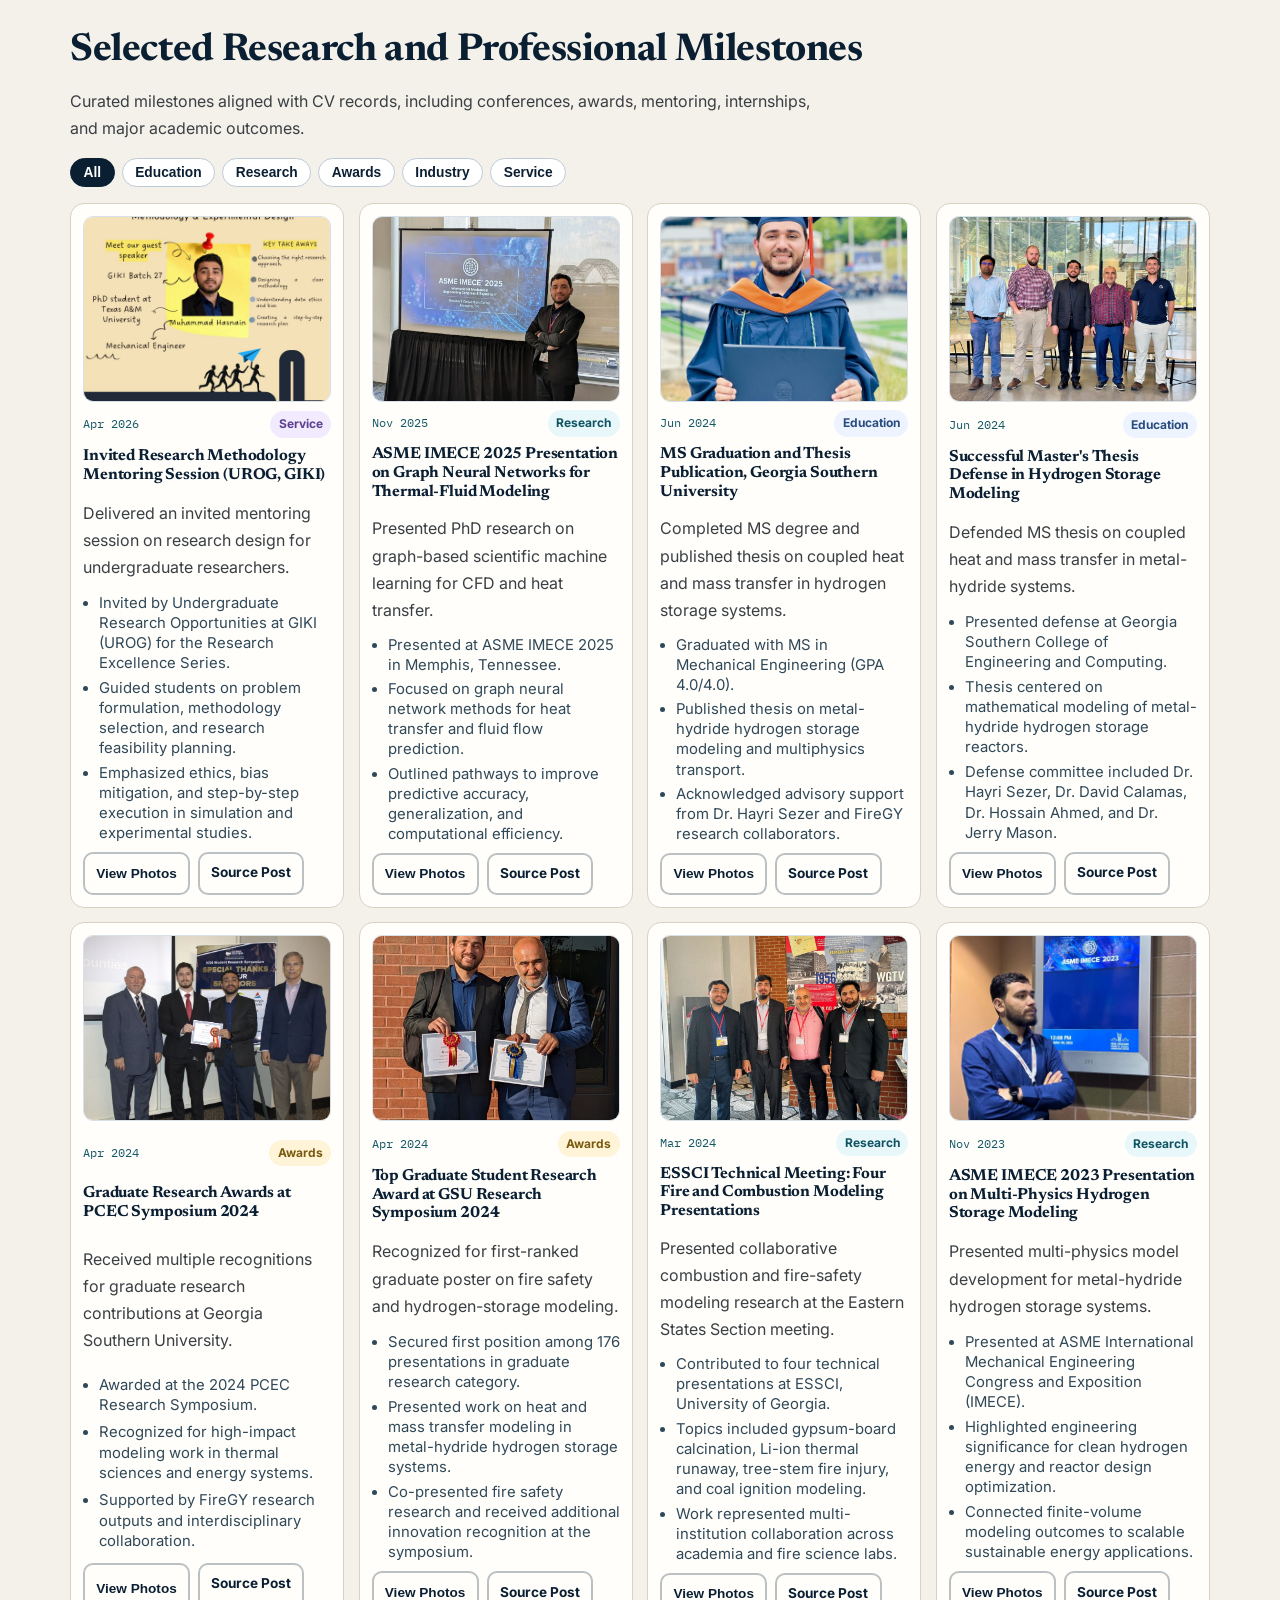
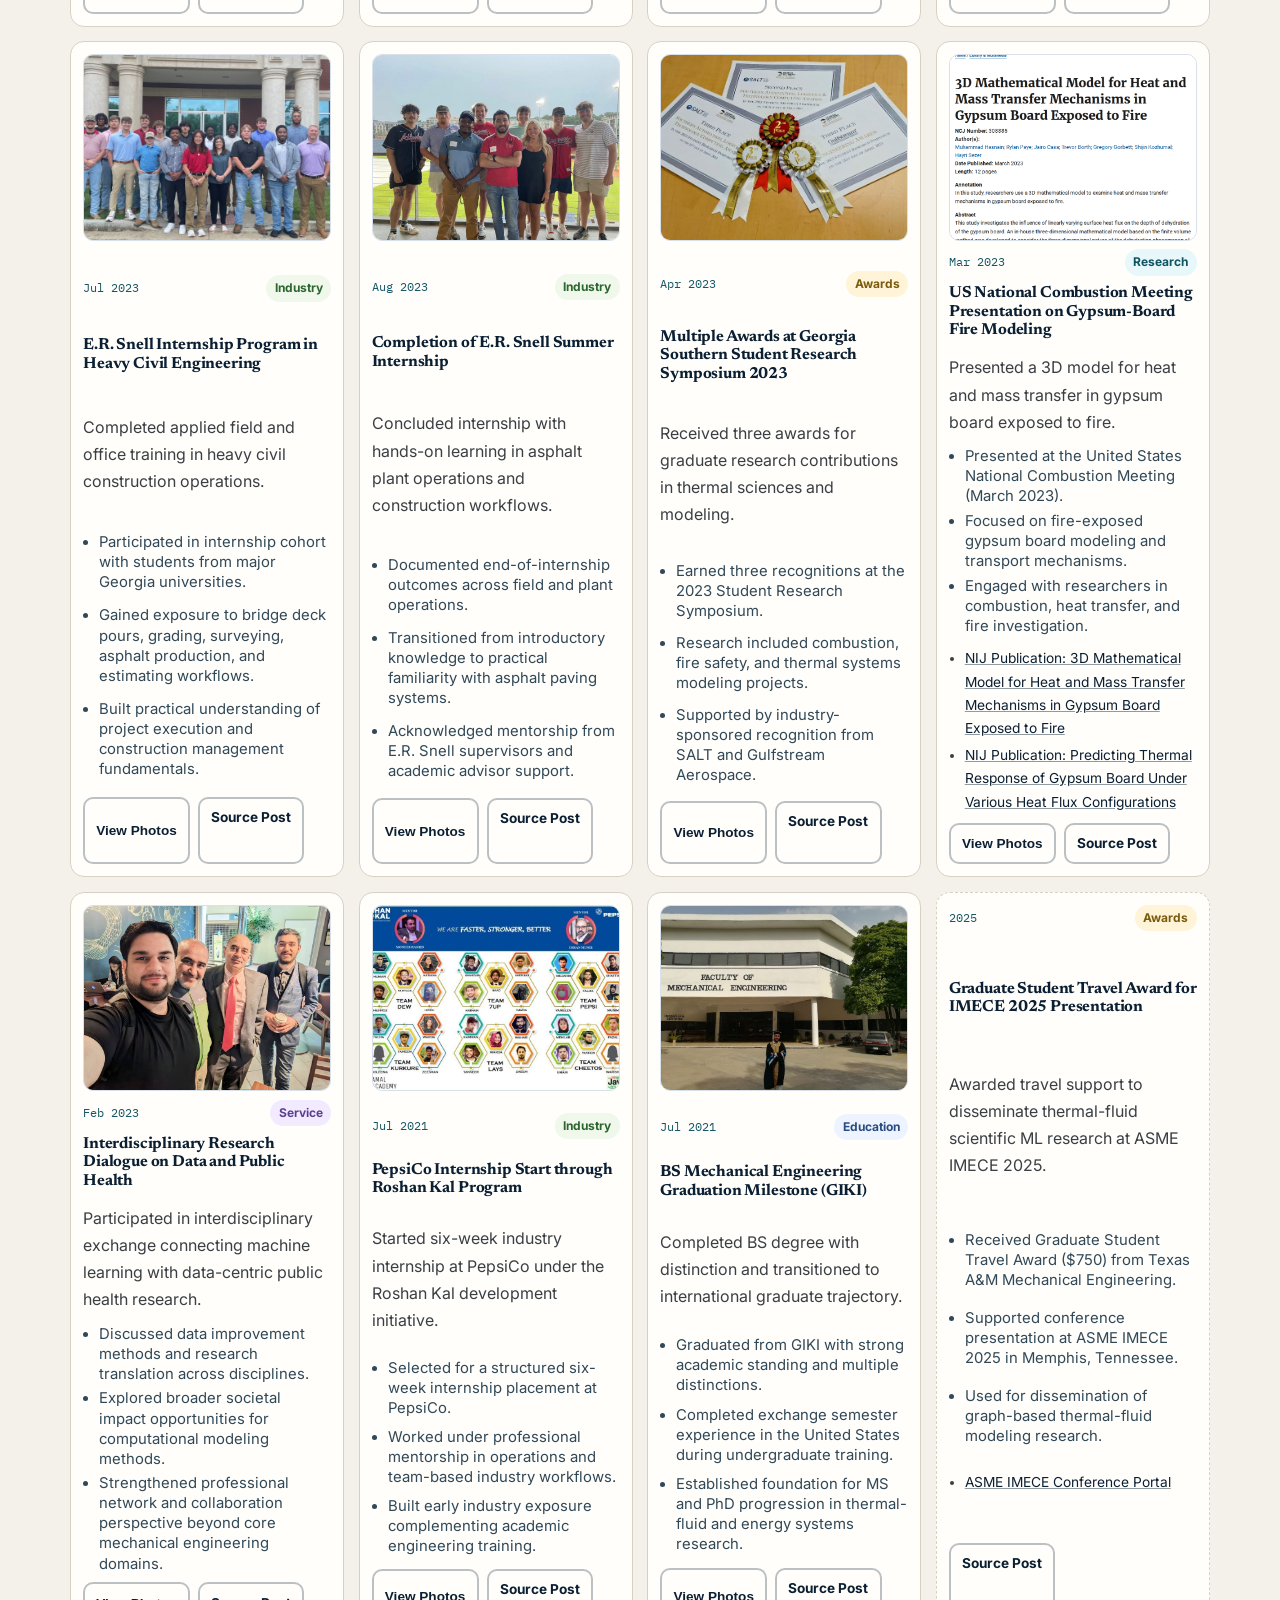
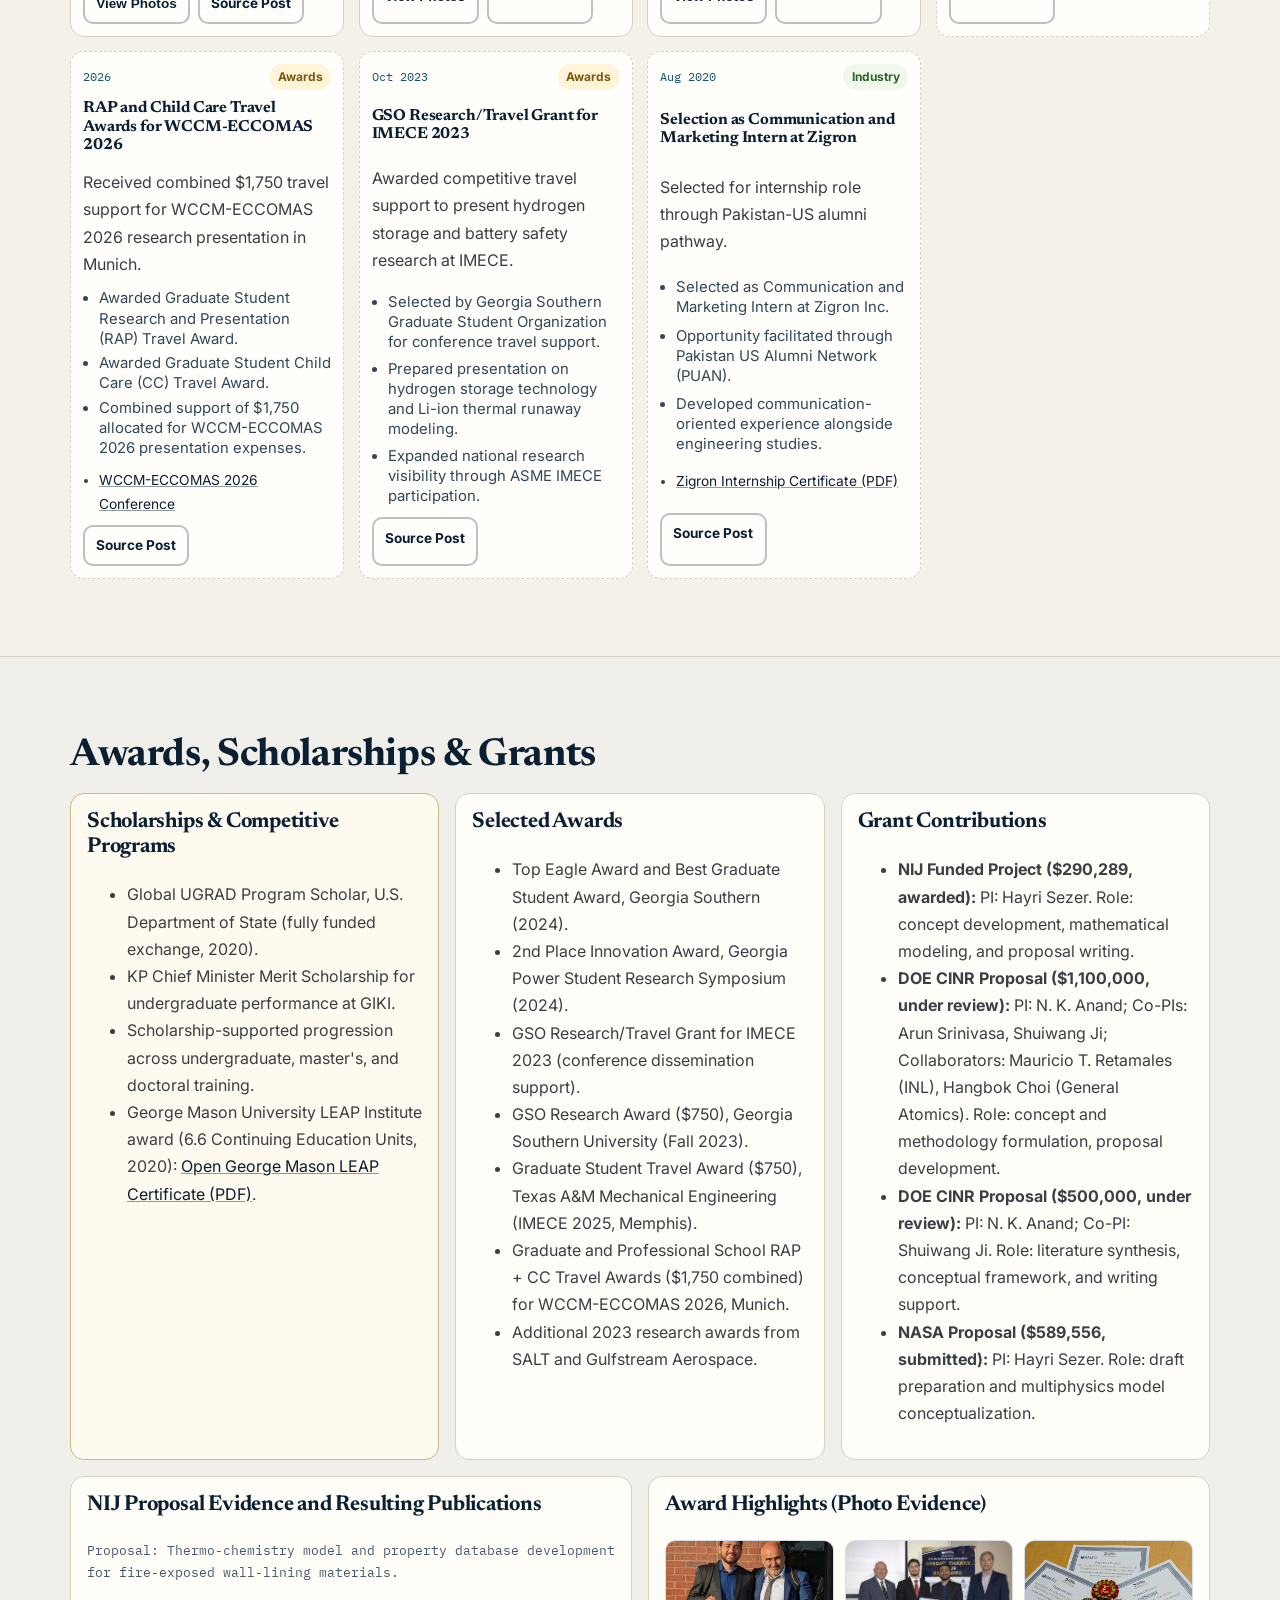
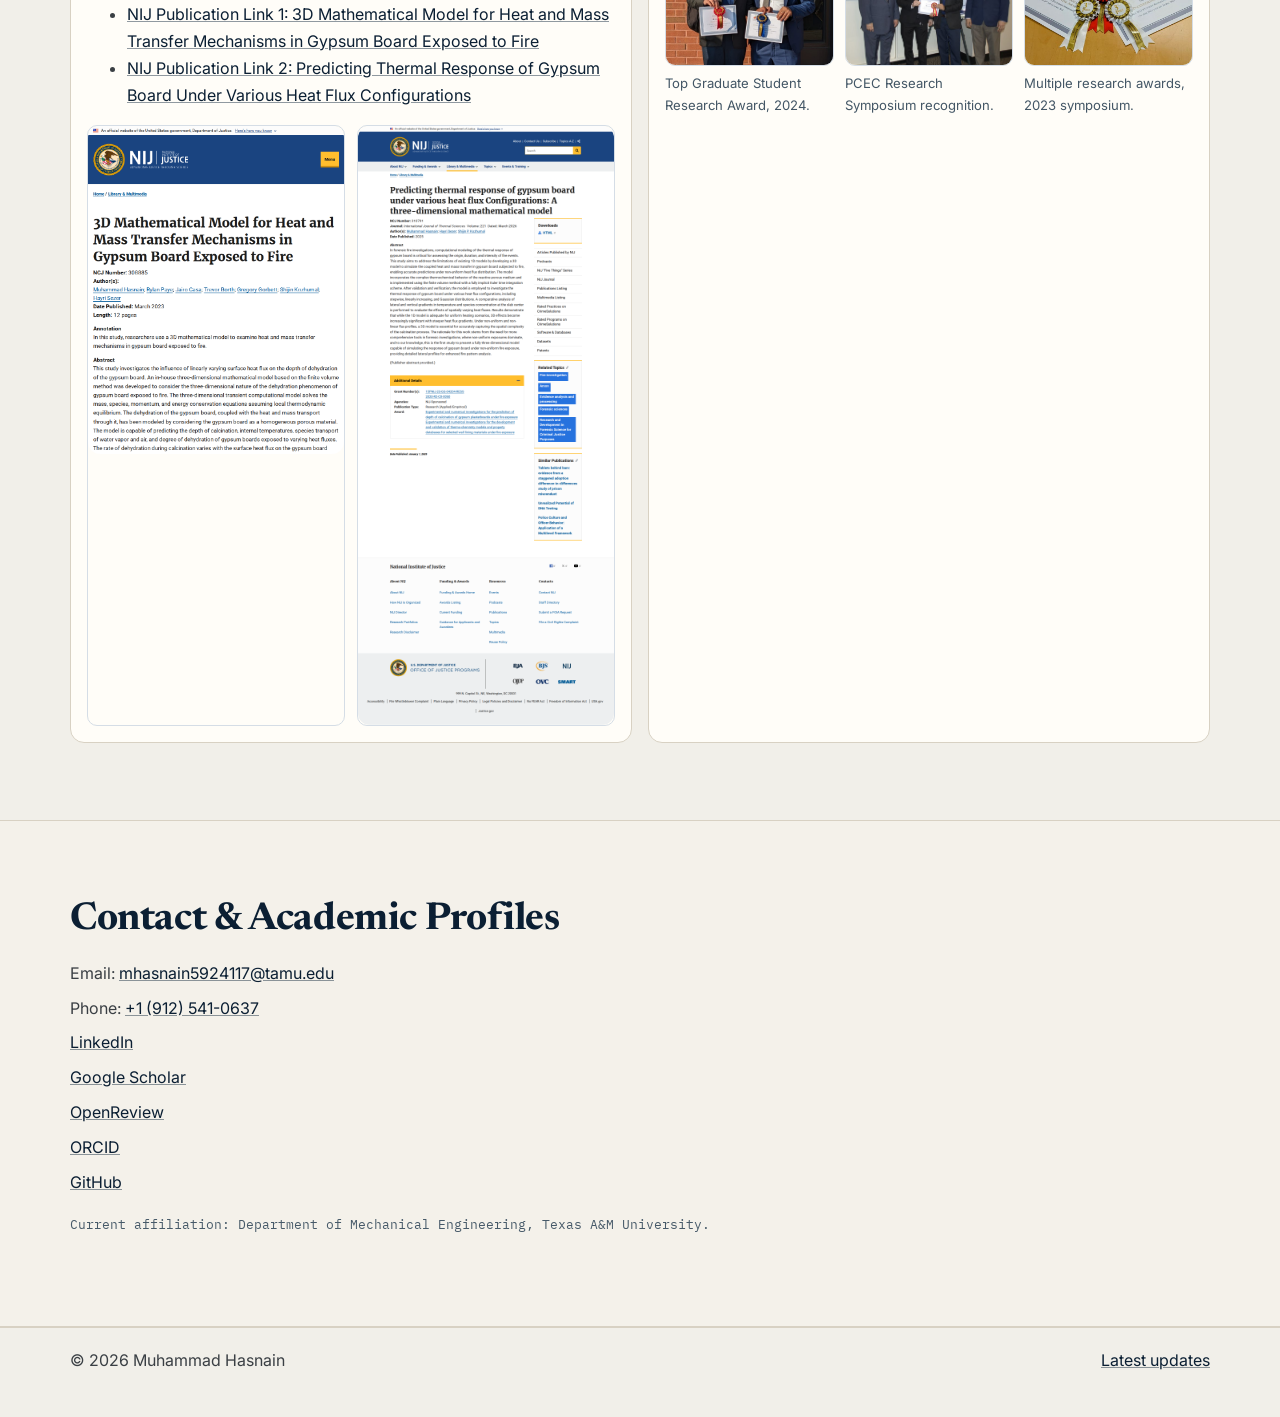
==== commit ec8f9b9e: "Restructure education section into vertical CV timeline card Co-authored-by: Muhammad Hasnain <mhasn" ====
--- a/mhasnain.github.io/index.html
+++ b/mhasnain.github.io/index.html
@@ -173,63 +173,77 @@
 
       <section class="section" id="education">
         <div class="container">
-          <h2>Education and Academic Credentials</h2>
-          <p class="section-intro">
-            Academic training records with degree outcomes, GPA/CGPA, and direct certificate/transcript access.
-          </p>
-
-          <div class="education-grid">
-            <article class="education-card stage-tamu">
-              <p class="node-time">2024-2027 (Anticipated)</p>
-              <h3><a href="https://www.tamu.edu/" target="_blank" rel="noopener">Texas A&amp;M University</a></h3>
-              <p class="education-meta">PhD Mechanical Engineering · GPA 4.0/4.0</p>
-              <p class="mono-note">Dissertation track: geometry-aware graph-based neural operators for CFD and heat transfer.</p>
-              <ul class="education-links">
-                <li><a href="assets/docs/phd-unofficial-transcript-2026-06-23.pdf" target="_blank" rel="noopener">PhD Transcript (PDF)</a></li>
-              </ul>
-            </article>
-
-            <article class="education-card stage-gsu">
-              <p class="node-time">2022-2024</p>
-              <h3><a href="https://www.georgiasouthern.edu/" target="_blank" rel="noopener">Georgia Southern University</a></h3>
-              <p class="education-meta">MS Mechanical Engineering · GPA 4.0/4.0</p>
-              <p class="mono-note">Thesis: coupled heat and mass transfer modeling in metal-hydride hydrogen storage systems.</p>
-              <ul class="education-links">
-                <li><a href="assets/docs/masters-official-transcript.pdf" target="_blank" rel="noopener">Official MS Transcript (PDF)</a></li>
-                <li><a href="https://digitalcommons.georgiasouthern.edu/etd/2802/" target="_blank" rel="noopener">Master's Thesis</a></li>
-              </ul>
-            </article>
-
-            <article class="education-card stage-wcu">
-              <p class="node-time">Spring 2020</p>
-              <h3><a href="https://www.wcu.edu/" target="_blank" rel="noopener">Western Carolina University</a></h3>
-              <p class="education-meta">Global UGRAD Exchange Program · GPA 4.0/4.0</p>
-              <p class="mono-note">U.S. Department of State-sponsored academic exchange.</p>
-              <ul class="education-links">
-                <li><a href="assets/docs/wcu-unofficial-transcript.pdf" target="_blank" rel="noopener">WCU Transcript (PDF)</a></li>
-                <li><a href="assets/docs/ugrad-certificate-letter-4gpa.pdf" target="_blank" rel="noopener">UGRAD Completion Confirmation (PDF)</a></li>
-              </ul>
-            </article>
-
-            <article class="education-card stage-giki">
-              <p class="node-time">2017-2021</p>
-              <h3><a href="https://giki.edu.pk/" target="_blank" rel="noopener">GIKI, Pakistan</a></h3>
-              <p class="education-meta">BS Mechanical Engineering · CGPA 3.73/4.00</p>
-              <p class="mono-note">SpanTran evaluation: 130 U.S. credits equivalent.</p>
-              <ul class="education-links">
-                <li><a href="assets/docs/bachelors-transcript-evaluation.pdf" target="_blank" rel="noopener">Transcript Evaluation (PDF)</a></li>
-              </ul>
-            </article>
-
-            <article class="education-card">
-              <p class="node-time">Jan-Jun 2020</p>
-              <h3>George Mason University</h3>
-              <p class="education-meta">LEAP Institute Certificate · 6.6 Continuing Education Units</p>
-              <p class="mono-note">Leadership, Engagement, and Action for Pakistan (Global UGRAD-Pakistan).</p>
-              <ul class="education-links">
-                <li><a href="assets/docs/george-mason-leap-certificate.pdf" target="_blank" rel="noopener">George Mason LEAP Certificate (PDF)</a></li>
-              </ul>
-            </article>
+          <div class="education-shell">
+            <p class="education-eyebrow">Curriculum Vitae - Section II</p>
+            <h2 class="education-title">Education and Academic Credentials</h2>
+            <p class="education-intro">
+              Chronological record of academic training, degree outcomes, and credential evidence with direct transcript and certificate access.
+            </p>
+            <hr class="education-divider" />
+
+            <div class="education-timeline" role="list">
+              <article class="education-item" role="listitem">
+                <p class="education-date">2024-2027 (Anticipated)</p>
+                <div class="education-content">
+                  <h3><a href="https://www.tamu.edu/" target="_blank" rel="noopener">Texas A&amp;M University</a></h3>
+                  <p class="education-degree">PhD Mechanical Engineering - <span class="education-data">GPA 4.0/4.0</span></p>
+                  <p class="education-detail">Dissertation track: geometry-aware graph-based neural operators for CFD and heat transfer.</p>
+                  <div class="education-docs">
+                    <a class="doc-chip" href="assets/docs/phd-unofficial-transcript-2026-06-23.pdf" target="_blank" rel="noopener">PhD Transcript (PDF)</a>
+                  </div>
+                </div>
+              </article>
+
+              <article class="education-item" role="listitem">
+                <p class="education-date">2022-2024</p>
+                <div class="education-content">
+                  <h3><a href="https://www.georgiasouthern.edu/" target="_blank" rel="noopener">Georgia Southern University</a></h3>
+                  <p class="education-degree">MS Mechanical Engineering - <span class="education-data">GPA 4.0/4.0</span></p>
+                  <p class="education-detail">Thesis: coupled heat and mass transfer modeling in metal-hydride hydrogen storage systems.</p>
+                  <div class="education-docs">
+                    <a class="doc-chip" href="assets/docs/masters-official-transcript.pdf" target="_blank" rel="noopener">Official MS Transcript (PDF)</a>
+                    <a class="doc-chip" href="https://digitalcommons.georgiasouthern.edu/etd/2802/" target="_blank" rel="noopener">Master's Thesis</a>
+                  </div>
+                </div>
+              </article>
+
+              <article class="education-item" role="listitem">
+                <p class="education-date">Spring 2020</p>
+                <div class="education-content">
+                  <h3><a href="https://www.wcu.edu/" target="_blank" rel="noopener">Western Carolina University</a></h3>
+                  <p class="education-degree">Global UGRAD Exchange Program - <span class="education-data">GPA 4.0/4.0</span></p>
+                  <p class="education-detail">U.S. Department of State-sponsored academic exchange with full term completion and transcripted credits.</p>
+                  <div class="education-docs">
+                    <a class="doc-chip" href="assets/docs/wcu-unofficial-transcript.pdf" target="_blank" rel="noopener">WCU Transcript (PDF)</a>
+                    <a class="doc-chip" href="assets/docs/ugrad-certificate-letter-4gpa.pdf" target="_blank" rel="noopener">UGRAD Completion Confirmation (PDF)</a>
+                  </div>
+                </div>
+              </article>
+
+              <article class="education-item" role="listitem">
+                <p class="education-date">2017-2021</p>
+                <div class="education-content">
+                  <h3><a href="https://giki.edu.pk/" target="_blank" rel="noopener">GIKI, Pakistan</a></h3>
+                  <p class="education-degree">BS Mechanical Engineering - <span class="education-data">CGPA 3.73/4.00</span></p>
+                  <p class="education-detail">SpanTran evaluation reports 130 U.S.-equivalent credits and validates degree comparability.</p>
+                  <div class="education-docs">
+                    <a class="doc-chip" href="assets/docs/bachelors-transcript-evaluation.pdf" target="_blank" rel="noopener">Transcript Evaluation (PDF)</a>
+                  </div>
+                </div>
+              </article>
+
+              <article class="education-item" role="listitem">
+                <p class="education-date">Jan-Jun 2020</p>
+                <div class="education-content">
+                  <h3>George Mason University</h3>
+                  <p class="education-degree">LEAP Institute Certificate - <span class="education-data">6.6 CEU</span></p>
+                  <p class="education-detail">Leadership, Engagement, and Action for Pakistan (Global UGRAD-Pakistan) credential pathway.</p>
+                  <div class="education-docs">
+                    <a class="doc-chip" href="assets/docs/george-mason-leap-certificate.pdf" target="_blank" rel="noopener">George Mason LEAP Certificate (PDF)</a>
+                  </div>
+                </div>
+              </article>
+            </div>
           </div>
         </div>
       </section>
--- a/mhasnain.github.io/assets/css/styles.css
+++ b/mhasnain.github.io/assets/css/styles.css
@@ -1,12 +1,17 @@
 :root {
   --ink: #0b1f33;
-  --paper: #faf7f1;
+  --paper: #f1efe9;
   --teal: #1e7a8c;
   --graphite: #3a3f44;
   --gold: #b08d45;
   --white: #ffffff;
   --line: #d8d1c3;
-  --surface: #fffdf8;
+  --surface: #fcfbf8;
+  --ink-strong: #161b2e;
+  --ink-mid: #2c3450;
+  --ink-muted: #5b6480;
+  --brass: #8b6f3e;
+  --hairline: #dad6ca;
   --mono: "IBM Plex Mono", ui-monospace, SFMono-Regular, Menlo, Consolas, monospace;
   --sans: "Inter", "IBM Plex Sans", "Segoe UI", Arial, sans-serif;
   --serif: "Newsreader", "Source Serif Pro", Georgia, serif;
@@ -305,115 +310,147 @@
   margin-bottom: 0.55rem;
 }
 
-.education-grid {
-  margin-top: 1rem;
-  display: grid;
-  gap: 0.9rem;
-  grid-template-columns: repeat(auto-fit, minmax(240px, 1fr));
-}
-
-.education-card {
-  border: 1px solid var(--line);
-  border-radius: var(--radius);
-  background: #fffdf8;
-  padding: 0.95rem;
-  display: grid;
-  gap: 0.45rem;
-}
-
-.education-meta {
+.education-shell {
+  border: 1px solid var(--hairline);
+  border-radius: 14px;
+  background: var(--surface);
+  box-shadow: 0 12px 34px rgba(22, 27, 46, 0.07);
+  padding: clamp(1.15rem, 2.6vw, 1.8rem);
+}
+
+.education-eyebrow {
   margin: 0;
-  font-weight: 600;
-  color: #1f3a49;
-}
-
-.education-links {
+  font-family: var(--mono);
+  font-variant: small-caps;
+  letter-spacing: 0.08em;
+  color: var(--brass);
+  font-size: 0.78rem;
+  text-transform: lowercase;
+}
+
+.education-title {
+  margin: 0.45rem 0 0.5rem;
+  color: var(--ink-strong);
+  font-family: "Source Serif 4", "Lora", var(--serif);
+  font-size: clamp(1.45rem, 3.6vw, 2.2rem);
+  max-width: 26ch;
+}
+
+.education-intro {
   margin: 0;
-  padding-left: 1rem;
-  display: grid;
-  gap: 0.2rem;
-}
-
-.education-links li {
-  font-size: 0.9rem;
-}
-
-.education-stepper {
-  margin-top: 1.2rem;
-}
-
-.stepper-controls {
-  display: flex;
-  justify-content: flex-end;
-  gap: 0.55rem;
-  margin-bottom: 0.8rem;
-}
-
-.journey-path {
+  color: var(--ink-muted);
+  max-width: 84ch;
+}
+
+.education-divider {
+  border: 0;
+  border-top: 1px solid var(--hairline);
+  margin: 1rem 0 0.4rem;
+}
+
+.education-timeline {
   position: relative;
-  display: flex;
-  gap: 0.95rem;
-  overflow-x: auto;
-  scroll-snap-type: x mandatory;
-  scrollbar-width: thin;
-  padding-bottom: 0.45rem;
-}
-
-.journey-node {
-  position: relative;
-  z-index: 1;
-  border: 1px solid var(--line);
-  border-radius: var(--radius);
-  background: #fffdf9;
-  padding: 0.9rem;
-  min-height: 14rem;
-  min-width: min(100%, 340px);
-  max-width: 340px;
-  scroll-snap-align: start;
-}
-
-.journey-node::before {
+  margin-top: 0.35rem;
+  padding-top: 0.2rem;
+}
+
+.education-timeline::before {
   content: "";
   position: absolute;
-  top: 1.5rem;
-  left: 0.75rem;
-  width: 0.7rem;
-  height: 0.7rem;
-  border-radius: 50%;
-  background: var(--teal);
-  box-shadow: 0 0 0 5px rgba(30, 122, 140, 0.14);
-}
-
-.journey-node h3 {
-  margin-left: 1.15rem;
-}
-
-.stage-giki {
-  border-color: #abc4de;
-  background: #f3f8ff;
-}
-
-.stage-wcu {
-  border-color: #9cd1d9;
-  background: #eefbfc;
-}
-
-.stage-gsu {
-  border-color: #cbb8e7;
-  background: #f6f1ff;
-}
-
-.stage-tamu {
-  border-color: #dcc387;
-  background: #fff9eb;
-}
-
-.node-time {
-  margin-left: 1.15rem;
-  margin-bottom: 0.35rem;
-  font-family: var(--mono);
-  color: #155766;
+  top: 0;
+  bottom: 0;
+  left: calc(11.25rem + 0.75rem);
+  width: 1px;
+  background: var(--hairline);
+}
+
+.education-item {
+  position: relative;
+  display: grid;
+  grid-template-columns: 11.25rem 1fr;
+  gap: 1.5rem;
+  padding: 0.95rem 0;
+}
+
+.education-item::before {
+  content: "";
+  position: absolute;
+  top: 1.25rem;
+  left: calc(11.25rem + 0.75rem);
+  width: 0.72rem;
+  height: 0.72rem;
+  border: 2px solid var(--brass);
+  border-radius: 999px;
+  background: var(--surface);
+  transform: translate(-50%, -50%);
+}
+
+.education-date {
+  margin: 0;
+  text-align: right;
+  font-family: var(--mono);
+  color: var(--brass);
   font-size: 0.82rem;
+}
+
+.education-content h3 {
+  margin-bottom: 0.26rem;
+  color: var(--ink-mid);
+}
+
+.education-content h3 a {
+  color: var(--ink-mid);
+  text-decoration-color: rgba(44, 52, 80, 0.35);
+}
+
+.education-degree {
+  margin: 0 0 0.3rem;
+  color: var(--ink-mid);
+  font-weight: 600;
+}
+
+.education-data {
+  font-family: var(--mono);
+  color: var(--brass);
+  font-weight: 700;
+}
+
+.education-detail {
+  margin: 0;
+  color: var(--ink-muted);
+}
+
+.education-docs {
+  margin-top: 0.55rem;
+  display: flex;
+  flex-wrap: wrap;
+  gap: 0.45rem;
+}
+
+.doc-chip {
+  border: 1px solid var(--hairline);
+  border-radius: 999px;
+  background: transparent;
+  color: var(--ink-strong);
+  text-decoration: none;
+  font-size: 0.82rem;
+  font-weight: 600;
+  line-height: 1.35;
+  padding: 0.34rem 0.72rem;
+}
+
+.doc-chip::before {
+  content: "[DOC] ";
+  font-family: var(--mono);
+  color: var(--brass);
+  font-size: 0.76rem;
+  letter-spacing: 0.02em;
+}
+
+.doc-chip:hover,
+.doc-chip:focus-visible {
+  border-color: #b5ab95;
+  background: #f6f3ed;
 }
 
 .role-grid,
@@ -947,10 +984,6 @@
     padding: 0.55rem 0.45rem;
   }
 
-  .education-grid {
-    grid-template-columns: 1fr;
-  }
-
   .pub-controls {
     display: grid;
   }
@@ -959,3 +992,32 @@
     grid-template-columns: 1fr;
   }
 }
+
+@media (max-width: 640px) {
+  .education-title {
+    font-size: clamp(1.3rem, 6vw, 1.75rem);
+    line-height: 1.2;
+    max-width: 22ch;
+  }
+
+  .education-timeline::before {
+    left: 0.45rem;
+  }
+
+  .education-item {
+    grid-template-columns: 1fr;
+    gap: 0.35rem;
+    padding: 0.82rem 0 0.82rem 1.45rem;
+  }
+
+  .education-item::before {
+    left: 0.45rem;
+    top: 1.08rem;
+  }
+
+  .education-date {
+    text-align: left;
+    display: inline-block;
+    margin-bottom: 0.1rem;
+  }
+}
